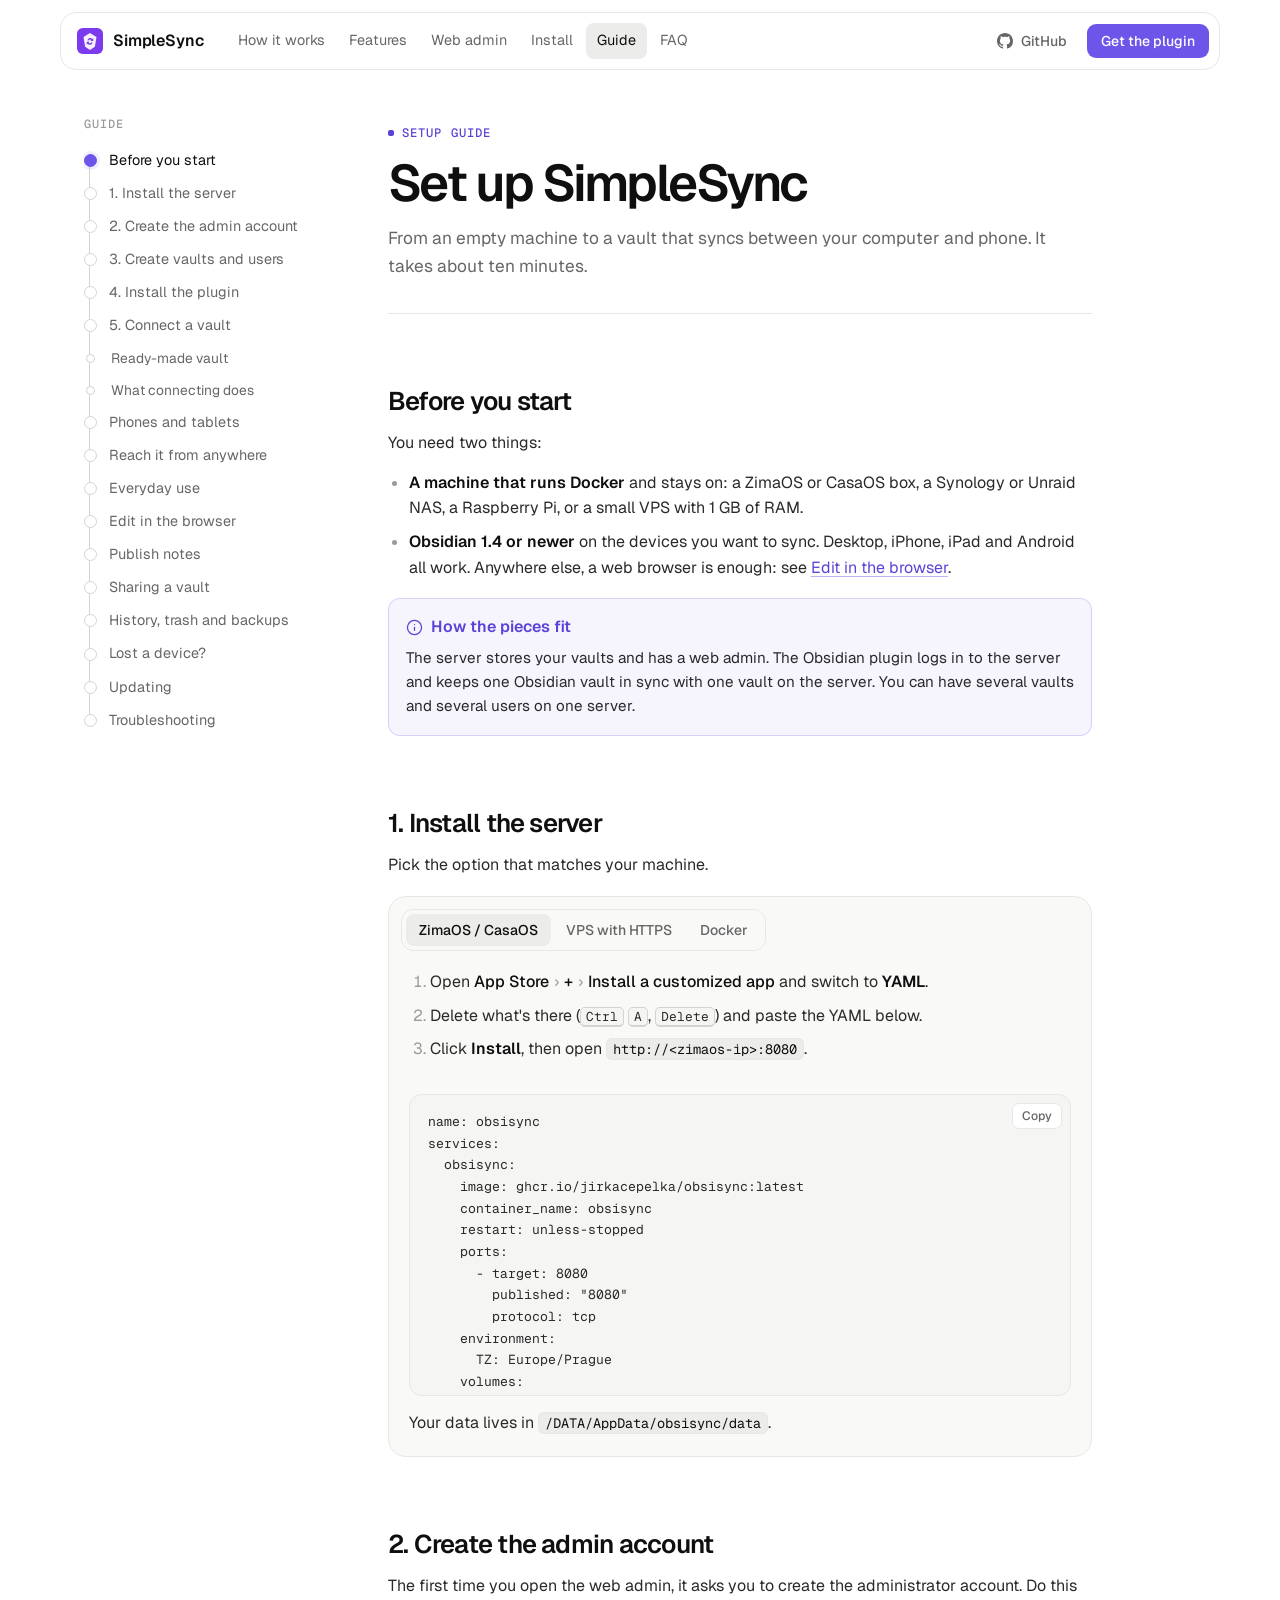
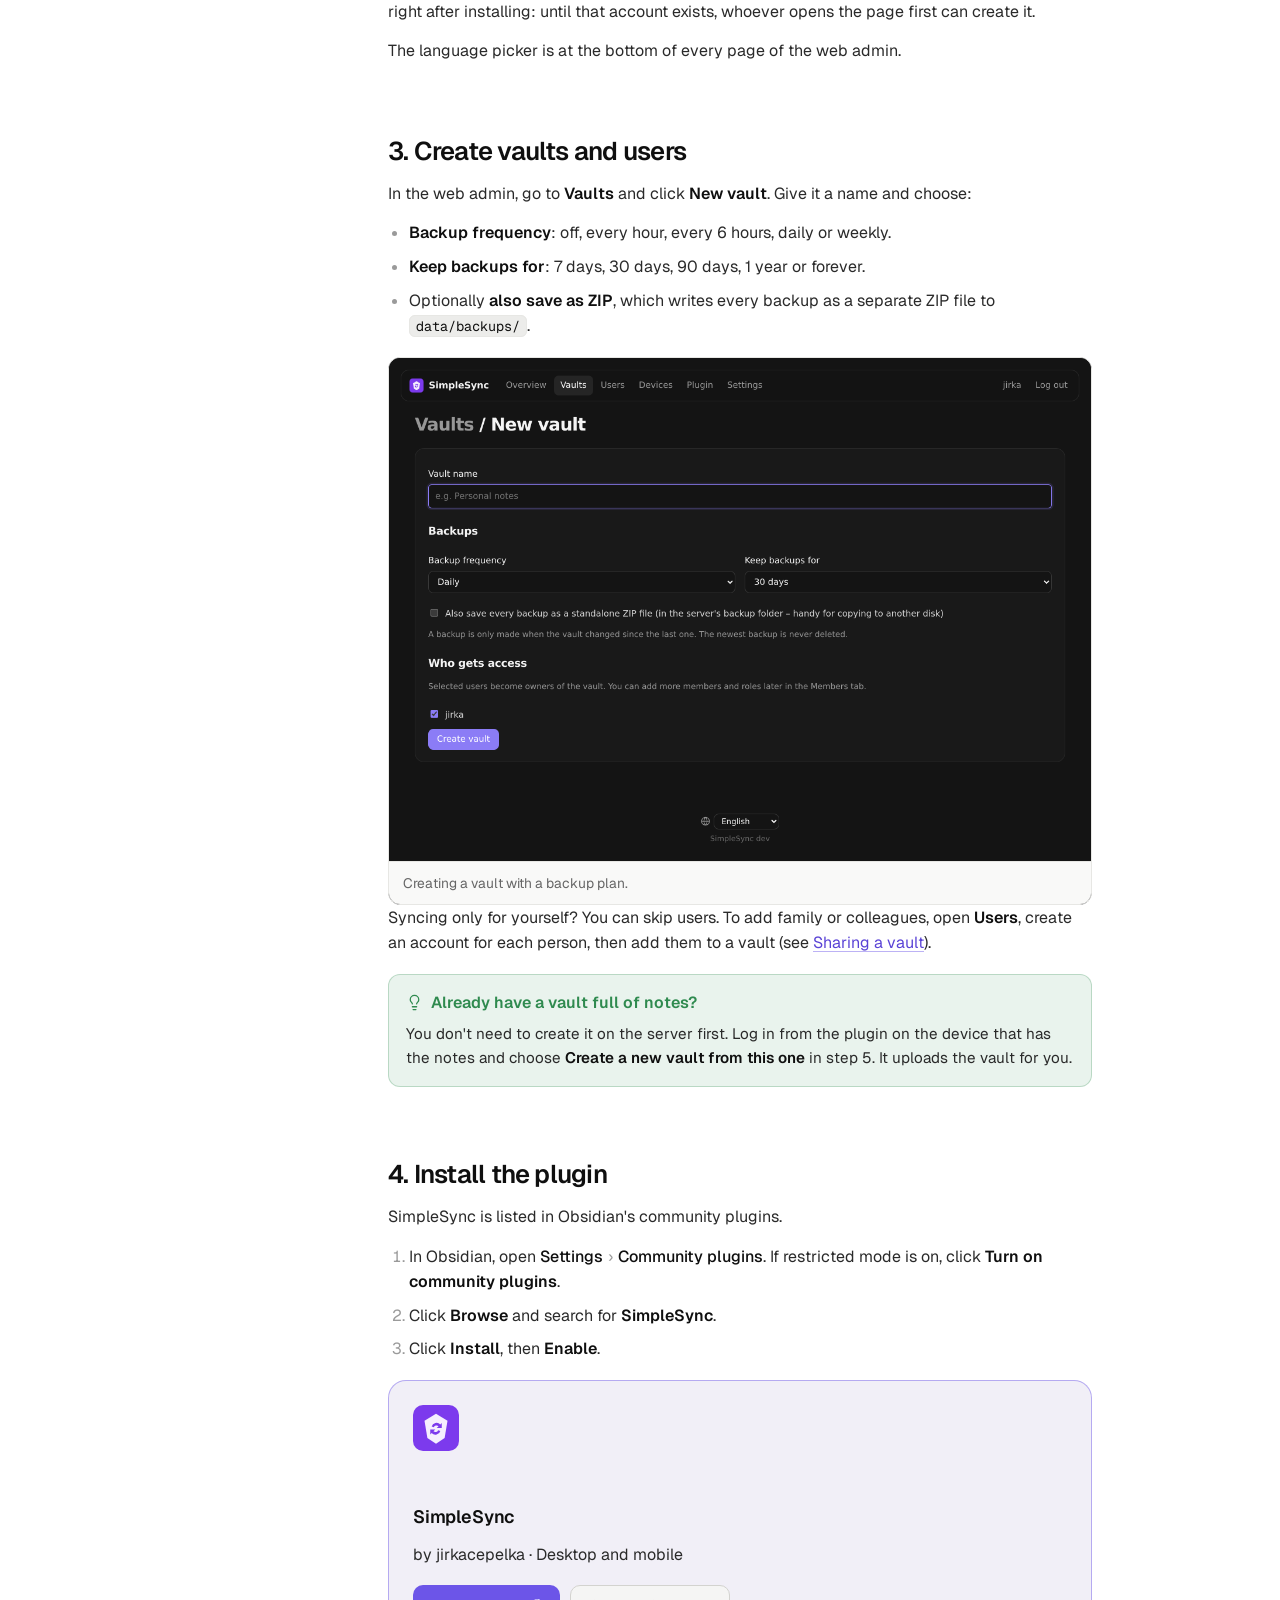
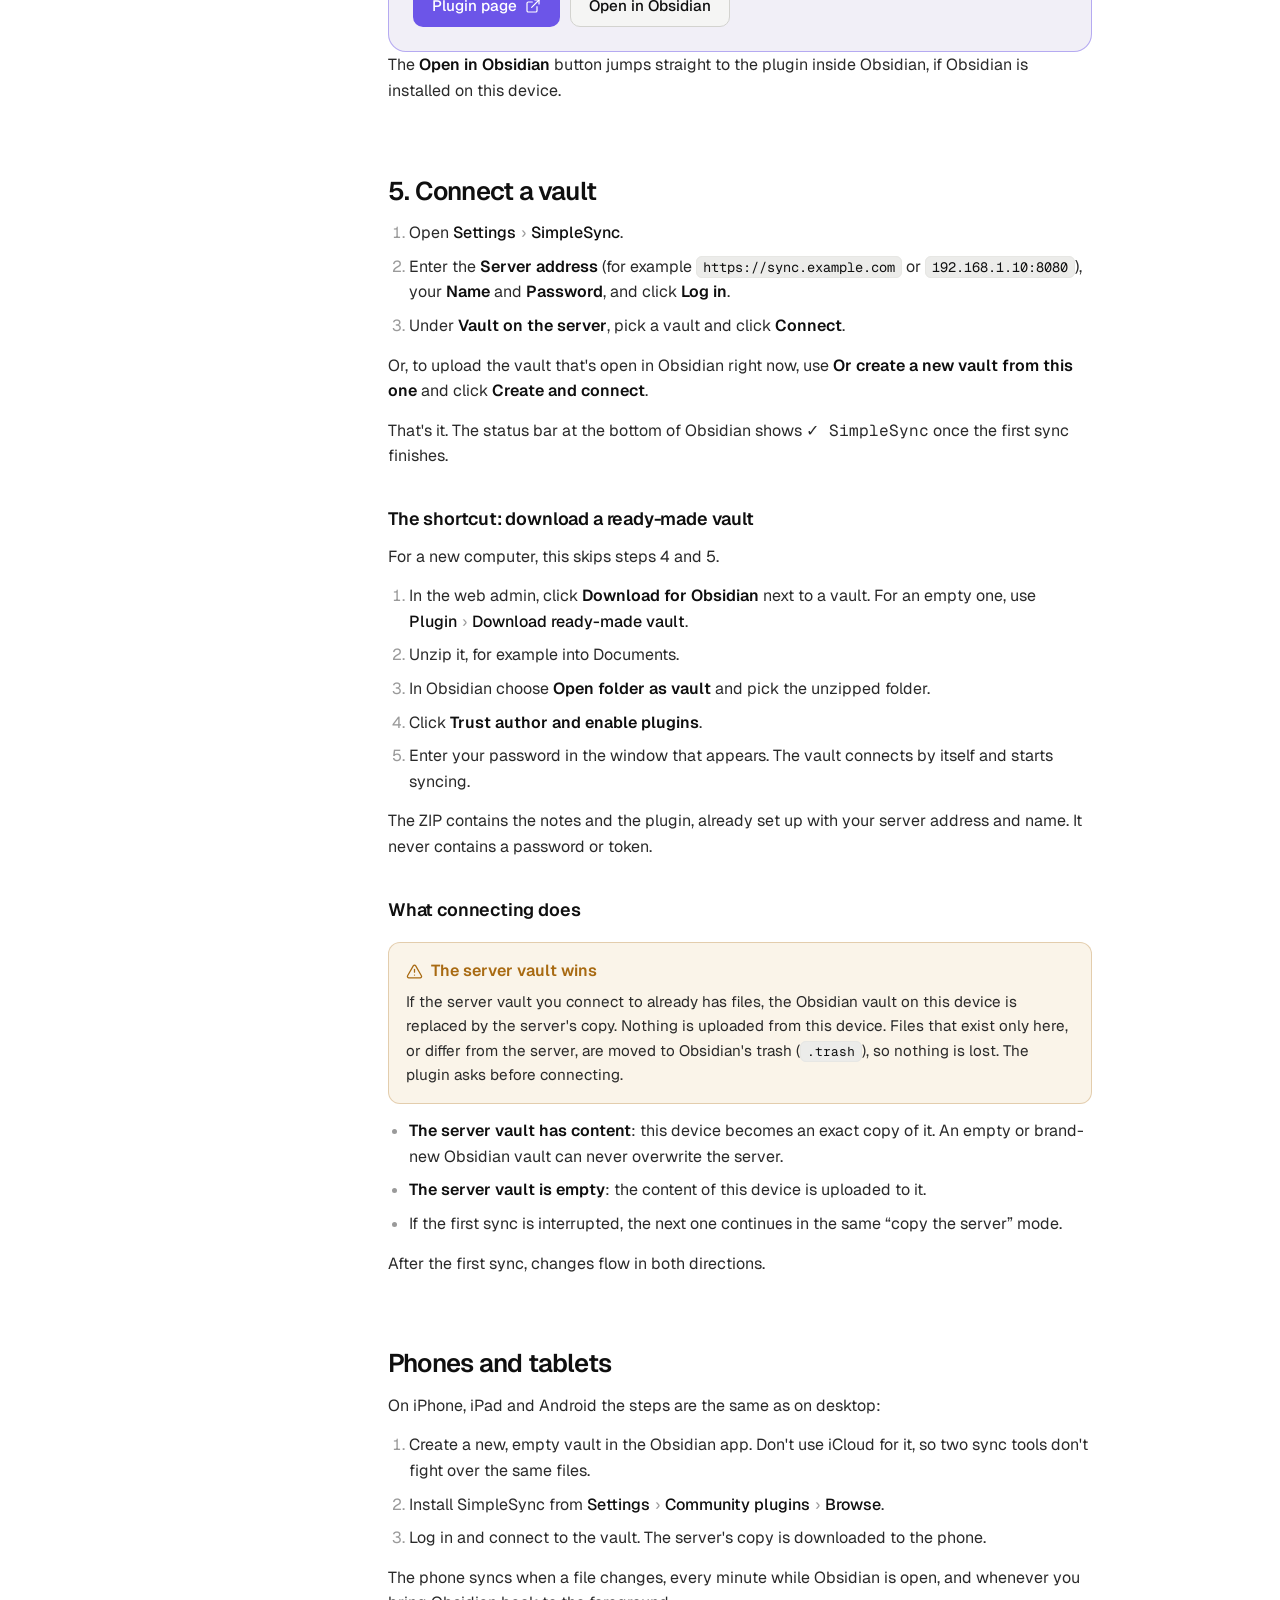
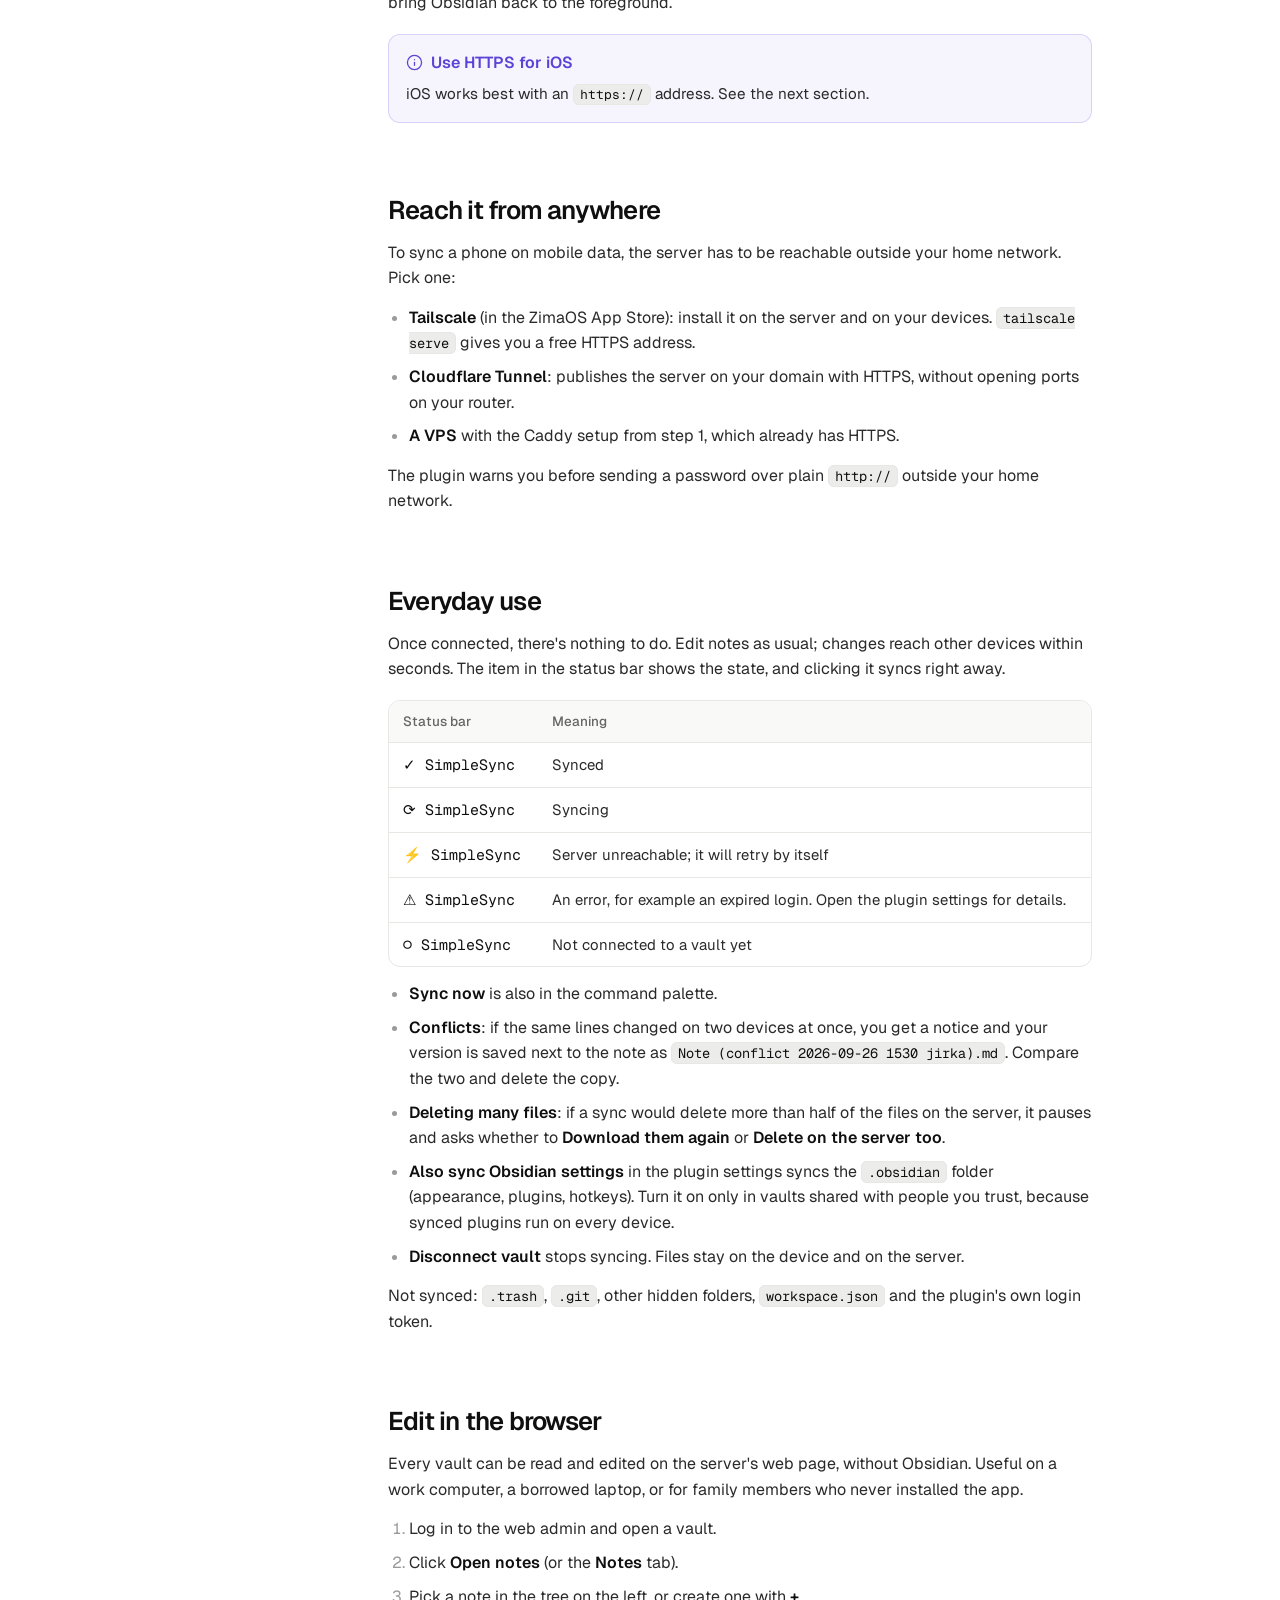
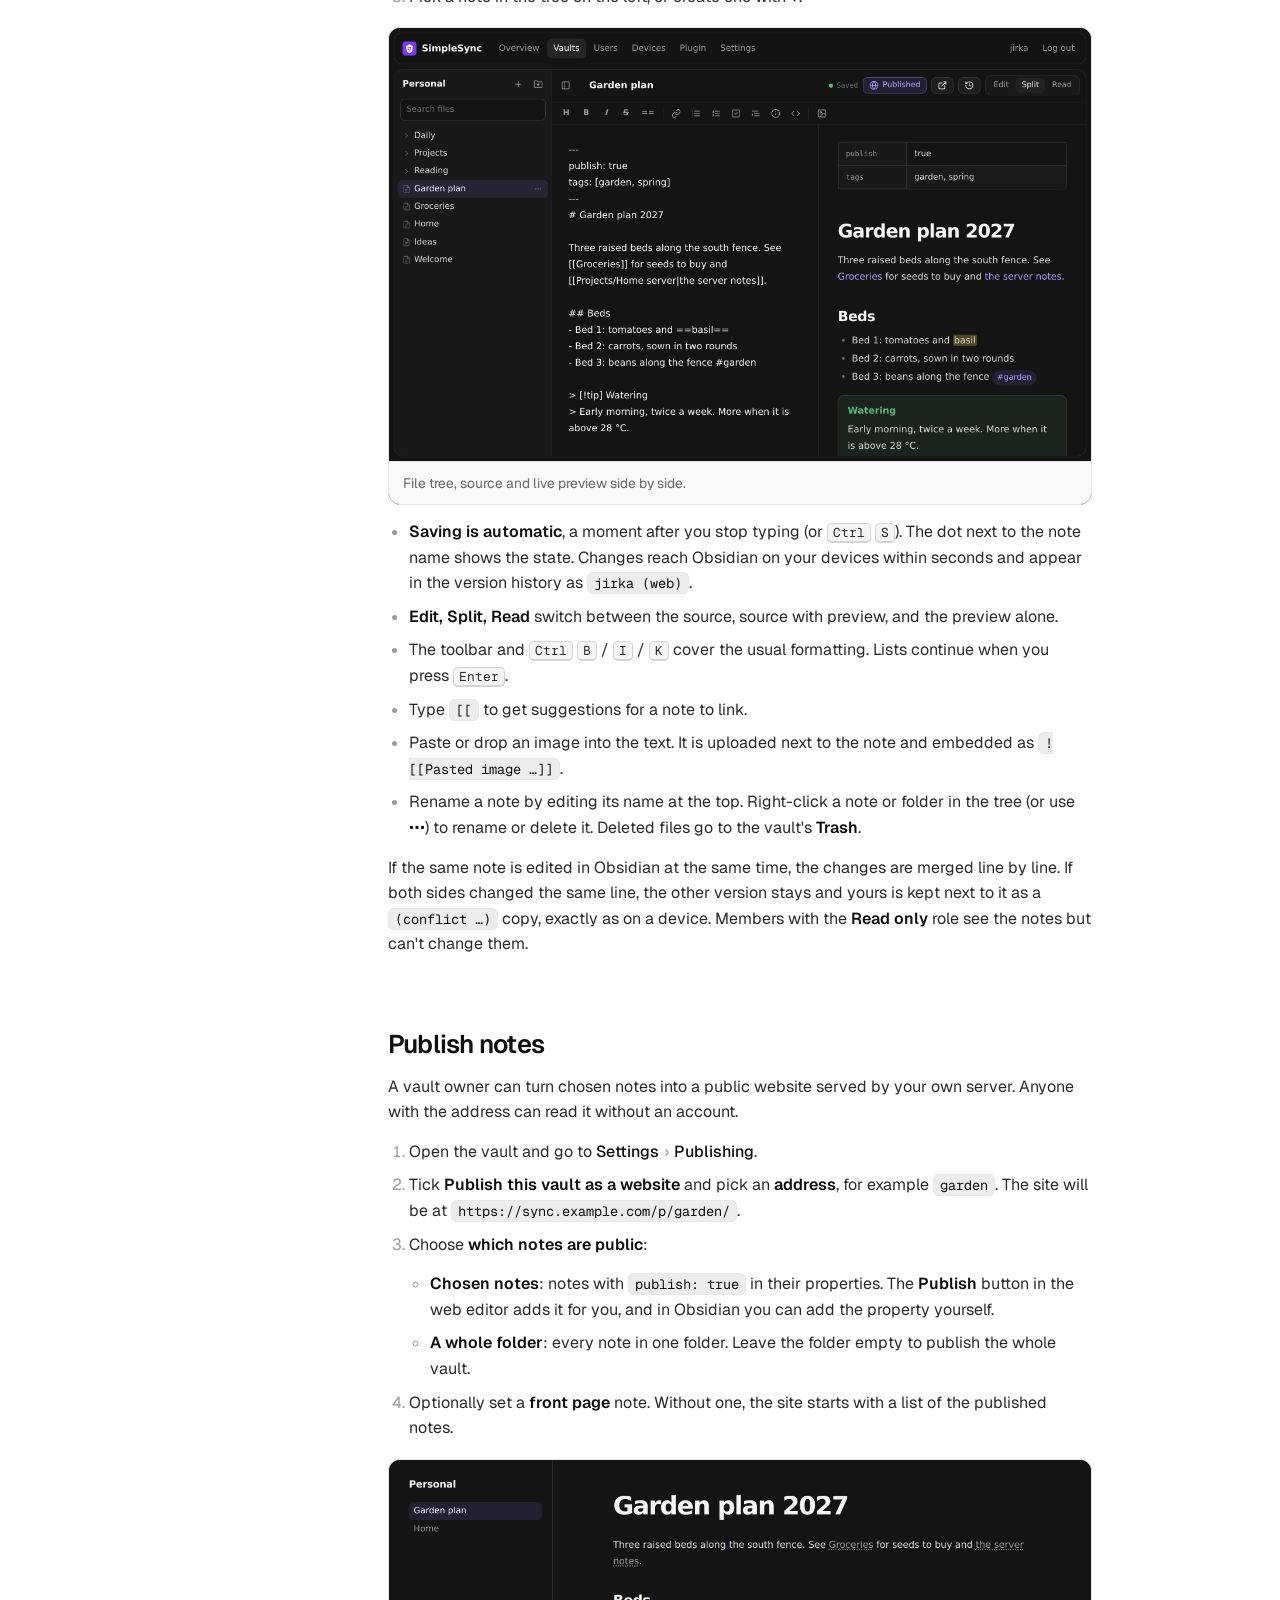
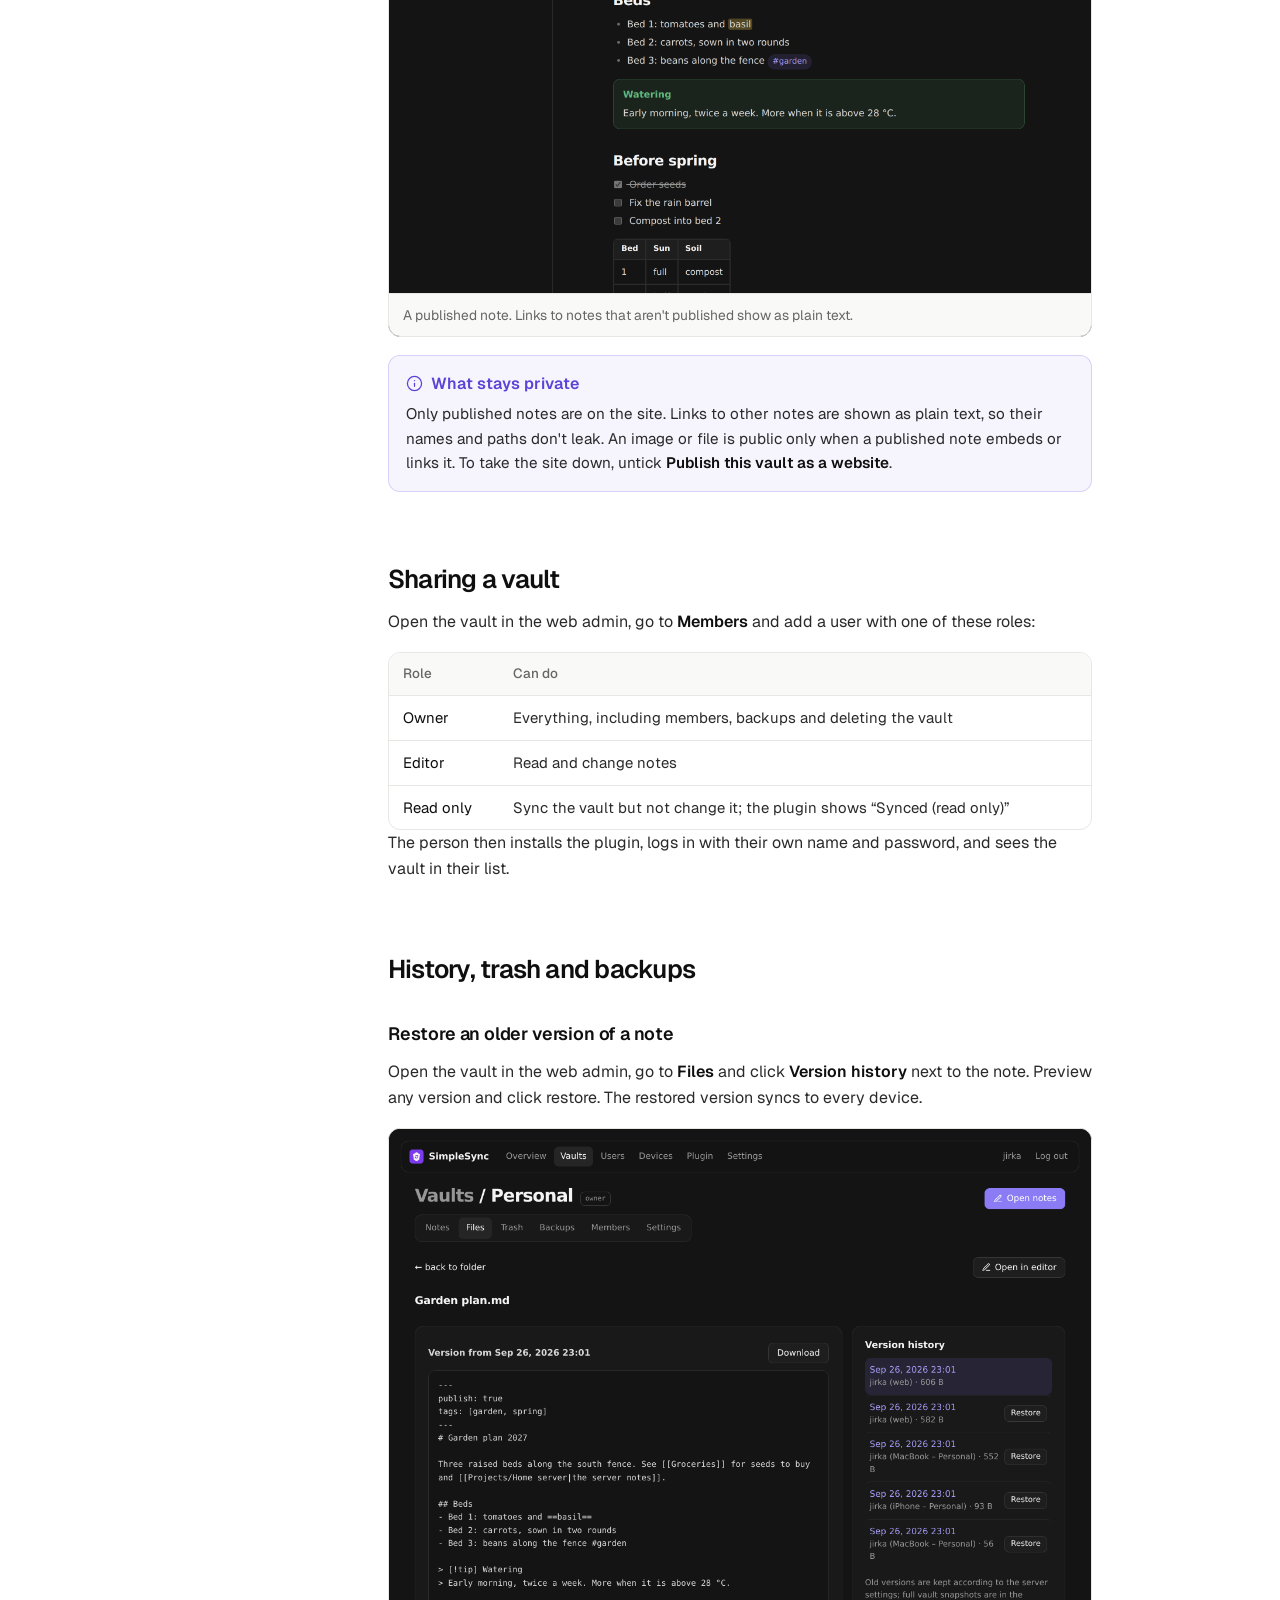
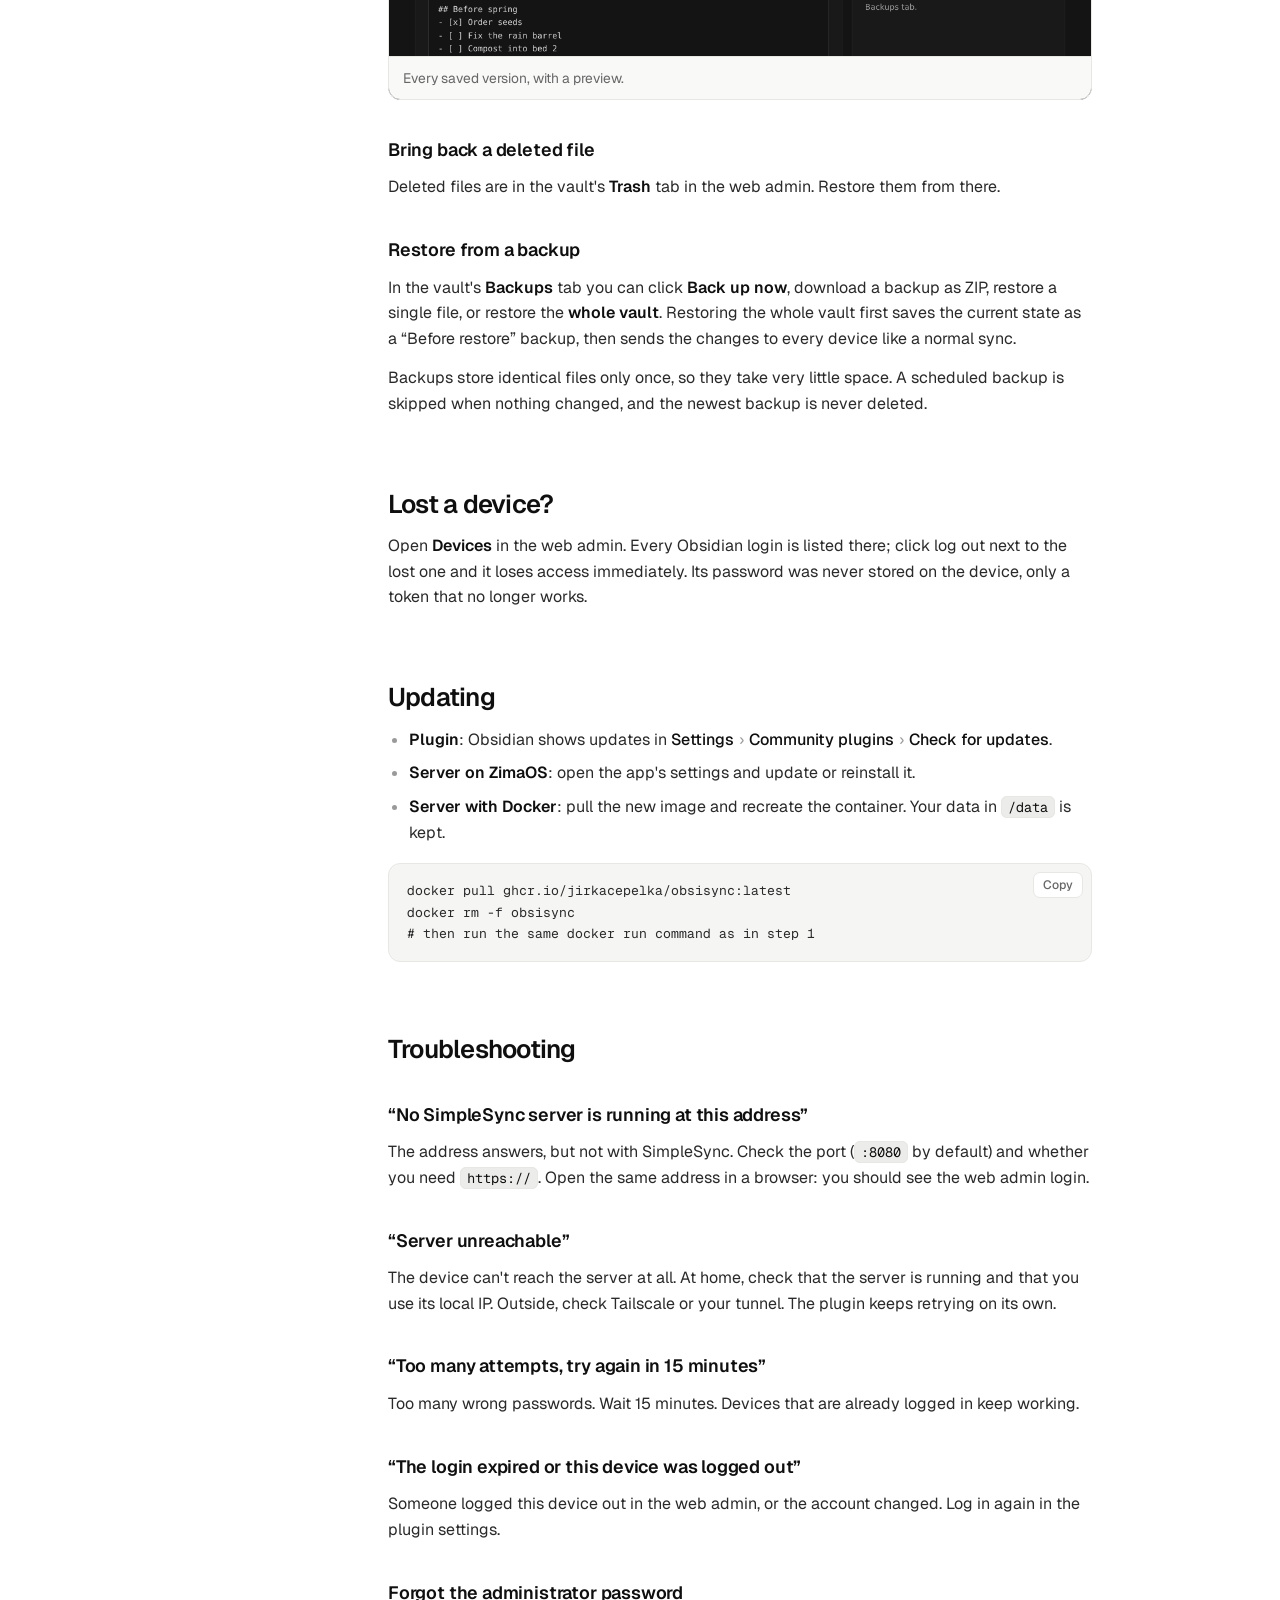
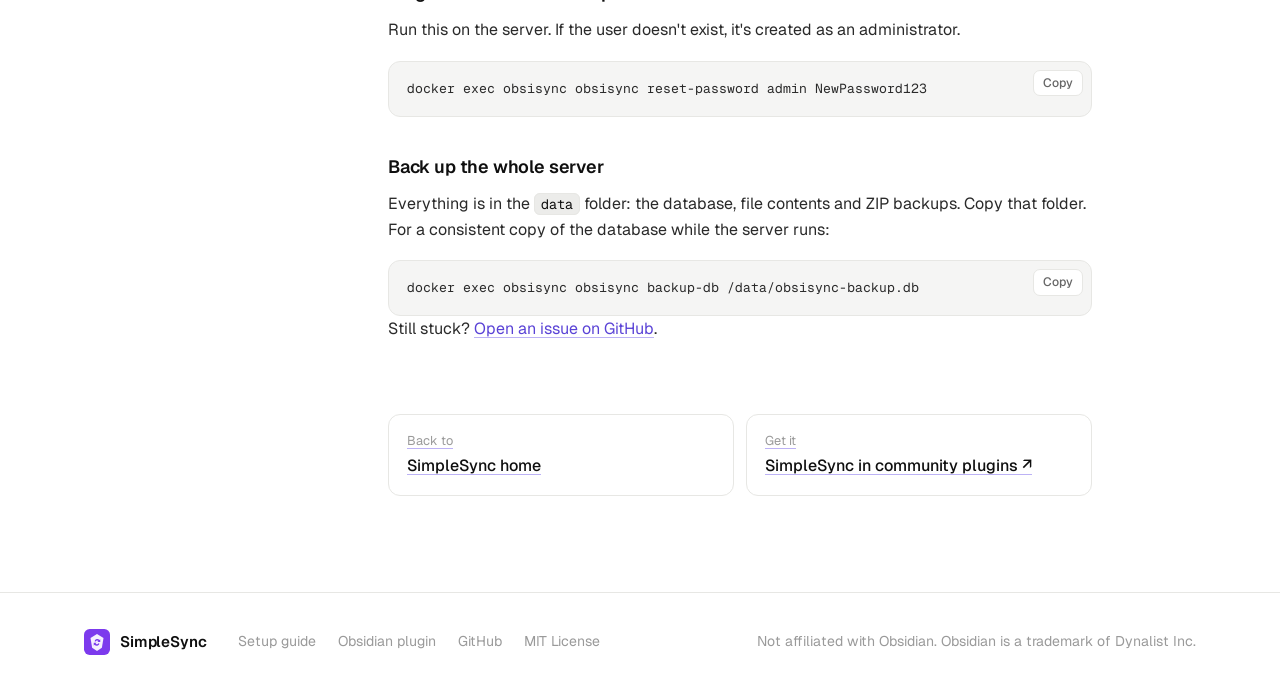
==== guide.html @ 1fa20090 "Merge pull request #5 from jirkacepelka/main Redesign hero section with sync network visualization" ====
<!doctype html>
<html lang="en">
<head>
<meta charset="utf-8">
<meta name="viewport" content="width=device-width, initial-scale=1">
<title>Setup guide – SimpleSync</title>
<meta name="description" content="How to install the SimpleSync server, connect Obsidian on desktop and phone, share vaults and restore from backups.">
<meta name="theme-color" content="#161616" media="(prefers-color-scheme: dark)">
<meta name="theme-color" content="#ffffff" media="(prefers-color-scheme: light)">
<link rel="icon" href="assets/icon.svg" type="image/svg+xml">
<link rel="preconnect" href="https://fonts.googleapis.com">
<link rel="preconnect" href="https://fonts.gstatic.com" crossorigin>
<link href="https://fonts.googleapis.com/css2?family=Geist:wght@400;500;600;700&family=Geist+Mono:wght@400;500&display=swap" rel="stylesheet">
<link rel="stylesheet" href="styles.css">
</head>
<body>
<svg width="0" height="0" style="position:absolute" aria-hidden="true">
  <symbol id="i-zap" viewBox="0 0 24 24"><path d="M13 2 3 14h9l-1 8 10-12h-9l1-8z"/></symbol>
  <symbol id="i-merge" viewBox="0 0 24 24"><circle cx="18" cy="18" r="3"/><circle cx="6" cy="6" r="3"/><path d="M6 21V9a9 9 0 0 0 9 9"/></symbol>
  <symbol id="i-history" viewBox="0 0 24 24"><path d="M3 12a9 9 0 1 0 9-9 9.75 9.75 0 0 0-6.74 2.74L3 8"/><path d="M3 3v5h5"/><path d="M12 7v5l4 2"/></symbol>
  <symbol id="i-archive" viewBox="0 0 24 24"><rect width="20" height="5" x="2" y="3" rx="1"/><path d="M4 8v11a2 2 0 0 0 2 2h12a2 2 0 0 0 2-2V8"/><path d="M10 12h4"/></symbol>
  <symbol id="i-users" viewBox="0 0 24 24"><path d="M16 21v-2a4 4 0 0 0-4-4H6a4 4 0 0 0-4 4v2"/><circle cx="9" cy="7" r="4"/><path d="M22 21v-2a4 4 0 0 0-3-3.87"/><path d="M16 3.13a4 4 0 0 1 0 7.75"/></symbol>
  <symbol id="i-shield" viewBox="0 0 24 24"><path d="M12 22s8-4 8-10V5l-8-3-8 3v7c0 6 8 10 8 10"/><path d="m9 12 2 2 4-4"/></symbol>
  <symbol id="i-package" viewBox="0 0 24 24"><path d="m7.5 4.27 9 5.15"/><path d="M21 8a2 2 0 0 0-1-1.73l-7-4a2 2 0 0 0-2 0l-7 4A2 2 0 0 0 3 8v8a2 2 0 0 0 1 1.73l7 4a2 2 0 0 0 2 0l7-4A2 2 0 0 0 21 16Z"/><path d="m3.3 7 8.7 5 8.7-5"/><path d="M12 22V12"/></symbol>
  <symbol id="i-globe" viewBox="0 0 24 24"><circle cx="12" cy="12" r="10"/><path d="M12 2a14.5 14.5 0 0 0 0 20 14.5 14.5 0 0 0 0-20"/><path d="M2 12h20"/></symbol>
  <symbol id="i-check" viewBox="0 0 24 24"><path d="M20 6 9 17l-5-5"/></symbol>
  <symbol id="i-laptop" viewBox="0 0 24 24"><rect x="3" y="4" width="18" height="12" rx="2"/><path d="M2 20h20"/></symbol>
  <symbol id="i-phone" viewBox="0 0 24 24"><rect width="14" height="20" x="5" y="2" rx="2"/><path d="M12 18h.01"/></symbol>
  <symbol id="i-lock" viewBox="0 0 24 24"><rect width="18" height="11" x="3" y="11" rx="2"/><path d="M7 11V7a5 5 0 0 1 10 0v4"/></symbol>
  <symbol id="i-ban" viewBox="0 0 24 24"><circle cx="12" cy="12" r="10"/><path d="m4.9 4.9 14.2 14.2"/></symbol>
  <symbol id="i-key" viewBox="0 0 24 24"><circle cx="7.5" cy="15.5" r="5.5"/><path d="m21 2-9.6 9.6"/><path d="m15.5 7.5 3 3L22 7l-3-3"/></symbol>
  <symbol id="i-external" viewBox="0 0 24 24"><path d="M15 3h6v6"/><path d="M10 14 21 3"/><path d="M18 13v6a2 2 0 0 1-2 2H5a2 2 0 0 1-2-2V8a2 2 0 0 1 2-2h6"/></symbol>
  <symbol id="i-info" viewBox="0 0 24 24"><circle cx="12" cy="12" r="10"/><path d="M12 16v-4"/><path d="M12 8h.01"/></symbol>
  <symbol id="i-alert" viewBox="0 0 24 24"><path d="m21.73 18-8-14a2 2 0 0 0-3.48 0l-8 14A2 2 0 0 0 4 21h16a2 2 0 0 0 1.73-3"/><path d="M12 9v4"/><path d="M12 17h.01"/></symbol>
  <symbol id="i-bulb" viewBox="0 0 24 24"><path d="M15 14c.2-1 .7-1.7 1.5-2.5 1-.9 1.5-2.2 1.5-3.5A6 6 0 0 0 6 8c0 1 .2 2.2 1.5 3.5.7.7 1.3 1.5 1.5 2.5"/><path d="M9 18h6"/><path d="M10 22h4"/></symbol>
  <symbol id="i-folder" viewBox="0 0 24 24"><path d="M20 20a2 2 0 0 0 2-2V8a2 2 0 0 0-2-2h-7.9a2 2 0 0 1-1.69-.9L9.6 3.9A2 2 0 0 0 7.93 3H4a2 2 0 0 0-2 2v13a2 2 0 0 0 2 2Z"/></symbol>
  <symbol id="i-search" viewBox="0 0 24 24"><circle cx="11" cy="11" r="8"/><path d="m21 21-4.3-4.3"/></symbol>
  <symbol id="i-calendar" viewBox="0 0 24 24"><rect width="18" height="18" x="3" y="4" rx="2"/><path d="M16 2v4M8 2v4M3 10h18"/></symbol>
  <symbol id="i-graph" viewBox="0 0 24 24"><circle cx="12" cy="5" r="2.5"/><circle cx="5" cy="19" r="2.5"/><circle cx="19" cy="19" r="2.5"/><path d="M11 7.2 6.2 16.8M13 7.2l4.8 9.6M7.5 19h9"/></symbol>
  <symbol id="i-download" viewBox="0 0 24 24"><path d="M21 15v4a2 2 0 0 1-2 2H5a2 2 0 0 1-2-2v-4"/><path d="m7 10 5 5 5-5"/><path d="M12 15V3"/></symbol>
  <symbol id="i-server" viewBox="0 0 24 24"><rect width="20" height="8" x="2" y="2" rx="2"/><rect width="20" height="8" x="2" y="14" rx="2"/><path d="M6 6h.01M6 18h.01"/></symbol>
  <symbol id="i-arrow" viewBox="0 0 24 24"><path d="M5 12h14"/><path d="m12 5 7 7-7 7"/></symbol>
  <symbol id="i-book" viewBox="0 0 24 24"><path d="M2 3h6a4 4 0 0 1 4 4v14a3 3 0 0 0-3-3H2z"/><path d="M22 3h-6a4 4 0 0 0-4 4v14a3 3 0 0 1 3-3h7z"/></symbol>
  <symbol id="i-github" viewBox="0 0 16 16"><path fill="currentColor" stroke="none" d="M8 0C3.58 0 0 3.58 0 8c0 3.54 2.29 6.53 5.47 7.59.4.07.55-.17.55-.38 0-.19-.01-.82-.01-1.49-2.01.37-2.53-.49-2.69-.94-.09-.23-.48-.94-.82-1.13-.28-.15-.68-.52-.01-.53.63-.01 1.08.58 1.23.82.72 1.21 1.87.87 2.33.66.07-.52.28-.87.51-1.07-1.78-.2-3.64-.89-3.64-3.95 0-.87.31-1.59.82-2.15-.08-.2-.36-1.02.08-2.12 0 0 .67-.21 2.2.82.64-.18 1.32-.27 2-.27.68 0 1.36.09 2 .27 1.53-1.04 2.2-.82 2.2-.82.44 1.1.16 1.92.08 2.12.51.56.82 1.27.82 2.15 0 3.07-1.87 3.75-3.65 3.95.29.25.54.73.54 1.48 0 1.07-.01 1.93-.01 2.2 0 .21.15.46.55.38A8.013 8.013 0 0016 8c0-4.42-3.58-8-8-8z"/></symbol>
  <symbol id="i-tablet" viewBox="0 0 24 24"><rect width="16" height="20" x="4" y="2" rx="2"/><path d="M12 18h.01"/></symbol>
  <symbol id="i-monitor" viewBox="0 0 24 24"><rect width="20" height="14" x="2" y="3" rx="2"/><path d="M8 21h8M12 17v4"/></symbol>
</svg>

<header class="nav">
  <div class="nav-inner">
    <a class="logo" href="./"><img src="assets/icon.svg" alt=""> SimpleSync</a>
    <nav class="nav-links" aria-label="Main">
      <a href="./#how">How it works</a>
      <a href="./#features">Features</a>
      <a href="./#admin">Web admin</a>
      <a href="./#install">Install</a>
      <a href="guide.html" aria-current="page">Guide</a>
      <a href="./#faq">FAQ</a>
    </nav>
    <div class="nav-end">
      <a class="btn btn-quiet small" href="https://github.com/jirkacepelka/SimpleSync"><svg class="icon"><use href="#i-github"/></svg>GitHub</a>
      <a class="btn btn-primary small" href="https://community.obsidian.md/plugins/simplesync">Get the plugin</a>
    </div>
  </div>
</header>

<main class="wrap docs">
  <aside class="toc" aria-label="On this page">
    <p class="toc-title">Guide</p>
    <ol>
      <li><a href="#before">Before you start</a></li>
      <li><a href="#server">1. Install the server</a></li>
      <li><a href="#admin-account">2. Create the admin account</a></li>
      <li><a href="#vaults">3. Create vaults and users</a></li>
      <li><a href="#plugin">4. Install the plugin</a></li>
      <li><a href="#connect">5. Connect a vault</a></li>
      <li class="sub"><a href="#ready-made">Ready-made vault</a></li>
      <li class="sub"><a href="#first-connect">What connecting does</a></li>
      <li><a href="#phone">Phones and tablets</a></li>
      <li><a href="#outside">Reach it from anywhere</a></li>
      <li><a href="#daily">Everyday use</a></li>
      <li><a href="#web-editor">Edit in the browser</a></li>
      <li><a href="#publishing">Publish notes</a></li>
      <li><a href="#sharing">Sharing a vault</a></li>
      <li><a href="#restore">History, trash and backups</a></li>
      <li><a href="#devices">Lost a device?</a></li>
      <li><a href="#update">Updating</a></li>
      <li><a href="#trouble">Troubleshooting</a></li>
    </ol>
  </aside>

  <article class="doc-body">
    <header>
      <span class="eyebrow">Setup guide</span>
      <h1>Set up SimpleSync</h1>
      <p>From an empty machine to a vault that syncs between your computer and phone. It takes about ten minutes.</p>
    </header>

    <h2 id="before">Before you start</h2>
    <p>You need two things:</p>
    <ul>
      <li><b>A machine that runs Docker</b> and stays on: a ZimaOS or CasaOS box, a Synology or Unraid NAS, a Raspberry Pi, or a small VPS with 1 GB of RAM.</li>
      <li><b>Obsidian 1.4 or newer</b> on the devices you want to sync. Desktop, iPhone, iPad and Android all work. Anywhere else, a web browser is enough: see <a href="#web-editor">Edit in the browser</a>.</li>
    </ul>
    <div class="callout">
      <div class="callout-title"><svg class="icon"><use href="#i-info"/></svg>How the pieces fit</div>
      <p>The server stores your vaults and has a web admin. The Obsidian plugin logs in to the server and keeps one Obsidian vault in sync with one vault on the server. You can have several vaults and several users on one server.</p>
    </div>

    <h2 id="server">1. Install the server</h2>
    <p>Pick the option that matches your machine.</p>
    <div class="panes">
      <div class="seg" role="tablist">
        <button class="tab on" role="tab" aria-selected="true" data-pane="zima">ZimaOS / CasaOS</button>
        <button class="tab" role="tab" aria-selected="false" data-pane="vps">VPS with HTTPS</button>
        <button class="tab" role="tab" aria-selected="false" data-pane="docker">Docker</button>
      </div>
      <div class="pane" id="pane-zima">
        <ol>
          <li>Open <span class="path">App Store<span class="sep">›</span>+<span class="sep">›</span>Install a customized app</span> and switch to <b>YAML</b>.</li>
          <li>Delete what's there (<kbd>Ctrl</kbd> <kbd>A</kbd>, <kbd>Delete</kbd>) and paste the YAML below.</li>
          <li>Click <b>Install</b>, then open <code>http://&lt;zimaos-ip&gt;:8080</code>.</li>
        </ol>
        <div class="code"><button class="copy" type="button">Copy</button><pre class="tall"><code>name: obsisync
services:
  obsisync:
    image: ghcr.io/jirkacepelka/obsisync:latest
    container_name: obsisync
    restart: unless-stopped
    ports:
      - target: 8080
        published: "8080"
        protocol: tcp
    environment:
      TZ: Europe/Prague
    volumes:
      - type: bind
        source: /DATA/AppData/obsisync/data
        target: /data
x-casaos:
  architectures:
    - amd64
    - arm64
  main: obsisync
  category: Utilities
  title:
    en_us: SimpleSync
  tagline:
    en_us: Simple self-hosted sync for Obsidian
  icon: https://raw.githubusercontent.com/jirkacepelka/SimpleSync/main/server/internal/web/static/icon.svg
  index: /
  port_map: "8080"
  scheme: http</code></pre></div>
        <p>Your data lives in <code>/DATA/AppData/obsisync/data</code>.</p>
      </div>
      <div class="pane" id="pane-vps" hidden>
        <ol>
          <li>At your domain registrar, add a DNS <b>A record</b> such as <code>sync.example.com</code> pointing to the VPS's IP address.</li>
          <li>On the VPS, run the commands below. Caddy obtains a Let's Encrypt certificate by itself.</li>
          <li>Open <code>https://sync.example.com</code>.</li>
        </ol>
        <div class="code"><button class="copy" type="button">Copy</button><pre><code>mkdir simplesync &amp;&amp; cd simplesync
curl -O https://raw.githubusercontent.com/jirkacepelka/SimpleSync/main/deploy/docker-compose.caddy.yml
DOMAIN=sync.example.com docker compose -f docker-compose.caddy.yml up -d</code></pre></div>
      </div>
      <div class="pane" id="pane-docker" hidden>
        <p>Any machine with Docker. Change <code>TZ</code> to your time zone; it's used for the times shown in the web admin.</p>
        <div class="code"><button class="copy" type="button">Copy</button><pre><code>docker run -d --name obsisync -p 8080:8080 -e TZ=Europe/Prague \
  -v $PWD/data:/data --restart unless-stopped \
  ghcr.io/jirkacepelka/obsisync:latest</code></pre></div>
        <p>Then open <code>http://&lt;machine-ip&gt;:8080</code>.</p>
      </div>
    </div>

    <h2 id="admin-account">2. Create the admin account</h2>
    <p>The first time you open the web admin, it asks you to create the administrator account. Do this right after installing: until that account exists, whoever opens the page first can create it.</p>
    <p>The language picker is at the bottom of every page of the web admin.</p>

    <h2 id="vaults">3. Create vaults and users</h2>
    <p>In the web admin, go to <b>Vaults</b> and click <b>New vault</b>. Give it a name and choose:</p>
    <ul>
      <li><b>Backup frequency</b>: off, every hour, every 6 hours, daily or weekly.</li>
      <li><b>Keep backups for</b>: 7 days, 30 days, 90 days, 1 year or forever.</li>
      <li>Optionally <b>also save as ZIP</b>, which writes every backup as a separate ZIP file to <code>data/backups/</code>.</li>
    </ul>
    <figure class="figure"><img src="assets/admin-newvault.png" alt="The New vault form in the web admin" width="2400" height="1720" loading="lazy"><figcaption>Creating a vault with a backup plan.</figcaption></figure>
    <p>Syncing only for yourself? You can skip users. To add family or colleagues, open <b>Users</b>, create an account for each person, then add them to a vault (see <a href="#sharing">Sharing a vault</a>).</p>
    <div class="callout tip">
      <div class="callout-title"><svg class="icon"><use href="#i-bulb"/></svg>Already have a vault full of notes?</div>
      <p>You don't need to create it on the server first. Log in from the plugin on the device that has the notes and choose <b>Create a new vault from this one</b> in step 5. It uploads the vault for you.</p>
    </div>

    <h2 id="plugin">4. Install the plugin</h2>
    <p>SimpleSync is listed in Obsidian's community plugins.</p>
    <ol>
      <li>In Obsidian, open <span class="path">Settings<span class="sep">›</span>Community plugins</span>. If restricted mode is on, click <b>Turn on community plugins</b>.</li>
      <li>Click <b>Browse</b> and search for <b>SimpleSync</b>.</li>
      <li>Click <b>Install</b>, then <b>Enable</b>.</li>
    </ol>
    <div class="plugin-card">
      <img src="assets/icon.svg" alt="">
      <div class="txt">
        <h3>SimpleSync</h3>
        <p>by jirkacepelka · Desktop and mobile</p>
      </div>
      <div class="cta">
        <a class="btn btn-primary" href="https://community.obsidian.md/plugins/simplesync">Plugin page <svg class="icon"><use href="#i-external"/></svg></a>
        <a class="btn btn-secondary" href="obsidian://show-plugin?id=simplesync">Open in Obsidian</a>
      </div>
    </div>
    <p>The <b>Open in Obsidian</b> button jumps straight to the plugin inside Obsidian, if Obsidian is installed on this device.</p>

    <h2 id="connect">5. Connect a vault</h2>
    <ol>
      <li>Open <span class="path">Settings<span class="sep">›</span>SimpleSync</span>.</li>
      <li>Enter the <b>Server address</b> (for example <code>https://sync.example.com</code> or <code>192.168.1.10:8080</code>), your <b>Name</b> and <b>Password</b>, and click <b>Log in</b>.</li>
      <li>Under <b>Vault on the server</b>, pick a vault and click <b>Connect</b>.</li>
    </ol>
    <p>Or, to upload the vault that's open in Obsidian right now, use <b>Or create a new vault from this one</b> and click <b>Create and connect</b>.</p>
    <p>That's it. The status bar at the bottom of Obsidian shows <span class="sym">✓ SimpleSync</span> once the first sync finishes.</p>

    <h3 id="ready-made">The shortcut: download a ready-made vault</h3>
    <p>For a new computer, this skips steps 4 and 5.</p>
    <ol>
      <li>In the web admin, click <b>Download for Obsidian</b> next to a vault. For an empty one, use <span class="path">Plugin<span class="sep">›</span>Download ready-made vault</span>.</li>
      <li>Unzip it, for example into Documents.</li>
      <li>In Obsidian choose <b>Open folder as vault</b> and pick the unzipped folder.</li>
      <li>Click <b>Trust author and enable plugins</b>.</li>
      <li>Enter your password in the window that appears. The vault connects by itself and starts syncing.</li>
    </ol>
    <p>The ZIP contains the notes and the plugin, already set up with your server address and name. It never contains a password or token.</p>

    <h3 id="first-connect">What connecting does</h3>
    <div class="callout warning">
      <div class="callout-title"><svg class="icon"><use href="#i-alert"/></svg>The server vault wins</div>
      <p>If the server vault you connect to already has files, the Obsidian vault on this device is replaced by the server's copy. Nothing is uploaded from this device. Files that exist only here, or differ from the server, are moved to Obsidian's trash (<code>.trash</code>), so nothing is lost. The plugin asks before connecting.</p>
    </div>
    <ul>
      <li><b>The server vault has content</b>: this device becomes an exact copy of it. An empty or brand-new Obsidian vault can never overwrite the server.</li>
      <li><b>The server vault is empty</b>: the content of this device is uploaded to it.</li>
      <li>If the first sync is interrupted, the next one continues in the same “copy the server” mode.</li>
    </ul>
    <p>After the first sync, changes flow in both directions.</p>

    <h2 id="phone">Phones and tablets</h2>
    <p>On iPhone, iPad and Android the steps are the same as on desktop:</p>
    <ol>
      <li>Create a new, empty vault in the Obsidian app. Don't use iCloud for it, so two sync tools don't fight over the same files.</li>
      <li>Install SimpleSync from <span class="path">Settings<span class="sep">›</span>Community plugins<span class="sep">›</span>Browse</span>.</li>
      <li>Log in and connect to the vault. The server's copy is downloaded to the phone.</li>
    </ol>
    <p>The phone syncs when a file changes, every minute while Obsidian is open, and whenever you bring Obsidian back to the foreground.</p>
    <div class="callout">
      <div class="callout-title"><svg class="icon"><use href="#i-info"/></svg>Use HTTPS for iOS</div>
      <p>iOS works best with an <code>https://</code> address. See the next section.</p>
    </div>

    <h2 id="outside">Reach it from anywhere</h2>
    <p>To sync a phone on mobile data, the server has to be reachable outside your home network. Pick one:</p>
    <ul>
      <li><b>Tailscale</b> (in the ZimaOS App Store): install it on the server and on your devices. <code>tailscale serve</code> gives you a free HTTPS address.</li>
      <li><b>Cloudflare Tunnel</b>: publishes the server on your domain with HTTPS, without opening ports on your router.</li>
      <li><b>A VPS</b> with the Caddy setup from step 1, which already has HTTPS.</li>
    </ul>
    <p>The plugin warns you before sending a password over plain <code>http://</code> outside your home network.</p>

    <h2 id="daily">Everyday use</h2>
    <p>Once connected, there's nothing to do. Edit notes as usual; changes reach other devices within seconds. The item in the status bar shows the state, and clicking it syncs right away.</p>
    <div class="table-scroll">
      <table>
        <thead><tr><th>Status bar</th><th>Meaning</th></tr></thead>
        <tbody>
          <tr><td><span class="sym">✓ SimpleSync</span></td><td>Synced</td></tr>
          <tr><td><span class="sym">⟳ SimpleSync</span></td><td>Syncing</td></tr>
          <tr><td><span class="sym">⚡ SimpleSync</span></td><td>Server unreachable; it will retry by itself</td></tr>
          <tr><td><span class="sym">⚠ SimpleSync</span></td><td>An error, for example an expired login. Open the plugin settings for details.</td></tr>
          <tr><td><span class="sym">○ SimpleSync</span></td><td>Not connected to a vault yet</td></tr>
        </tbody>
      </table>
    </div>
    <ul>
      <li><b>Sync now</b> is also in the command palette.</li>
      <li><b>Conflicts</b>: if the same lines changed on two devices at once, you get a notice and your version is saved next to the note as <code>Note (conflict 2026-09-26 1530 jirka).md</code>. Compare the two and delete the copy.</li>
      <li><b>Deleting many files</b>: if a sync would delete more than half of the files on the server, it pauses and asks whether to <b>Download them again</b> or <b>Delete on the server too</b>.</li>
      <li><b>Also sync Obsidian settings</b> in the plugin settings syncs the <code>.obsidian</code> folder (appearance, plugins, hotkeys). Turn it on only in vaults shared with people you trust, because synced plugins run on every device.</li>
      <li><b>Disconnect vault</b> stops syncing. Files stay on the device and on the server.</li>
    </ul>
    <p>Not synced: <code>.trash</code>, <code>.git</code>, other hidden folders, <code>workspace.json</code> and the plugin's own login token.</p>

    <h2 id="web-editor">Edit in the browser</h2>
    <p>Every vault can be read and edited on the server's web page, without Obsidian. Useful on a work computer, a borrowed laptop, or for family members who never installed the app.</p>
    <ol>
      <li>Log in to the web admin and open a vault.</li>
      <li>Click <b>Open notes</b> (or the <b>Notes</b> tab).</li>
      <li>Pick a note in the tree on the left, or create one with <b>+</b>.</li>
    </ol>
    <figure class="figure"><img src="assets/editor.png" alt="The web editor with the file tree, the Markdown source and a live preview" width="2400" height="1480" loading="lazy"><figcaption>File tree, source and live preview side by side.</figcaption></figure>
    <ul>
      <li><b>Saving is automatic</b>, a moment after you stop typing (or <kbd>Ctrl</kbd> <kbd>S</kbd>). The dot next to the note name shows the state. Changes reach Obsidian on your devices within seconds and appear in the version history as <code>jirka (web)</code>.</li>
      <li><b>Edit, Split, Read</b> switch between the source, source with preview, and the preview alone.</li>
      <li>The toolbar and <kbd>Ctrl</kbd> <kbd>B</kbd> / <kbd>I</kbd> / <kbd>K</kbd> cover the usual formatting. Lists continue when you press <kbd>Enter</kbd>.</li>
      <li>Type <code>[[</code> to get suggestions for a note to link.</li>
      <li>Paste or drop an image into the text. It is uploaded next to the note and embedded as <code>![[Pasted image …]]</code>.</li>
      <li>Rename a note by editing its name at the top. Right-click a note or folder in the tree (or use <b>⋯</b>) to rename or delete it. Deleted files go to the vault's <b>Trash</b>.</li>
    </ul>
    <p>If the same note is edited in Obsidian at the same time, the changes are merged line by line. If both sides changed the same line, the other version stays and yours is kept next to it as a <code>(conflict …)</code> copy, exactly as on a device. Members with the <b>Read only</b> role see the notes but can't change them.</p>

    <h2 id="publishing">Publish notes</h2>
    <p>A vault owner can turn chosen notes into a public website served by your own server. Anyone with the address can read it without an account.</p>
    <ol>
      <li>Open the vault and go to <span class="path">Settings<span class="sep">›</span>Publishing</span>.</li>
      <li>Tick <b>Publish this vault as a website</b> and pick an <b>address</b>, for example <code>garden</code>. The site will be at <code>https://sync.example.com/p/garden/</code>.</li>
      <li>Choose <b>which notes are public</b>:
        <ul>
          <li><b>Chosen notes</b>: notes with <code>publish: true</code> in their properties. The <b>Publish</b> button in the web editor adds it for you, and in Obsidian you can add the property yourself.</li>
          <li><b>A whole folder</b>: every note in one folder. Leave the folder empty to publish the whole vault.</li>
        </ul>
      </li>
      <li>Optionally set a <b>front page</b> note. Without one, the site starts with a list of the published notes.</li>
    </ol>
    <figure class="figure"><img src="assets/published.png" alt="A published note with the site's navigation" width="2400" height="1480" loading="lazy"><figcaption>A published note. Links to notes that aren't published show as plain text.</figcaption></figure>
    <div class="callout">
      <div class="callout-title"><svg class="icon"><use href="#i-info"/></svg>What stays private</div>
      <p>Only published notes are on the site. Links to other notes are shown as plain text, so their names and paths don't leak. An image or file is public only when a published note embeds or links it. To take the site down, untick <b>Publish this vault as a website</b>.</p>
    </div>

    <h2 id="sharing">Sharing a vault</h2>
    <p>Open the vault in the web admin, go to <b>Members</b> and add a user with one of these roles:</p>
    <div class="table-scroll">
      <table>
        <thead><tr><th>Role</th><th>Can do</th></tr></thead>
        <tbody>
          <tr><td>Owner</td><td>Everything, including members, backups and deleting the vault</td></tr>
          <tr><td>Editor</td><td>Read and change notes</td></tr>
          <tr><td>Read only</td><td>Sync the vault but not change it; the plugin shows “Synced (read only)”</td></tr>
        </tbody>
      </table>
    </div>
    <p>The person then installs the plugin, logs in with their own name and password, and sees the vault in their list.</p>

    <h2 id="restore">History, trash and backups</h2>
    <h3>Restore an older version of a note</h3>
    <p>Open the vault in the web admin, go to <b>Files</b> and click <b>Version history</b> next to the note. Preview any version and click restore. The restored version syncs to every device.</p>
    <figure class="figure"><img src="assets/admin-history.png" alt="Version history of a note in the web admin" width="2400" height="1800" loading="lazy"><figcaption>Every saved version, with a preview.</figcaption></figure>
    <h3>Bring back a deleted file</h3>
    <p>Deleted files are in the vault's <b>Trash</b> tab in the web admin. Restore them from there.</p>
    <h3>Restore from a backup</h3>
    <p>In the vault's <b>Backups</b> tab you can click <b>Back up now</b>, download a backup as ZIP, restore a single file, or restore the <b>whole vault</b>. Restoring the whole vault first saves the current state as a “Before restore” backup, then sends the changes to every device like a normal sync.</p>
    <p>Backups store identical files only once, so they take very little space. A scheduled backup is skipped when nothing changed, and the newest backup is never deleted.</p>

    <h2 id="devices">Lost a device?</h2>
    <p>Open <b>Devices</b> in the web admin. Every Obsidian login is listed there; click log out next to the lost one and it loses access immediately. Its password was never stored on the device, only a token that no longer works.</p>

    <h2 id="update">Updating</h2>
    <ul>
      <li><b>Plugin</b>: Obsidian shows updates in <span class="path">Settings<span class="sep">›</span>Community plugins<span class="sep">›</span>Check for updates</span>.</li>
      <li><b>Server on ZimaOS</b>: open the app's settings and update or reinstall it.</li>
      <li><b>Server with Docker</b>: pull the new image and recreate the container. Your data in <code>/data</code> is kept.</li>
    </ul>
    <div class="code"><button class="copy" type="button">Copy</button><pre><code>docker pull ghcr.io/jirkacepelka/obsisync:latest
docker rm -f obsisync
# then run the same docker run command as in step 1</code></pre></div>

    <h2 id="trouble">Troubleshooting</h2>
    <h3>“No SimpleSync server is running at this address”</h3>
    <p>The address answers, but not with SimpleSync. Check the port (<code>:8080</code> by default) and whether you need <code>https://</code>. Open the same address in a browser: you should see the web admin login.</p>
    <h3>“Server unreachable”</h3>
    <p>The device can't reach the server at all. At home, check that the server is running and that you use its local IP. Outside, check Tailscale or your tunnel. The plugin keeps retrying on its own.</p>
    <h3>“Too many attempts, try again in 15 minutes”</h3>
    <p>Too many wrong passwords. Wait 15 minutes. Devices that are already logged in keep working.</p>
    <h3>“The login expired or this device was logged out”</h3>
    <p>Someone logged this device out in the web admin, or the account changed. Log in again in the plugin settings.</p>
    <h3>Forgot the administrator password</h3>
    <p>Run this on the server. If the user doesn't exist, it's created as an administrator.</p>
    <div class="code"><button class="copy" type="button">Copy</button><pre><code>docker exec obsisync obsisync reset-password admin NewPassword123</code></pre></div>
    <h3>Back up the whole server</h3>
    <p>Everything is in the <code>data</code> folder: the database, file contents and ZIP backups. Copy that folder. For a consistent copy of the database while the server runs:</p>
    <div class="code"><button class="copy" type="button">Copy</button><pre><code>docker exec obsisync obsisync backup-db /data/obsisync-backup.db</code></pre></div>
    <p>Still stuck? <a href="https://github.com/jirkacepelka/SimpleSync/issues">Open an issue on GitHub</a>.</p>

    <nav class="next" aria-label="More">
      <a href="./"><small>Back to</small><span>SimpleSync home</span></a>
      <a href="https://community.obsidian.md/plugins/simplesync"><small>Get it</small><span>SimpleSync in community plugins ↗</span></a>
    </nav>
  </article>
</main>

<footer class="foot">
  <div class="wrap foot-inner">
    <a class="logo" href="./"><img src="assets/icon.svg" alt=""> SimpleSync</a>
    <nav class="foot-links" aria-label="Footer">
      <a href="guide.html">Setup guide</a>
      <a href="https://community.obsidian.md/plugins/simplesync">Obsidian plugin</a>
      <a href="https://github.com/jirkacepelka/SimpleSync">GitHub</a>
      <a href="https://github.com/jirkacepelka/SimpleSync/blob/main/LICENSE">MIT License</a>
    </nav>
    <span class="foot-note">Not affiliated with Obsidian. Obsidian is a trademark of Dynalist Inc.</span>
  </div>
</footer>

<script src="script.js"></script>
</body>
</html>
---- styles.css ----
/* SimpleSync website
   Obsidian-adjacent palette (flat greys, one violet accent) and soft rounded
   shapes. The visual motif is the sync network itself: devices, one server,
   revision numbers. No glows, no gradients. */

:root {
  color-scheme: dark;
  --bg: #141414;
  --bg-raised: #191919;
  --surface: #1e1e1e;
  --surface-2: #252525;
  --line: #2b2b2b;
  --line-strong: #383838;
  --text: #d8d8d8;
  --text-strong: #f4f4f4;
  --muted: #979797;
  --faint: #6a6a6a;
  --dot: rgba(255, 255, 255, .07);
  --accent: #8b7cf6;
  --accent-text: #aa9ffa;
  --accent-soft: rgba(139, 124, 246, .13);
  --accent-line: rgba(139, 124, 246, .45);
  --on-accent: #ffffff;
  --ok: #5fb77c;
  --ok-soft: rgba(95, 183, 124, .12);
  --warn: #e0a24a;
  --warn-soft: rgba(224, 162, 74, .10);
  --info-soft: rgba(139, 124, 246, .08);

  --r-sm: 8px;
  --r: 12px;
  --r-lg: 18px;
  --wrap: 1160px;
  --font: "Geist", ui-sans-serif, system-ui, -apple-system, "Segoe UI", sans-serif;
  --mono: "Geist Mono", ui-monospace, "SF Mono", Menlo, Consolas, monospace;
}

@media (prefers-color-scheme: light) {
  :root {
    color-scheme: light;
    --bg: #ffffff;
    --bg-raised: #f9f9f8;
    --surface: #f5f5f4;
    --surface-2: #ececea;
    --line: #e7e7e4;
    --line-strong: #d3d3cf;
    --text: #2a2a2a;
    --text-strong: #0f0f0f;
    --muted: #666666;
    --faint: #9a9a9a;
    --dot: rgba(0, 0, 0, .07);
    --accent: #6c55e8;
    --accent-text: #5a43d6;
    --accent-soft: rgba(108, 85, 232, .09);
    --accent-line: rgba(108, 85, 232, .45);
    --ok: #2f8a4f;
    --ok-soft: rgba(47, 138, 79, .10);
    --warn: #a86a12;
    --warn-soft: rgba(200, 130, 20, .09);
    --info-soft: rgba(108, 85, 232, .06);
  }
}

* { box-sizing: border-box; }
html { scroll-behavior: smooth; -webkit-text-size-adjust: 100%; scroll-padding-top: 96px; }
@media (prefers-reduced-motion: reduce) { html { scroll-behavior: auto; } }
body {
  margin: 0;
  background: var(--bg);
  color: var(--text);
  font: 16px/1.6 var(--font);
  -webkit-font-smoothing: antialiased;
  text-rendering: optimizeLegibility;
}
a { color: inherit; text-decoration: none; }
img { max-width: 100%; display: block; }
h1, h2, h3, h4 { color: var(--text-strong); text-wrap: balance; margin: 0; }
p { margin: 0; }
code, kbd, pre { font-family: var(--mono); }
:not(pre) > code {
  font-size: .85em;
  background: var(--surface-2);
  border: 1px solid var(--line);
  padding: 1px 6px;
  border-radius: 6px;
  color: var(--text-strong);
  overflow-wrap: anywhere;
}
kbd { font-size: .8em; border: 1px solid var(--line-strong); border-bottom-width: 2px; border-radius: 5px; padding: 0 5px; background: var(--surface); }
:focus-visible { outline: 2px solid var(--accent); outline-offset: 2px; border-radius: 6px; }
::selection { background: var(--accent-soft); }

.wrap { max-width: var(--wrap); margin: 0 auto; padding-inline: 24px; }
@media (max-width: 480px) { .wrap { padding-inline: 16px; } }

.icon { width: 18px; height: 18px; flex: none; fill: none; stroke: currentColor; stroke-width: 1.8; stroke-linecap: round; stroke-linejoin: round; }
.mono { font-family: var(--mono); }
.link-accent { color: var(--accent-text); text-decoration: underline; text-decoration-color: var(--accent-line); text-underline-offset: 3px; }
.link-accent:hover { text-decoration-color: currentColor; }

/* dotted canvas, fading out */
.dots {
  background-image: radial-gradient(var(--dot) 1.2px, transparent 1.3px);
  background-size: 22px 22px;
}

/* ---------- floating nav ---------- */
.nav { position: sticky; top: 12px; z-index: 50; margin: 12px 0 0; padding-inline: 16px; }
.nav-inner {
  max-width: var(--wrap); margin: 0 auto; height: 58px;
  display: flex; align-items: center; gap: 24px; padding: 0 10px 0 16px;
  border: 1px solid var(--line); border-radius: 16px;
  background: color-mix(in srgb, var(--bg) 80%, transparent);
  backdrop-filter: saturate(1.4) blur(14px);
  -webkit-backdrop-filter: saturate(1.4) blur(14px);
}
.logo { display: flex; align-items: center; gap: 10px; font-weight: 600; font-size: 1rem; color: var(--text-strong); letter-spacing: -.01em; }
.logo img { width: 26px; height: 26px; }
.nav-links { display: flex; gap: 2px; font-size: .9rem; color: var(--muted); }
.nav-links a { padding: 6px 11px; border-radius: 8px; }
.nav-links a:hover, .nav-links a[aria-current="page"] { color: var(--text-strong); background: var(--surface-2); }
.nav-end { margin-left: auto; display: flex; gap: 6px; align-items: center; }
@media (max-width: 900px) { .nav-links { display: none; } }
@media (max-width: 480px) { .nav-end .btn-quiet { display: none; } .nav-inner { gap: 12px; } }

/* ---------- buttons ---------- */
.btn {
  display: inline-flex; align-items: center; justify-content: center; gap: 8px;
  padding: 11px 18px; border-radius: 10px;
  font: 500 .95rem/1.2 var(--font);
  border: 1px solid transparent;
  transition: background-color .15s, border-color .15s, color .15s, transform .15s;
  cursor: pointer; white-space: nowrap;
}
.btn:active { transform: translateY(1px); }
.btn.small { padding: 8px 13px; font-size: .88rem; border-radius: 9px; }
.btn-primary { background: var(--accent); color: var(--on-accent); }
.btn-primary:hover { background: color-mix(in srgb, var(--accent) 86%, var(--text-strong)); }
.btn-secondary { background: var(--surface); border-color: var(--line-strong); color: var(--text-strong); }
.btn-secondary:hover { background: var(--surface-2); }
.btn-quiet { color: var(--muted); }
.btn-quiet:hover { color: var(--text-strong); background: var(--surface-2); }
.btn .icon { width: 16px; height: 16px; }
.cta { display: flex; gap: 10px; flex-wrap: wrap; }

/* ---------- hero ---------- */
.hero { position: relative; padding-block: 72px 0; }
.hero::before {
  content: ""; position: absolute; inset: -80px 0 0; z-index: -1;
  background-image: radial-gradient(var(--dot) 1.2px, transparent 1.3px);
  background-size: 22px 22px;
  -webkit-mask-image: radial-gradient(ellipse 70% 60% at 70% 40%, #000 30%, transparent 75%);
  mask-image: radial-gradient(ellipse 70% 60% at 70% 40%, #000 30%, transparent 75%);
}
.hero-grid { display: grid; grid-template-columns: minmax(0, 1.1fr) minmax(0, 1fr); gap: 40px; align-items: center; }
@media (max-width: 980px) { .hero-grid { grid-template-columns: 1fr; gap: 48px; } }
.kicker {
  display: inline-flex; align-items: center; gap: 8px;
  font-size: .84rem; color: var(--muted);
  background: var(--bg); border: 1px solid var(--line); border-radius: 99px; padding: 5px 12px 5px 8px;
}
.kicker:hover { border-color: var(--line-strong); color: var(--text); }
.kicker b { font-weight: 500; color: var(--text-strong); }
.kicker .dot { width: 8px; height: 8px; border-radius: 50%; background: var(--ok); box-shadow: 0 0 0 3px var(--ok-soft); }
.hero h1 {
  font-size: clamp(2.5rem, 4.9vw, 4rem);
  line-height: 1; letter-spacing: -.05em; font-weight: 600;
  margin: 24px 0 22px;
}
.hero h1 .soft { color: var(--faint); }
.hero h1 .accent { color: var(--accent-text); }
.hero .lead { font-size: clamp(1.05rem, 1.5vw, 1.18rem); color: var(--muted); max-width: 34rem; margin-bottom: 32px; }
.hero-points { list-style: none; padding: 0; margin: 28px 0 0; display: flex; flex-wrap: wrap; gap: 8px 20px; font-size: .88rem; color: var(--muted); }
.hero-points li { display: flex; gap: 7px; align-items: center; }
.hero-points .icon { width: 15px; height: 15px; color: var(--ok); }

/* ---------- sync network (hero visual) ---------- */
.net {
  position: relative; width: 100%; aspect-ratio: 6 / 5;
  container-type: inline-size;
}
.net svg.wires { position: absolute; inset: 0; width: 100%; height: 100%; overflow: visible; }
.wire { fill: none; stroke: var(--faint); stroke-opacity: .55; stroke-width: 1.5; stroke-dasharray: 3 5; }
.pulse { fill: none; stroke: var(--accent); stroke-width: 2.5; stroke-linecap: round; opacity: 0; }
.node {
  position: absolute; transform: translate(-50%, -50%);
  background: var(--bg-raised); border: 1px solid var(--line-strong); border-radius: var(--r);
  padding: 2.2cqw 2.6cqw; display: grid; gap: .7cqw;
  font-size: clamp(10px, 2.3cqw, 14px); line-height: 1.35;
  transition: border-color .3s, background-color .3s;
  white-space: nowrap;
}
.node-head { display: flex; align-items: center; gap: 1.4cqw; color: var(--text-strong); font-weight: 500; }
.node-head .icon { width: 1.25em; height: 1.25em; color: var(--muted); }
.node-status { font: .82em/1.3 var(--mono); color: var(--faint); display: flex; align-items: center; gap: .6em; }
.node-status::before { content: ""; width: .55em; height: .55em; border-radius: 50%; background: var(--ok); flex: none; }
.node.editing .node-status::before { background: var(--accent); }
.node.busy { border-color: var(--accent-line); }
.node.fresh { border-color: var(--accent-line); background: color-mix(in srgb, var(--accent) 7%, var(--bg-raised)); }
.node.server {
  padding: 2.8cqw 3.2cqw; gap: 1.2cqw; border-radius: var(--r-lg);
  background: var(--surface); min-width: 38cqw;
}
.node.server .node-head img { width: 1.6em; height: 1.6em; }
.server-host { font: .82em/1 var(--mono); color: var(--faint); }
.server-rev { display: flex; align-items: baseline; gap: .6em; padding-top: 1.2cqw; border-top: 1px solid var(--line); }
.server-rev .lbl { font: .8em/1 var(--mono); color: var(--faint); text-transform: uppercase; letter-spacing: .08em; }
.server-rev .num { font: 500 2.1em/1 var(--mono); color: var(--text-strong); font-variant-numeric: tabular-nums; letter-spacing: -.03em; }
.server-rev .num.bump { color: var(--accent-text); }
.server-meta { font-size: .82em; color: var(--muted); }
.net-caption { position: absolute; left: 50%; bottom: 0; transform: translateX(-50%); font: .78rem/1 var(--mono); color: var(--faint); white-space: nowrap; }
.net-caption b { color: var(--muted); font-weight: 500; }

/* ---------- runs-on strip ---------- */
.runs { margin-top: 72px; border-block: 1px solid var(--line); }
.runs-inner { display: flex; flex-wrap: wrap; align-items: center; gap: 10px 34px; padding-block: 20px; color: var(--muted); font-size: .92rem; }
.runs-inner span { color: var(--faint); font: .76rem/1 var(--mono); text-transform: uppercase; letter-spacing: .08em; margin-right: 6px; }
.runs-inner b { font-weight: 500; color: var(--text); }

/* ---------- sections ---------- */
.section { padding-block: 120px; }
.eyebrow { display: inline-flex; align-items: center; gap: 8px; font: 500 .76rem/1 var(--mono); text-transform: uppercase; letter-spacing: .09em; color: var(--accent-text); margin-bottom: 18px; }
.eyebrow::before { content: ""; width: 6px; height: 6px; border-radius: 2px; background: currentColor; }
.section-head { display: grid; grid-template-columns: minmax(0, 1.1fr) minmax(0, 1fr); gap: 16px 56px; align-items: end; margin-bottom: 56px; }
.section-head h2, .split h2, .final h2 { font-size: clamp(2rem, 4vw, 3rem); line-height: 1.04; letter-spacing: -.045em; font-weight: 600; }
.section-head p { color: var(--muted); font-size: 1.05rem; max-width: 30rem; }
@media (max-width: 800px) { .section-head { grid-template-columns: 1fr; } }
@media (max-width: 700px) { .section { padding-block: 80px; } .section-head { margin-bottom: 36px; } }

/* ---------- steps: a real sequence, drawn as a path ---------- */
.steps { display: grid; grid-template-columns: repeat(3, minmax(0, 1fr)); gap: 20px; position: relative; }
.steps::before {
  content: ""; position: absolute; left: 22px; right: 22px; top: 22px; height: 0;
  border-top: 1.5px dashed var(--line-strong);
}
.step { position: relative; display: flex; flex-direction: column; gap: 12px; }
.step-n {
  width: 44px; height: 44px; border-radius: 14px; display: grid; place-items: center;
  font: 500 .95rem/1 var(--mono); color: var(--text-strong);
  background: var(--bg); border: 1px solid var(--line-strong);
  margin-bottom: 14px;
}
.step:last-child .step-n { background: var(--accent); border-color: var(--accent); color: var(--on-accent); }
.step h3 { font-size: 1.2rem; font-weight: 600; letter-spacing: -.02em; }
.step p { color: var(--muted); font-size: .96rem; max-width: 22rem; }
.step .demo { margin-top: 10px; }
@media (max-width: 900px) {
  .steps { grid-template-columns: 1fr; gap: 40px; }
  .steps::before { left: 22px; right: auto; top: 22px; bottom: 22px; height: auto; border-top: 0; border-left: 1.5px dashed var(--line-strong); }
  .step { padding-left: 64px; }
  .step-n { position: absolute; left: 0; top: 0; }
}
.term { font: .82rem/1.65 var(--mono); background: var(--surface); border: 1px solid var(--line); border-radius: var(--r-sm); padding: 12px 14px; color: var(--text); overflow-x: auto; white-space: pre; }
.term .d { color: var(--faint); }
.fields { display: grid; gap: 8px; max-width: 22rem; }
.fields label { display: grid; grid-template-columns: 7.5em 1fr; align-items: center; font-size: .8rem; color: var(--faint); }
.fields span { font-size: .88rem; color: var(--text); background: var(--surface); border: 1px solid var(--line); border-radius: 8px; padding: 7px 10px; min-width: 0; overflow: hidden; text-overflow: ellipsis; }
.picker { display: grid; gap: 6px; max-width: 22rem; font-size: .9rem; }
.picker div { display: flex; align-items: center; gap: 10px; padding: 9px 12px; border-radius: 10px; border: 1px solid var(--line); background: var(--surface); }
.picker .on { border-color: var(--accent-line); background: var(--accent-soft); color: var(--text-strong); }
.picker i { width: 12px; height: 12px; border-radius: 50%; border: 1.5px solid var(--faint); flex: none; }
.picker .on i { border: 4px solid var(--accent); }
.picker em { margin-left: auto; font: .76rem/1 var(--mono); font-style: normal; color: var(--faint); }

/* ---------- bento ---------- */
.bento {
  display: grid; gap: 14px;
  grid-template-columns: repeat(4, minmax(0, 1fr));
  grid-template-areas:
    "sync sync hist back"
    "sync sync role wins"
    "ready size lang lang";
}
.tile {
  background: var(--surface); border: 1px solid var(--line); border-radius: var(--r-lg);
  padding: 24px; display: flex; flex-direction: column; gap: 10px; min-width: 0;
}
.tile h3 { font-size: 1.04rem; font-weight: 600; letter-spacing: -.015em; }
.tile p { color: var(--muted); font-size: .92rem; }
.tile .viz { margin-top: auto; padding-top: 14px; }
.t-sync { grid-area: sync; }
.t-hist { grid-area: hist; }
.t-back { grid-area: back; }
.t-role { grid-area: role; }
.t-wins { grid-area: wins; }
.t-ready { grid-area: ready; }
.t-size { grid-area: size; }
.t-lang { grid-area: lang; }
@media (max-width: 1000px) {
  .bento { grid-template-columns: repeat(2, minmax(0, 1fr)); grid-template-areas: "sync sync" "hist back" "role wins" "ready size" "lang lang"; }
}
@media (max-width: 560px) {
  .bento { grid-template-columns: 1fr; grid-template-areas: "sync" "hist" "back" "role" "wins" "ready" "size" "lang"; }
}
.t-sync h3 { font-size: 1.5rem; letter-spacing: -.03em; }
.t-sync p { font-size: 1rem; max-width: 30rem; }
.log { border: 1px solid var(--line); border-radius: var(--r); overflow: hidden; font: .8rem/1.4 var(--mono); background: var(--bg); }
.log-row { display: grid; grid-template-columns: 5.2em 6.8em minmax(0, 1fr) 4.5em; gap: 12px; padding: 10px 14px; align-items: center; }
.log-row + .log-row { border-top: 1px solid var(--line); }
.log-row .r { color: var(--faint); font-variant-numeric: tabular-nums; }
.log-row .d { color: var(--muted); }
.log-row .f { color: var(--text); overflow: hidden; text-overflow: ellipsis; white-space: nowrap; }
.log-row .t { color: var(--faint); text-align: right; }
.log-row.new { background: var(--accent-soft); }
.log-row.new .r, .log-row.new .t { color: var(--accent-text); }
@media (max-width: 520px) { .log-row { grid-template-columns: 4.6em minmax(0, 1fr) 4em; } .log-row .d { display: none; } }
.timeline { position: relative; display: flex; justify-content: space-between; align-items: center; height: 18px; }
.timeline::before { content: ""; position: absolute; left: 0; right: 0; top: 50%; border-top: 1.5px solid var(--line-strong); }
.timeline i { position: relative; width: 10px; height: 10px; border-radius: 50%; background: var(--surface); border: 1.5px solid var(--faint); }
.timeline i.sel { width: 14px; height: 14px; background: var(--accent); border-color: var(--accent); box-shadow: 0 0 0 4px var(--accent-soft); }
.timeline-lbl { display: flex; justify-content: space-between; font: .72rem/1 var(--mono); color: var(--faint); margin-top: 10px; }
.chips { display: flex; flex-wrap: wrap; gap: 6px; }
.chip { font: .76rem/1 var(--mono); padding: 6px 9px; border-radius: 7px; border: 1px solid var(--line-strong); color: var(--muted); background: var(--bg); }
.chip.on { border-color: var(--accent-line); background: var(--accent-soft); color: var(--text-strong); }
.flow { display: flex; align-items: center; gap: 8px; font: .78rem/1 var(--mono); color: var(--muted); flex-wrap: wrap; }
.flow .icon { width: 14px; height: 14px; color: var(--faint); }
.flow span { padding: 6px 9px; border-radius: 7px; border: 1px solid var(--line-strong); background: var(--bg); }
.big { font: 500 clamp(2.6rem, 5vw, 3.4rem)/1 var(--mono); letter-spacing: -.05em; color: var(--text-strong); }
.big small { font-size: .4em; letter-spacing: 0; color: var(--muted); margin-left: 4px; }
.langs { display: grid; grid-template-columns: repeat(8, minmax(0, 1fr)); gap: 6px; }
.langs span { font: 500 .8rem/1 var(--mono); text-align: center; padding: 10px 0; border-radius: 8px; border: 1px solid var(--line-strong); background: var(--bg); color: var(--text); }
@media (max-width: 560px) { .langs { grid-template-columns: repeat(4, minmax(0, 1fr)); } }

/* ---------- split / conflicts ---------- */
.split { display: grid; grid-template-columns: minmax(0, 1fr) minmax(0, 1fr); gap: 72px; align-items: center; }
.split > div > p { color: var(--muted); margin-top: 20px; font-size: 1.02rem; }
@media (max-width: 900px) { .split { grid-template-columns: 1fr; gap: 44px; } }
.checks { list-style: none; padding: 0; margin: 26px 0 0; display: grid; gap: 10px; }
.checks li { display: flex; gap: 10px; align-items: flex-start; }
.checks .icon { color: var(--ok); margin-top: 3px; width: 17px; height: 17px; }
.merge { display: grid; gap: 12px; }
.merge-row { display: grid; grid-template-columns: 1fr 1fr; gap: 12px; }
.doc { background: var(--surface); border: 1px solid var(--line); border-radius: var(--r); font: .82rem/1.5 var(--mono); overflow: hidden; }
.doc-head { font: 500 .8rem/1 var(--font); color: var(--muted); padding: 11px 14px; border-bottom: 1px solid var(--line); display: flex; gap: 8px; align-items: center; }
.doc-head .icon { width: 15px; height: 15px; }
.doc-head .rev { margin-left: auto; font: .72rem/1 var(--mono); color: var(--faint); }
.doc .ln { padding: 3px 14px; }
.doc .ln:first-of-type { padding-top: 10px; }
.doc .ln:last-child { padding-bottom: 12px; }
.doc .add { background: var(--ok-soft); color: var(--text-strong); }
.doc .add::before { content: "+ "; color: var(--ok); }
.doc.result { border-color: var(--accent-line); }
.doc.result .doc-head { color: var(--text-strong); }
.merge-arrow { display: flex; align-items: center; gap: 10px; font: .74rem/1 var(--mono); color: var(--faint); text-transform: uppercase; letter-spacing: .08em; }
.merge-arrow::before, .merge-arrow::after { content: ""; flex: 1; border-top: 1.5px dashed var(--line-strong); }
@media (max-width: 440px) { .merge-row { grid-template-columns: 1fr; } }

/* ---------- admin screenshots ---------- */
.seg { display: inline-flex; flex-wrap: wrap; gap: 2px; padding: 4px; border: 1px solid var(--line); border-radius: 12px; background: var(--bg-raised); margin-bottom: 20px; }
.tab {
  font: 500 .88rem/1 var(--font); color: var(--muted);
  background: none; border: 0; border-radius: 8px;
  padding: 9px 13px; cursor: pointer;
}
.tab:hover { color: var(--text-strong); }
.tab.on { color: var(--text-strong); background: var(--surface-2); }
.shot { border: 1px solid var(--line-strong); border-radius: var(--r-lg); overflow: hidden; background: #18181d; padding: 10px; }
.shot img { width: 100%; height: auto; border-radius: 10px; transition: opacity .15s; }
.shot-caption { margin-top: 14px; color: var(--muted); font-size: .92rem; }

/* ---------- install ---------- */
.install { display: grid; grid-template-columns: minmax(0, 1.5fr) minmax(0, 1fr); gap: 20px; align-items: start; }
@media (max-width: 900px) { .install { grid-template-columns: 1fr; } }
.panes { border: 1px solid var(--line); border-radius: var(--r-lg); overflow: hidden; background: var(--bg-raised); }
.panes .seg { margin: 12px 12px 0; }
.pane { padding: 18px 20px 20px; display: grid; grid-template-columns: minmax(0, 1fr); gap: 14px; }
.pane[hidden] { display: none; }
.pane > p { color: var(--muted); }
.code { position: relative; background: var(--surface); border: 1px solid var(--line); border-radius: var(--r); }
.code pre { margin: 0; padding: 16px 18px; font-size: .82rem; line-height: 1.65; overflow-x: auto; color: var(--text); }
.code pre.tall { max-height: 300px; overflow-y: auto; }
.copy {
  position: absolute; top: 8px; right: 8px;
  font: 500 .76rem/1 var(--font); color: var(--muted);
  background: var(--bg); border: 1px solid var(--line); border-radius: 7px;
  padding: 6px 9px; cursor: pointer;
}
.copy:hover { color: var(--text-strong); border-color: var(--line-strong); }
.plugin-card {
  display: grid; gap: 16px; align-content: start;
  padding: 24px; border: 1px solid var(--accent-line); border-radius: var(--r-lg);
  background: color-mix(in srgb, var(--accent) 6%, var(--bg-raised));
}
.plugin-card .top { display: flex; gap: 14px; align-items: center; }
.plugin-card img { width: 46px; height: 46px; }
.plugin-card h3 { font-size: 1.08rem; font-weight: 600; }
.plugin-card .by { font-size: .84rem; color: var(--muted); }
.plugin-card ol { margin: 0; padding-left: 1.2em; color: var(--muted); font-size: .93rem; display: grid; gap: 4px; }
.plugin-card ol b { color: var(--text-strong); font-weight: 500; }

/* ---------- privacy ---------- */
.privacy-grid { display: grid; grid-template-columns: repeat(3, minmax(0, 1fr)); gap: 14px; }
.privacy-grid > div { padding: 24px; border-radius: var(--r-lg); border: 1px solid var(--line); }
.privacy-grid h3 { font-size: 1rem; font-weight: 600; margin: 16px 0 8px; }
.privacy-grid p { color: var(--muted); font-size: .93rem; }
.privacy-grid .icon { width: 20px; height: 20px; color: var(--accent-text); }
@media (max-width: 800px) { .privacy-grid { grid-template-columns: 1fr; } }

/* ---------- FAQ ---------- */
.faq-grid { display: grid; grid-template-columns: minmax(0, .8fr) minmax(0, 1.4fr); gap: 56px; align-items: start; }
.faq-grid .section-head { display: block; position: sticky; top: 110px; margin: 0; }
.faq-grid .section-head p { margin-top: 16px; }
@media (max-width: 800px) { .faq-grid { grid-template-columns: 1fr; gap: 28px; } .faq-grid .section-head { position: static; } }
.faq { border-top: 1px solid var(--line); }
.faq details { border-bottom: 1px solid var(--line); }
.faq summary { list-style: none; cursor: pointer; padding: 20px 40px 20px 0; position: relative; font-weight: 500; color: var(--text-strong); }
.faq summary::-webkit-details-marker { display: none; }
.faq summary::after {
  content: ""; position: absolute; right: 6px; top: 50%; width: 9px; height: 9px; margin-top: -7px;
  border-right: 1.6px solid var(--faint); border-bottom: 1.6px solid var(--faint); transform: rotate(45deg); transition: transform .2s;
}
.faq details[open] summary::after { transform: rotate(225deg); margin-top: -2px; }
.faq details p { color: var(--muted); padding: 0 0 22px; max-width: 40rem; }

/* ---------- closing ---------- */
.final { position: relative; padding-block: 110px; border-top: 1px solid var(--line); overflow: hidden; }
.final::before {
  content: ""; position: absolute; inset: 0; z-index: -1;
  background-image: radial-gradient(var(--dot) 1.2px, transparent 1.3px);
  background-size: 22px 22px;
  -webkit-mask-image: linear-gradient(to right, transparent 20%, #000 90%);
  mask-image: linear-gradient(to right, transparent 20%, #000 90%);
}
.final-inner { display: flex; flex-wrap: wrap; gap: 28px 48px; align-items: end; justify-content: space-between; }
.final h2 { font-size: clamp(2.4rem, 6vw, 4.2rem); }
.final p { color: var(--muted); margin-top: 12px; font-size: 1.08rem; }

/* ---------- footer ---------- */
.foot { border-top: 1px solid var(--line); padding-block: 36px; font-size: .88rem; color: var(--faint); }
.foot-inner { display: flex; flex-wrap: wrap; gap: 14px 32px; align-items: center; }
.foot-inner .logo { font-size: .95rem; }
.foot-links { display: flex; flex-wrap: wrap; gap: 6px 22px; }
.foot-links a:hover { color: var(--text-strong); }
.foot-note { margin-left: auto; }
@media (max-width: 700px) { .foot-note { margin-left: 0; width: 100%; } }

/* ============ Guide (docs) page ============ */
.docs { display: grid; grid-template-columns: 240px minmax(0, 1fr); gap: 64px; padding-block: 48px 96px; }
.toc { position: sticky; top: 96px; align-self: start; max-height: calc(100vh - 120px); overflow-y: auto; font-size: .9rem; padding-bottom: 12px; }
.toc-title { font: 500 .74rem/1 var(--mono); text-transform: uppercase; letter-spacing: .09em; color: var(--faint); margin: 0 0 14px; }
.toc ol { list-style: none; margin: 0; padding: 0; position: relative; }
.toc ol::before { content: ""; position: absolute; left: 5px; top: 10px; bottom: 10px; border-left: 1.5px solid var(--line-strong); }
.toc li { position: relative; }
.toc a { display: flex; align-items: center; gap: 12px; padding: 5px 8px 5px 0; color: var(--muted); border-radius: 6px; }
.toc a::before { content: ""; position: relative; width: 11px; height: 11px; flex: none; border-radius: 50%; background: var(--bg); border: 1.5px solid var(--line-strong); transition: background-color .2s, border-color .2s; }
.toc a:hover { color: var(--text-strong); }
.toc a.done::before { border-color: var(--accent-line); background: var(--accent-soft); }
.toc a.on { color: var(--text-strong); }
.toc a.on::before { background: var(--accent); border-color: var(--accent); box-shadow: 0 0 0 3px var(--accent-soft); }
.toc .sub a { padding-left: 20px; font-size: .86rem; }
.toc .sub a::before { width: 7px; height: 7px; margin-left: -18px; margin-right: 4px; }
@media (max-width: 900px) {
  .docs { grid-template-columns: minmax(0, 1fr); gap: 28px; padding-top: 32px; }
  .toc { position: static; max-height: none; border: 1px solid var(--line); border-radius: var(--r-lg); padding: 18px 16px; }
  .toc .sub { display: none; }
}

.doc-body { max-width: 44rem; }
.doc-body > header { padding-bottom: 32px; border-bottom: 1px solid var(--line); margin-bottom: 8px; }
.doc-body > header h1 { font-size: clamp(2.2rem, 5vw, 3.2rem); letter-spacing: -.05em; font-weight: 600; line-height: 1.02; }
.doc-body > header p { color: var(--muted); font-size: 1.08rem; margin-top: 16px; }
.doc-body h2 { font-size: 1.6rem; letter-spacing: -.03em; font-weight: 600; margin: 72px 0 14px; line-height: 1.2; }
.doc-body h3 { font-size: 1.12rem; font-weight: 600; letter-spacing: -.01em; margin: 36px 0 10px; }
.doc-body p, .doc-body li { color: var(--text); }
.doc-body p + p, .doc-body p + ol, .doc-body p + ul, .doc-body ol + p, .doc-body ul + p { margin-top: 14px; }
.doc-body ol, .doc-body ul { padding-left: 1.3em; margin: 14px 0 0; display: grid; gap: 8px; }
.doc-body li::marker { color: var(--faint); }
.doc-body a:not(.btn) { color: var(--accent-text); text-decoration: underline; text-decoration-color: var(--accent-line); text-underline-offset: 3px; }
.doc-body a:not(.btn):hover { text-decoration-color: currentColor; }
.doc-body .code, .doc-body .callout, .doc-body .table-scroll, .doc-body .panes, .doc-body .figure, .doc-body .plugin-card { margin-top: 18px; }
.doc-body .panes .pane ol { margin-top: 0; }
.doc-body b, .doc-body strong { color: var(--text-strong); font-weight: 600; }
.doc-body .plugin-card .cta { margin-top: 2px; }
.path { font-weight: 500; color: var(--text-strong); }
.path .sep { color: var(--faint); margin: 0 5px; font-weight: 400; }

.callout { border-radius: var(--r); padding: 15px 17px 16px; background: var(--info-soft); border: 1px solid color-mix(in srgb, var(--accent) 22%, transparent); }
.callout-title { display: flex; gap: 8px; align-items: center; font-weight: 600; color: var(--accent-text); margin-bottom: 6px; }
.callout-title .icon { width: 17px; height: 17px; }
.callout p, .callout li { font-size: .95rem; }
.callout.warning { background: var(--warn-soft); border-color: color-mix(in srgb, var(--warn) 28%, transparent); }
.callout.warning .callout-title { color: var(--warn); }
.callout.tip { background: var(--ok-soft); border-color: color-mix(in srgb, var(--ok) 26%, transparent); }
.callout.tip .callout-title { color: var(--ok); }

.table-scroll { overflow-x: auto; border: 1px solid var(--line); border-radius: var(--r); }
.doc-body table { border-collapse: collapse; width: 100%; font-size: .93rem; }
.doc-body th, .doc-body td { text-align: left; padding: 10px 14px; border-bottom: 1px solid var(--line); vertical-align: top; }
.doc-body tr:last-child td { border-bottom: 0; }
.doc-body th { font-weight: 500; color: var(--muted); background: var(--bg-raised); font-size: .84rem; }
.doc-body td:first-child { white-space: nowrap; color: var(--text-strong); }
.sym { font-family: var(--mono); }

.figure { border: 1px solid var(--line); border-radius: var(--r); overflow: hidden; background: #18181d; }
.figure img { width: 100%; height: auto; }
.figure figcaption { padding: 10px 14px; font-size: .86rem; color: var(--muted); border-top: 1px solid var(--line); background: var(--bg-raised); }
figure.figure { margin: 18px 0 0; }

.next { display: grid; grid-template-columns: 1fr 1fr; gap: 12px; margin-top: 72px; }
.next a { border: 1px solid var(--line); border-radius: var(--r); padding: 16px 18px; display: grid; gap: 2px; }
.next a:hover { border-color: var(--line-strong); background: var(--bg-raised); }
.next small { color: var(--faint); font-size: .8rem; }
.next span { color: var(--text-strong); font-weight: 500; }
@media (max-width: 560px) { .next { grid-template-columns: 1fr; } }

/* ---------- web editor & publishing ---------- */
#editor .shot { margin-bottom: 28px; }
.editor-points { display: grid; grid-template-columns: repeat(4, minmax(0, 1fr)); gap: 28px; }
.editor-points h3 { font-size: 1rem; font-weight: 600; letter-spacing: -.01em; margin-bottom: 8px; }
.editor-points p { color: var(--muted); font-size: .93rem; }
@media (max-width: 900px) { .editor-points { grid-template-columns: 1fr 1fr; } }
@media (max-width: 560px) { .editor-points { grid-template-columns: 1fr; } }
.url-chip { display: inline-flex; align-items: center; gap: 8px; margin-top: 22px; padding: 9px 13px; border-radius: 10px; border: 1px solid var(--line-strong); background: var(--surface); font: .86rem/1.3 var(--mono); color: var(--muted); max-width: 100%; overflow-wrap: anywhere; }
.url-chip b { color: var(--accent-text); font-weight: 500; }
.url-chip .icon { width: 15px; height: 15px; color: var(--faint); }
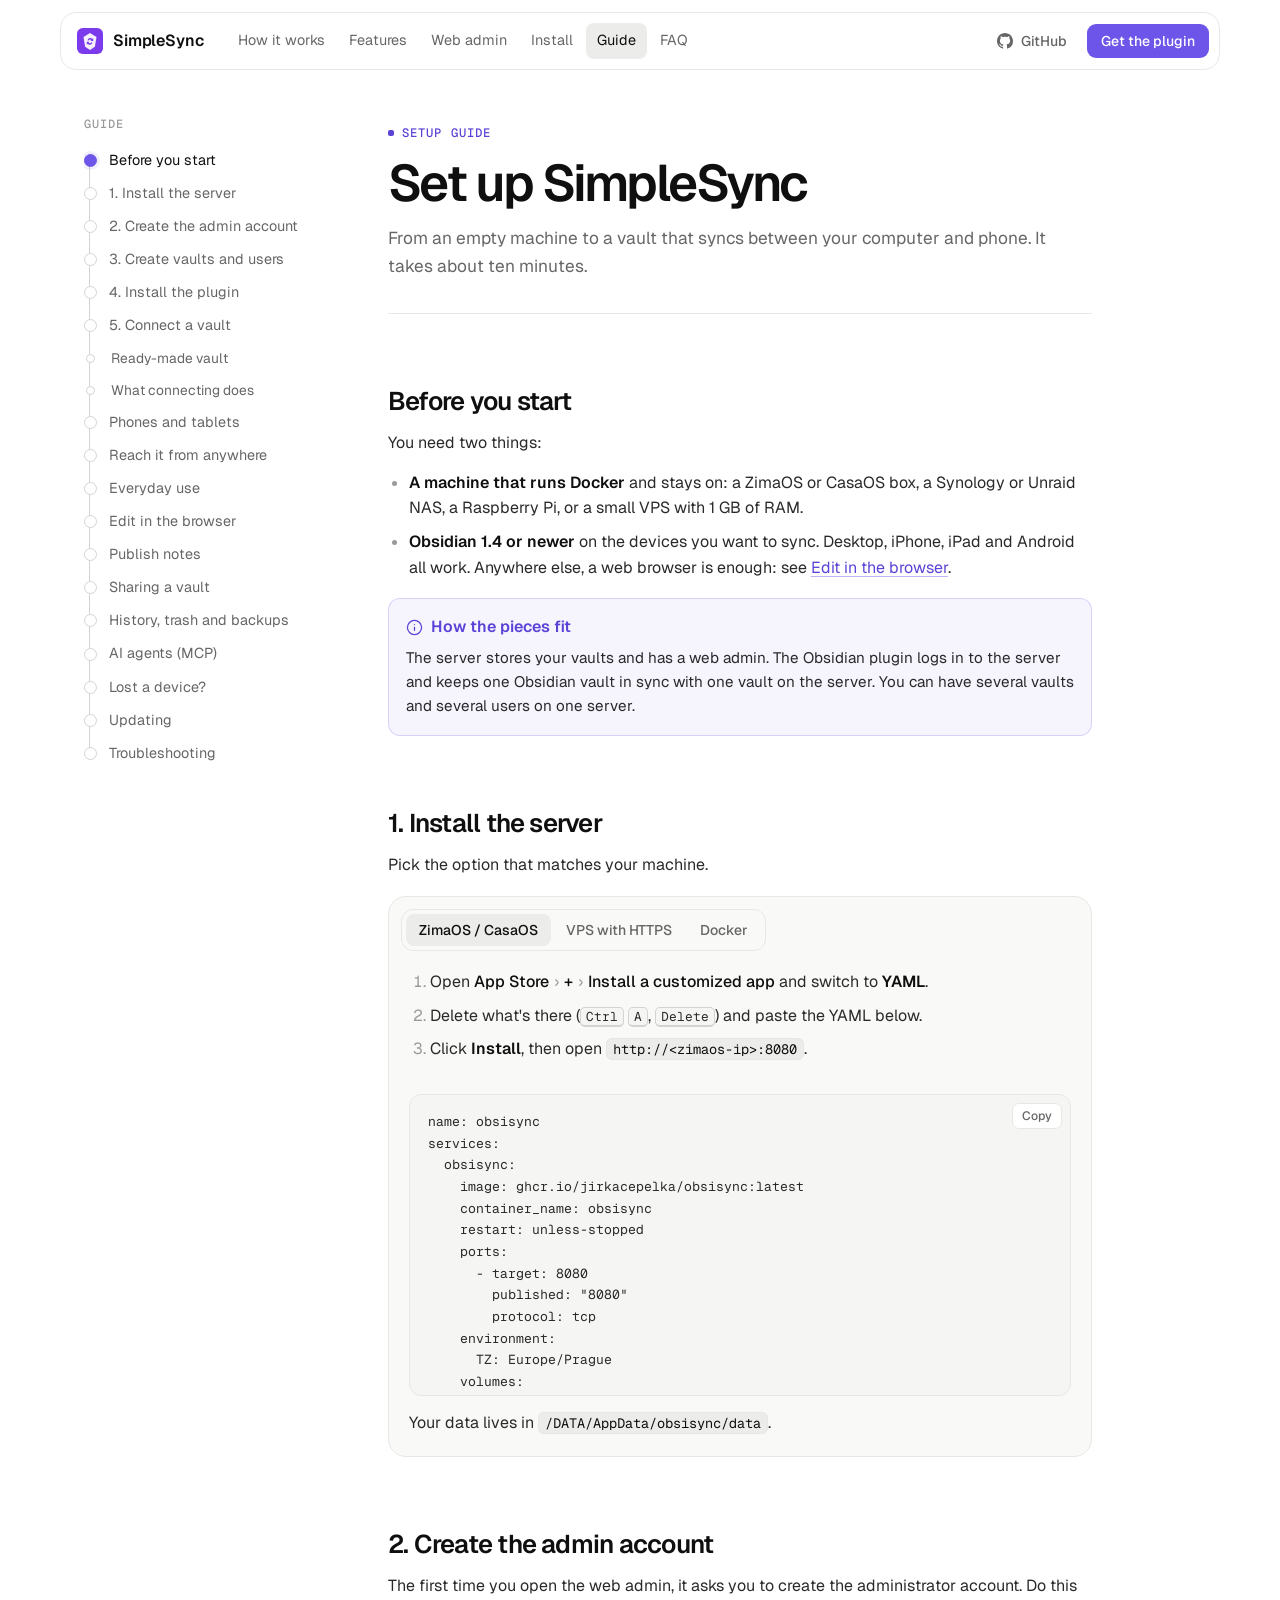
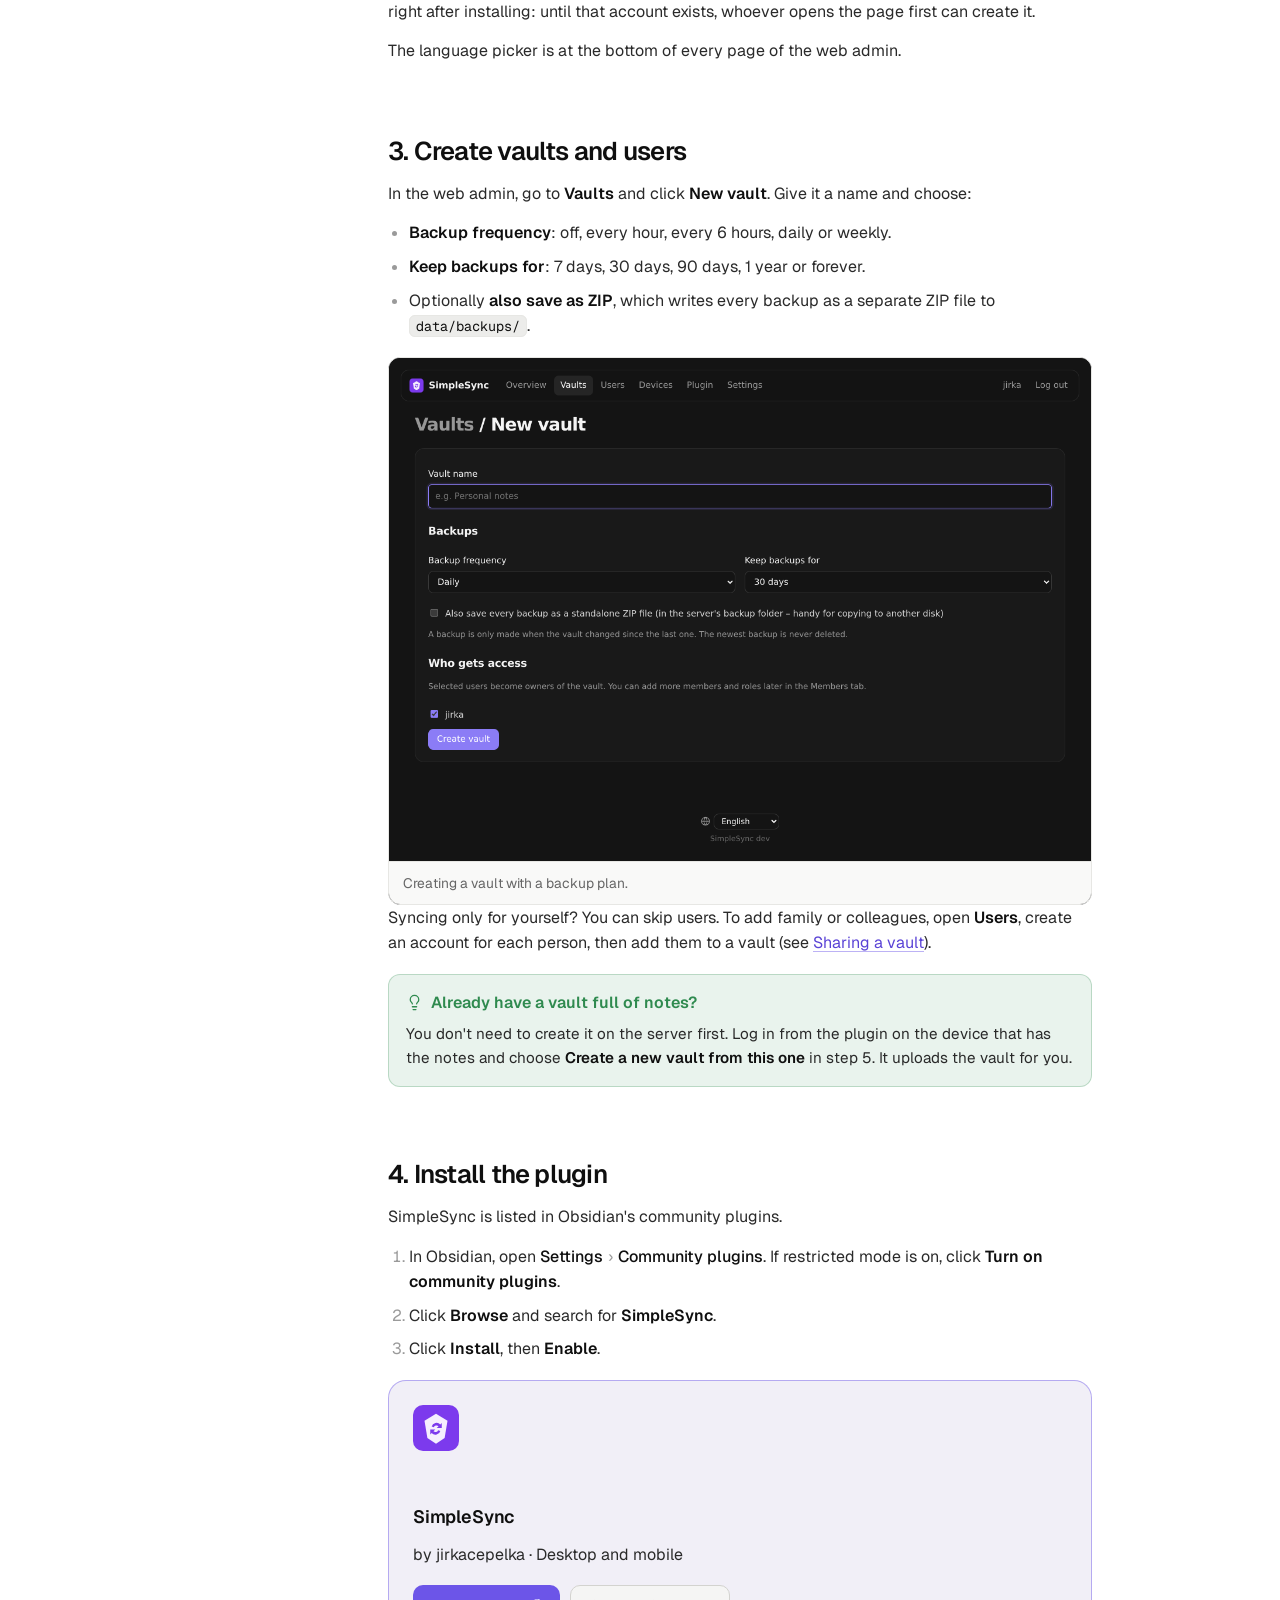
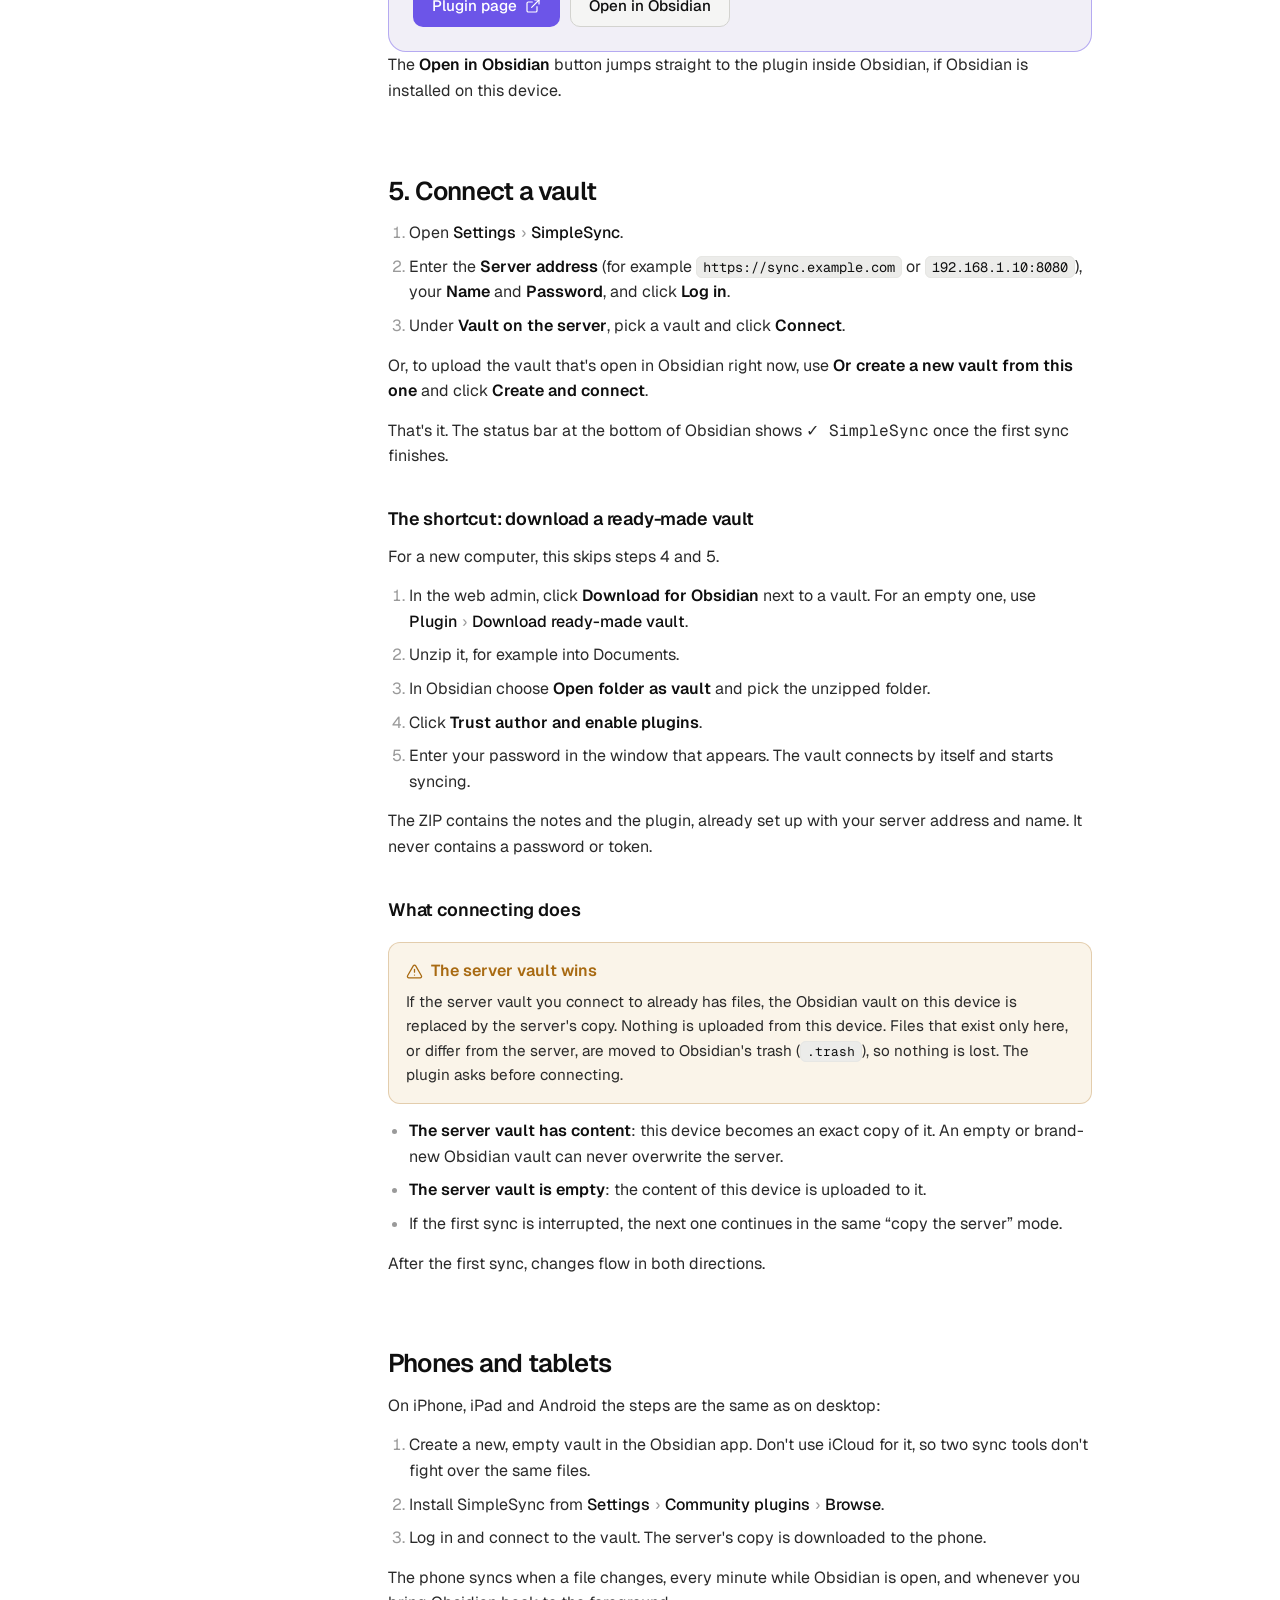
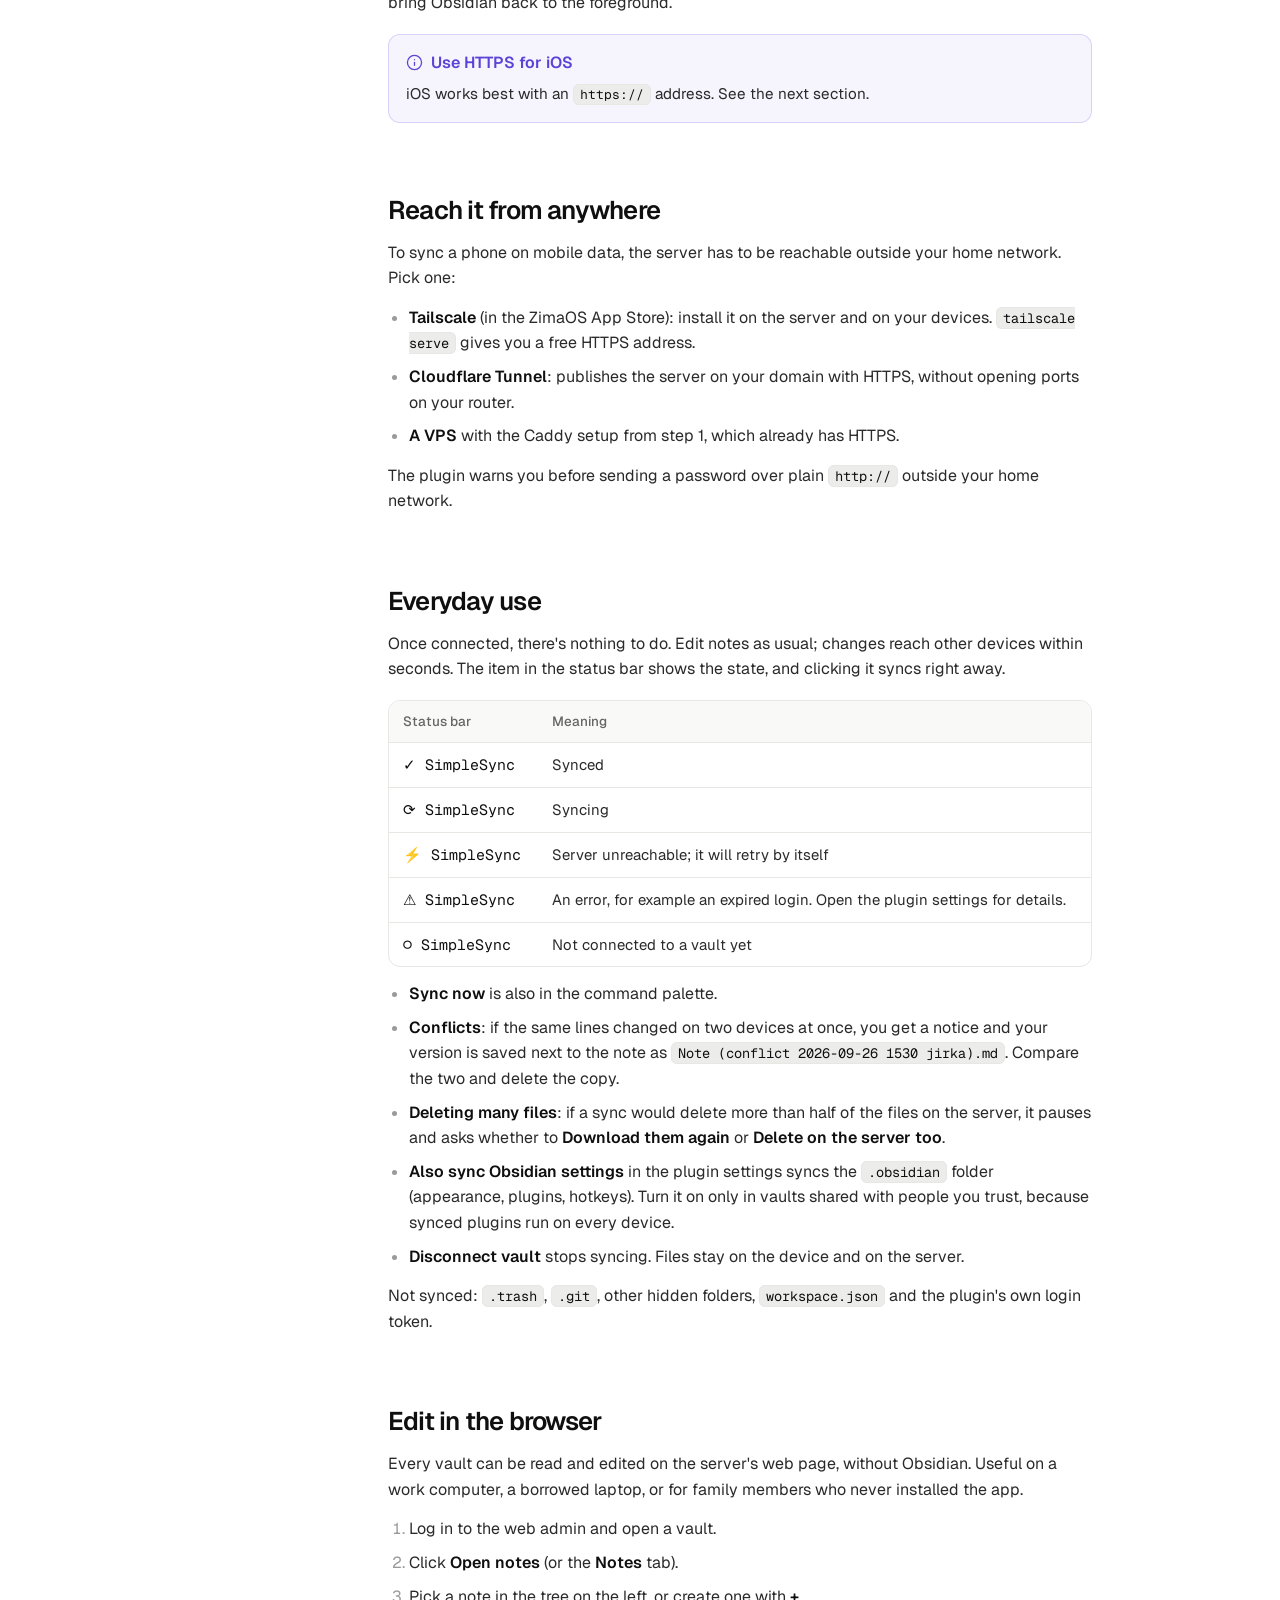
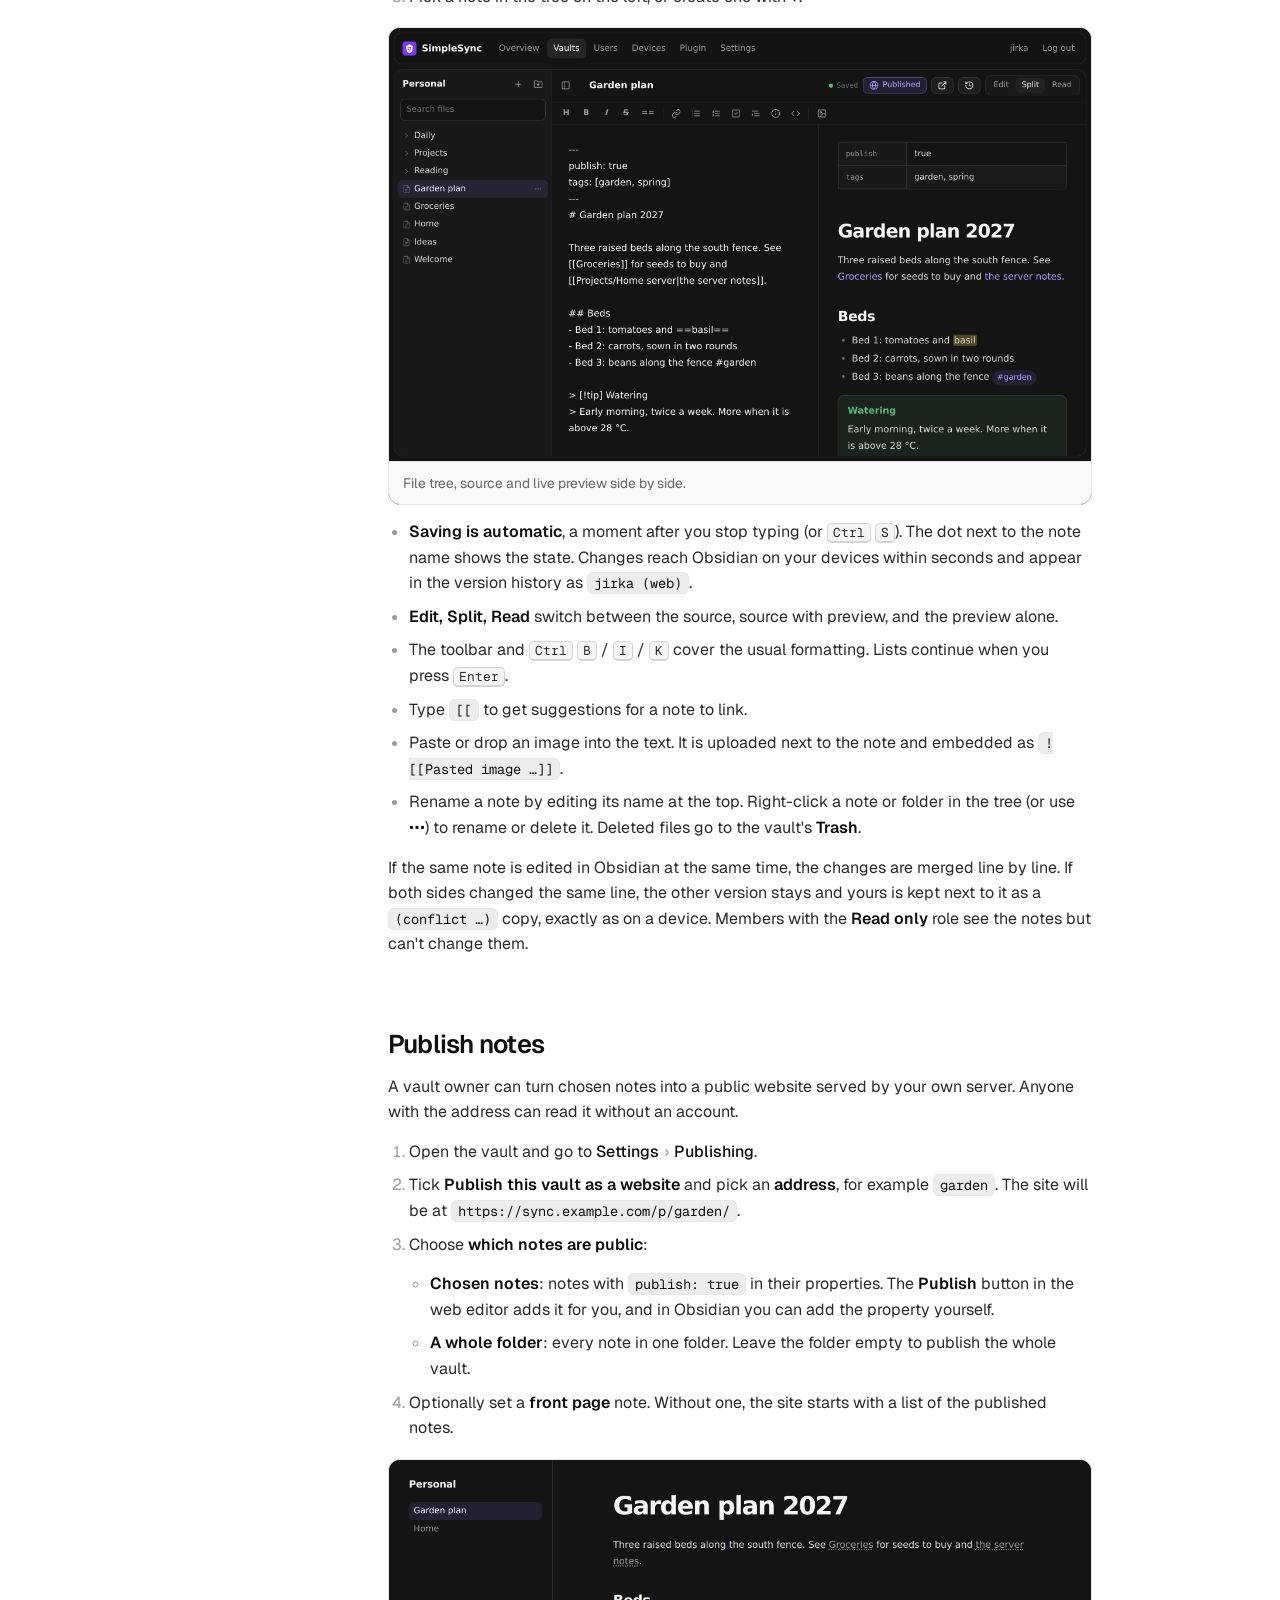
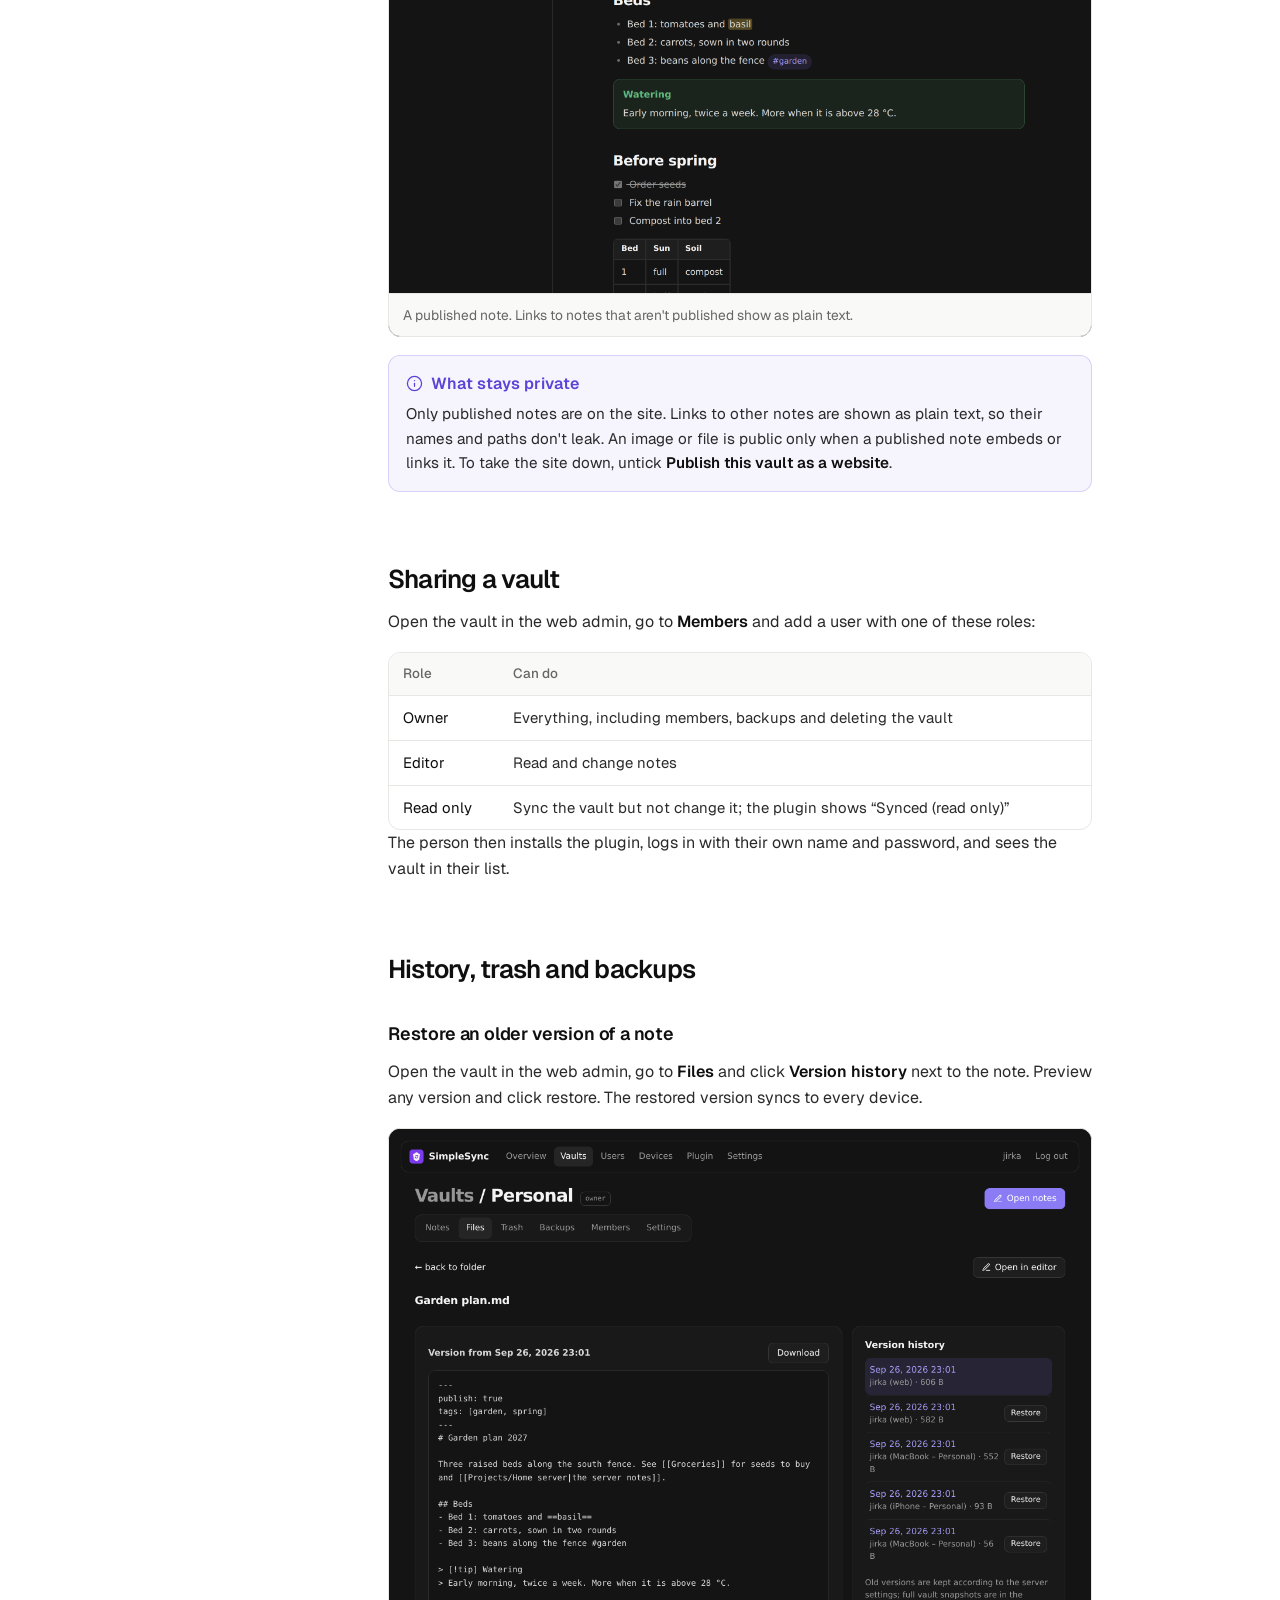
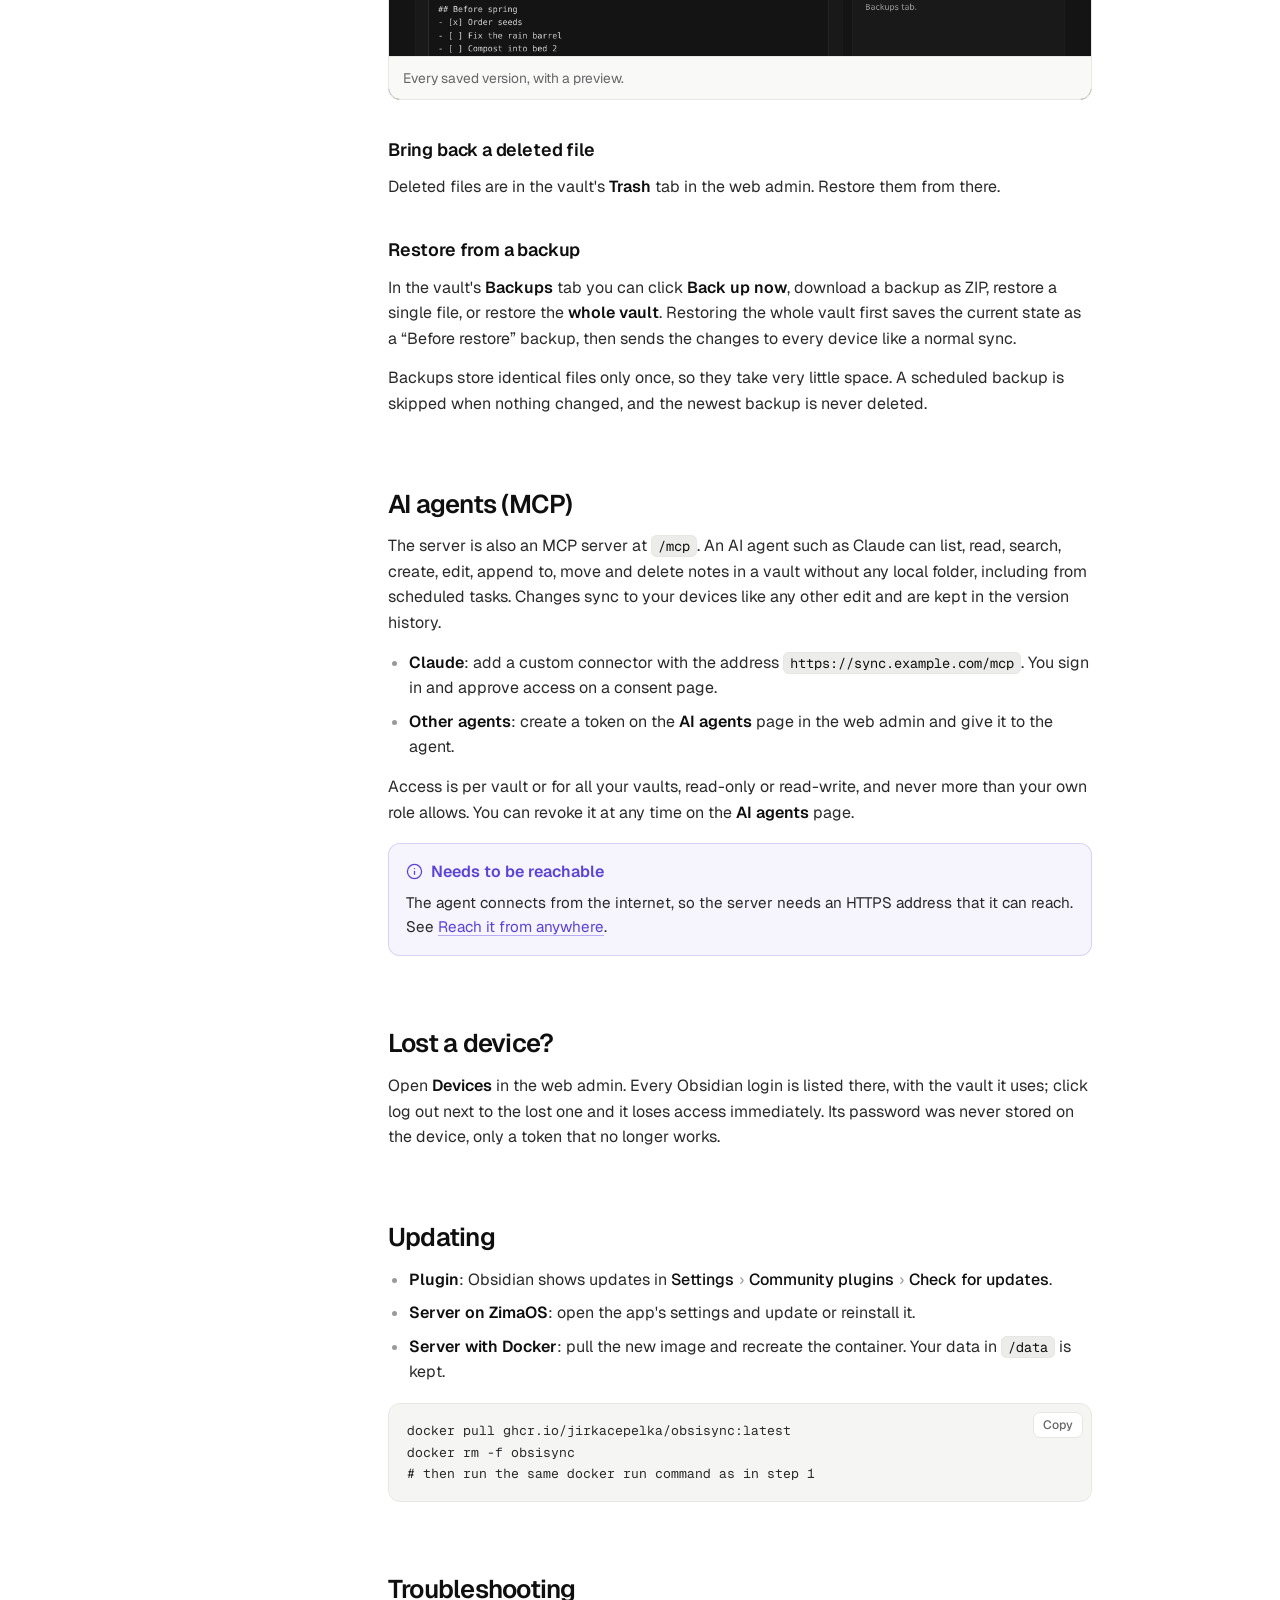
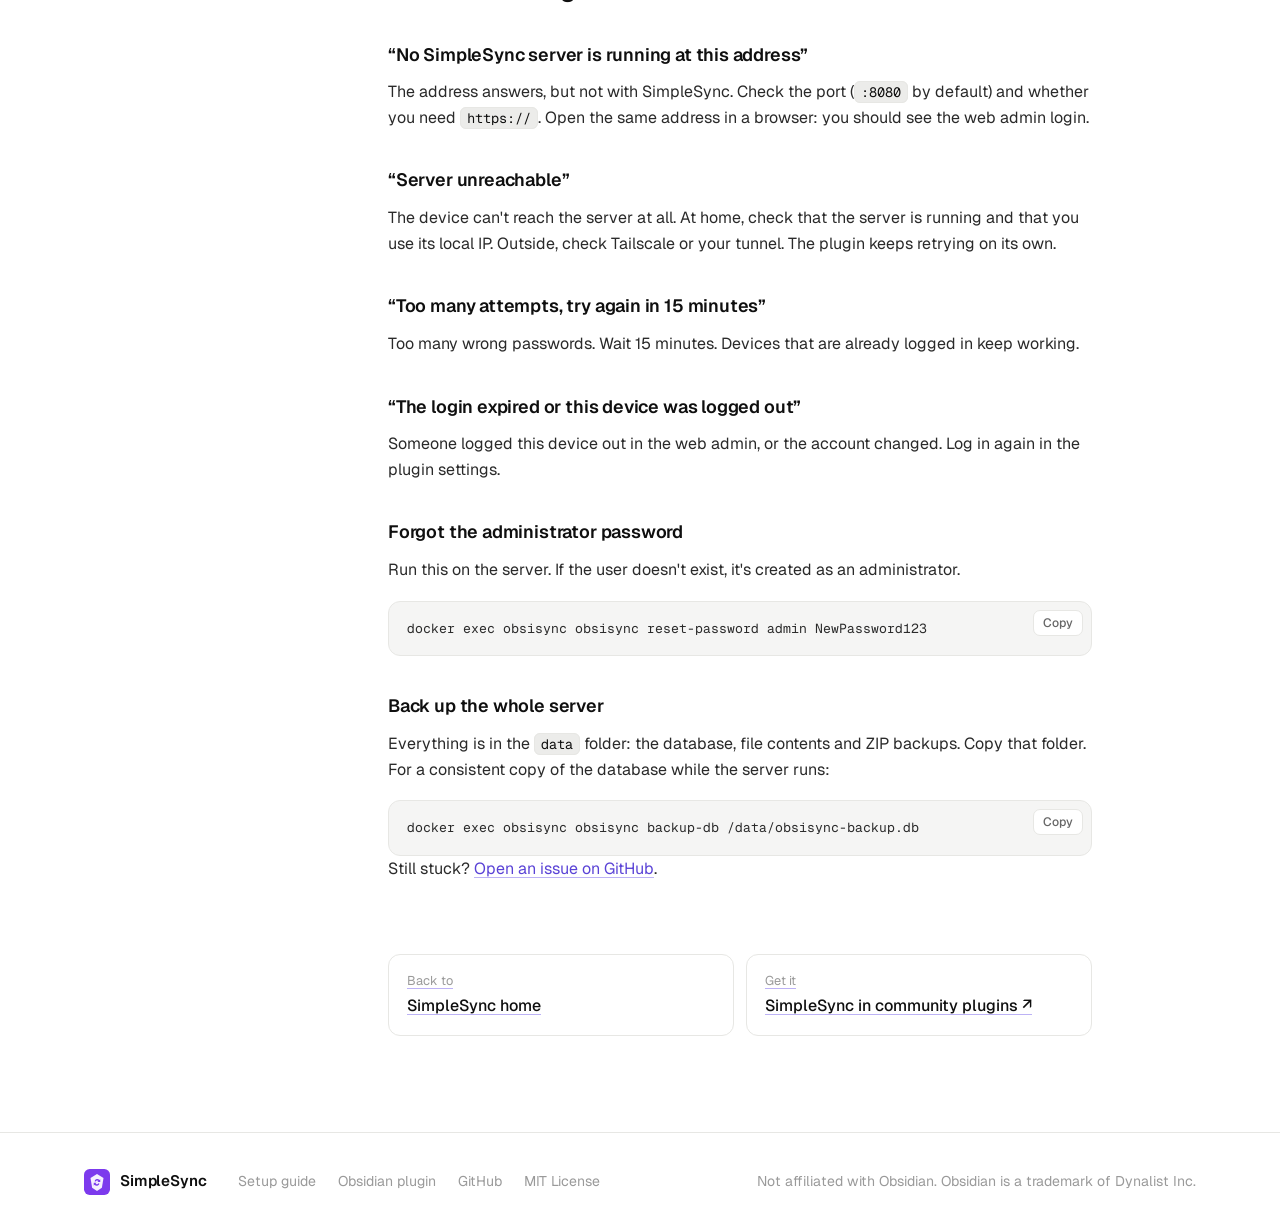
==== commit b8c41f79: "Merge main into website update for 0.5.0 Co-Authored-By: Claude Sonnet 5.5 <noreply@anthropic.com> C" ====
--- a/guide.html
+++ b/guide.html
@@ -83,6 +83,7 @@
       <li><a href="#publishing">Publish notes</a></li>
       <li><a href="#sharing">Sharing a vault</a></li>
       <li><a href="#restore">History, trash and backups</a></li>
+      <li><a href="#agents">AI agents (MCP)</a></li>
       <li><a href="#devices">Lost a device?</a></li>
       <li><a href="#update">Updating</a></li>
       <li><a href="#trouble">Troubleshooting</a></li>
@@ -348,8 +349,20 @@
     <p>In the vault's <b>Backups</b> tab you can click <b>Back up now</b>, download a backup as ZIP, restore a single file, or restore the <b>whole vault</b>. Restoring the whole vault first saves the current state as a “Before restore” backup, then sends the changes to every device like a normal sync.</p>
     <p>Backups store identical files only once, so they take very little space. A scheduled backup is skipped when nothing changed, and the newest backup is never deleted.</p>
 
+    <h2 id="agents">AI agents (MCP)</h2>
+    <p>The server is also an MCP server at <code>/mcp</code>. An AI agent such as Claude can list, read, search, create, edit, append to, move and delete notes in a vault without any local folder, including from scheduled tasks. Changes sync to your devices like any other edit and are kept in the version history.</p>
+    <ul>
+      <li><b>Claude</b>: add a custom connector with the address <code>https://sync.example.com/mcp</code>. You sign in and approve access on a consent page.</li>
+      <li><b>Other agents</b>: create a token on the <b>AI agents</b> page in the web admin and give it to the agent.</li>
+    </ul>
+    <p>Access is per vault or for all your vaults, read-only or read-write, and never more than your own role allows. You can revoke it at any time on the <b>AI agents</b> page.</p>
+    <div class="callout">
+      <div class="callout-title"><svg class="icon"><use href="#i-info"/></svg>Needs to be reachable</div>
+      <p>The agent connects from the internet, so the server needs an HTTPS address that it can reach. See <a href="#outside">Reach it from anywhere</a>.</p>
+    </div>
+
     <h2 id="devices">Lost a device?</h2>
-    <p>Open <b>Devices</b> in the web admin. Every Obsidian login is listed there; click log out next to the lost one and it loses access immediately. Its password was never stored on the device, only a token that no longer works.</p>
+    <p>Open <b>Devices</b> in the web admin. Every Obsidian login is listed there, with the vault it uses; click log out next to the lost one and it loses access immediately. Its password was never stored on the device, only a token that no longer works.</p>
 
     <h2 id="update">Updating</h2>
     <ul>
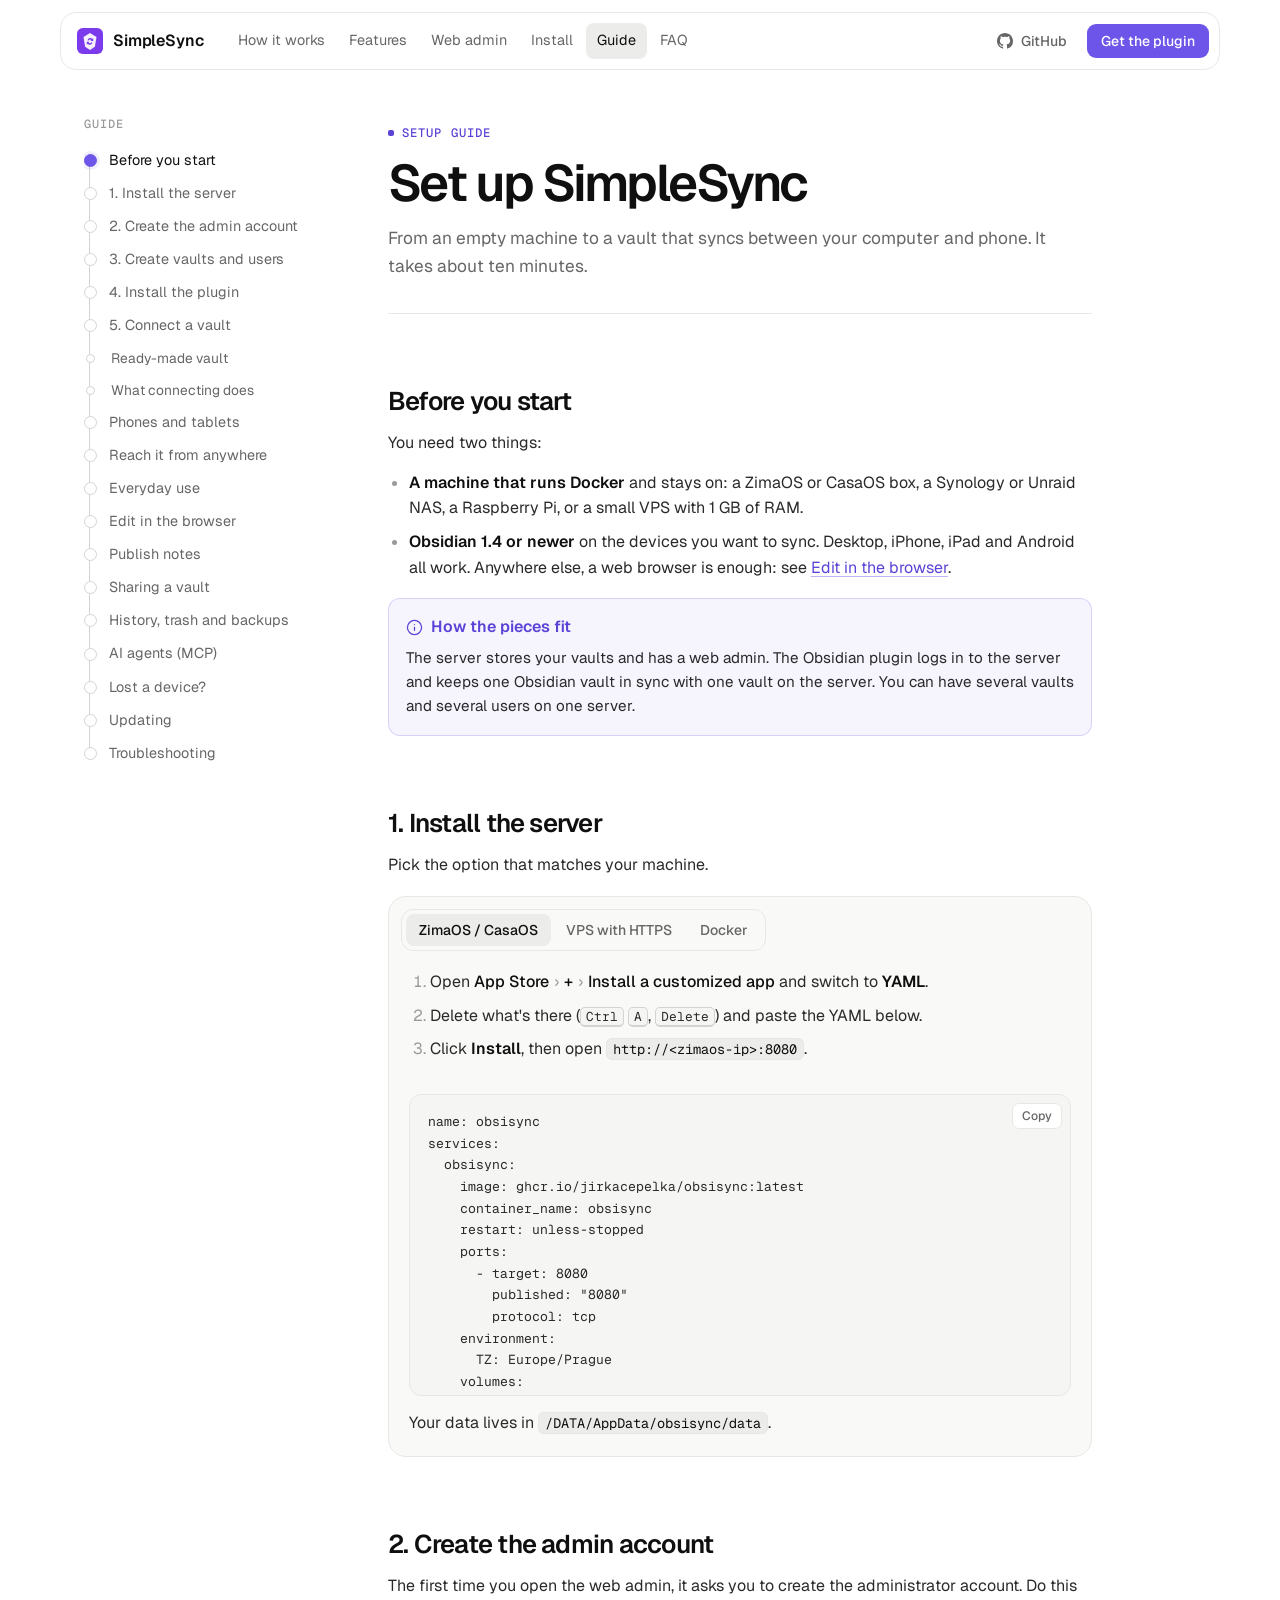
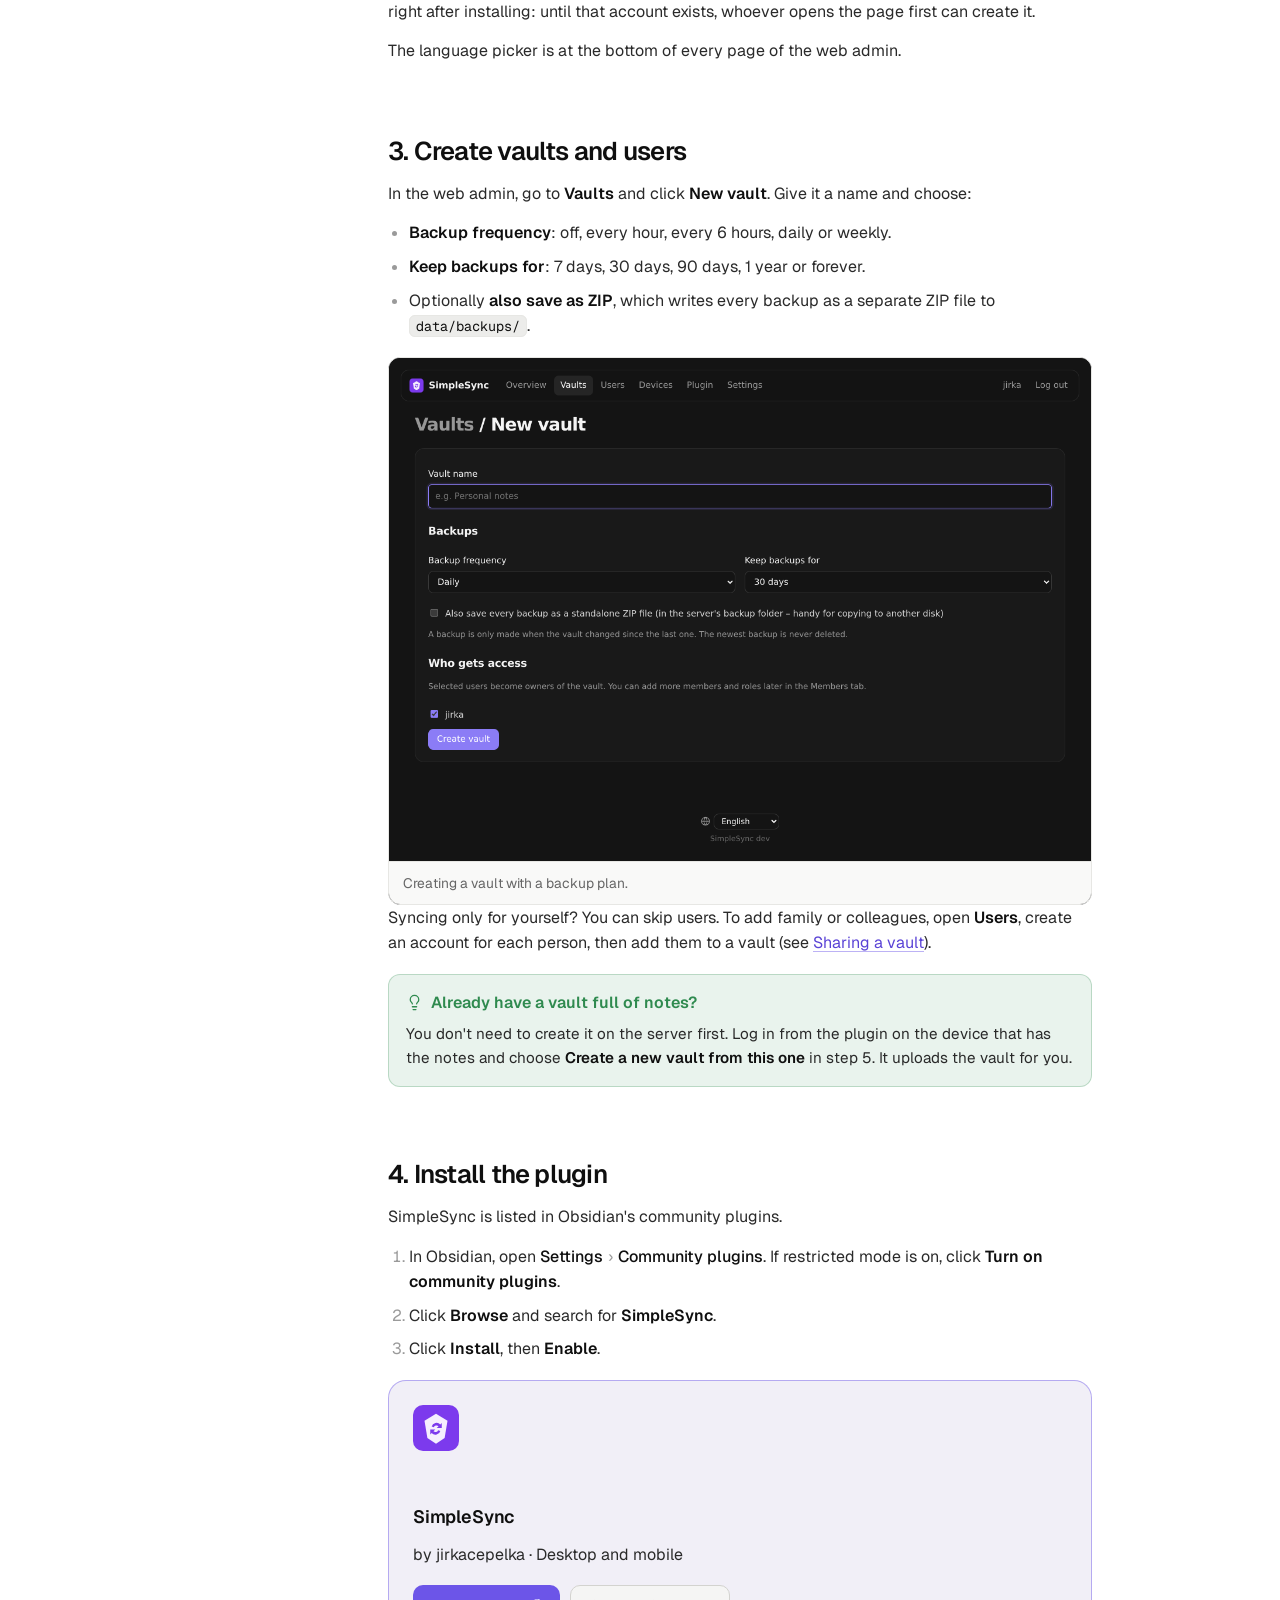
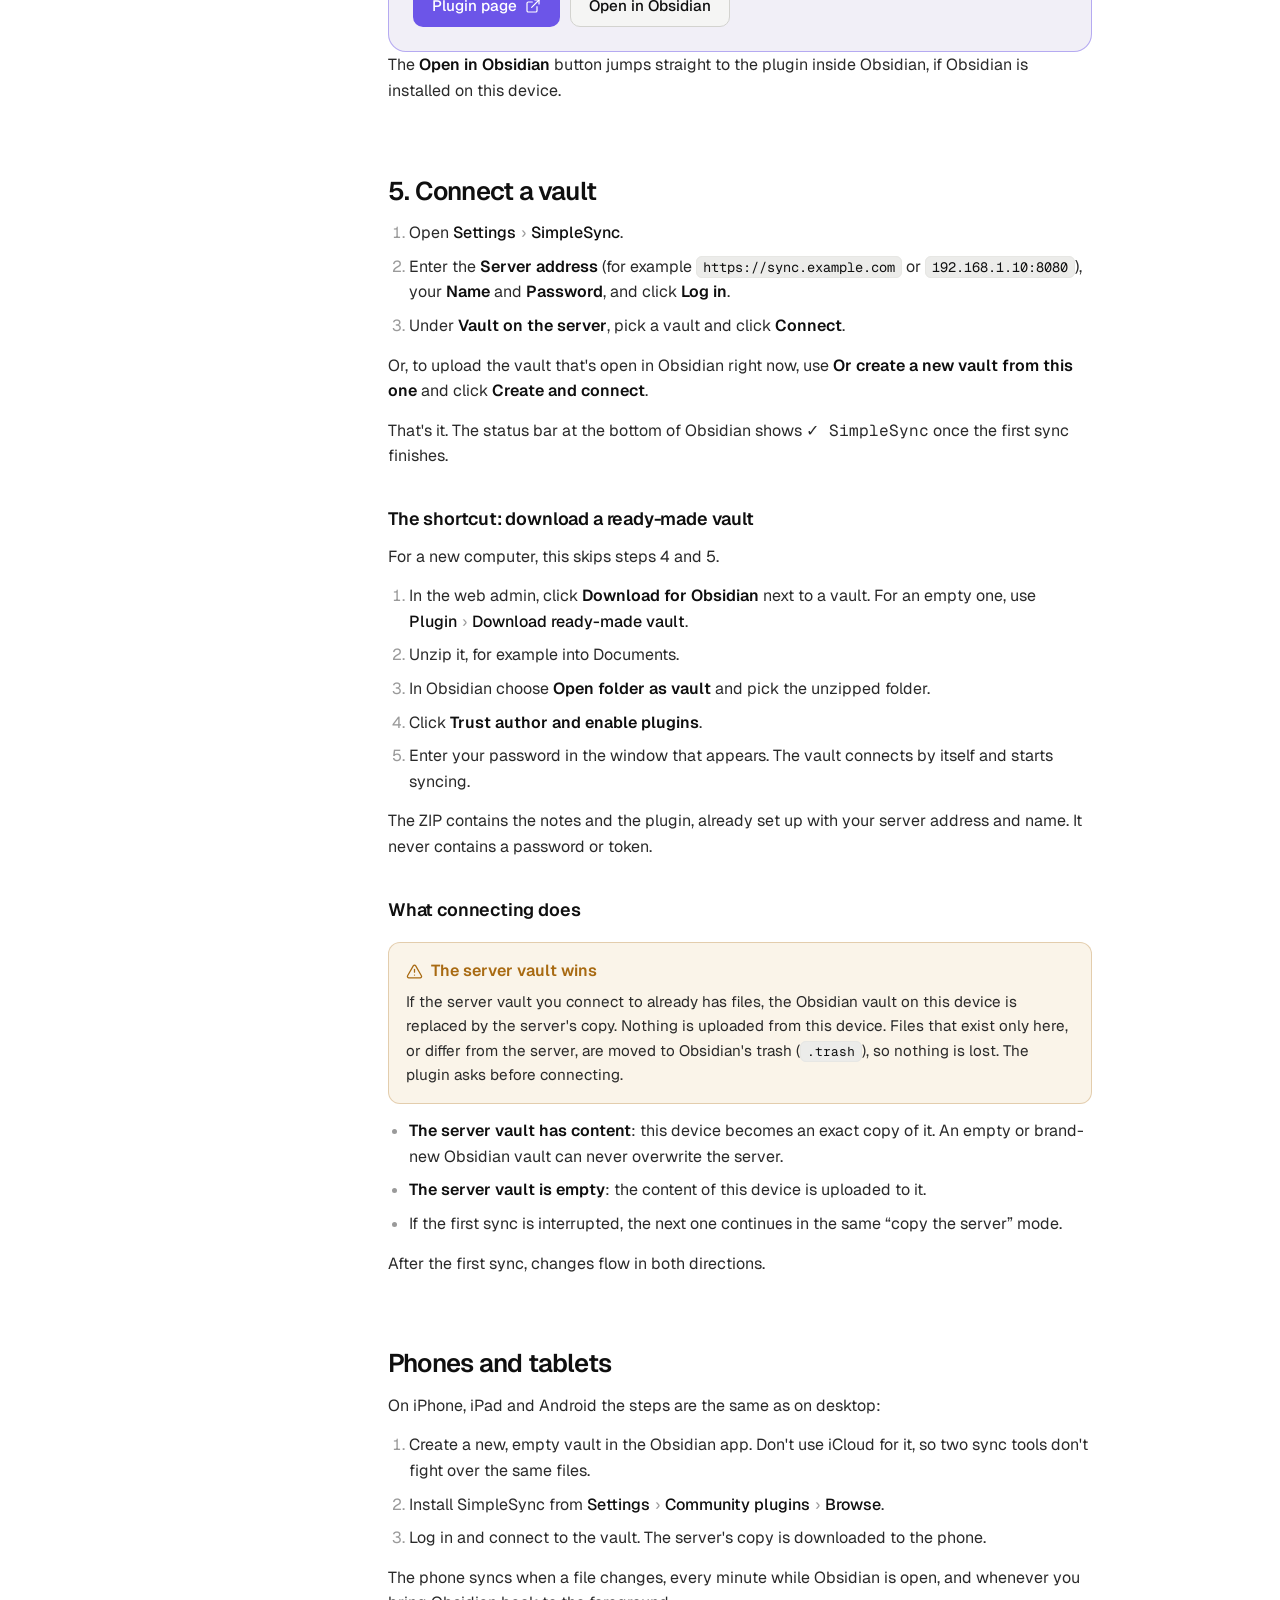
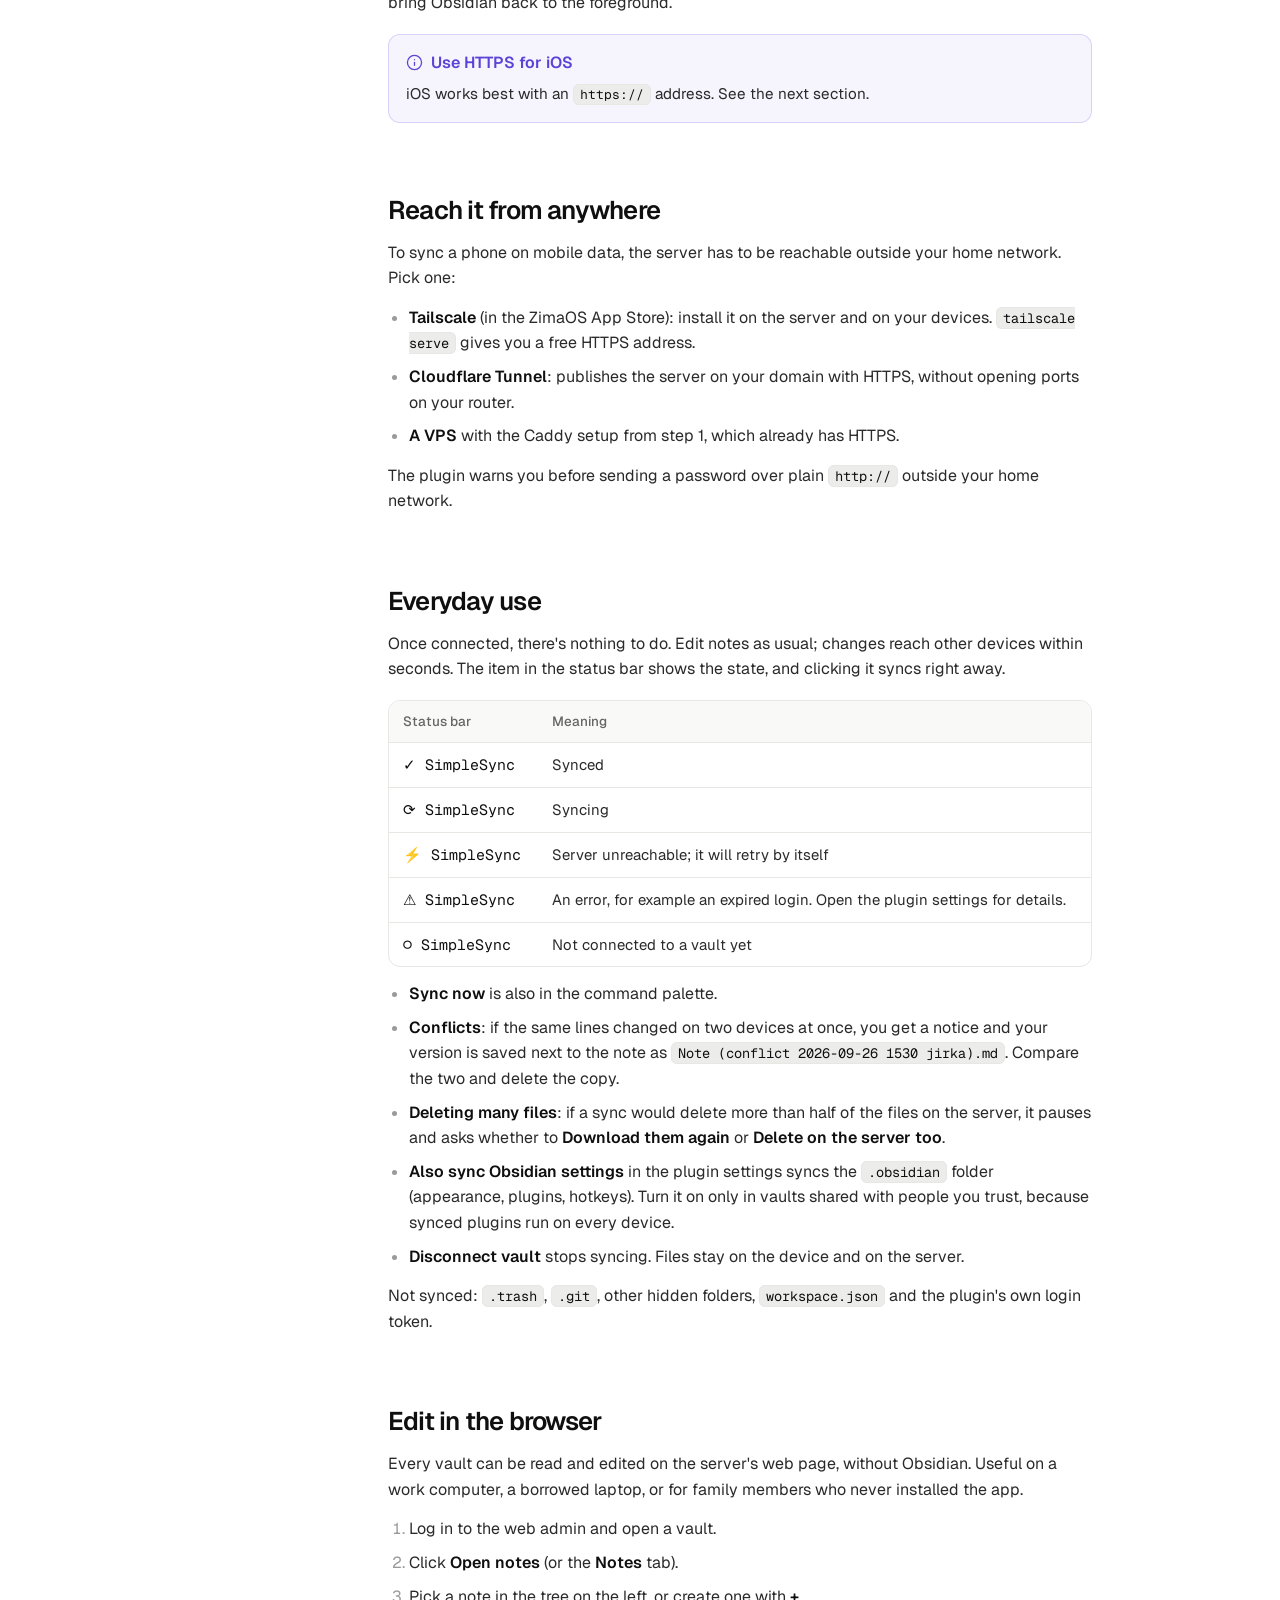
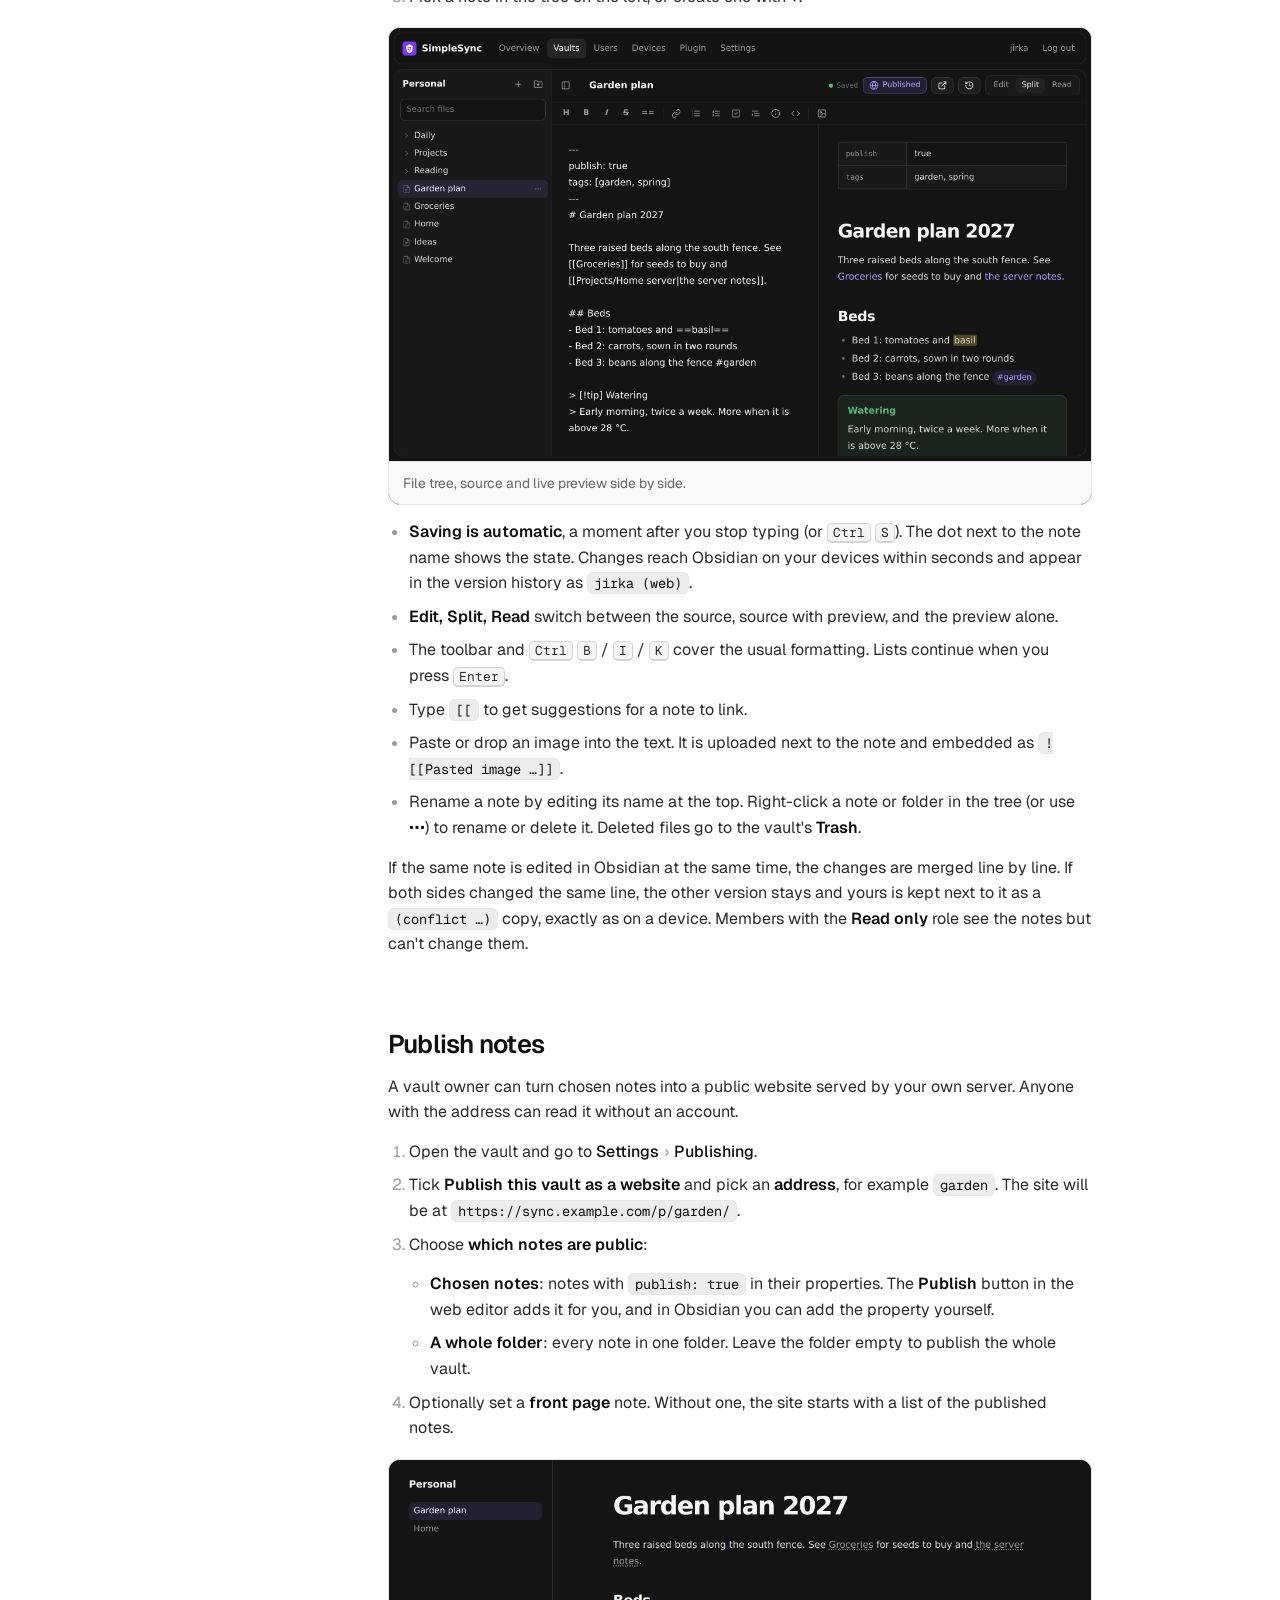
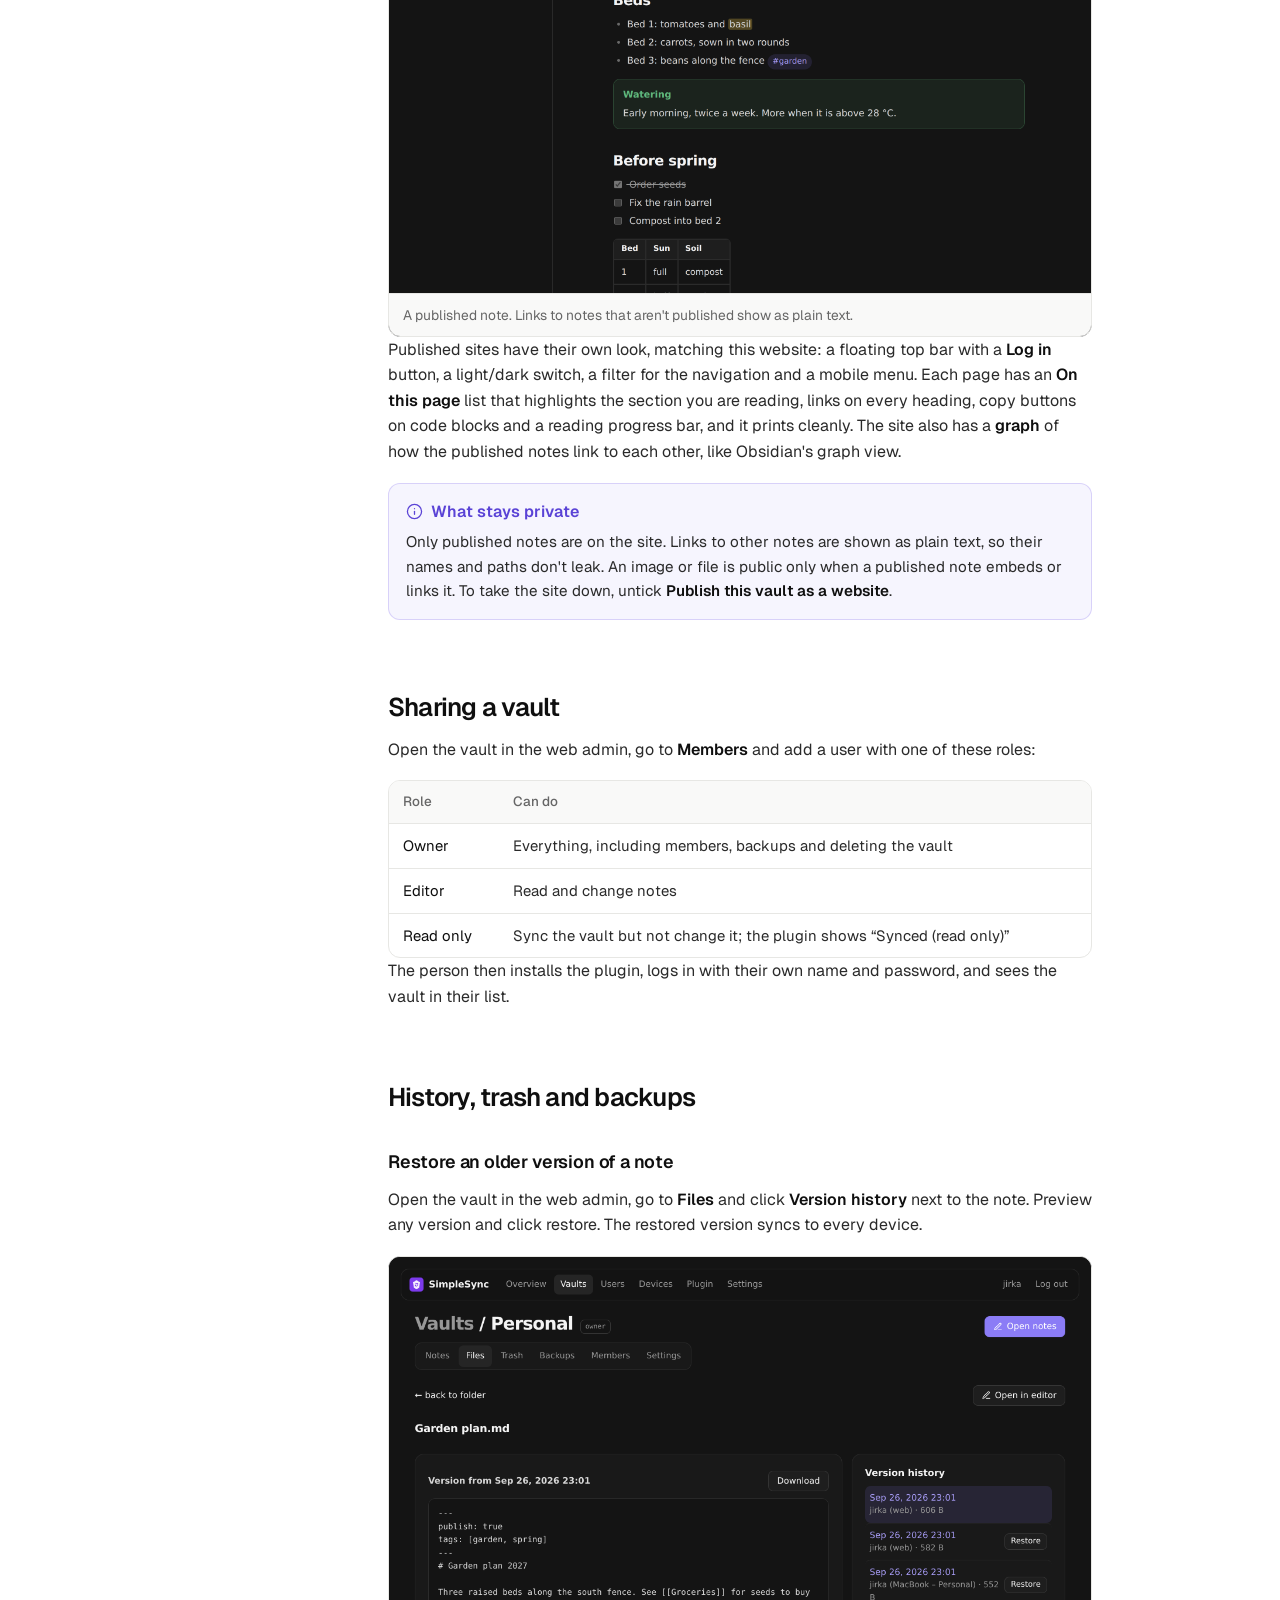
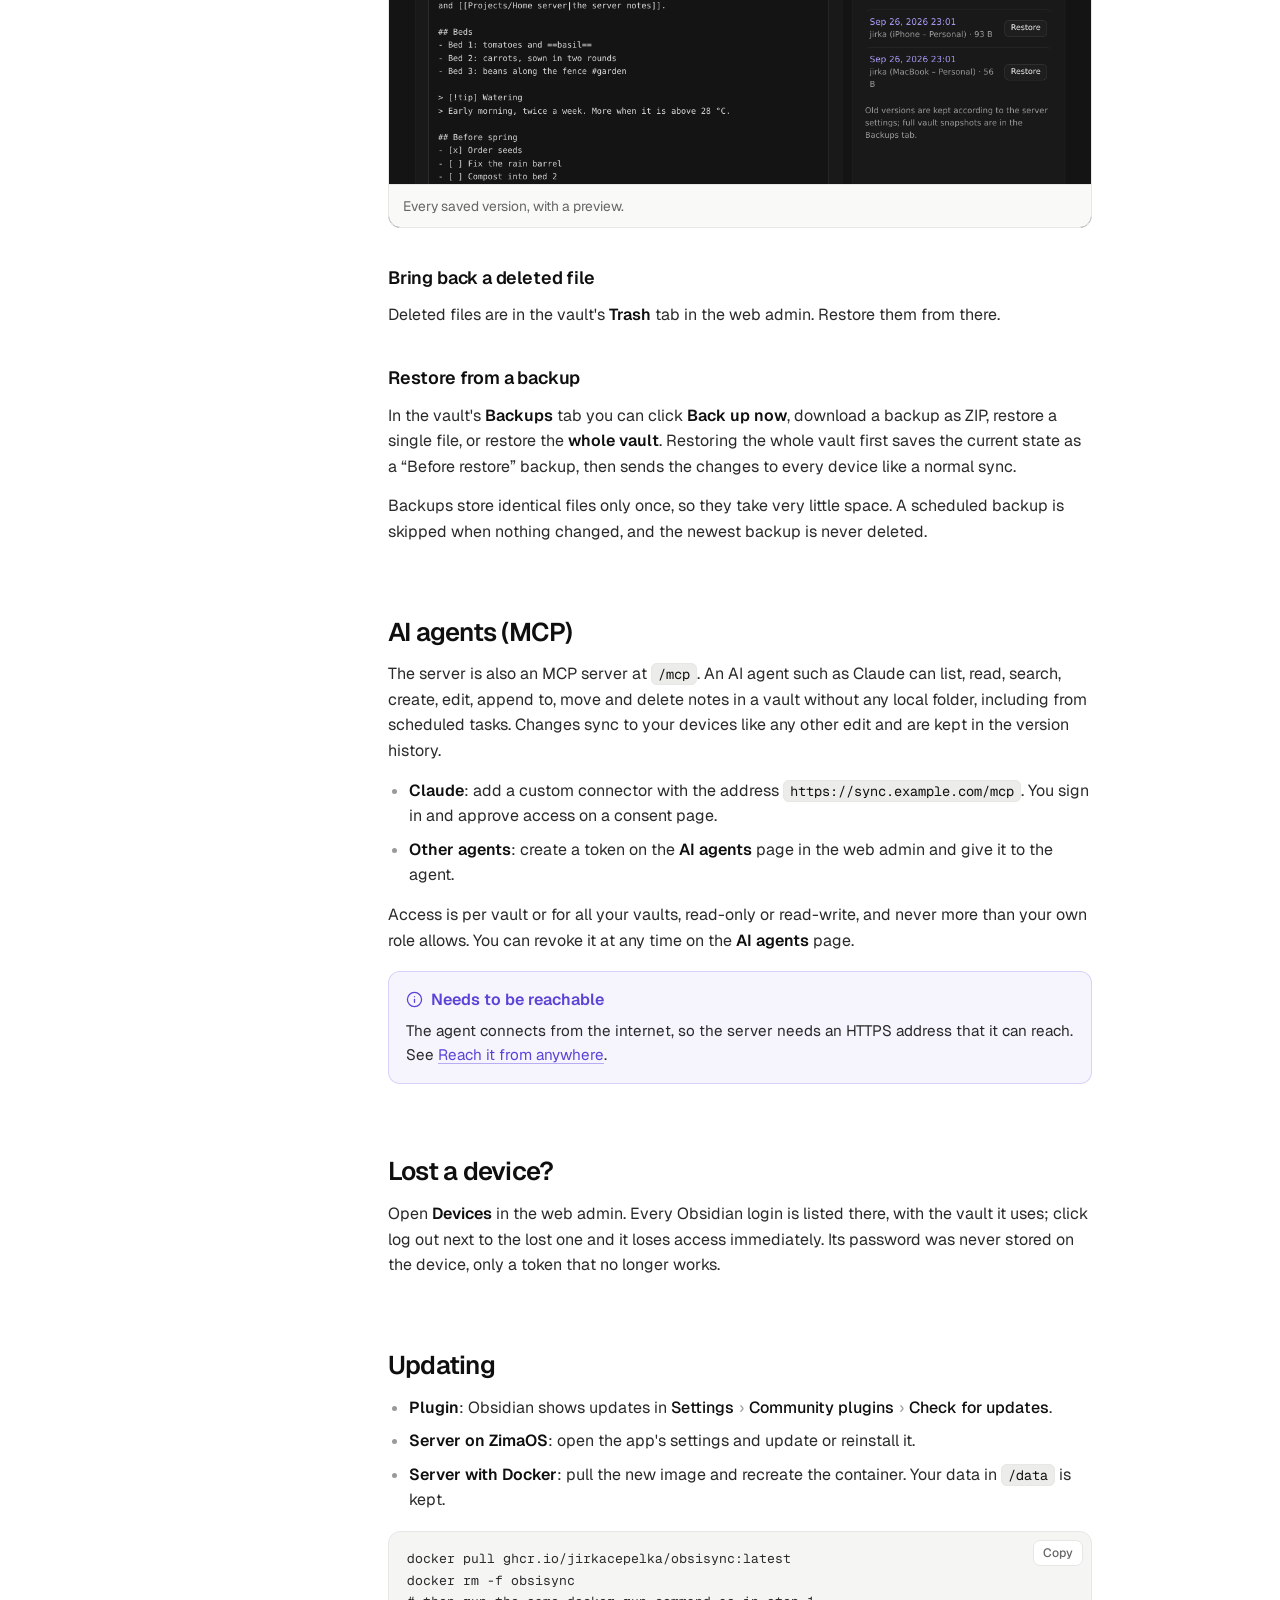
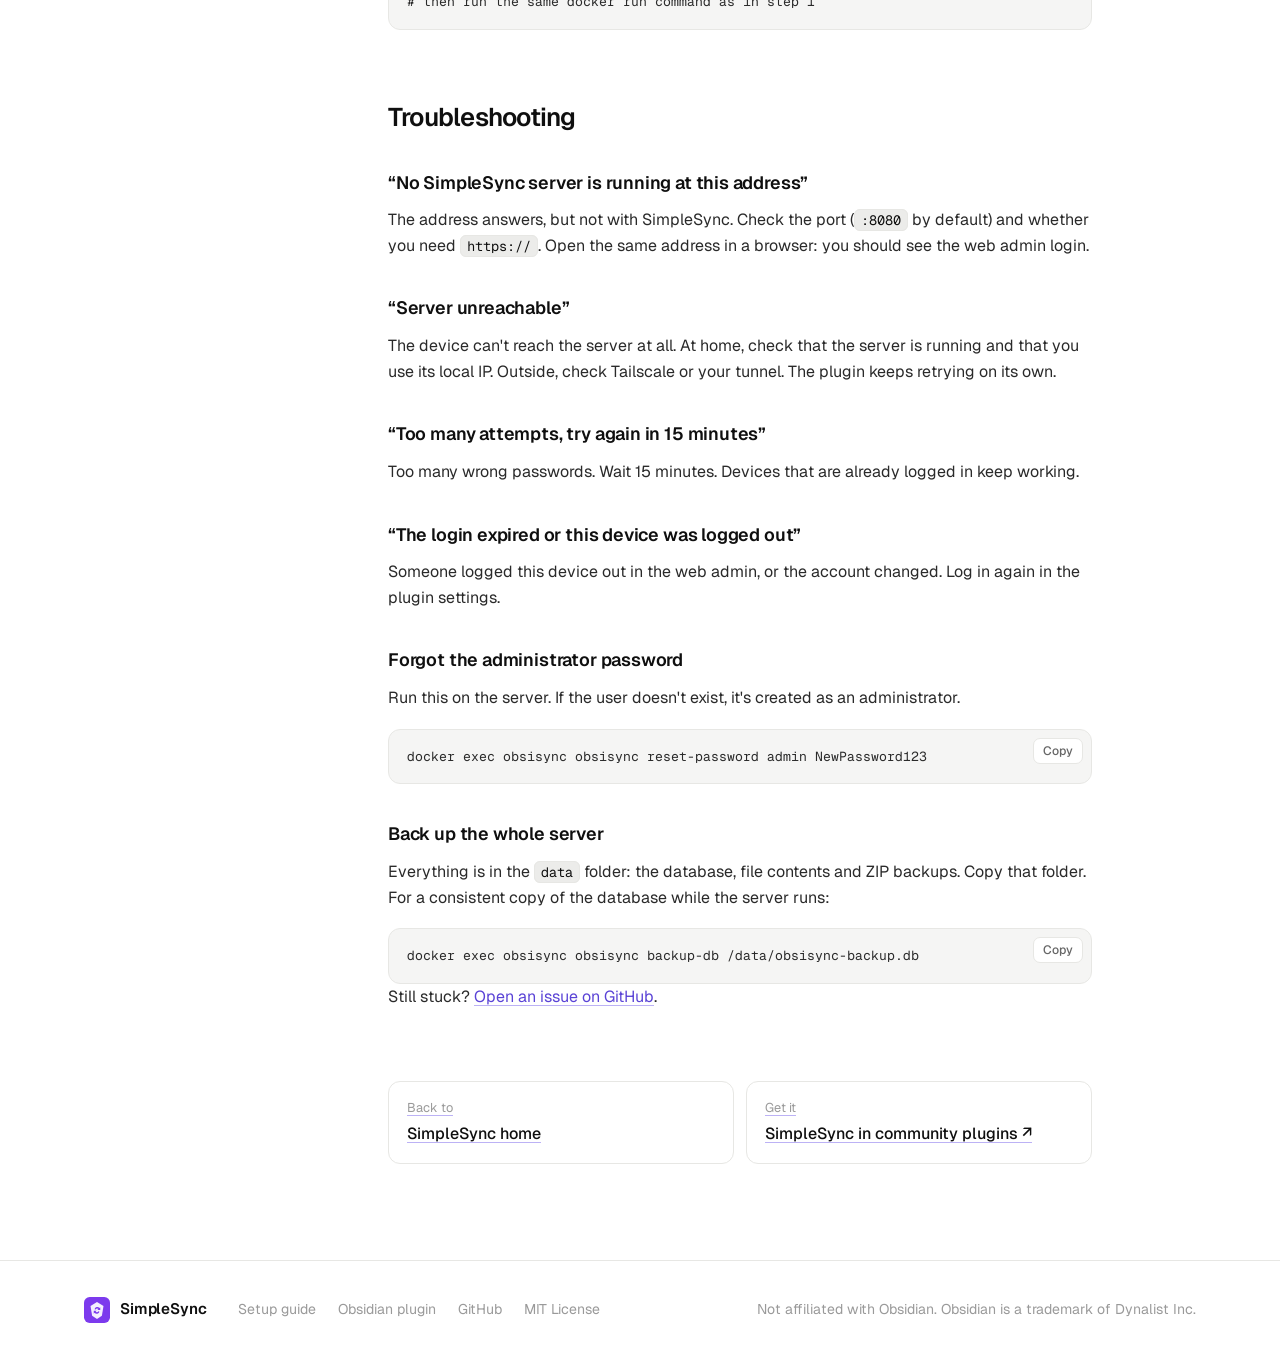
==== commit 75ad8ccb: "Update website for SimpleSync 0.6.0 Co-Authored-By: Claude Sonnet 5.5 <noreply@anthropic.com> Claude" ====
--- a/guide.html
+++ b/guide.html
@@ -49,7 +49,7 @@
 <header class="nav">
   <div class="nav-inner">
     <a class="logo" href="./"><img src="assets/icon.svg" alt=""> SimpleSync</a>
-    <nav class="nav-links" aria-label="Main">
+    <nav class="nav-links" id="navLinks" aria-label="Main">
       <a href="./#how">How it works</a>
       <a href="./#features">Features</a>
       <a href="./#admin">Web admin</a>
@@ -60,6 +60,7 @@
     <div class="nav-end">
       <a class="btn btn-quiet small" href="https://github.com/jirkacepelka/SimpleSync"><svg class="icon"><use href="#i-github"/></svg>GitHub</a>
       <a class="btn btn-primary small" href="https://community.obsidian.md/plugins/simplesync">Get the plugin</a>
+      <button class="nav-toggle" type="button" aria-label="Menu" aria-expanded="false" aria-controls="navLinks"><svg class="icon" viewBox="0 0 24 24"><path d="M4 7h16M4 12h16M4 17h16"/></svg></button>
     </div>
   </div>
 </header>
@@ -320,6 +321,7 @@
       <li>Optionally set a <b>front page</b> note. Without one, the site starts with a list of the published notes.</li>
     </ol>
     <figure class="figure"><img src="assets/published.png" alt="A published note with the site's navigation" width="2400" height="1480" loading="lazy"><figcaption>A published note. Links to notes that aren't published show as plain text.</figcaption></figure>
+    <p>Published sites have their own look, matching this website: a floating top bar with a <b>Log in</b> button, a light/dark switch, a filter for the navigation and a mobile menu. Each page has an <b>On this page</b> list that highlights the section you are reading, links on every heading, copy buttons on code blocks and a reading progress bar, and it prints cleanly. The site also has a <b>graph</b> of how the published notes link to each other, like Obsidian's graph view.</p>
     <div class="callout">
       <div class="callout-title"><svg class="icon"><use href="#i-info"/></svg>What stays private</div>
       <p>Only published notes are on the site. Links to other notes are shown as plain text, so their names and paths don't leak. An image or file is public only when a published note embeds or links it. To take the site down, untick <b>Publish this vault as a website</b>.</p>
--- a/styles.css
+++ b/styles.css
@@ -117,11 +117,35 @@
 .logo { display: flex; align-items: center; gap: 10px; font-weight: 600; font-size: 1rem; color: var(--text-strong); letter-spacing: -.01em; }
 .logo img { width: 26px; height: 26px; }
 .nav-links { display: flex; gap: 2px; font-size: .9rem; color: var(--muted); }
-.nav-links a { padding: 6px 11px; border-radius: 8px; }
+.nav-links a { padding: 6px 11px; border-radius: 8px; white-space: nowrap; }
 .nav-links a:hover, .nav-links a[aria-current="page"] { color: var(--text-strong); background: var(--surface-2); }
 .nav-end { margin-left: auto; display: flex; gap: 6px; align-items: center; }
-@media (max-width: 900px) { .nav-links { display: none; } }
-@media (max-width: 480px) { .nav-end .btn-quiet { display: none; } .nav-inner { gap: 12px; } }
+.nav-toggle { display: none; width: 38px; height: 38px; align-items: center; justify-content: center; border: 1px solid var(--line); border-radius: 10px; background: var(--surface); color: var(--text-strong); cursor: pointer; }
+.nav-toggle .icon { width: 20px; height: 20px; }
+.nav-toggle:hover { background: var(--surface-2); }
+.nav-toggle:focus-visible { outline: 2px solid var(--accent-text); outline-offset: 2px; }
+.nav-inner { position: relative; }
+@media (max-width: 1200px) {
+  .nav-toggle { display: inline-flex; }
+  .nav-links {
+    display: none; position: absolute; left: -1px; right: -1px; top: calc(100% + 8px);
+    flex-direction: column; gap: 2px; padding: 8px; font-size: 1rem;
+    border: 1px solid var(--line); border-radius: 16px; background: var(--bg);
+    box-shadow: 0 18px 40px rgba(0, 0, 0, .28);
+  }
+  .nav.open .nav-links { display: flex; }
+  .nav-links a { padding: 12px 14px; }
+}
+@media (max-width: 480px) { .nav-end .btn-quiet { display: none; } .nav-inner { gap: 12px; } .nav-end .btn-primary { padding: 8px 11px; } }
+
+/* ---------- AI agents card ---------- */
+.agent-card { border: 1px solid var(--line); border-radius: 16px; background: var(--surface); padding: 20px; display: grid; gap: 14px; min-width: 0; }
+.agent-row { display: flex; justify-content: space-between; gap: 12px; align-items: center; flex-wrap: wrap; font-size: .9rem; }
+.agent-k { color: var(--faint); }
+.agent-v { font: .85rem var(--mono); color: var(--text-strong); background: var(--surface-2); border: 1px solid var(--line); border-radius: 8px; padding: 6px 10px; overflow-wrap: anywhere; }
+.agent-tools { display: flex; flex-wrap: wrap; gap: 6px; }
+.agent-tools span { font: .78rem var(--mono); color: var(--accent-text); border: 1px solid var(--accent-line); border-radius: 999px; padding: 4px 10px; }
+.agent-log { border-top: 1px dashed var(--line-strong); padding-top: 14px; color: var(--muted); font-size: .9rem; overflow-wrap: anywhere; }
 
 /* ---------- buttons ---------- */
 .btn {
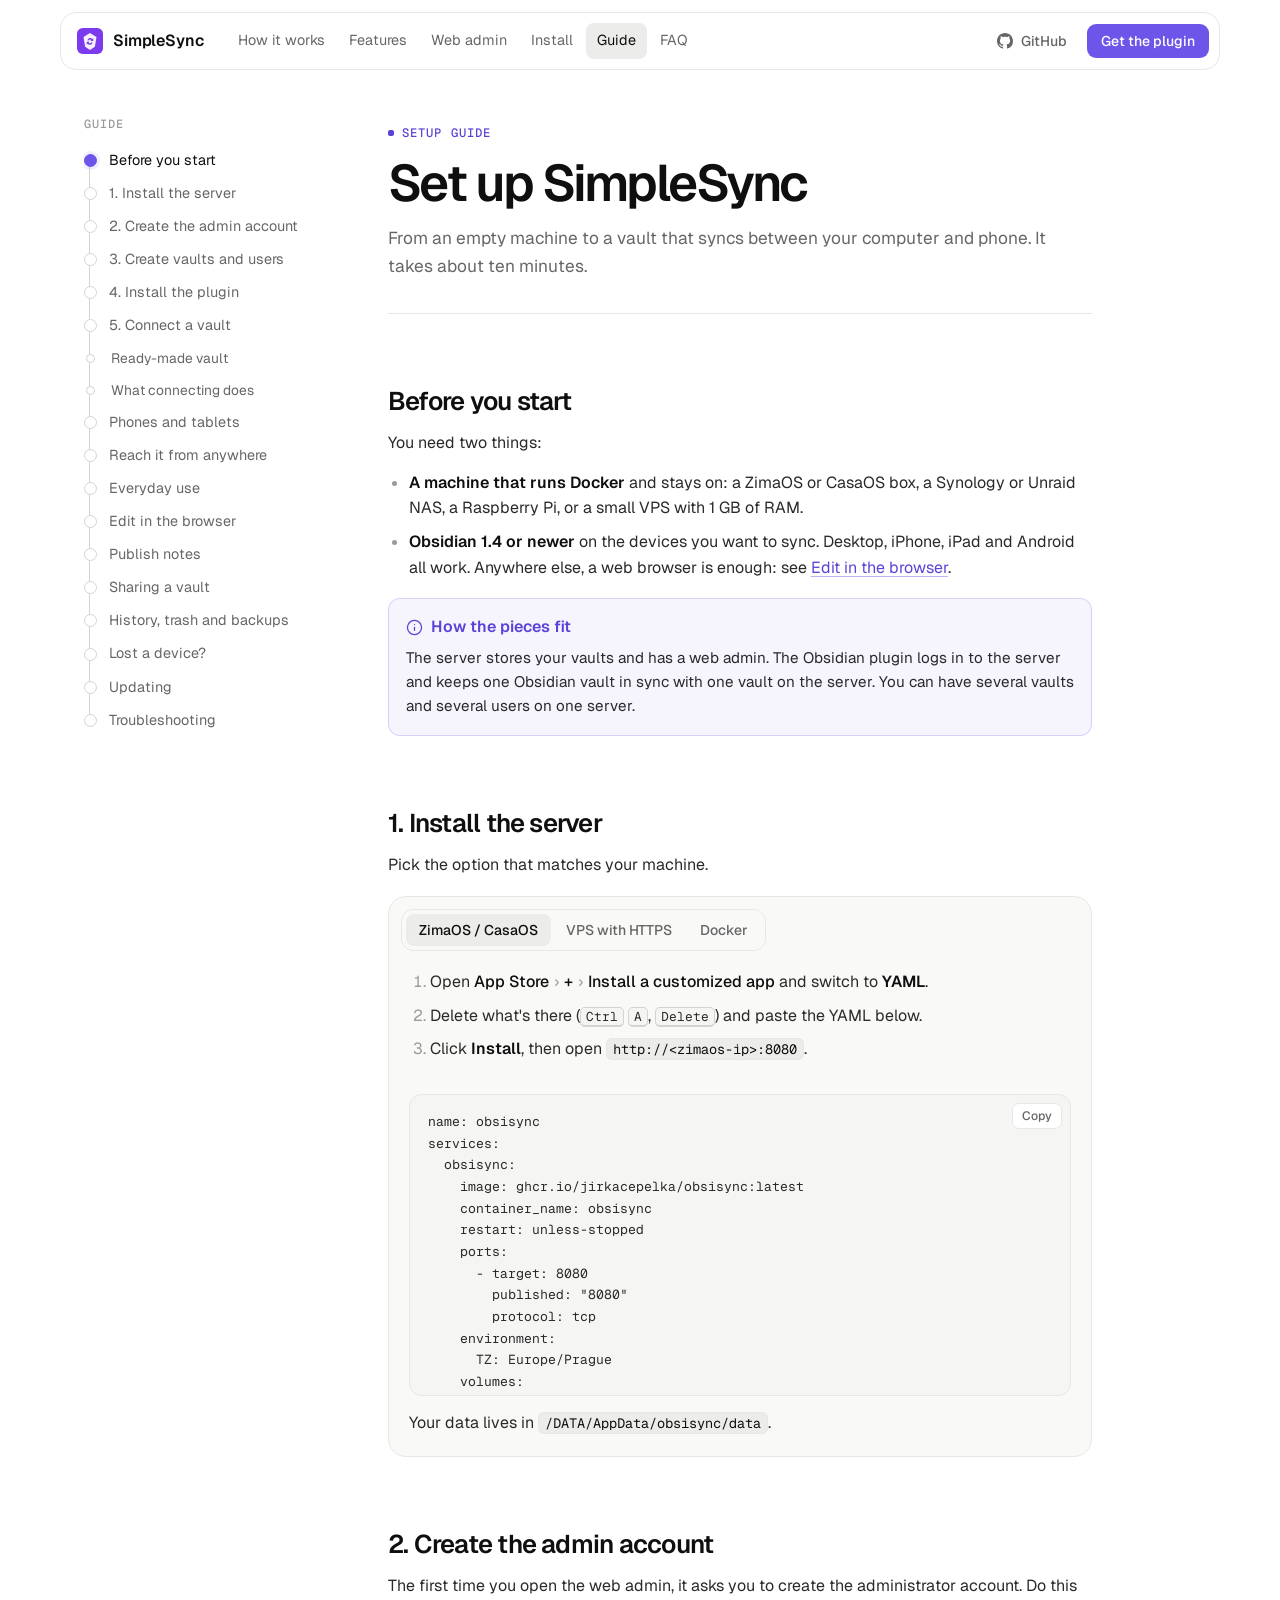
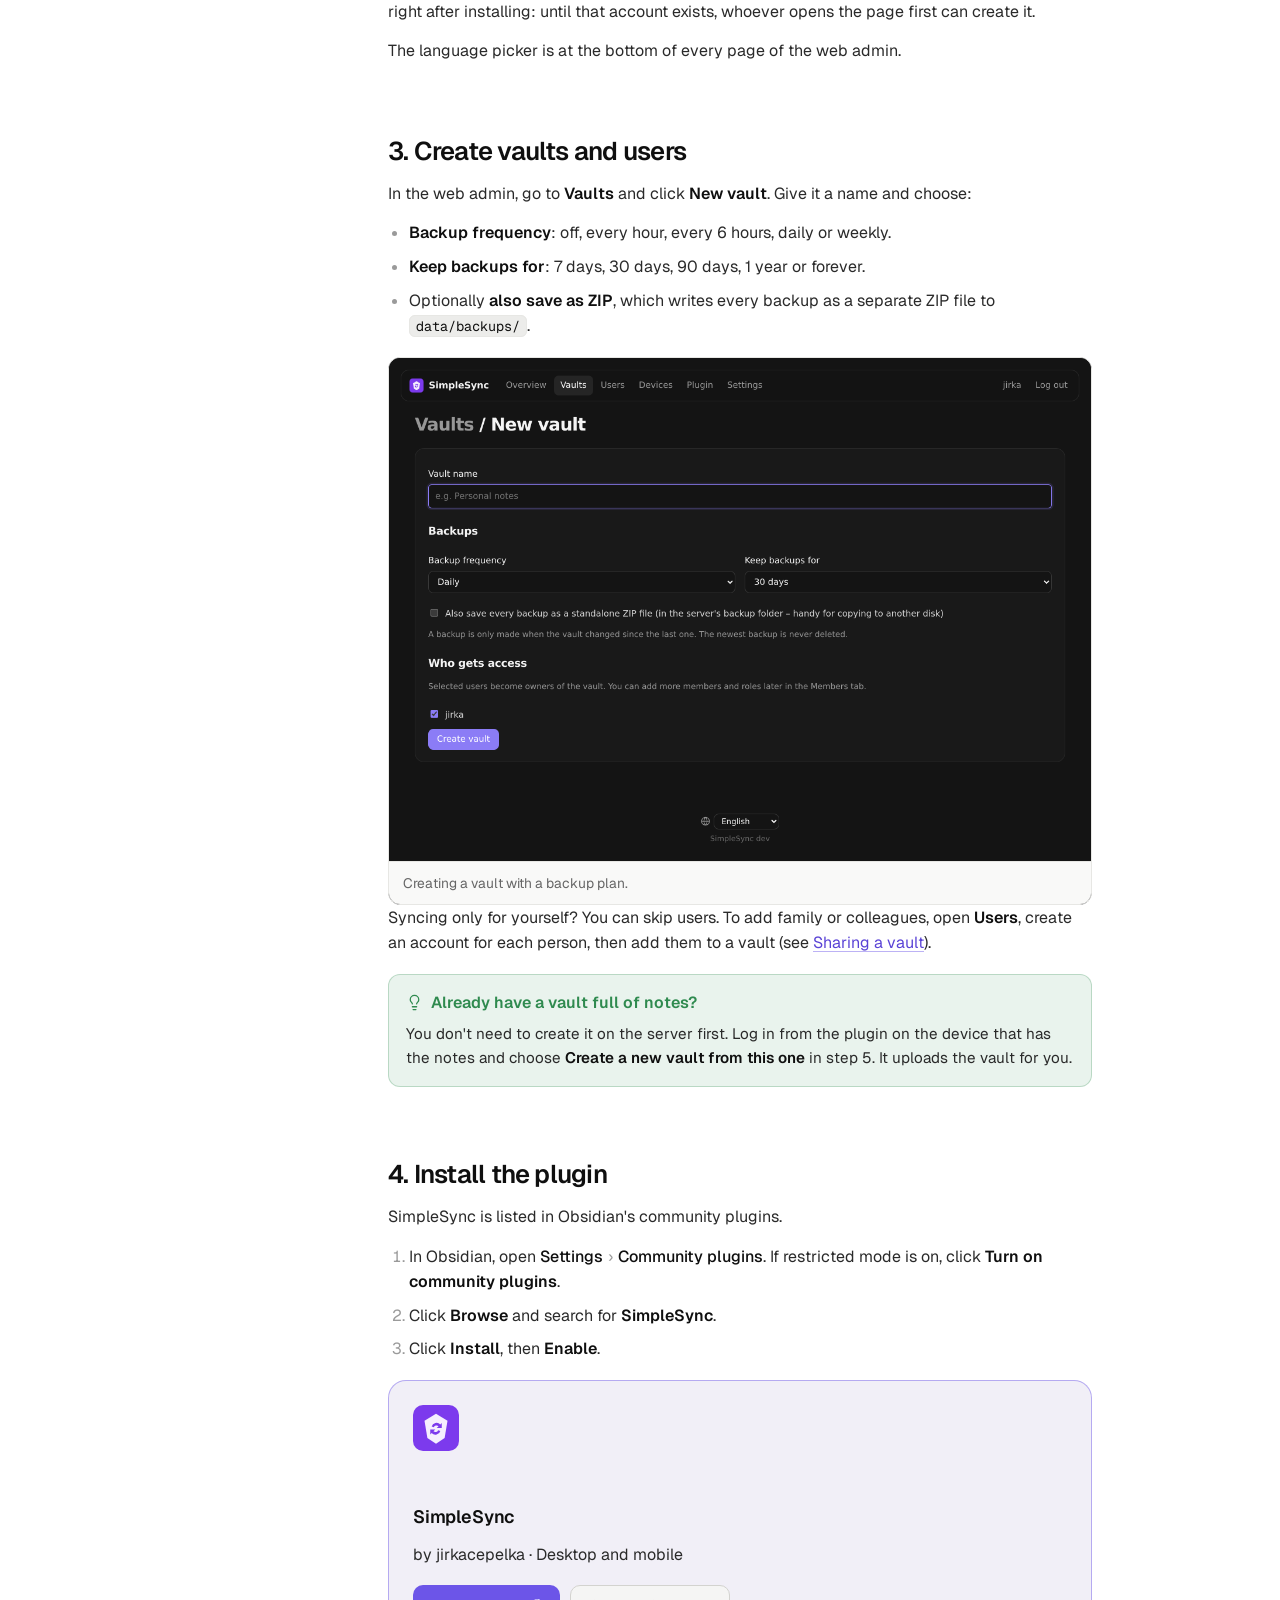
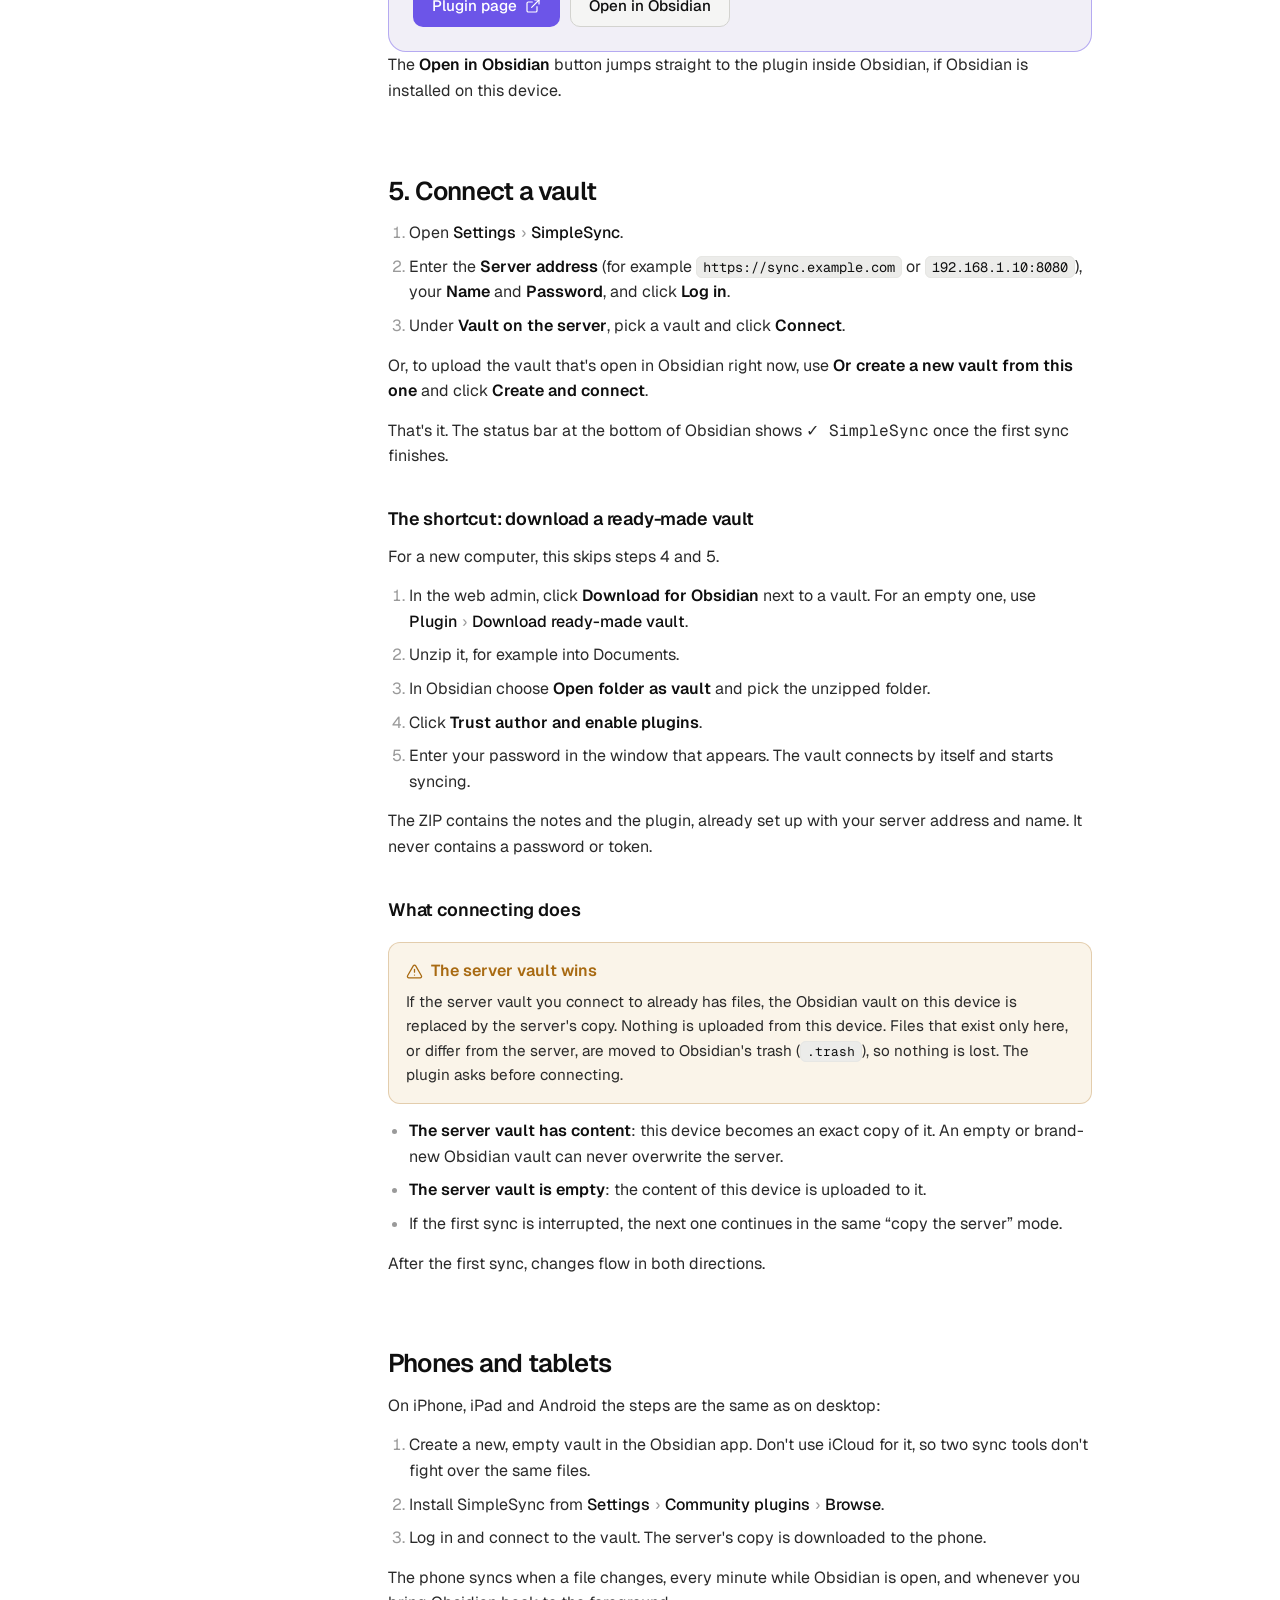
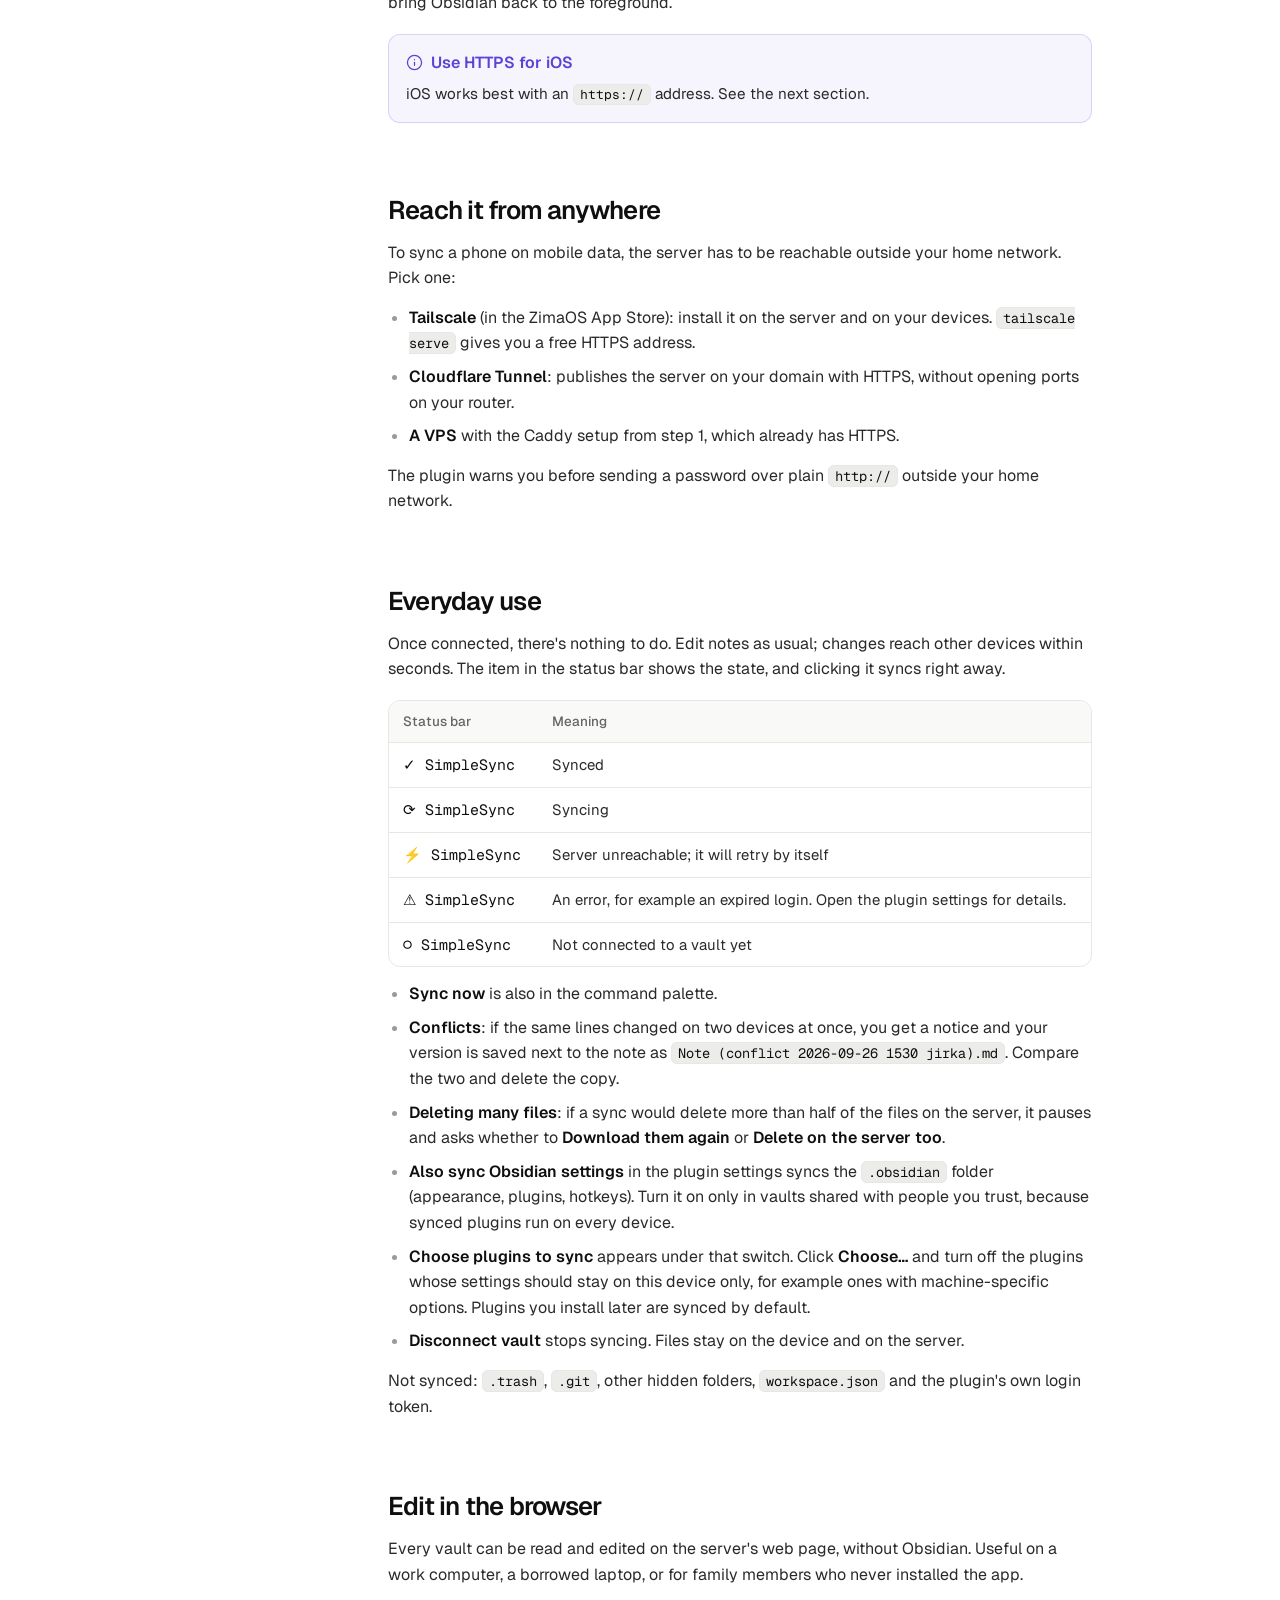
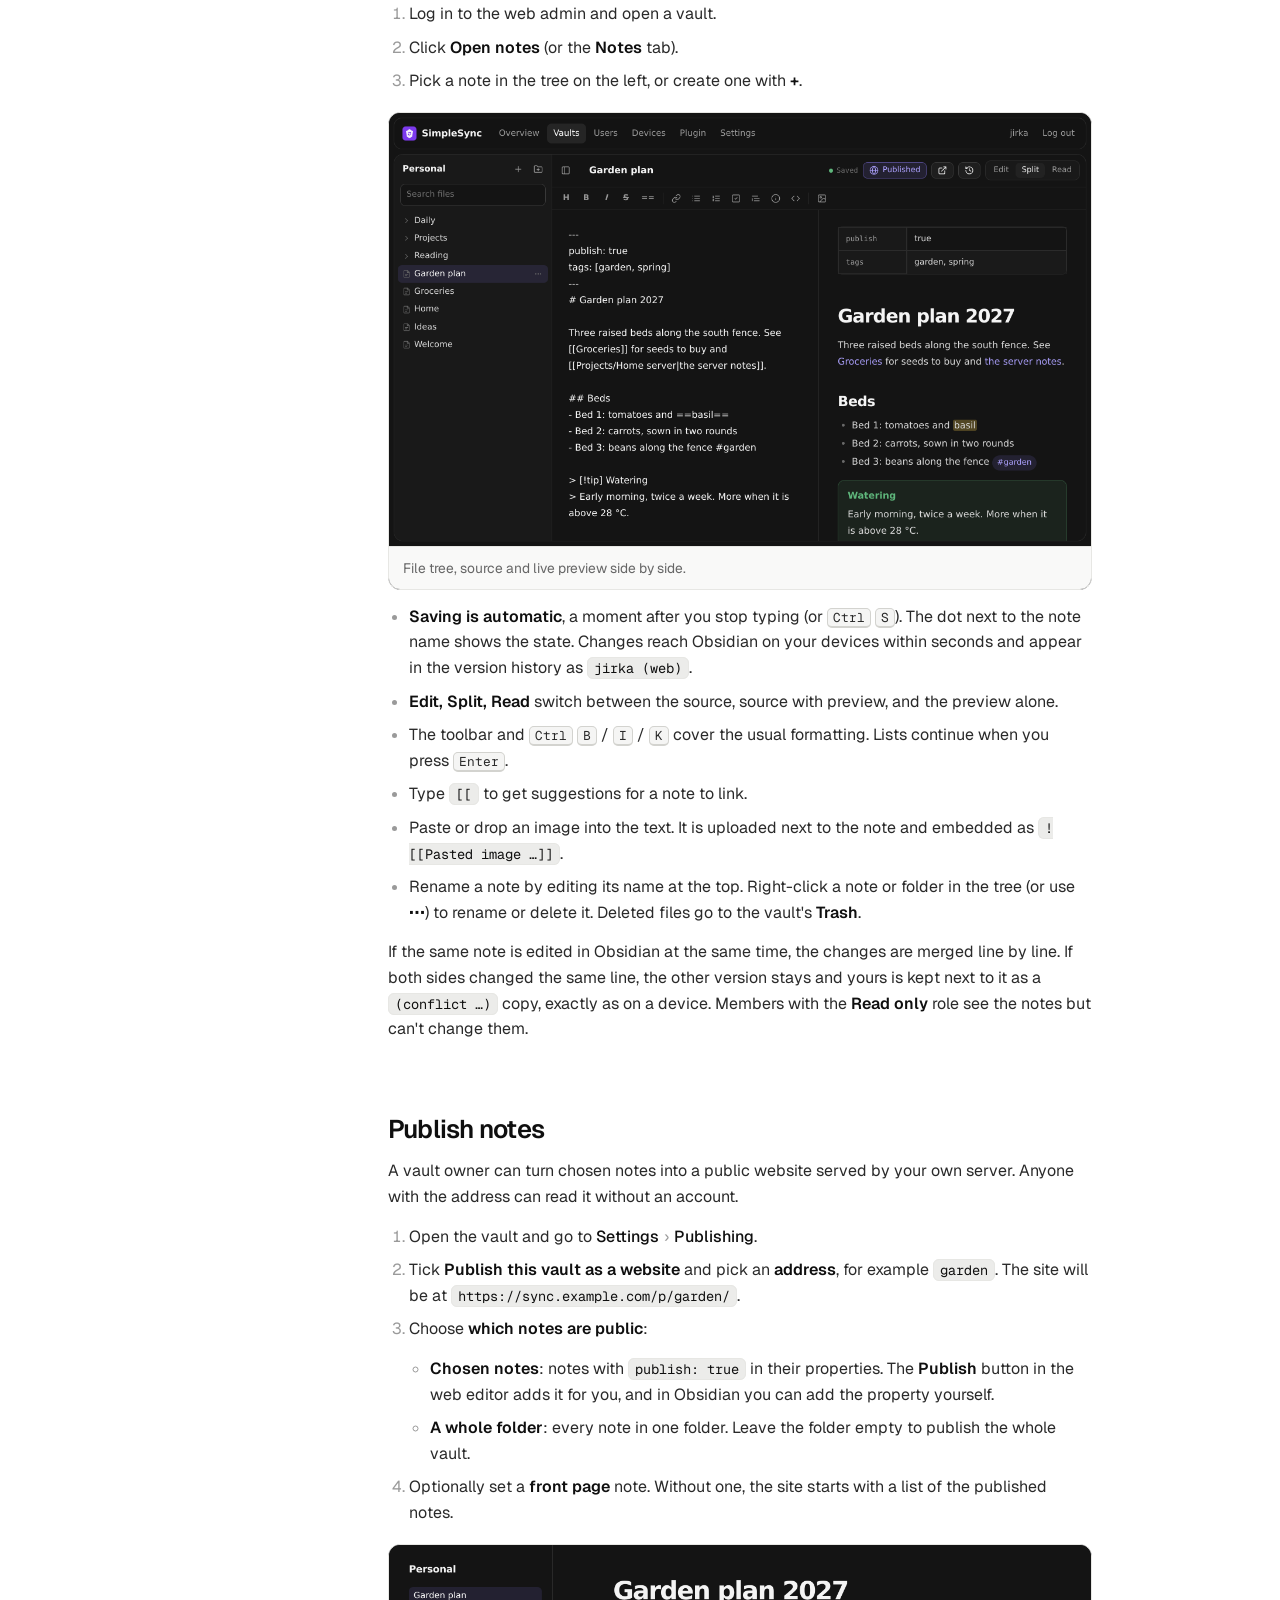
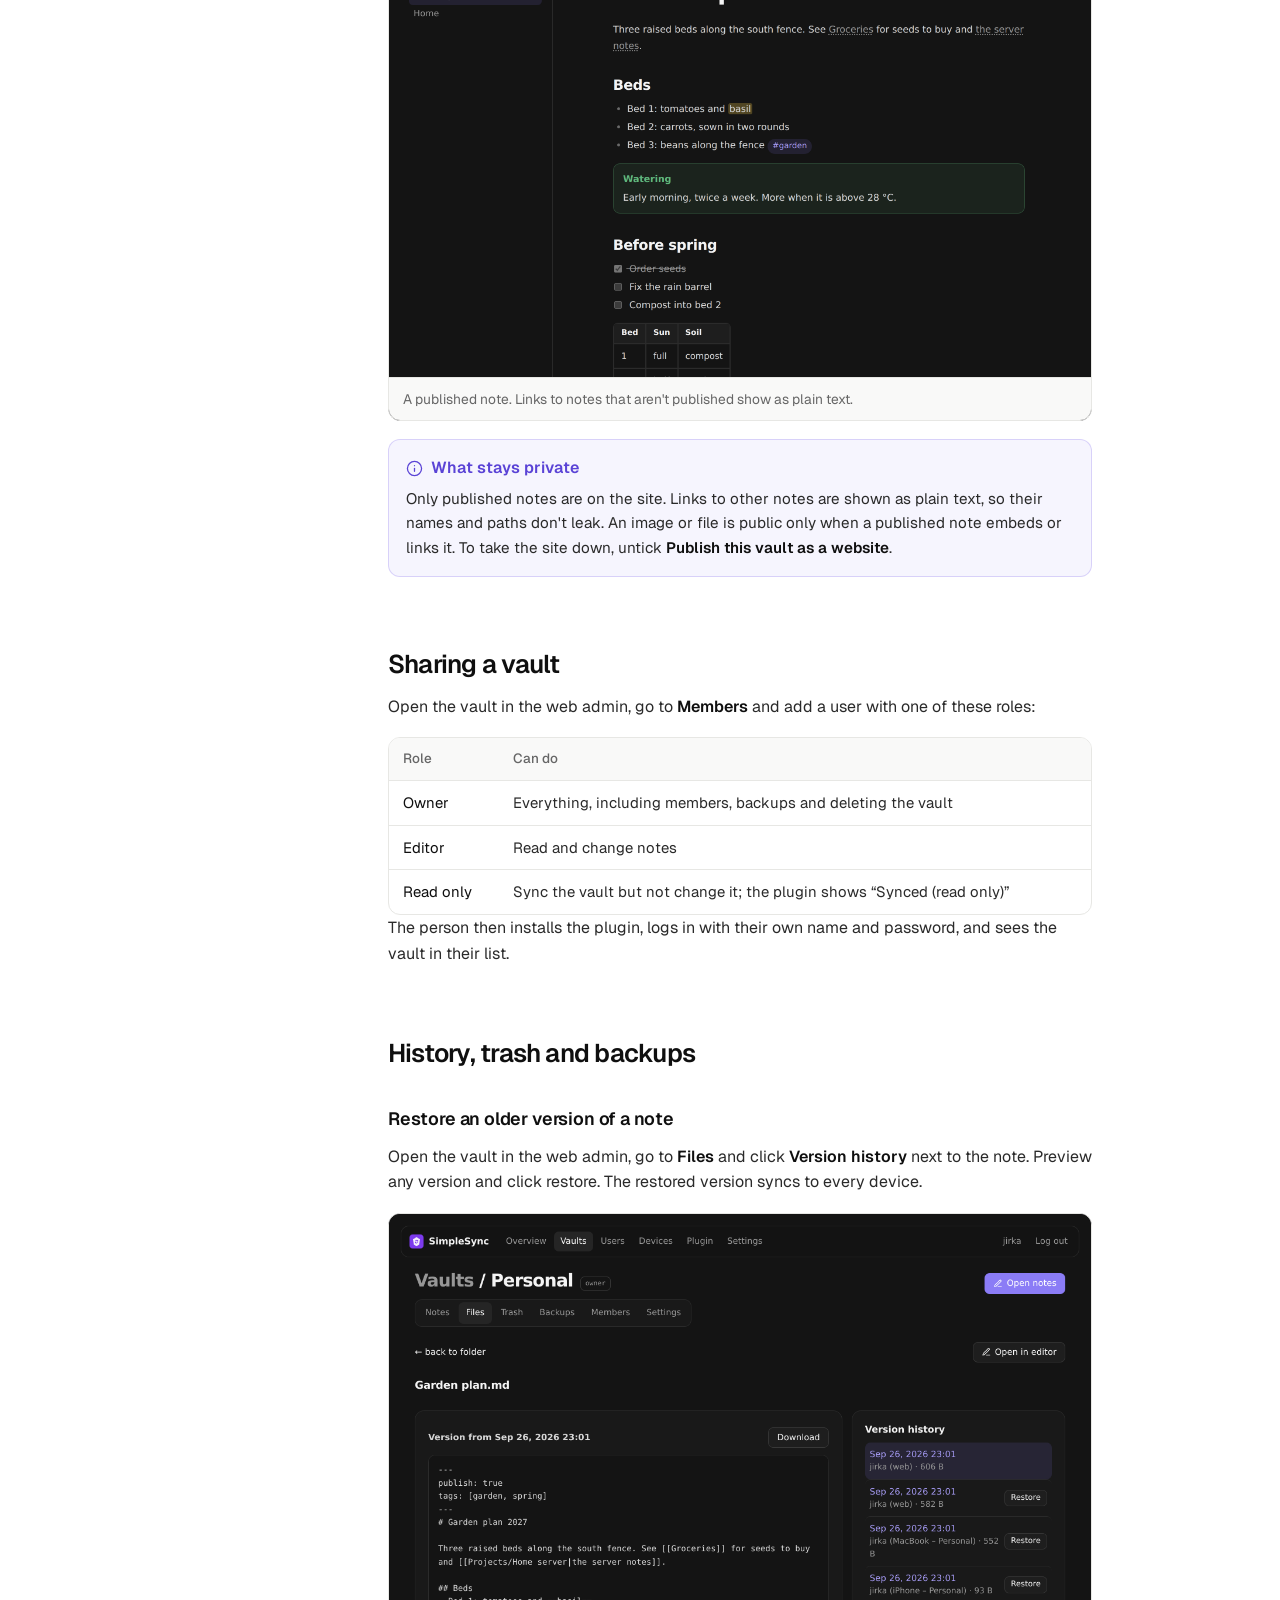
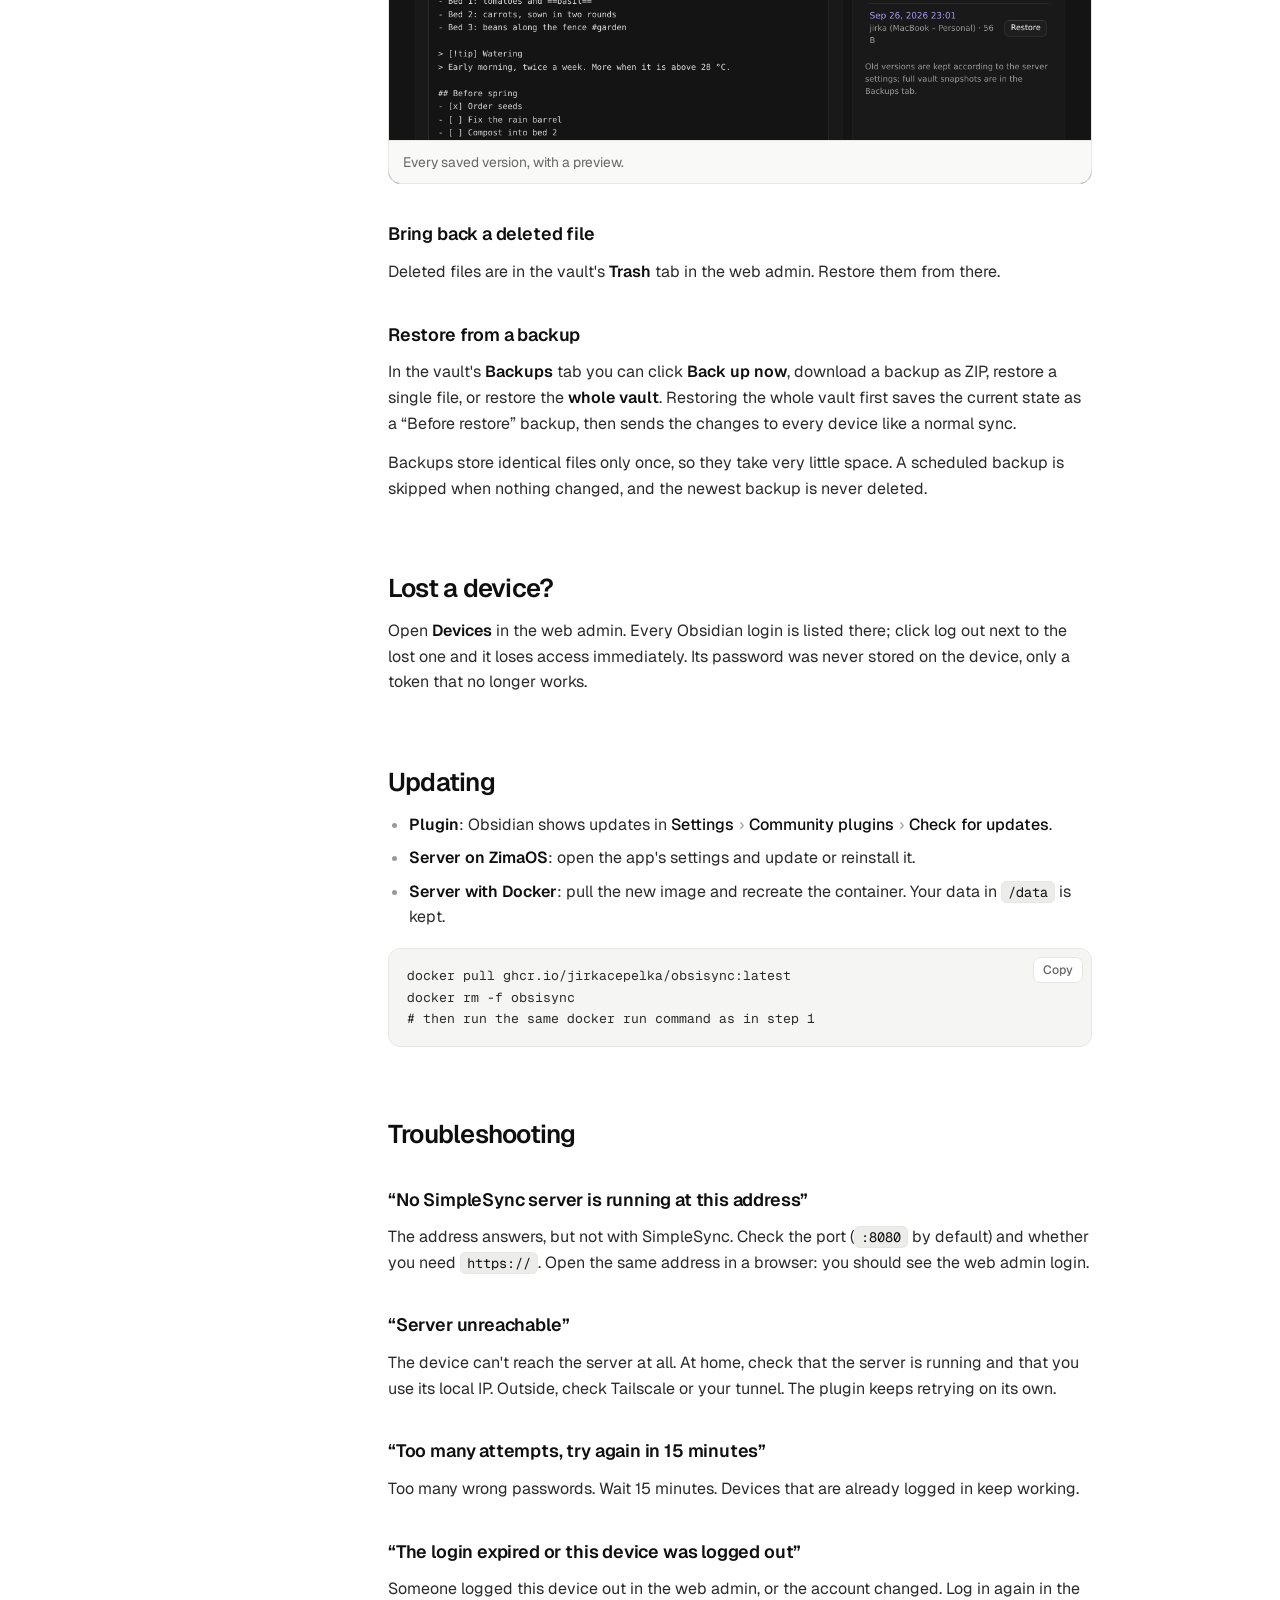
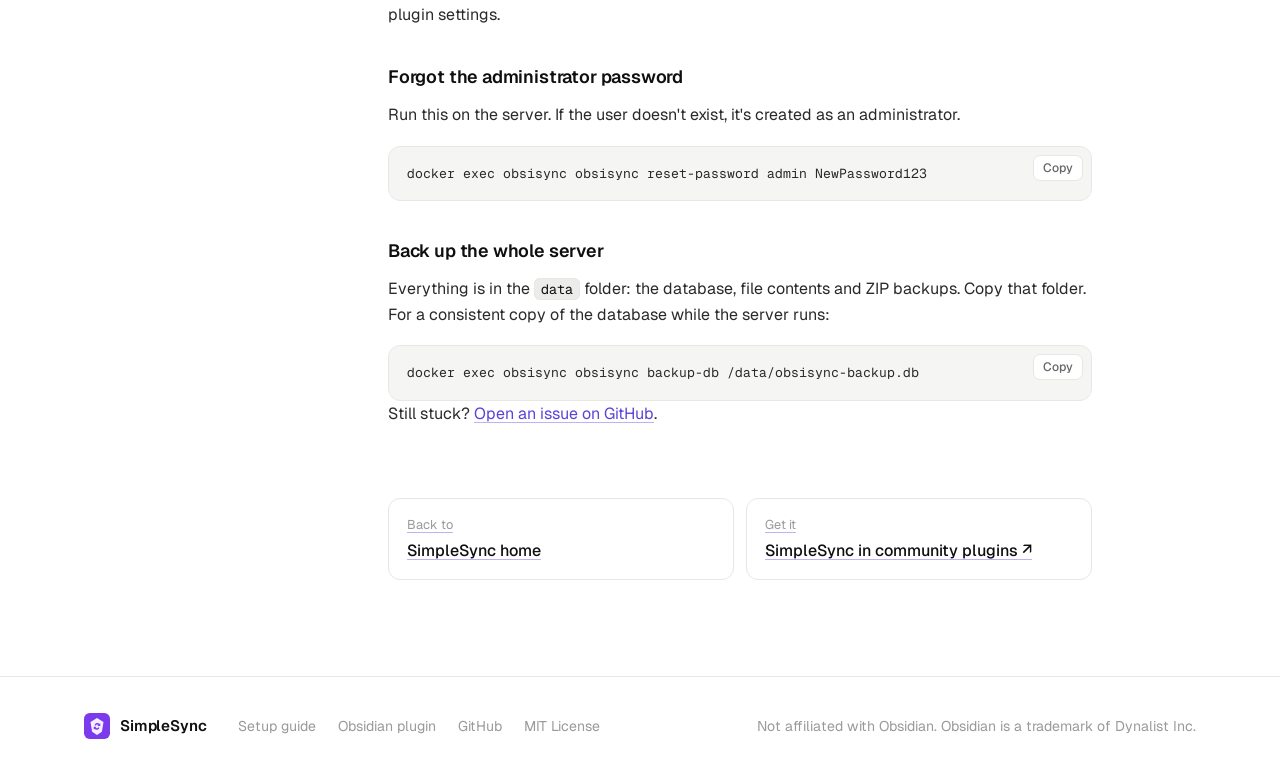
==== commit 9dcc24ef: "Guide: choose which plugins to sync (SimpleSync 0.7.0) Co-Authored-By: Claude Sonnet 5.5 <noreply@an" ====
--- a/guide.html
+++ b/guide.html
@@ -49,7 +49,7 @@
 <header class="nav">
   <div class="nav-inner">
     <a class="logo" href="./"><img src="assets/icon.svg" alt=""> SimpleSync</a>
-    <nav class="nav-links" id="navLinks" aria-label="Main">
+    <nav class="nav-links" aria-label="Main">
       <a href="./#how">How it works</a>
       <a href="./#features">Features</a>
       <a href="./#admin">Web admin</a>
@@ -60,7 +60,6 @@
     <div class="nav-end">
       <a class="btn btn-quiet small" href="https://github.com/jirkacepelka/SimpleSync"><svg class="icon"><use href="#i-github"/></svg>GitHub</a>
       <a class="btn btn-primary small" href="https://community.obsidian.md/plugins/simplesync">Get the plugin</a>
-      <button class="nav-toggle" type="button" aria-label="Menu" aria-expanded="false" aria-controls="navLinks"><svg class="icon" viewBox="0 0 24 24"><path d="M4 7h16M4 12h16M4 17h16"/></svg></button>
     </div>
   </div>
 </header>
@@ -84,7 +83,6 @@
       <li><a href="#publishing">Publish notes</a></li>
       <li><a href="#sharing">Sharing a vault</a></li>
       <li><a href="#restore">History, trash and backups</a></li>
-      <li><a href="#agents">AI agents (MCP)</a></li>
       <li><a href="#devices">Lost a device?</a></li>
       <li><a href="#update">Updating</a></li>
       <li><a href="#trouble">Troubleshooting</a></li>
@@ -285,6 +283,7 @@
       <li><b>Conflicts</b>: if the same lines changed on two devices at once, you get a notice and your version is saved next to the note as <code>Note (conflict 2026-09-26 1530 jirka).md</code>. Compare the two and delete the copy.</li>
       <li><b>Deleting many files</b>: if a sync would delete more than half of the files on the server, it pauses and asks whether to <b>Download them again</b> or <b>Delete on the server too</b>.</li>
       <li><b>Also sync Obsidian settings</b> in the plugin settings syncs the <code>.obsidian</code> folder (appearance, plugins, hotkeys). Turn it on only in vaults shared with people you trust, because synced plugins run on every device.</li>
+      <li><b>Choose plugins to sync</b> appears under that switch. Click <b>Choose…</b> and turn off the plugins whose settings should stay on this device only, for example ones with machine-specific options. Plugins you install later are synced by default.</li>
       <li><b>Disconnect vault</b> stops syncing. Files stay on the device and on the server.</li>
     </ul>
     <p>Not synced: <code>.trash</code>, <code>.git</code>, other hidden folders, <code>workspace.json</code> and the plugin's own login token.</p>
@@ -321,7 +320,6 @@
       <li>Optionally set a <b>front page</b> note. Without one, the site starts with a list of the published notes.</li>
     </ol>
     <figure class="figure"><img src="assets/published.png" alt="A published note with the site's navigation" width="2400" height="1480" loading="lazy"><figcaption>A published note. Links to notes that aren't published show as plain text.</figcaption></figure>
-    <p>Published sites have their own look, matching this website: a floating top bar with a <b>Log in</b> button, a light/dark switch, a filter for the navigation and a mobile menu. Each page has an <b>On this page</b> list that highlights the section you are reading, links on every heading, copy buttons on code blocks and a reading progress bar, and it prints cleanly. The site also has a <b>graph</b> of how the published notes link to each other, like Obsidian's graph view.</p>
     <div class="callout">
       <div class="callout-title"><svg class="icon"><use href="#i-info"/></svg>What stays private</div>
       <p>Only published notes are on the site. Links to other notes are shown as plain text, so their names and paths don't leak. An image or file is public only when a published note embeds or links it. To take the site down, untick <b>Publish this vault as a website</b>.</p>
@@ -351,20 +349,8 @@
     <p>In the vault's <b>Backups</b> tab you can click <b>Back up now</b>, download a backup as ZIP, restore a single file, or restore the <b>whole vault</b>. Restoring the whole vault first saves the current state as a “Before restore” backup, then sends the changes to every device like a normal sync.</p>
     <p>Backups store identical files only once, so they take very little space. A scheduled backup is skipped when nothing changed, and the newest backup is never deleted.</p>
 
-    <h2 id="agents">AI agents (MCP)</h2>
-    <p>The server is also an MCP server at <code>/mcp</code>. An AI agent such as Claude can list, read, search, create, edit, append to, move and delete notes in a vault without any local folder, including from scheduled tasks. Changes sync to your devices like any other edit and are kept in the version history.</p>
-    <ul>
-      <li><b>Claude</b>: add a custom connector with the address <code>https://sync.example.com/mcp</code>. You sign in and approve access on a consent page.</li>
-      <li><b>Other agents</b>: create a token on the <b>AI agents</b> page in the web admin and give it to the agent.</li>
-    </ul>
-    <p>Access is per vault or for all your vaults, read-only or read-write, and never more than your own role allows. You can revoke it at any time on the <b>AI agents</b> page.</p>
-    <div class="callout">
-      <div class="callout-title"><svg class="icon"><use href="#i-info"/></svg>Needs to be reachable</div>
-      <p>The agent connects from the internet, so the server needs an HTTPS address that it can reach. See <a href="#outside">Reach it from anywhere</a>.</p>
-    </div>
-
     <h2 id="devices">Lost a device?</h2>
-    <p>Open <b>Devices</b> in the web admin. Every Obsidian login is listed there, with the vault it uses; click log out next to the lost one and it loses access immediately. Its password was never stored on the device, only a token that no longer works.</p>
+    <p>Open <b>Devices</b> in the web admin. Every Obsidian login is listed there; click log out next to the lost one and it loses access immediately. Its password was never stored on the device, only a token that no longer works.</p>
 
     <h2 id="update">Updating</h2>
     <ul>
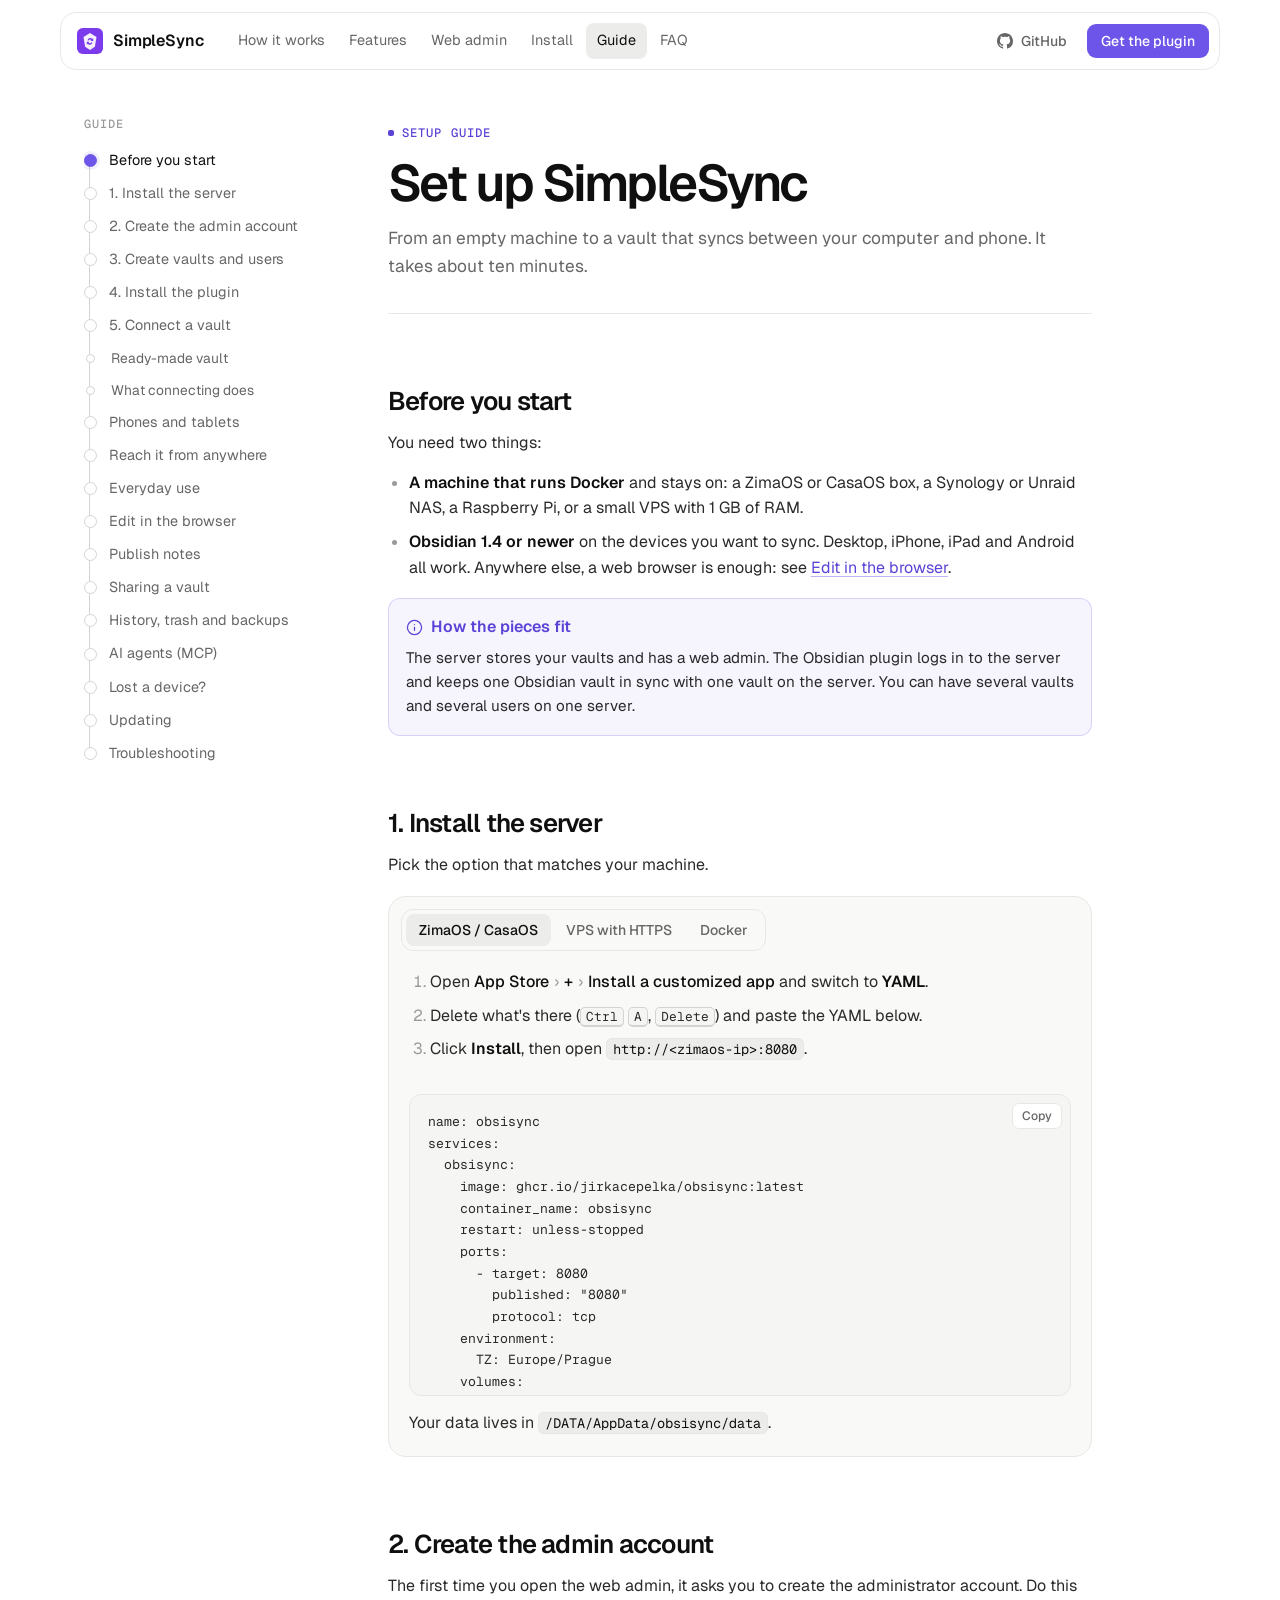
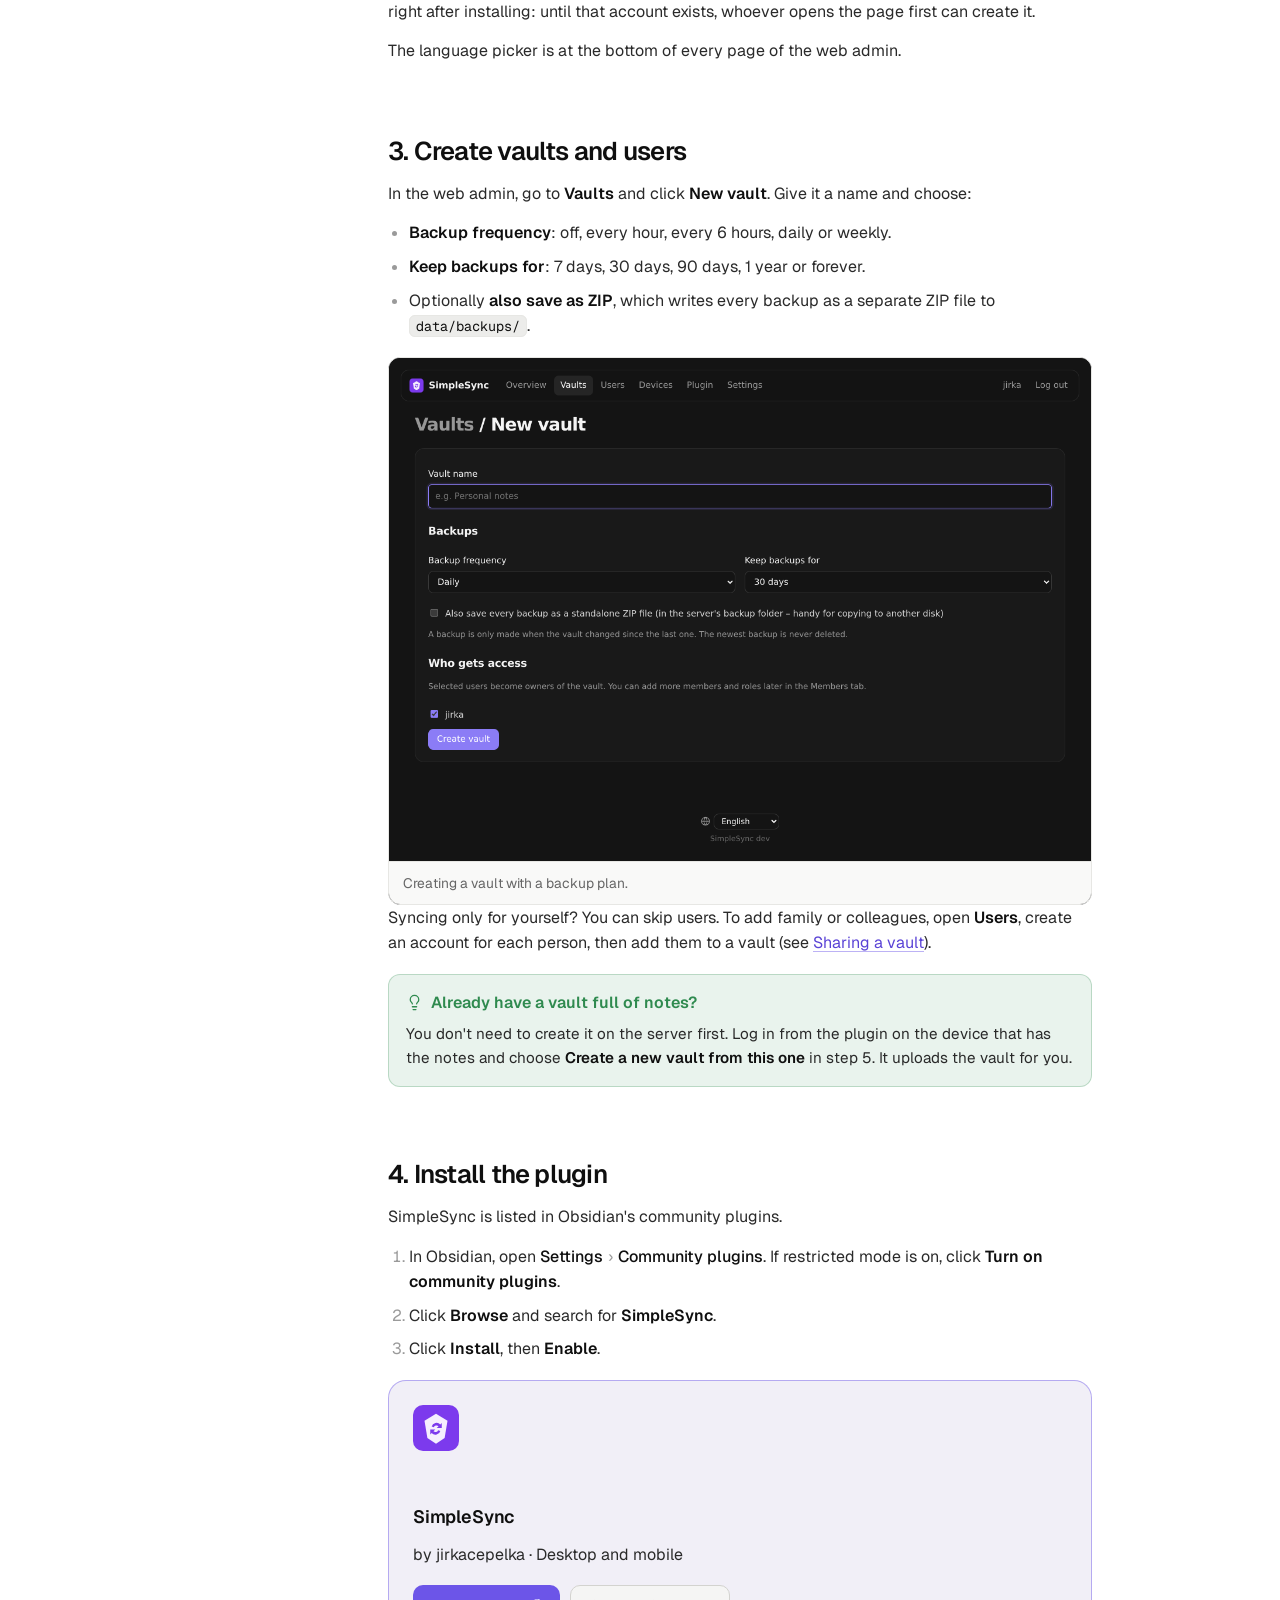
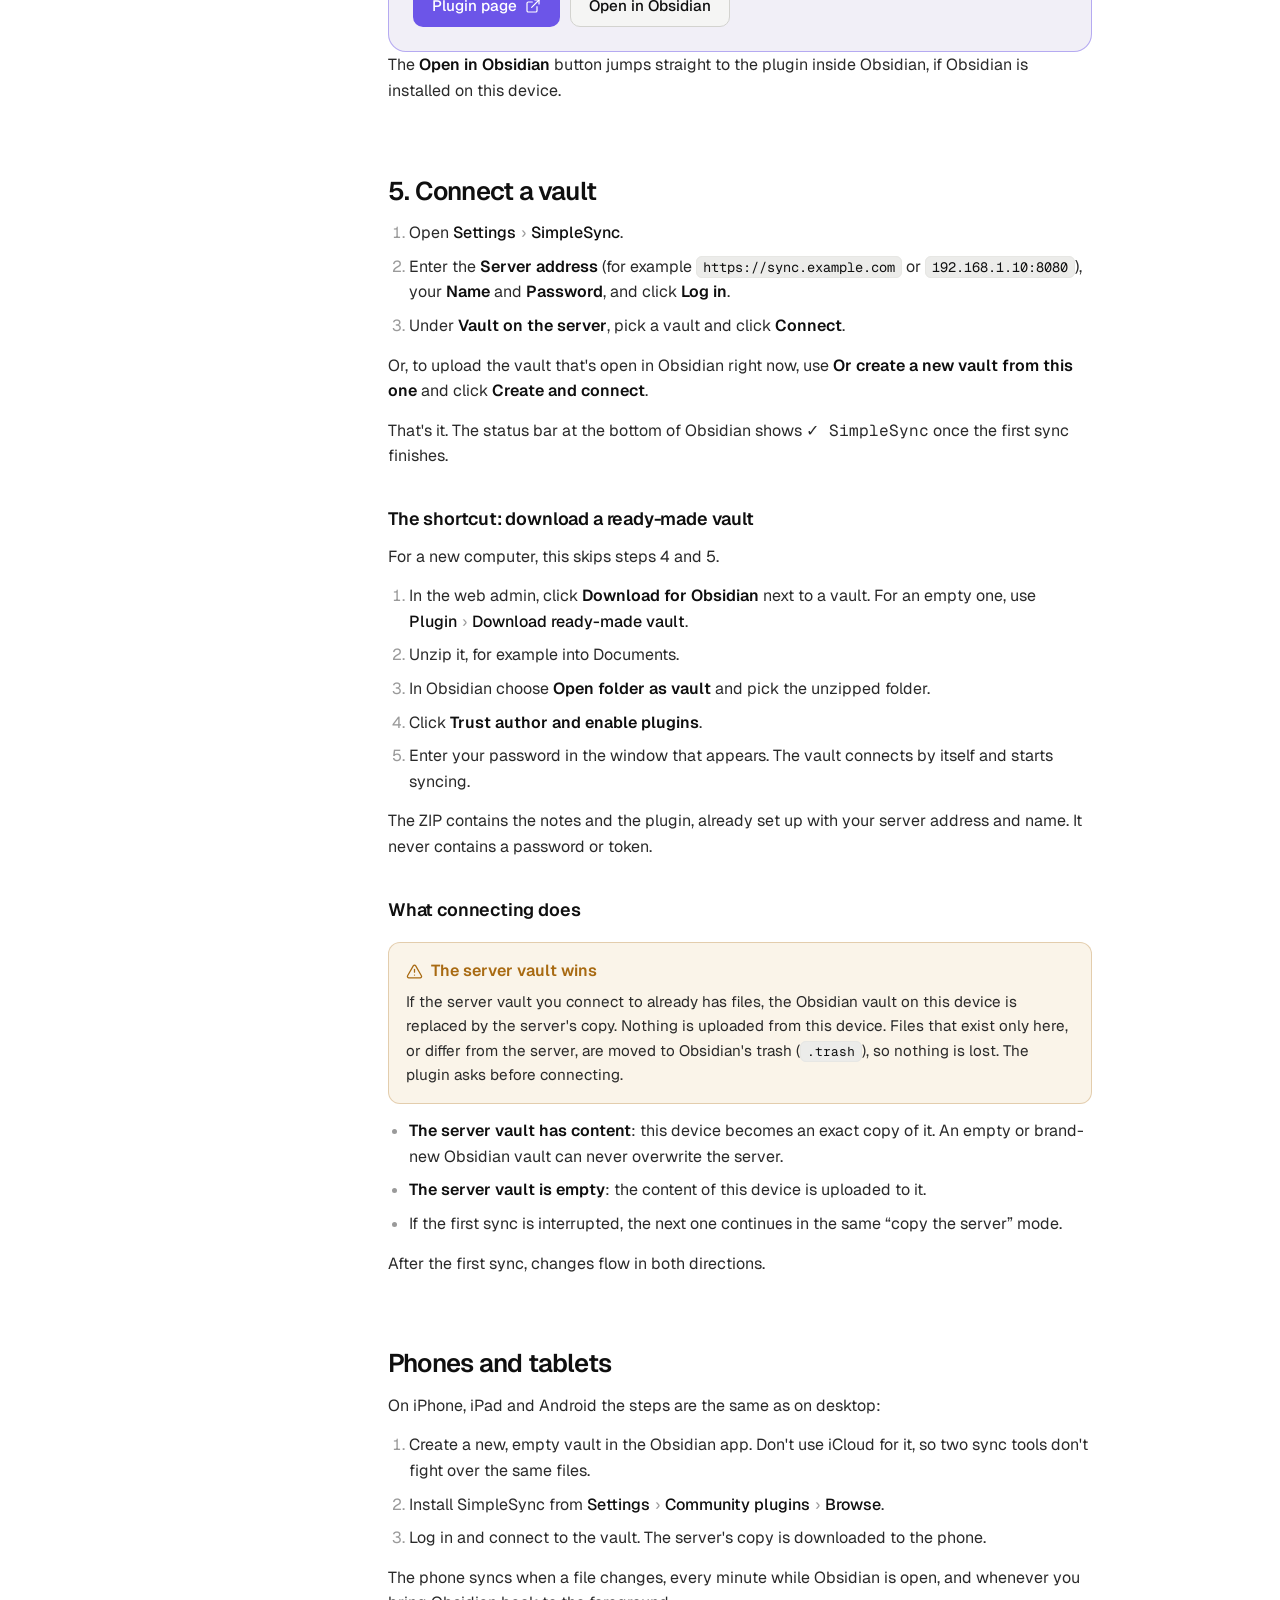
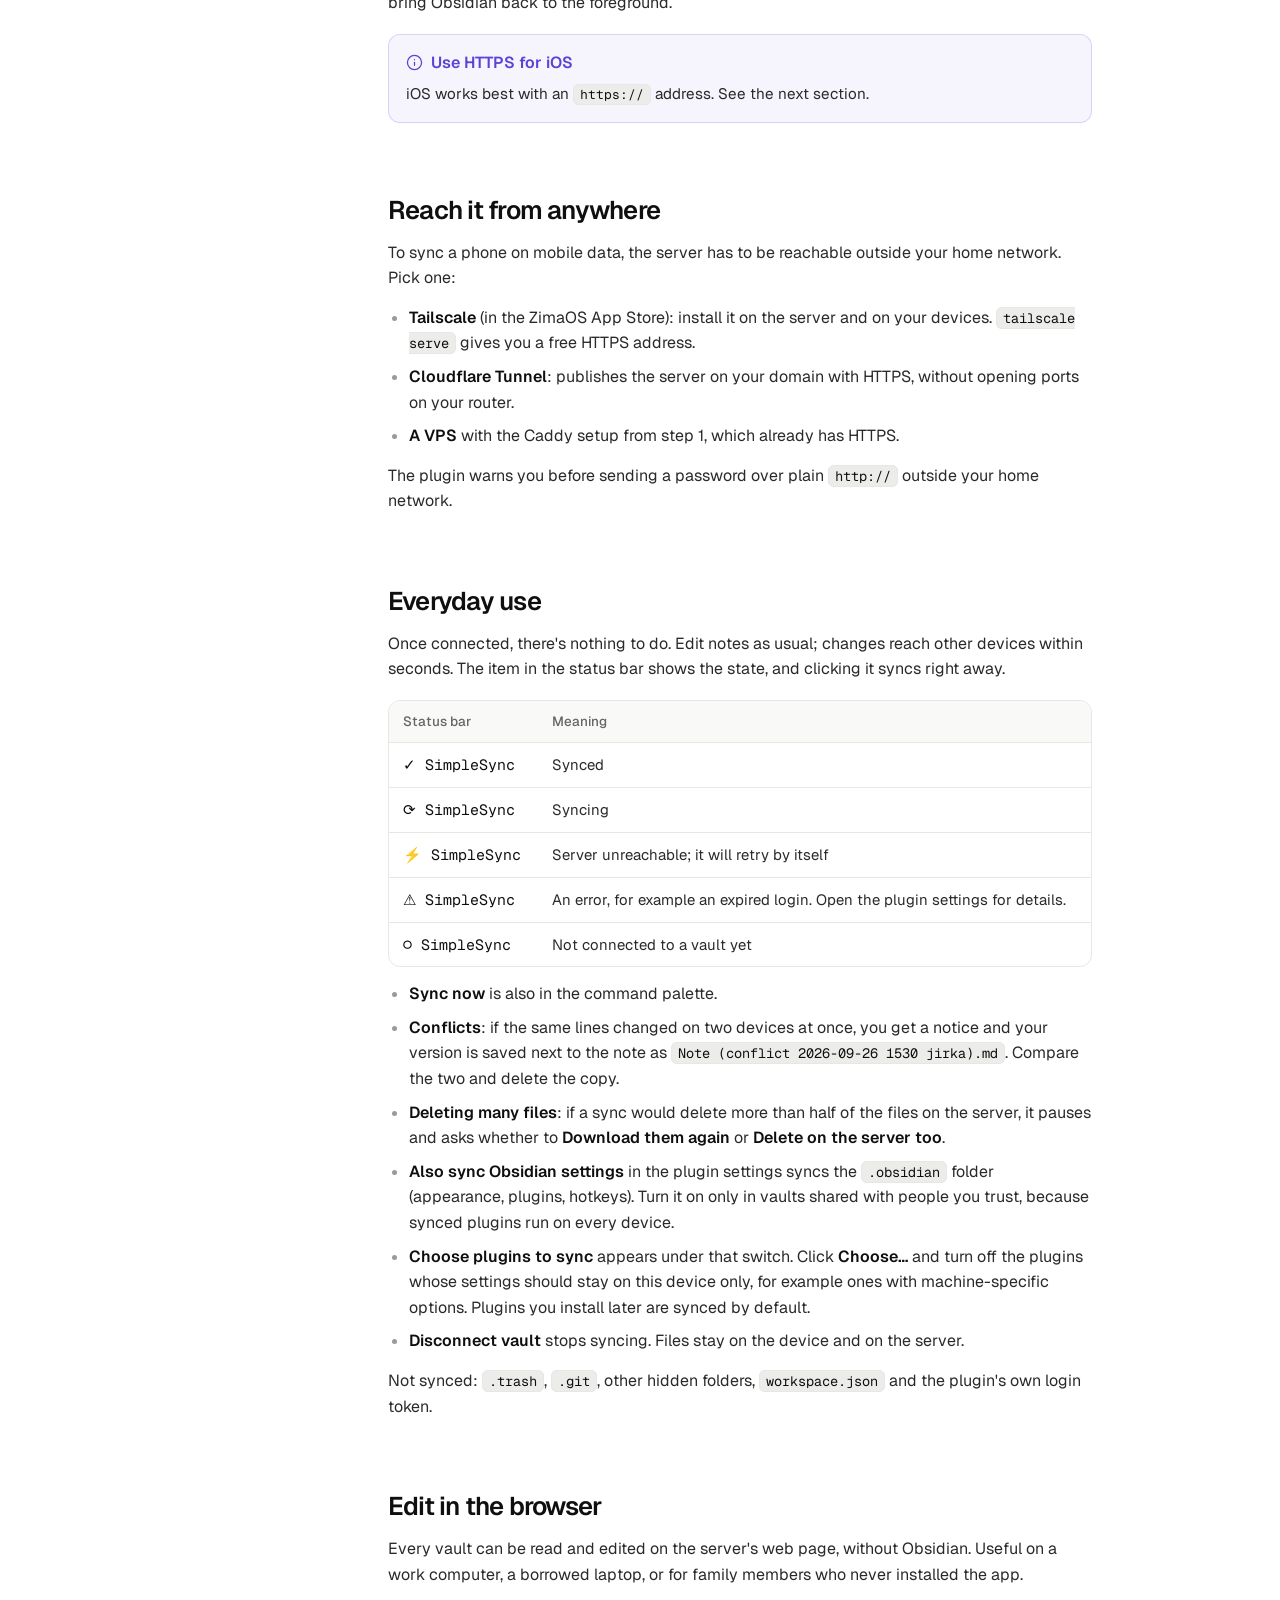
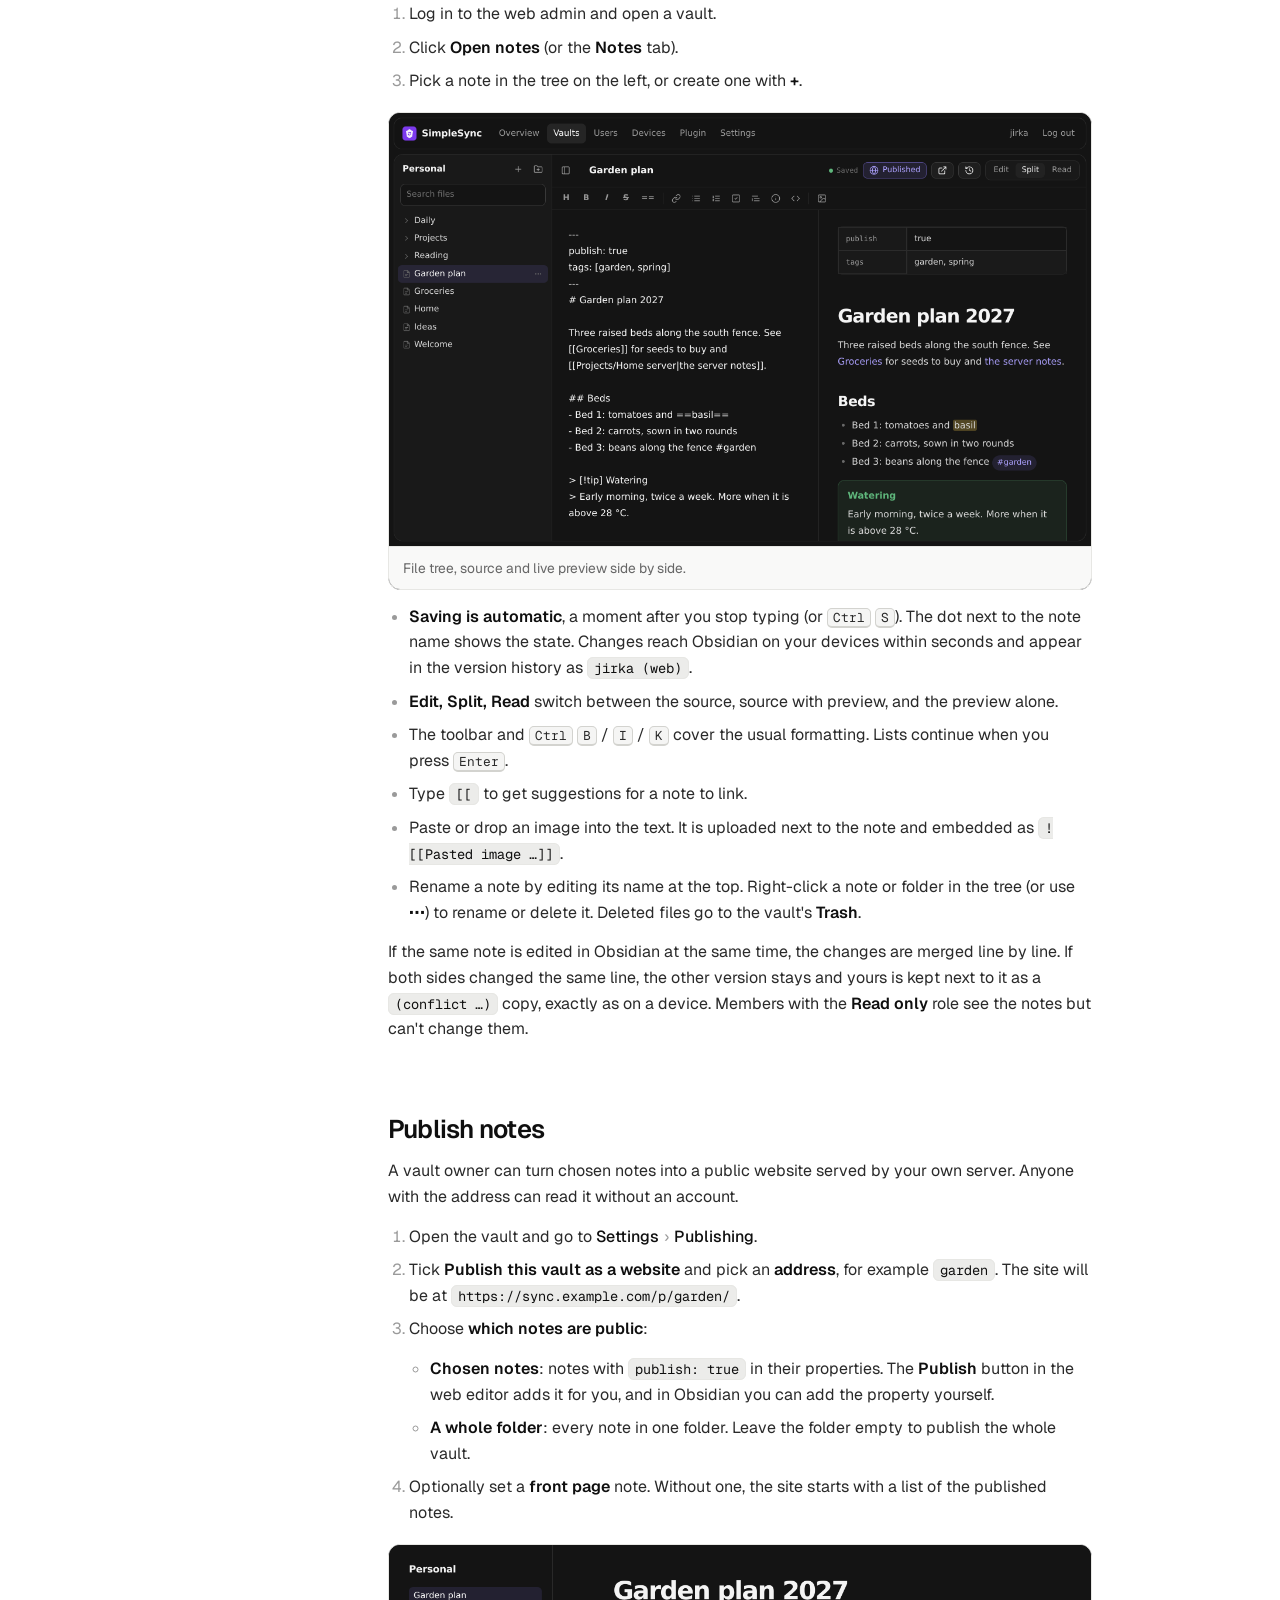
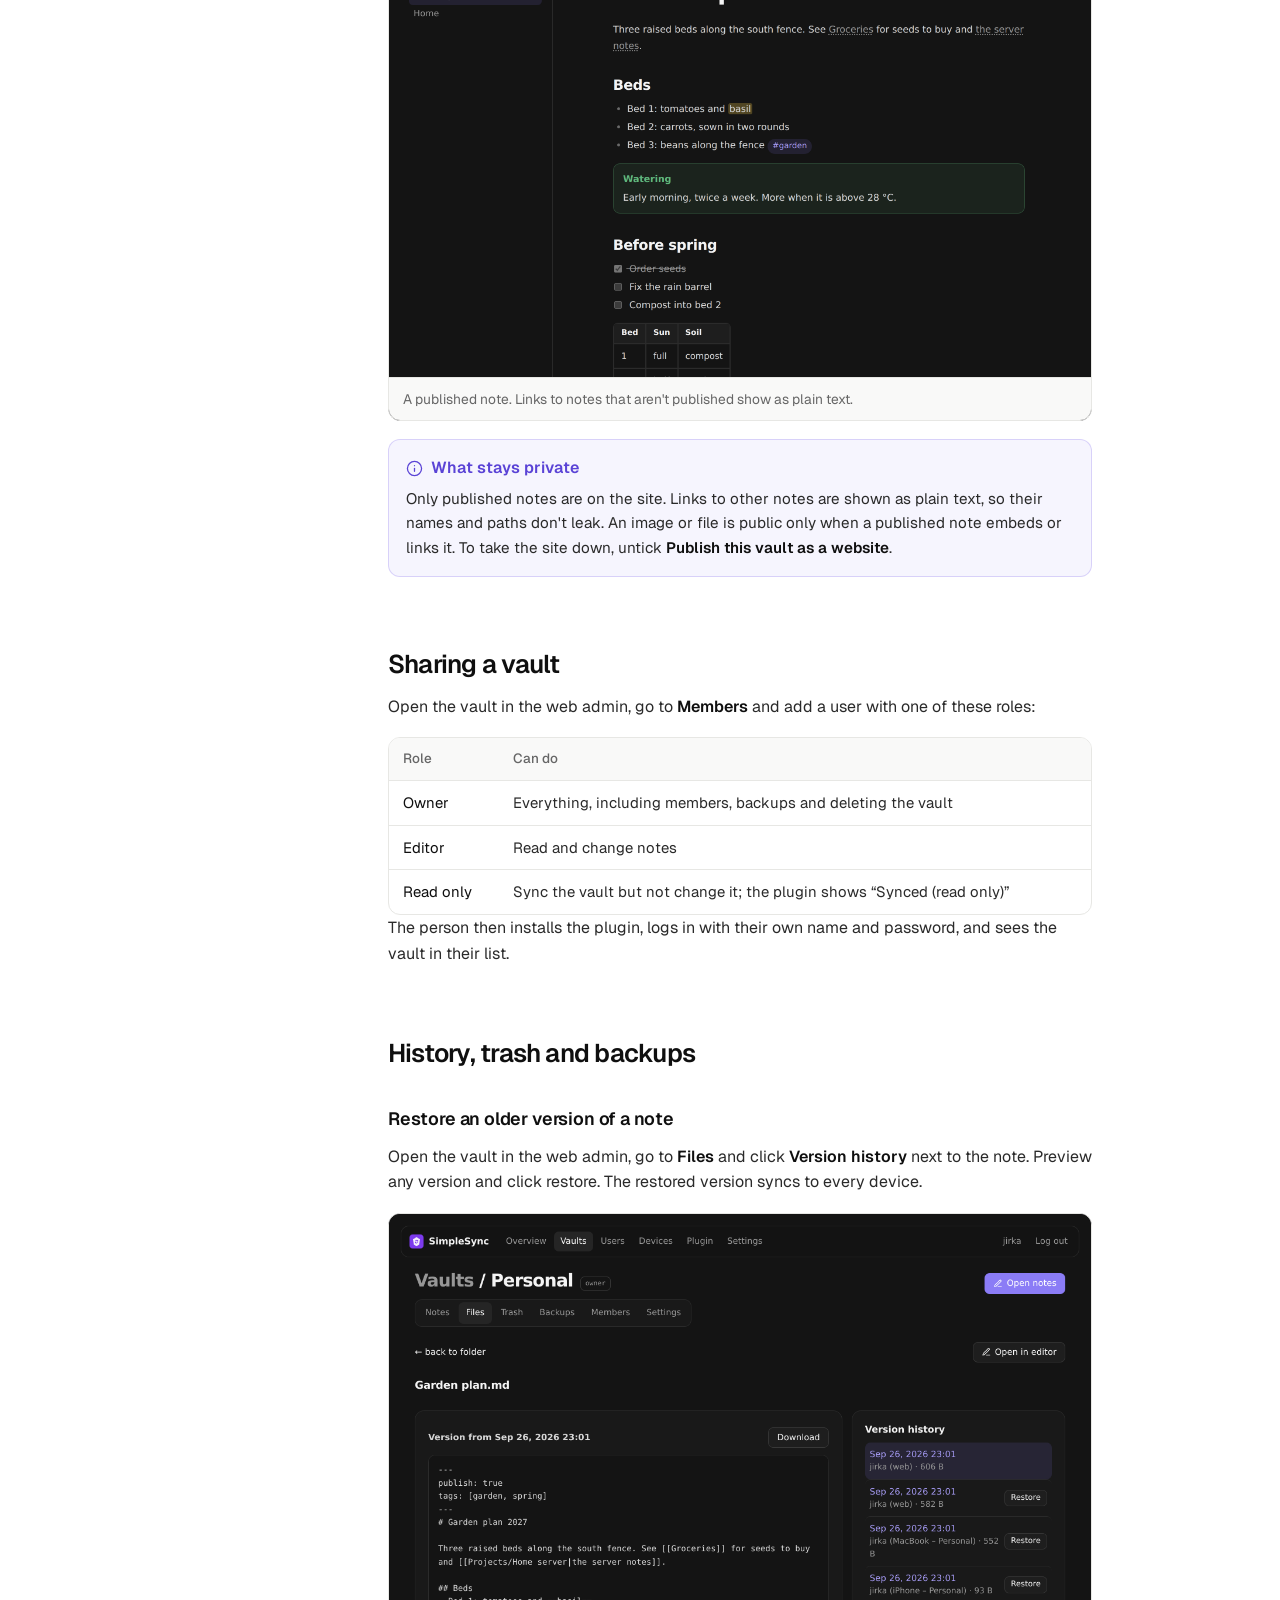
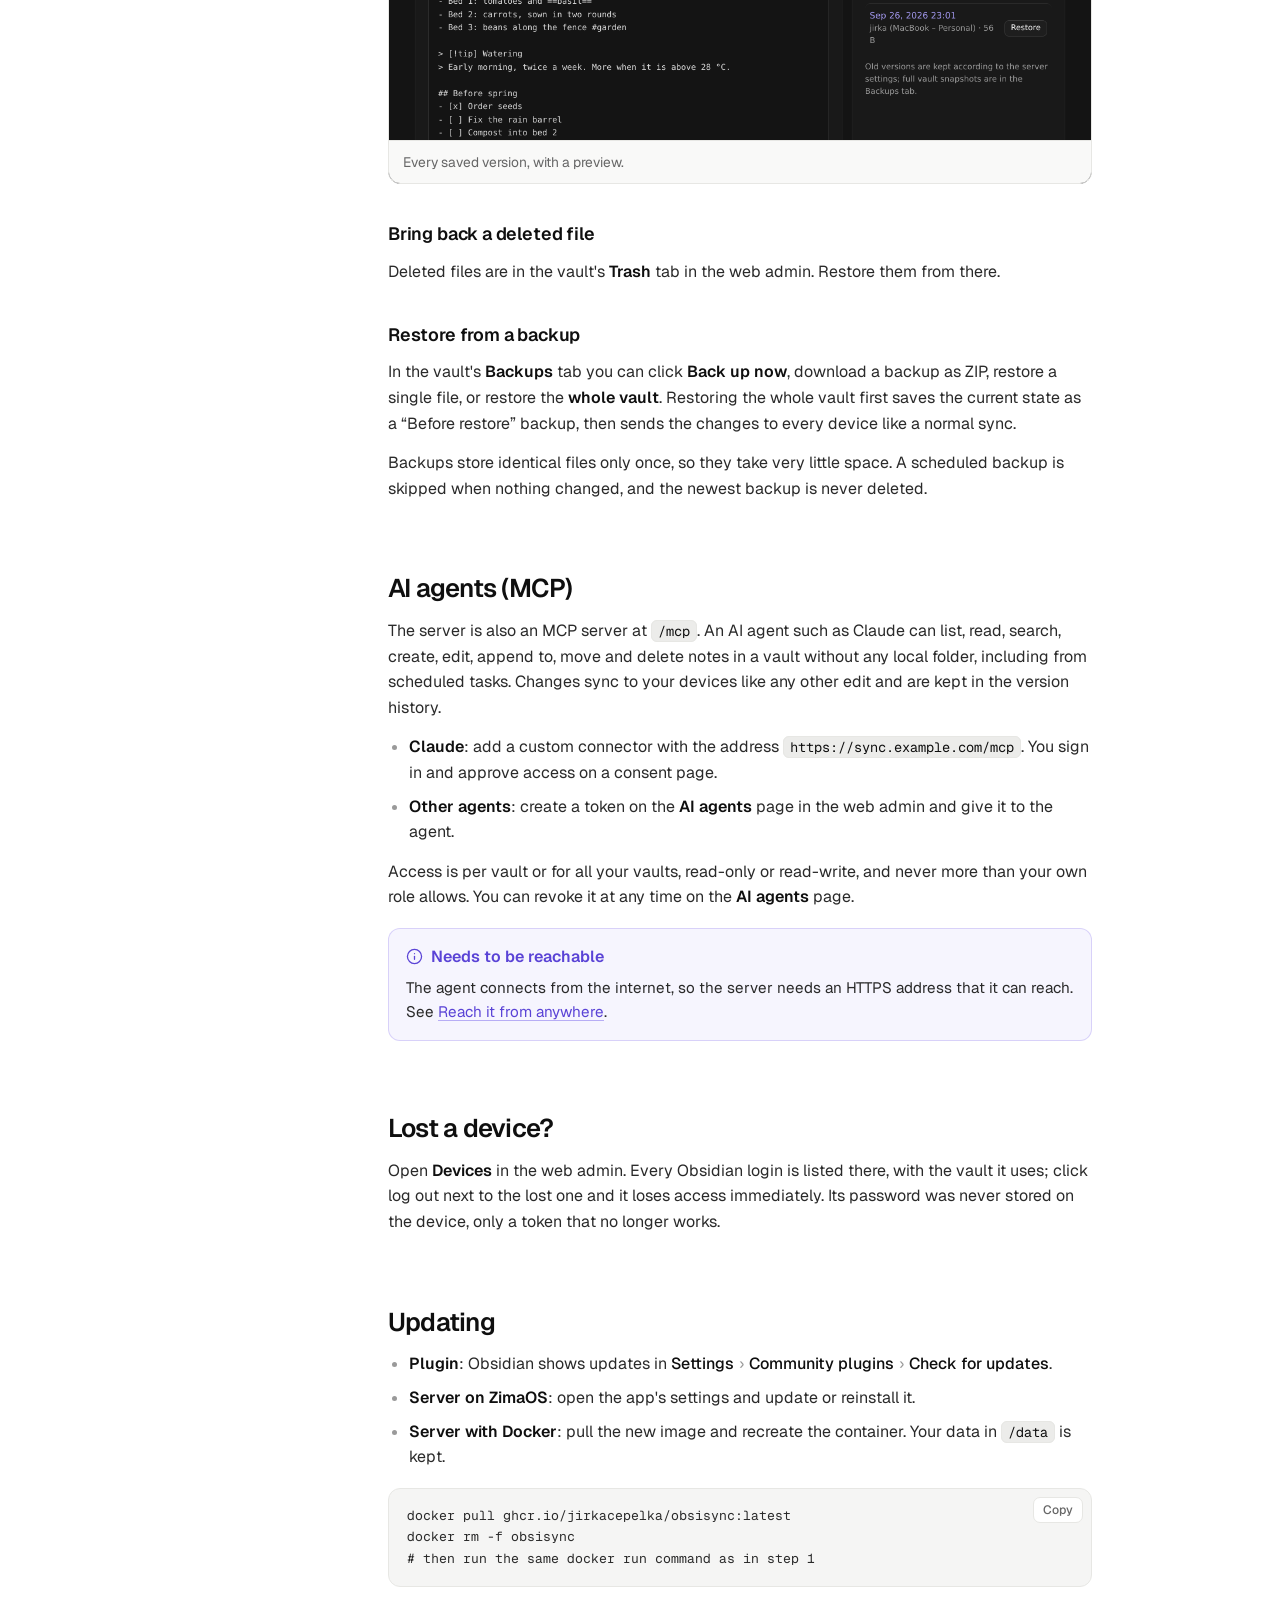
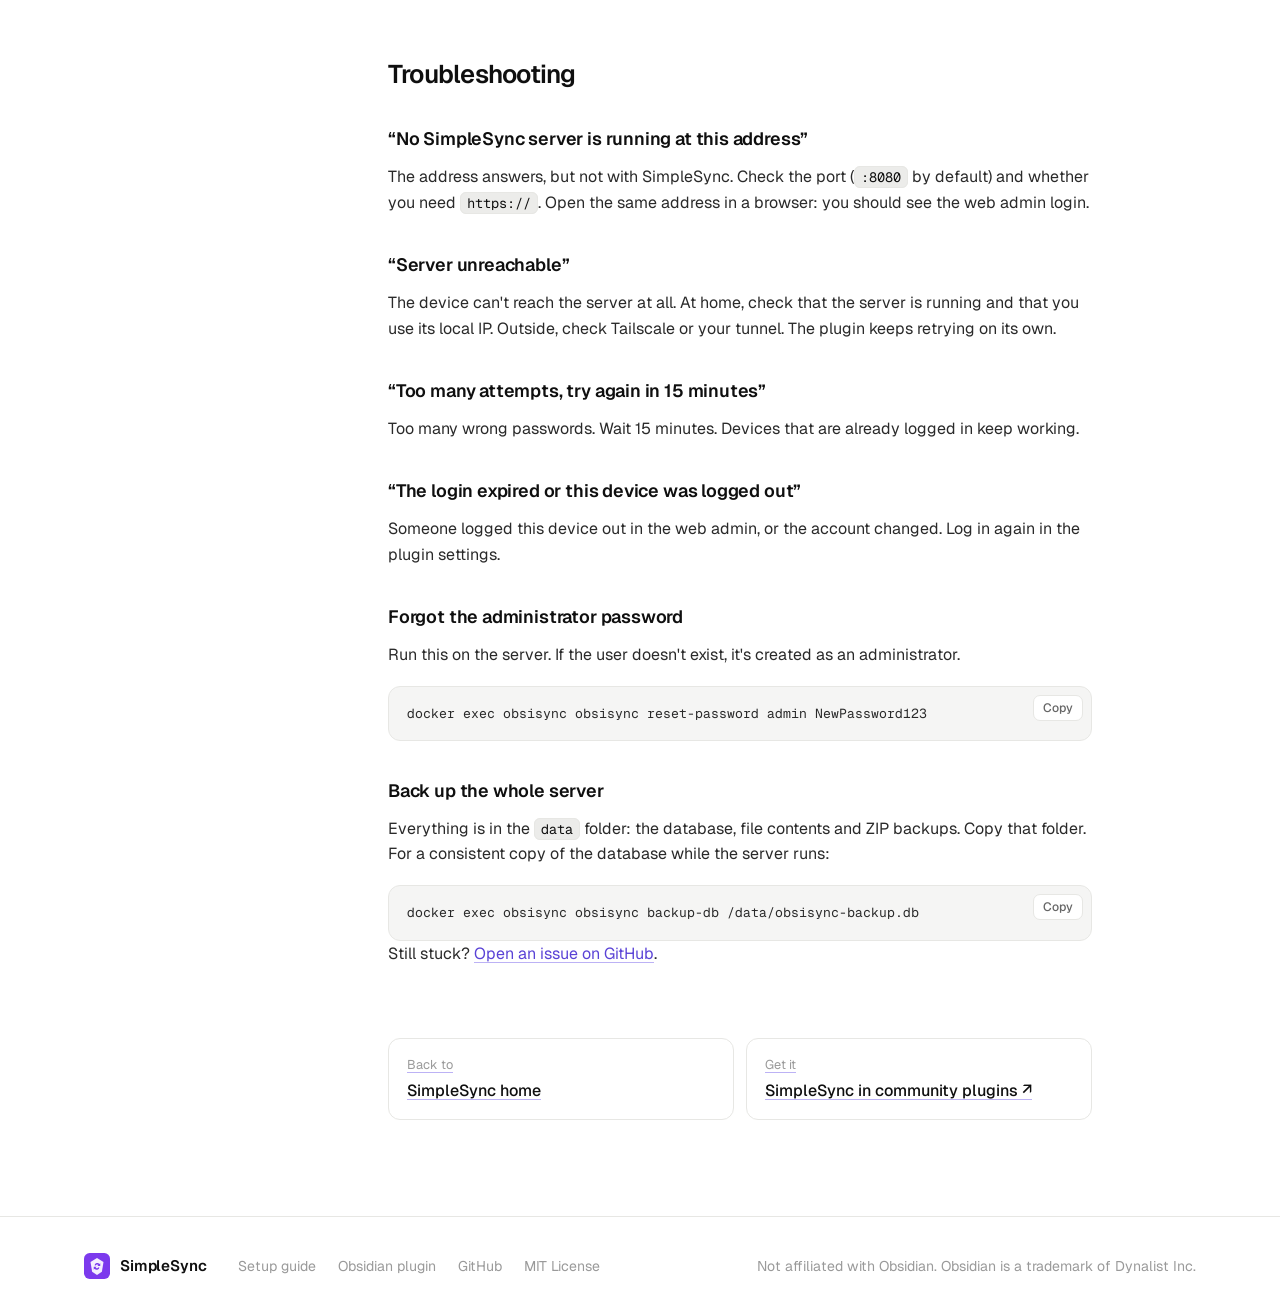
==== commit 0c5b6241: "Merge pull request #8 from jirkacepelka/claude/friendly-maxwell-uvakun Guide: choose which plugins t" ====
--- a/guide.html
+++ b/guide.html
@@ -83,6 +83,7 @@
       <li><a href="#publishing">Publish notes</a></li>
       <li><a href="#sharing">Sharing a vault</a></li>
       <li><a href="#restore">History, trash and backups</a></li>
+      <li><a href="#agents">AI agents (MCP)</a></li>
       <li><a href="#devices">Lost a device?</a></li>
       <li><a href="#update">Updating</a></li>
       <li><a href="#trouble">Troubleshooting</a></li>
@@ -349,8 +350,20 @@
     <p>In the vault's <b>Backups</b> tab you can click <b>Back up now</b>, download a backup as ZIP, restore a single file, or restore the <b>whole vault</b>. Restoring the whole vault first saves the current state as a “Before restore” backup, then sends the changes to every device like a normal sync.</p>
     <p>Backups store identical files only once, so they take very little space. A scheduled backup is skipped when nothing changed, and the newest backup is never deleted.</p>
 
+    <h2 id="agents">AI agents (MCP)</h2>
+    <p>The server is also an MCP server at <code>/mcp</code>. An AI agent such as Claude can list, read, search, create, edit, append to, move and delete notes in a vault without any local folder, including from scheduled tasks. Changes sync to your devices like any other edit and are kept in the version history.</p>
+    <ul>
+      <li><b>Claude</b>: add a custom connector with the address <code>https://sync.example.com/mcp</code>. You sign in and approve access on a consent page.</li>
+      <li><b>Other agents</b>: create a token on the <b>AI agents</b> page in the web admin and give it to the agent.</li>
+    </ul>
+    <p>Access is per vault or for all your vaults, read-only or read-write, and never more than your own role allows. You can revoke it at any time on the <b>AI agents</b> page.</p>
+    <div class="callout">
+      <div class="callout-title"><svg class="icon"><use href="#i-info"/></svg>Needs to be reachable</div>
+      <p>The agent connects from the internet, so the server needs an HTTPS address that it can reach. See <a href="#outside">Reach it from anywhere</a>.</p>
+    </div>
+
     <h2 id="devices">Lost a device?</h2>
-    <p>Open <b>Devices</b> in the web admin. Every Obsidian login is listed there; click log out next to the lost one and it loses access immediately. Its password was never stored on the device, only a token that no longer works.</p>
+    <p>Open <b>Devices</b> in the web admin. Every Obsidian login is listed there, with the vault it uses; click log out next to the lost one and it loses access immediately. Its password was never stored on the device, only a token that no longer works.</p>
 
     <h2 id="update">Updating</h2>
     <ul>
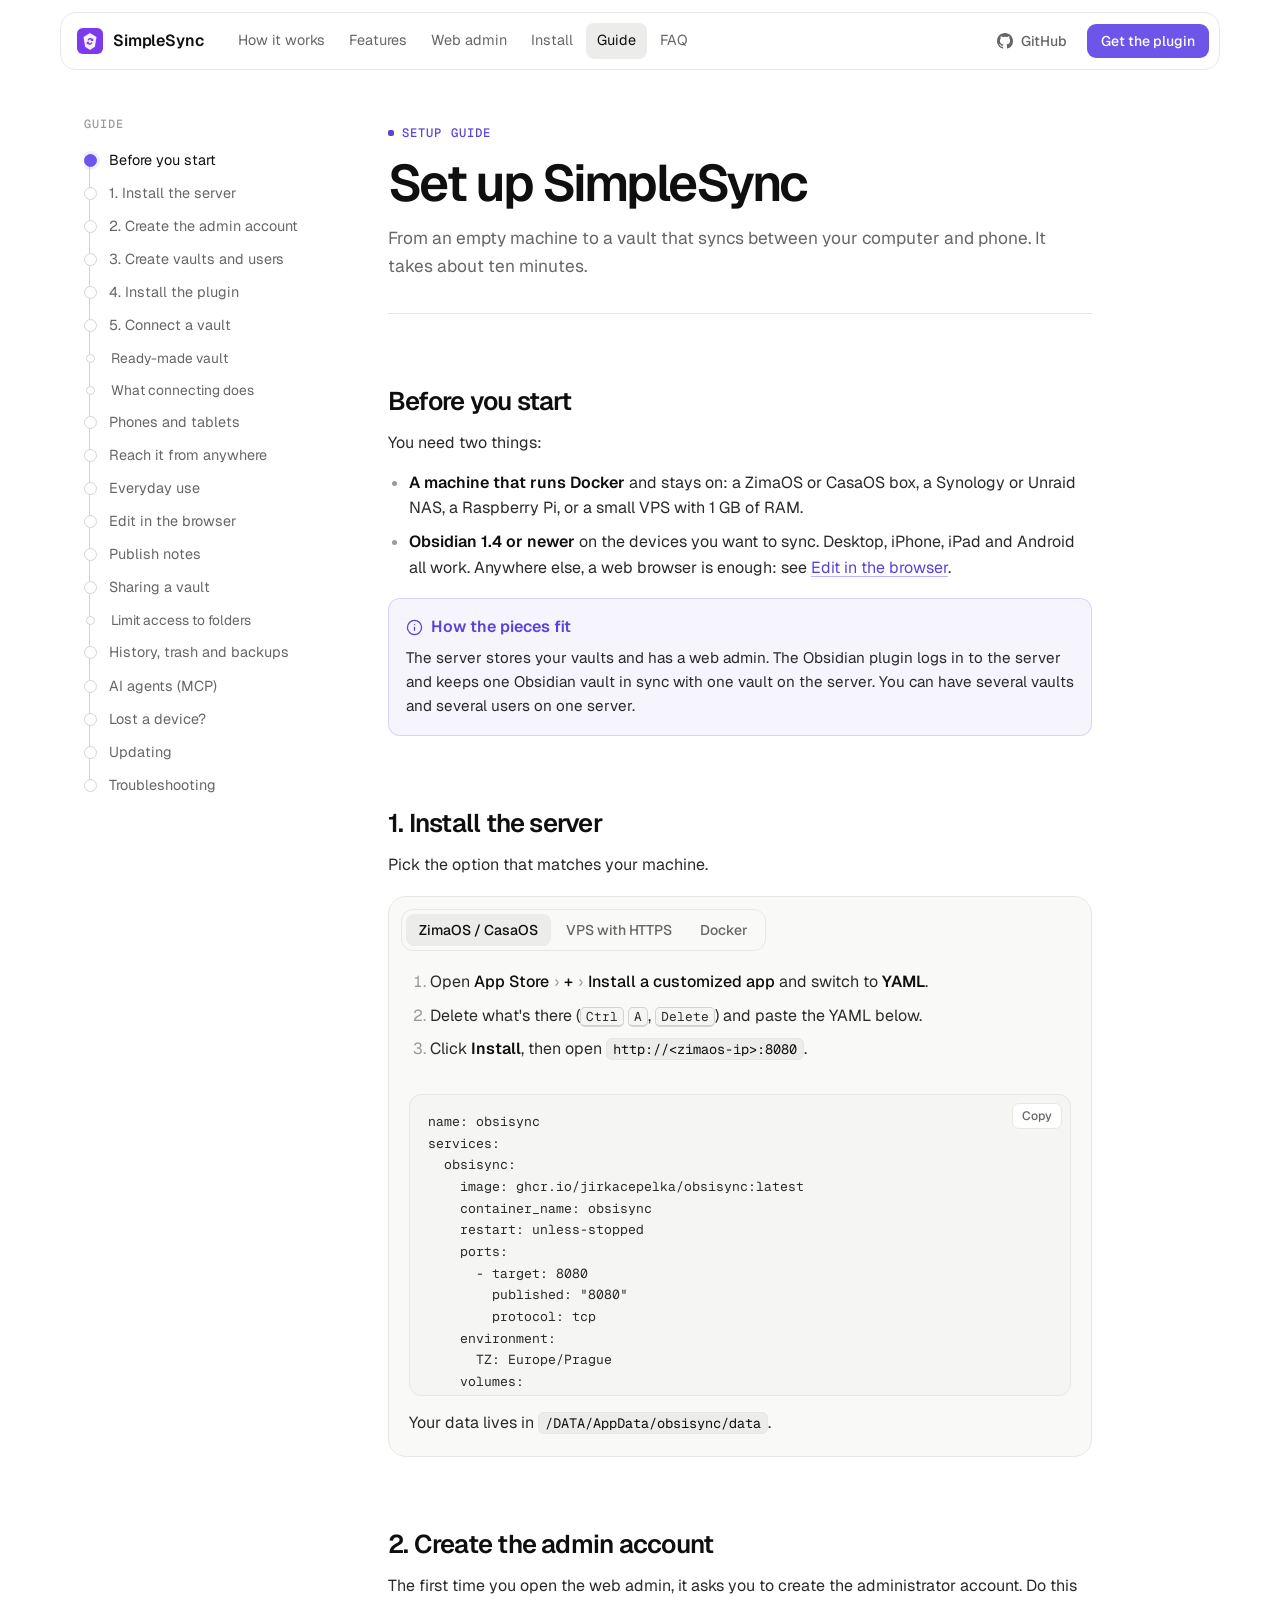
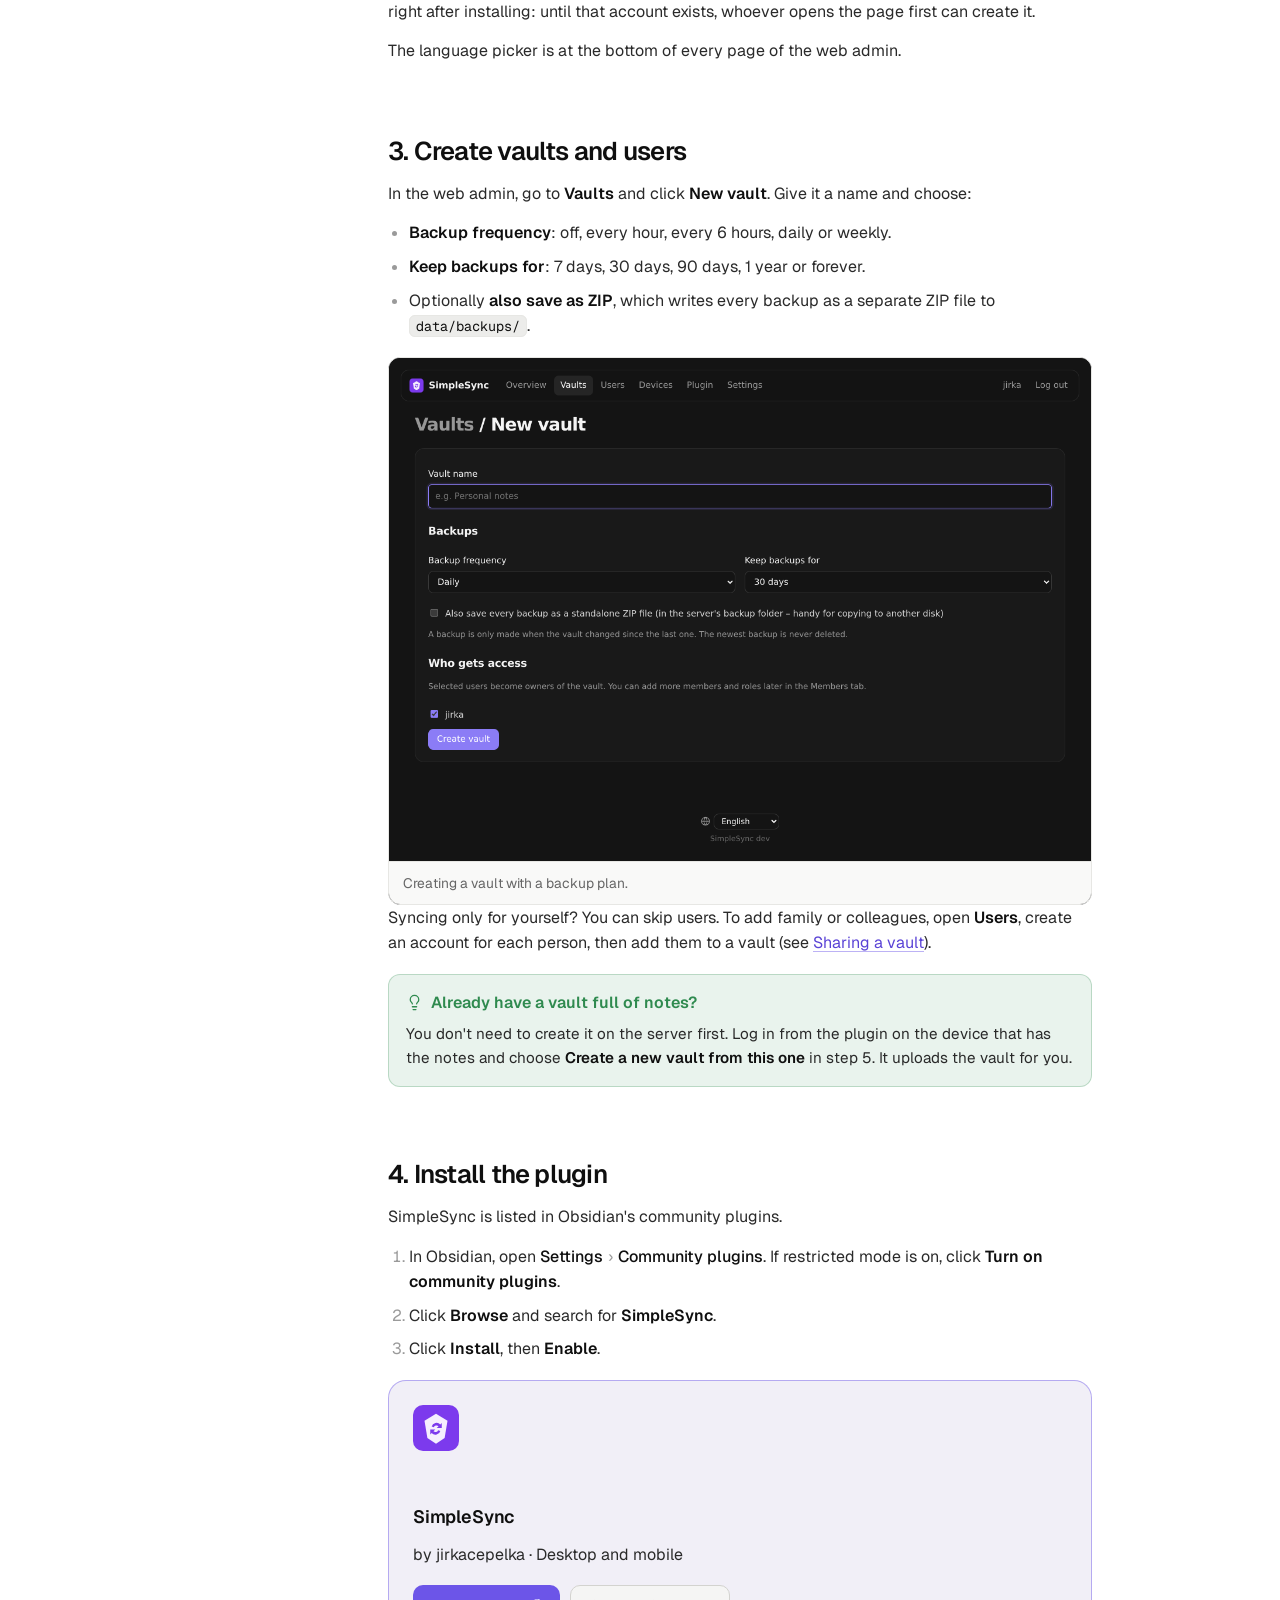
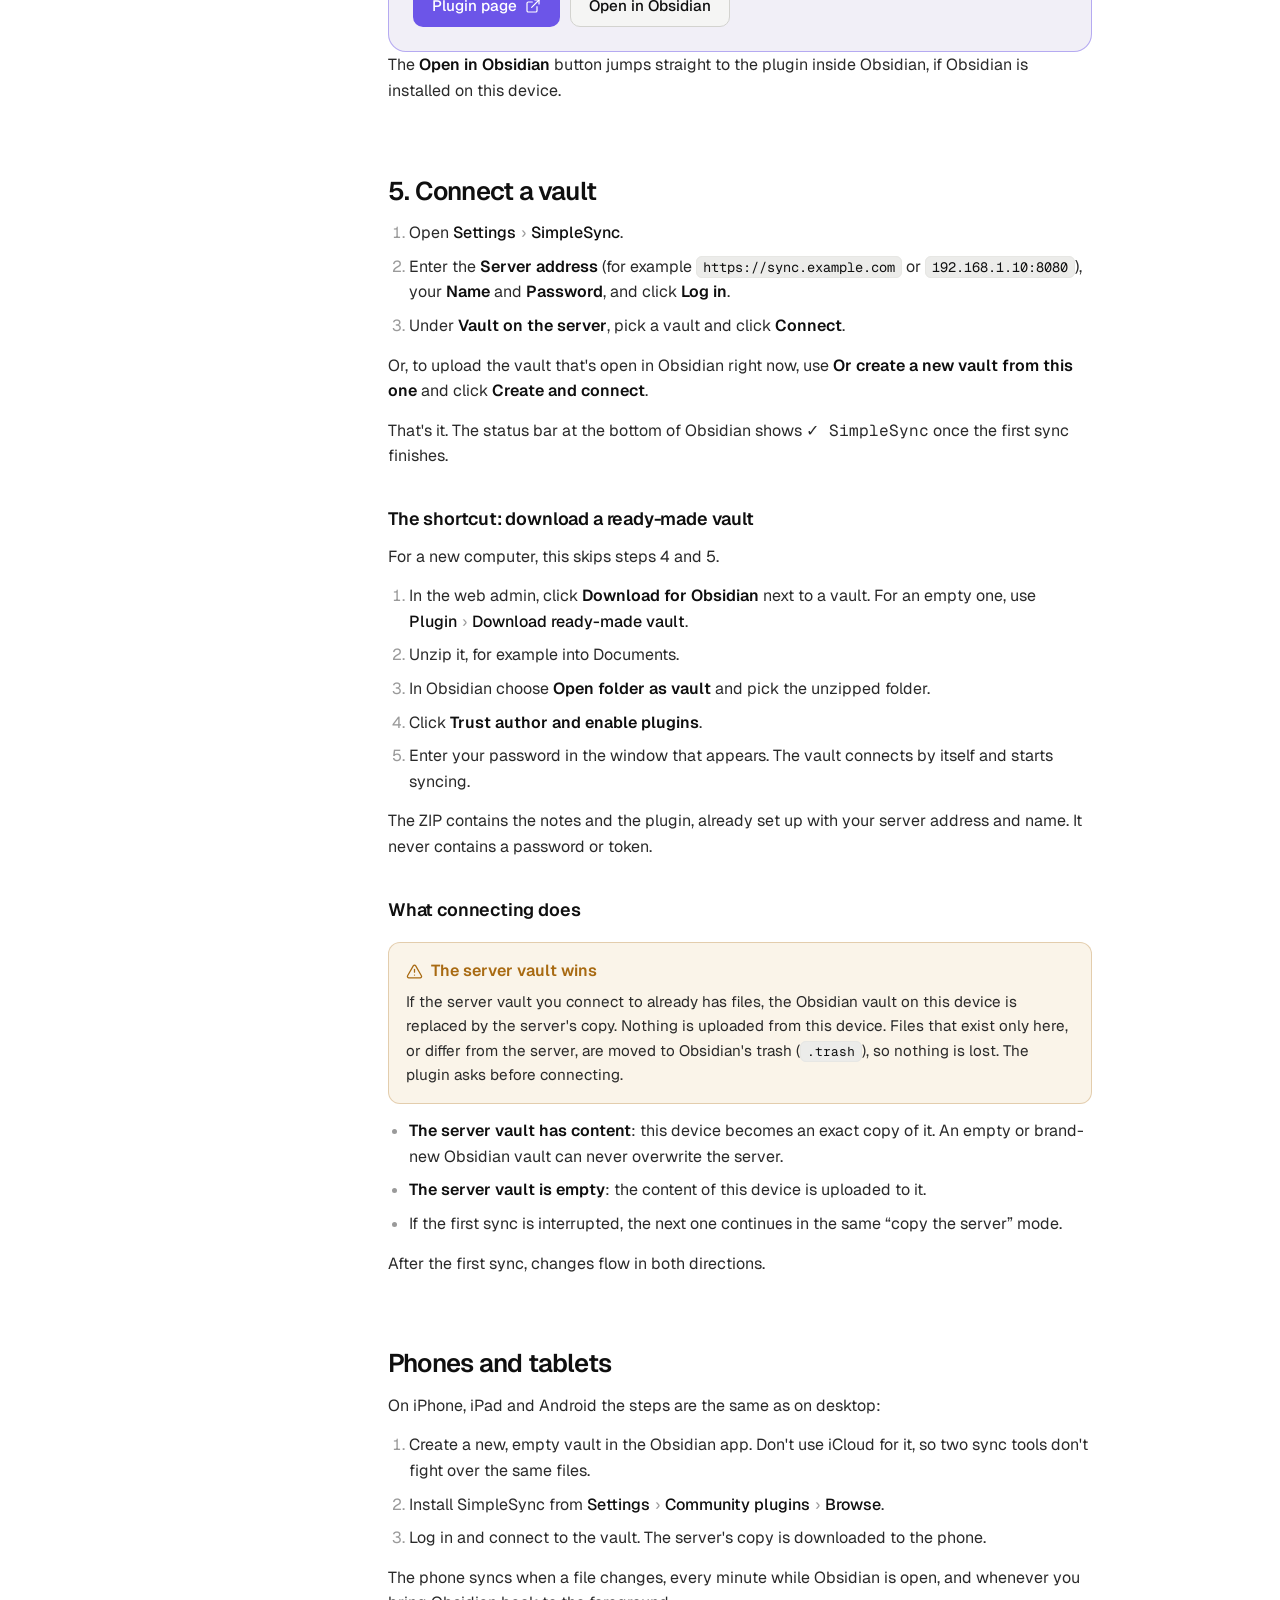
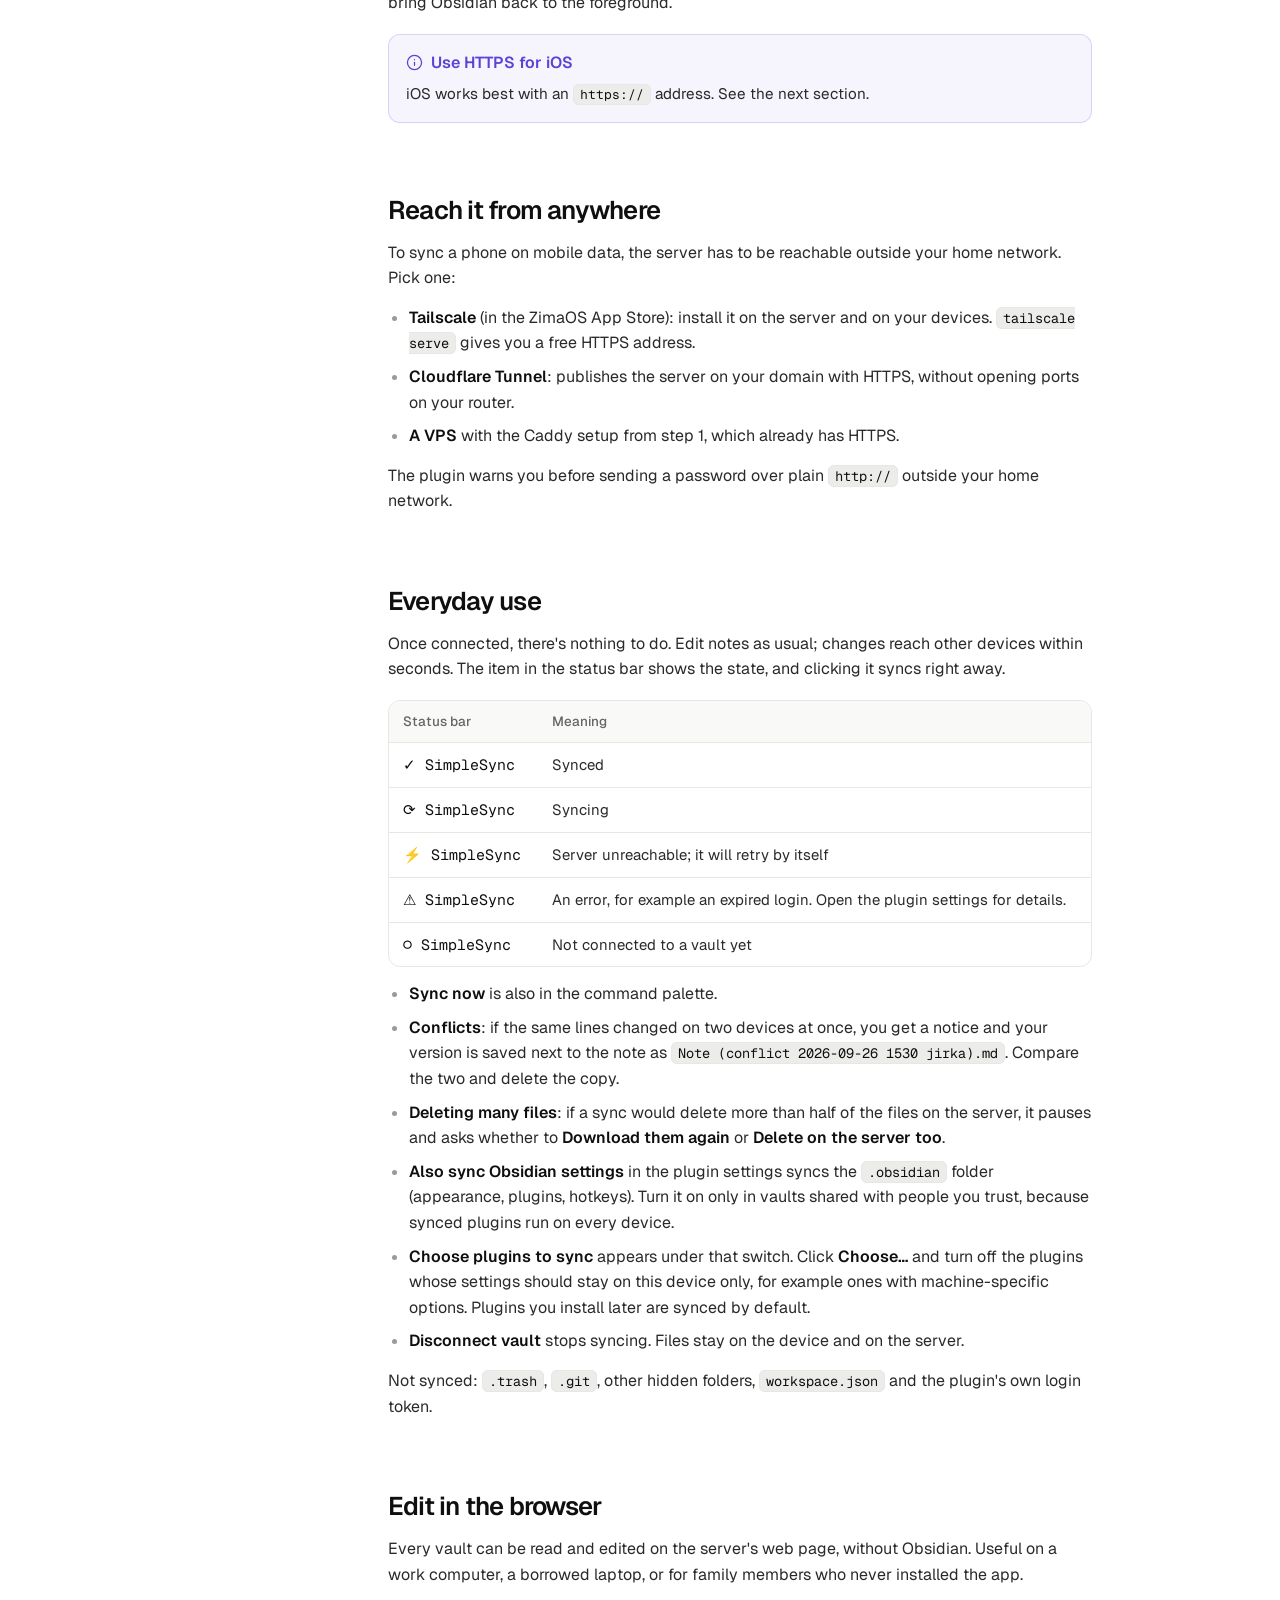
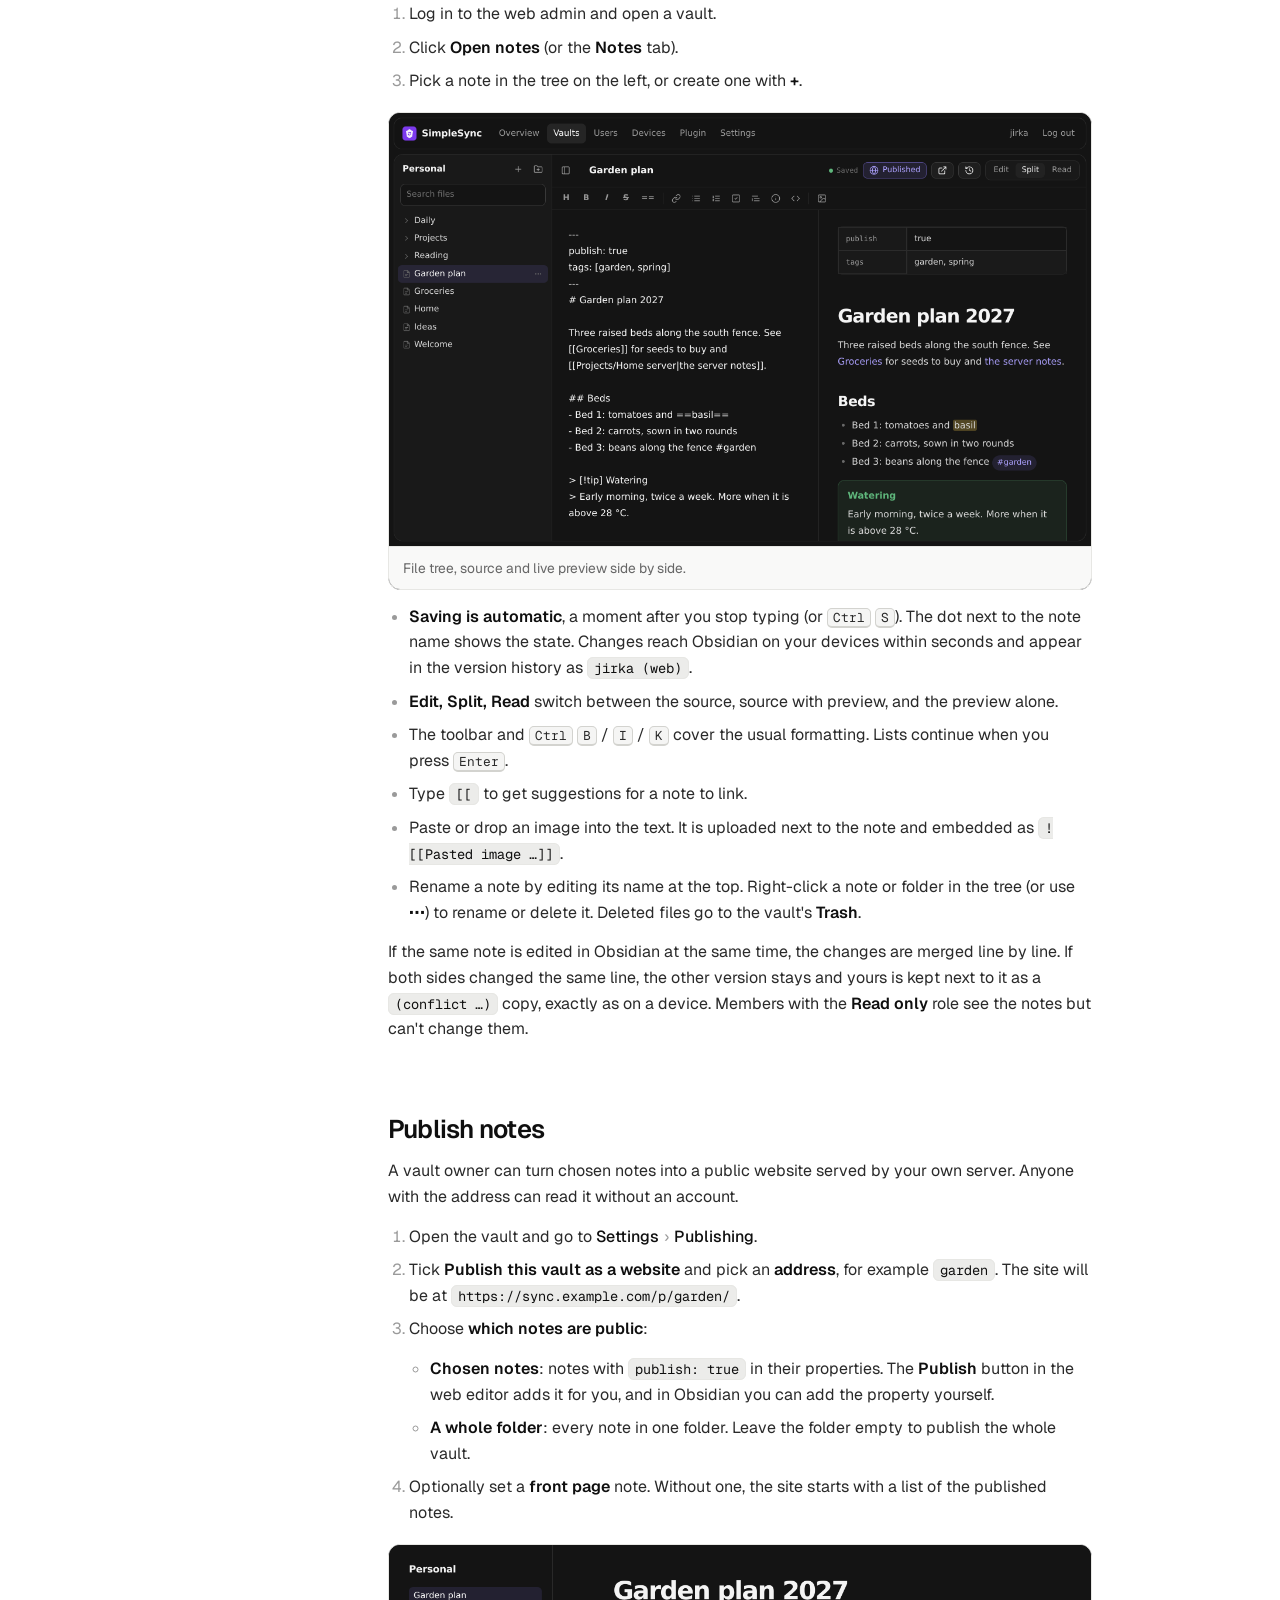
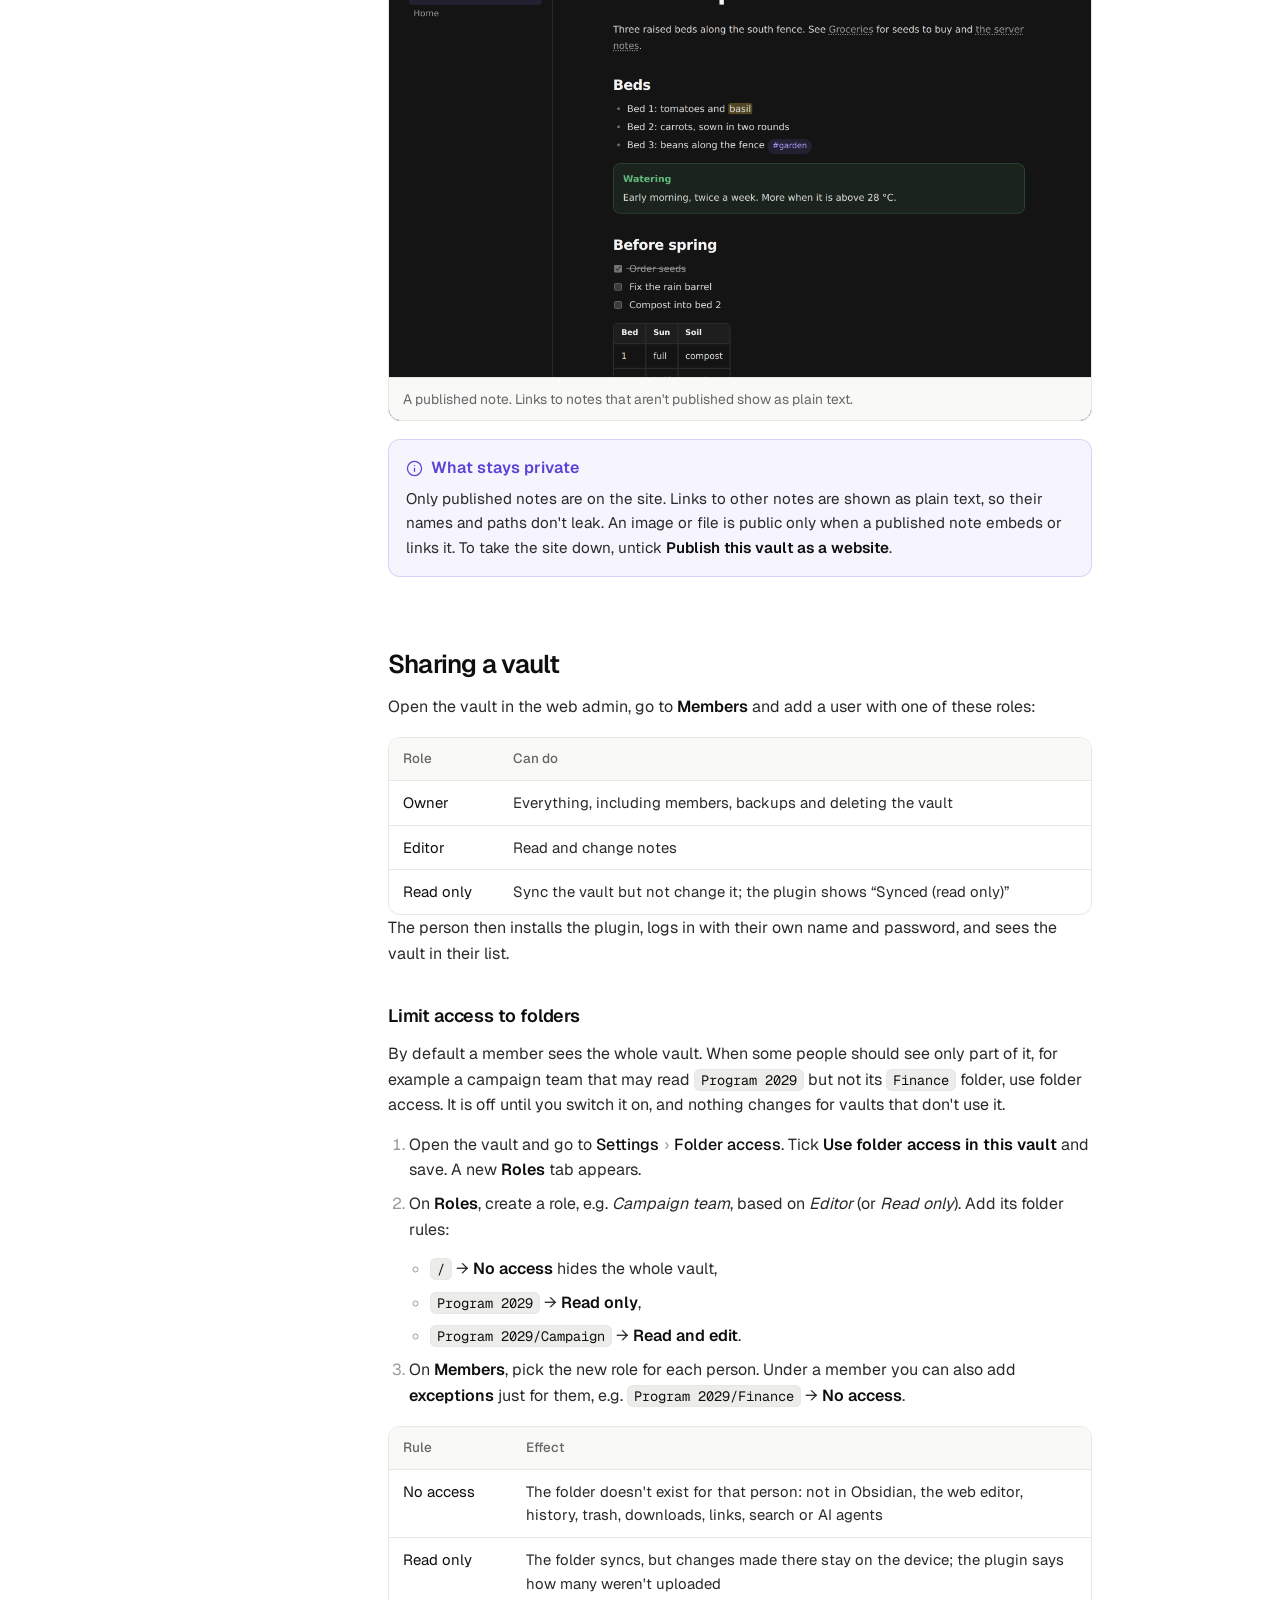
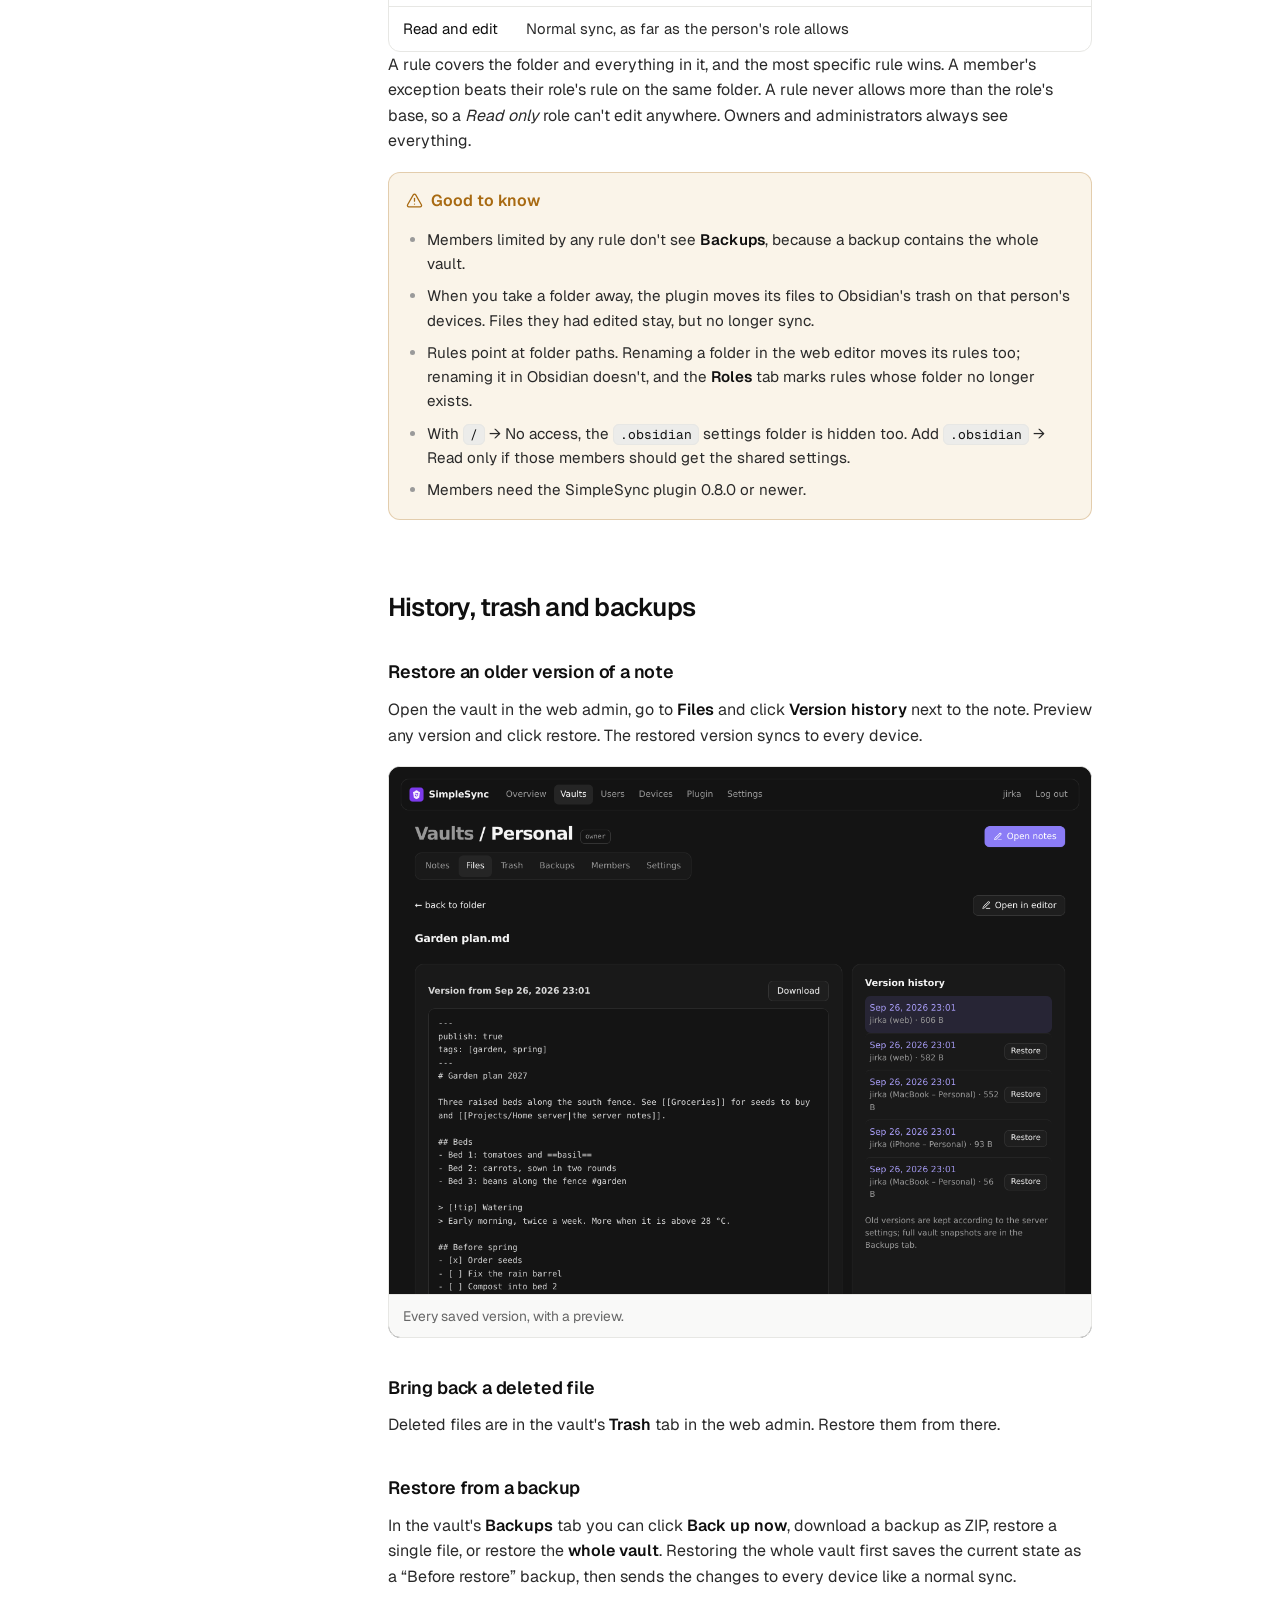
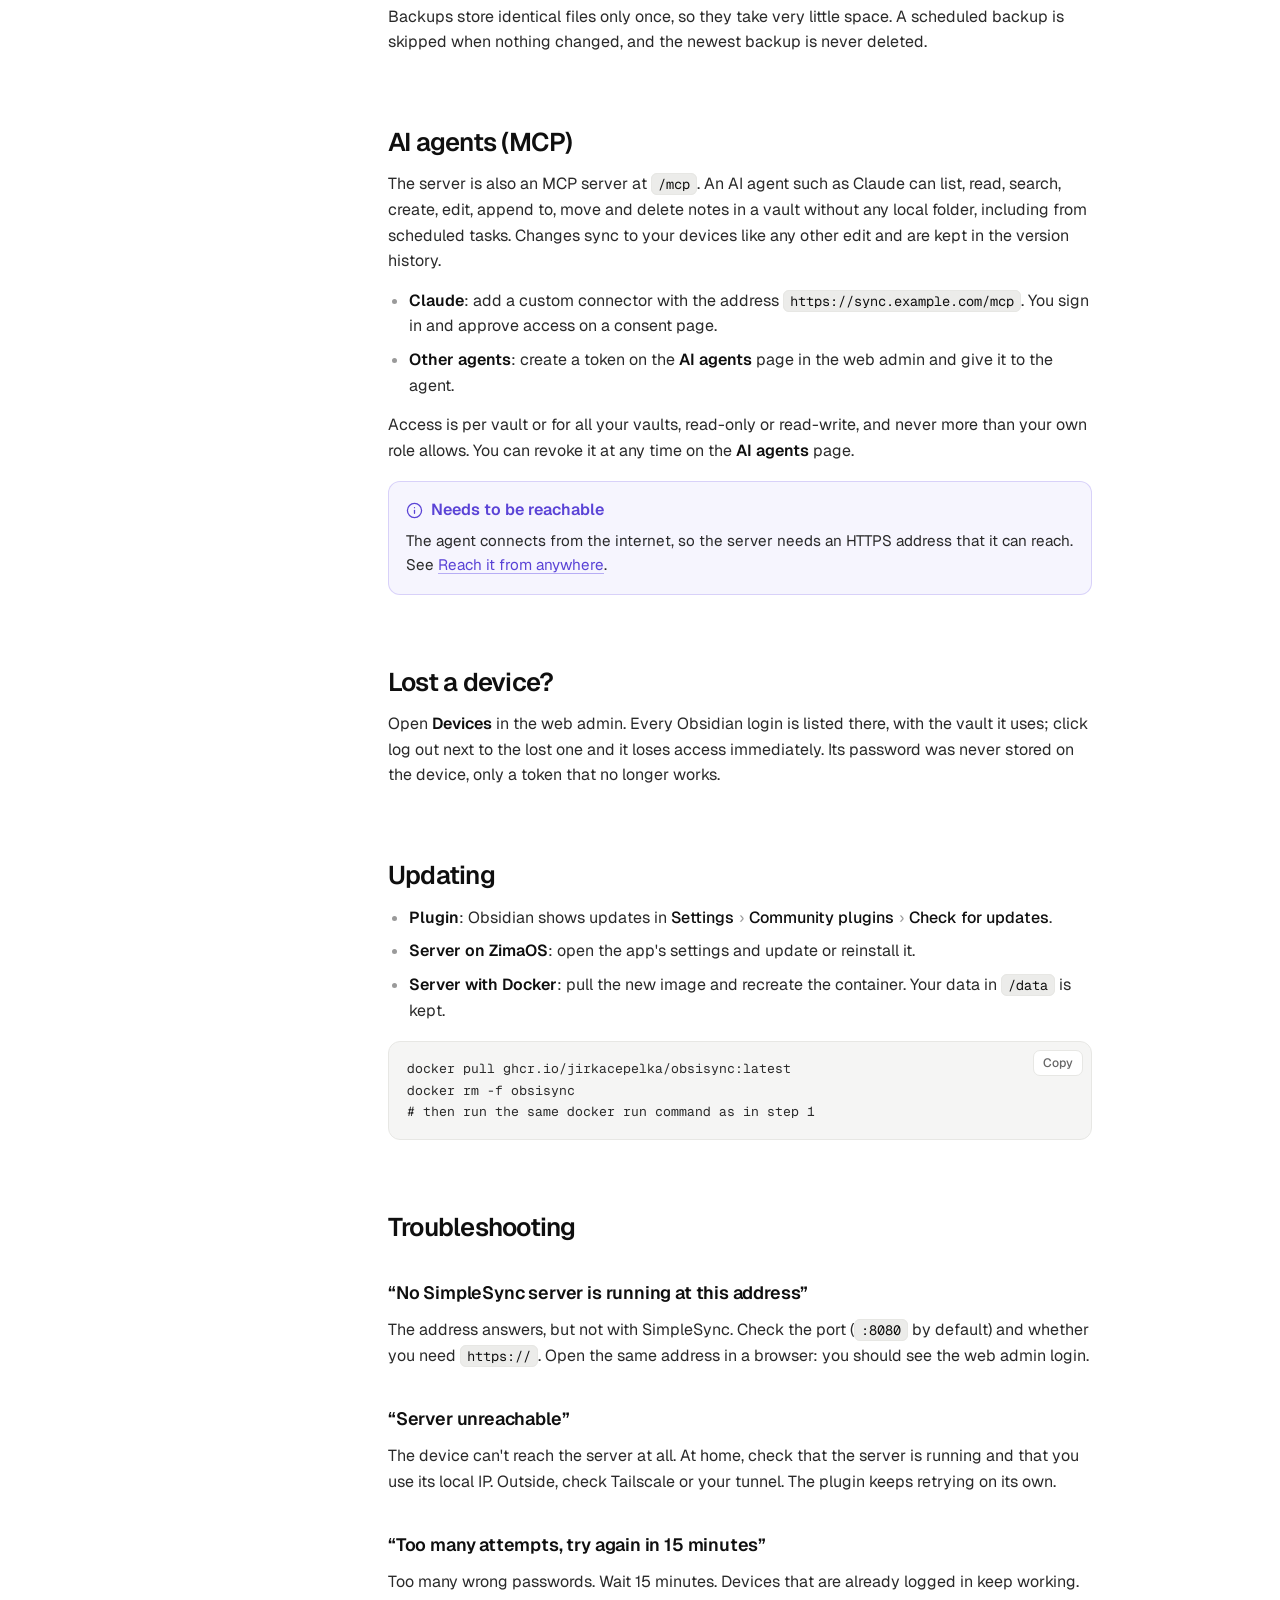
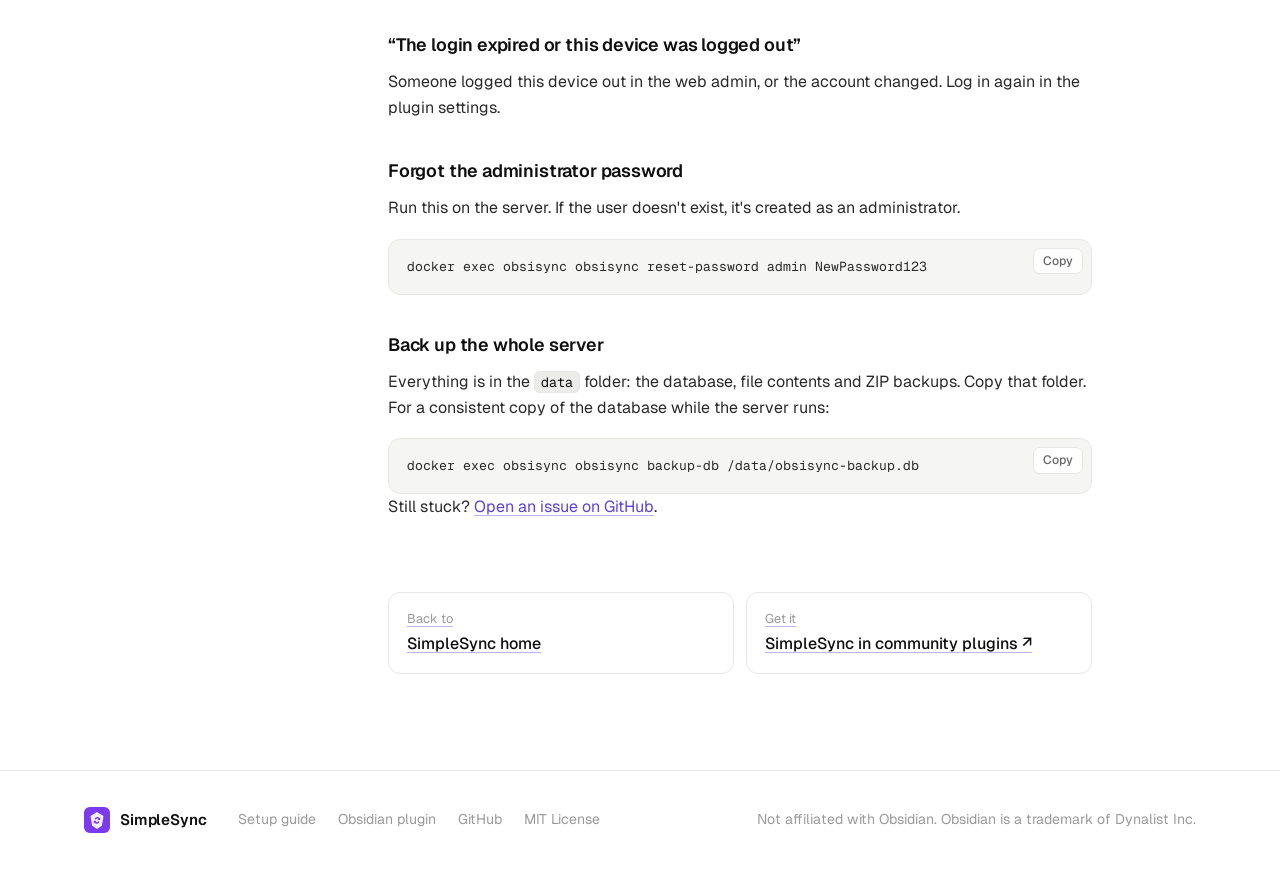
==== commit 487a8fce: "Folder access (SimpleSync 0.8.0) Landing page: the sharing tile and the web editor point mention acc" ====
--- a/guide.html
+++ b/guide.html
@@ -82,6 +82,7 @@
       <li><a href="#web-editor">Edit in the browser</a></li>
       <li><a href="#publishing">Publish notes</a></li>
       <li><a href="#sharing">Sharing a vault</a></li>
+      <li class="sub"><a href="#folder-access">Limit access to folders</a></li>
       <li><a href="#restore">History, trash and backups</a></li>
       <li><a href="#agents">AI agents (MCP)</a></li>
       <li><a href="#devices">Lost a device?</a></li>
@@ -340,6 +341,41 @@
     </div>
     <p>The person then installs the plugin, logs in with their own name and password, and sees the vault in their list.</p>
 
+    <h3 id="folder-access">Limit access to folders</h3>
+    <p>By default a member sees the whole vault. When some people should see only part of it, for example a campaign team that may read <code>Program 2029</code> but not its <code>Finance</code> folder, use folder access. It is off until you switch it on, and nothing changes for vaults that don't use it.</p>
+    <ol>
+      <li>Open the vault and go to <span class="path">Settings<span class="sep">›</span>Folder access</span>. Tick <b>Use folder access in this vault</b> and save. A new <b>Roles</b> tab appears.</li>
+      <li>On <b>Roles</b>, create a role, e.g. <i>Campaign team</i>, based on <i>Editor</i> (or <i>Read only</i>). Add its folder rules:
+        <ul>
+          <li><code>/</code> → <b>No access</b> hides the whole vault,</li>
+          <li><code>Program 2029</code> → <b>Read only</b>,</li>
+          <li><code>Program 2029/Campaign</code> → <b>Read and edit</b>.</li>
+        </ul>
+      </li>
+      <li>On <b>Members</b>, pick the new role for each person. Under a member you can also add <b>exceptions</b> just for them, e.g. <code>Program 2029/Finance</code> → <b>No access</b>.</li>
+    </ol>
+    <div class="table-scroll">
+      <table>
+        <thead><tr><th>Rule</th><th>Effect</th></tr></thead>
+        <tbody>
+          <tr><td>No access</td><td>The folder doesn't exist for that person: not in Obsidian, the web editor, history, trash, downloads, links, search or AI agents</td></tr>
+          <tr><td>Read only</td><td>The folder syncs, but changes made there stay on the device; the plugin says how many weren't uploaded</td></tr>
+          <tr><td>Read and edit</td><td>Normal sync, as far as the person's role allows</td></tr>
+        </tbody>
+      </table>
+    </div>
+    <p>A rule covers the folder and everything in it, and the most specific rule wins. A member's exception beats their role's rule on the same folder. A rule never allows more than the role's base, so a <i>Read only</i> role can't edit anywhere. Owners and administrators always see everything.</p>
+    <div class="callout warning">
+      <div class="callout-title"><svg class="icon"><use href="#i-alert"/></svg>Good to know</div>
+      <ul>
+        <li>Members limited by any rule don't see <b>Backups</b>, because a backup contains the whole vault.</li>
+        <li>When you take a folder away, the plugin moves its files to Obsidian's trash on that person's devices. Files they had edited stay, but no longer sync.</li>
+        <li>Rules point at folder paths. Renaming a folder in the web editor moves its rules too; renaming it in Obsidian doesn't, and the <b>Roles</b> tab marks rules whose folder no longer exists.</li>
+        <li>With <code>/</code> → No access, the <code>.obsidian</code> settings folder is hidden too. Add <code>.obsidian</code> → Read only if those members should get the shared settings.</li>
+        <li>Members need the SimpleSync plugin 0.8.0 or newer.</li>
+      </ul>
+    </div>
+
     <h2 id="restore">History, trash and backups</h2>
     <h3>Restore an older version of a note</h3>
     <p>Open the vault in the web admin, go to <b>Files</b> and click <b>Version history</b> next to the note. Preview any version and click restore. The restored version syncs to every device.</p>
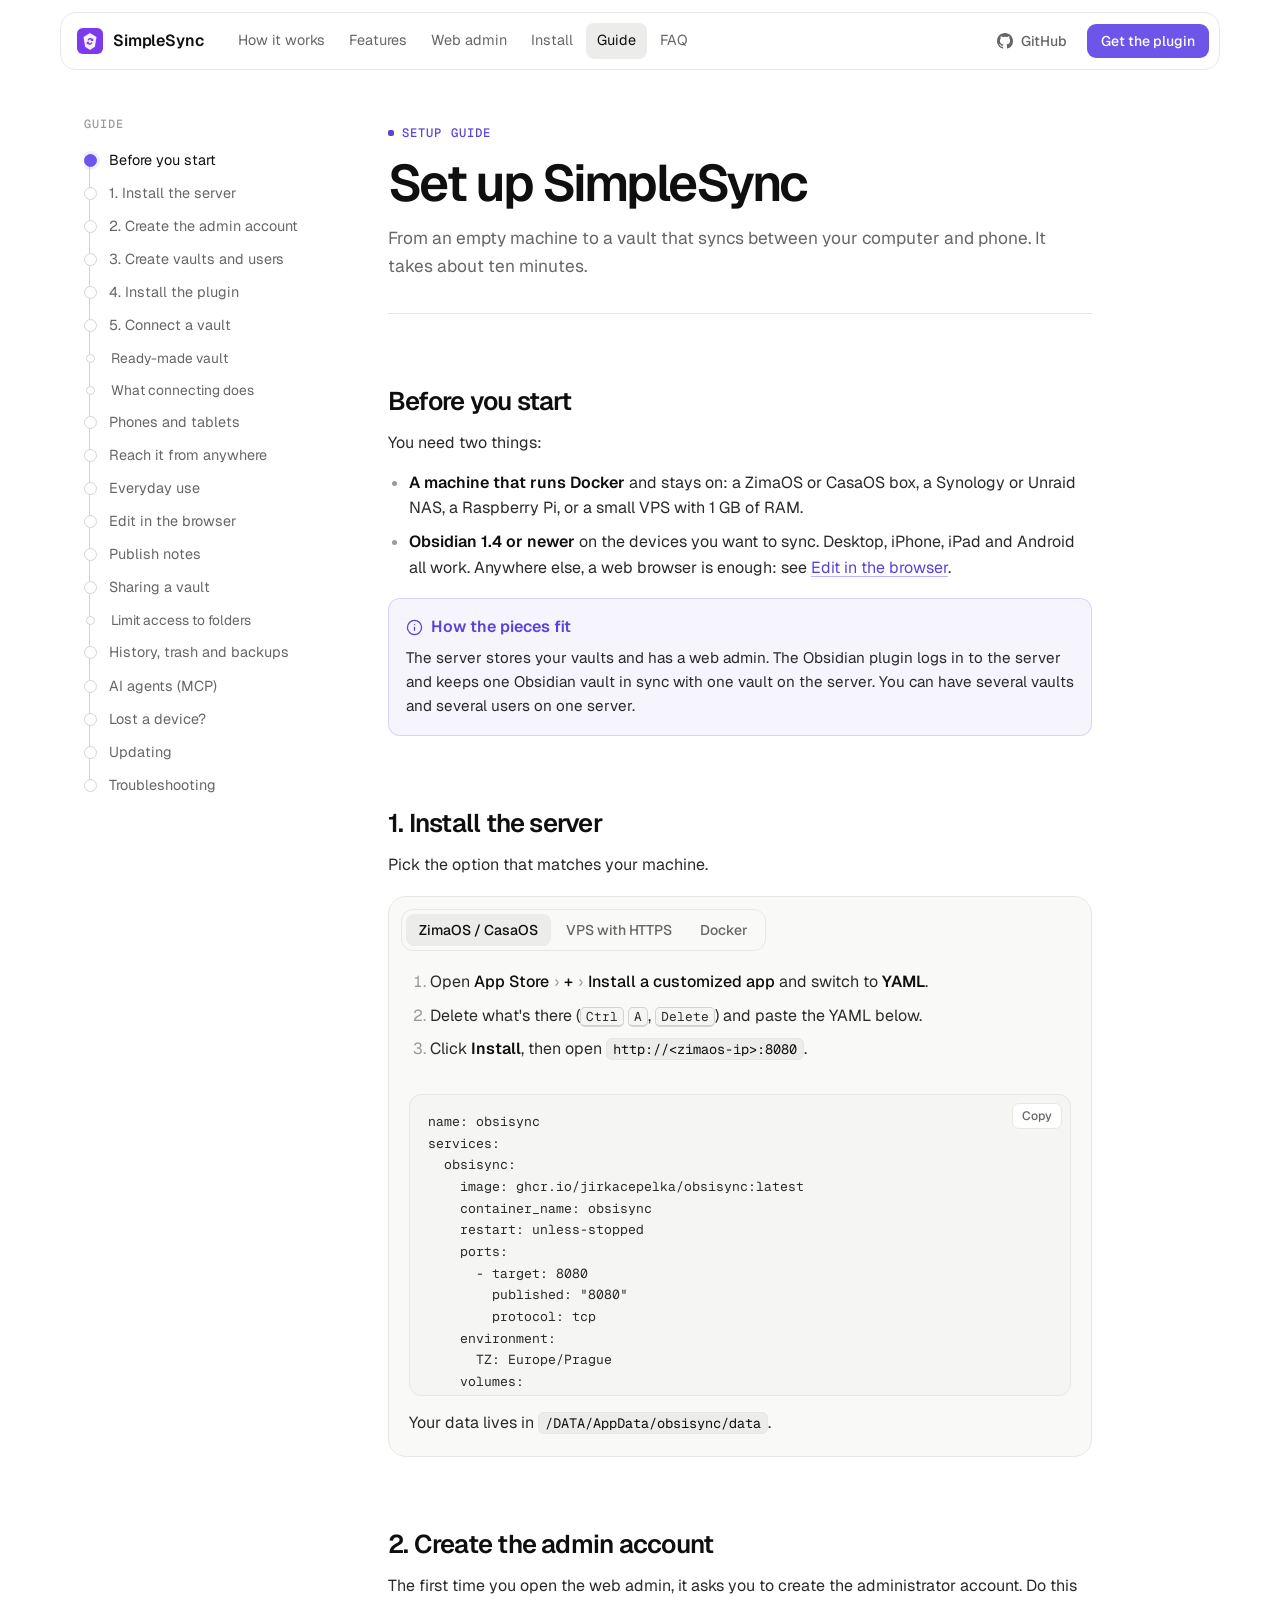
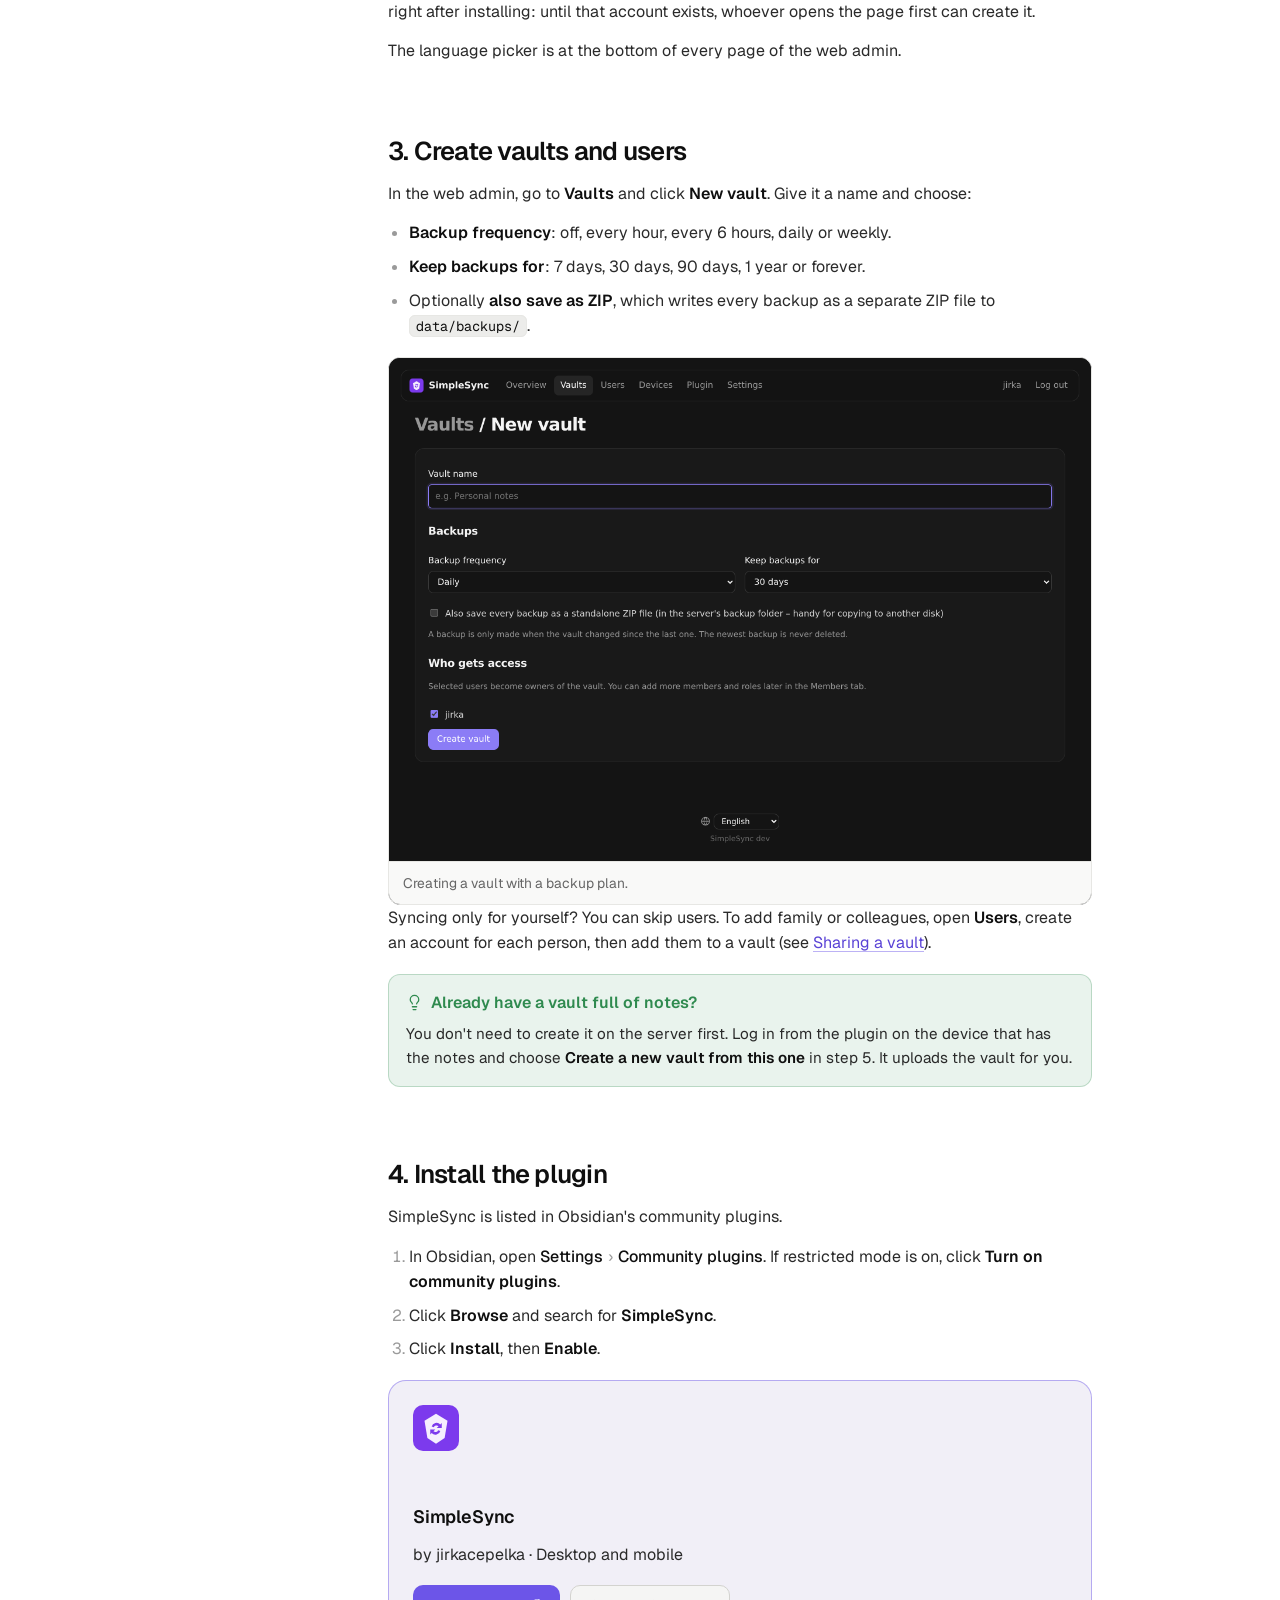
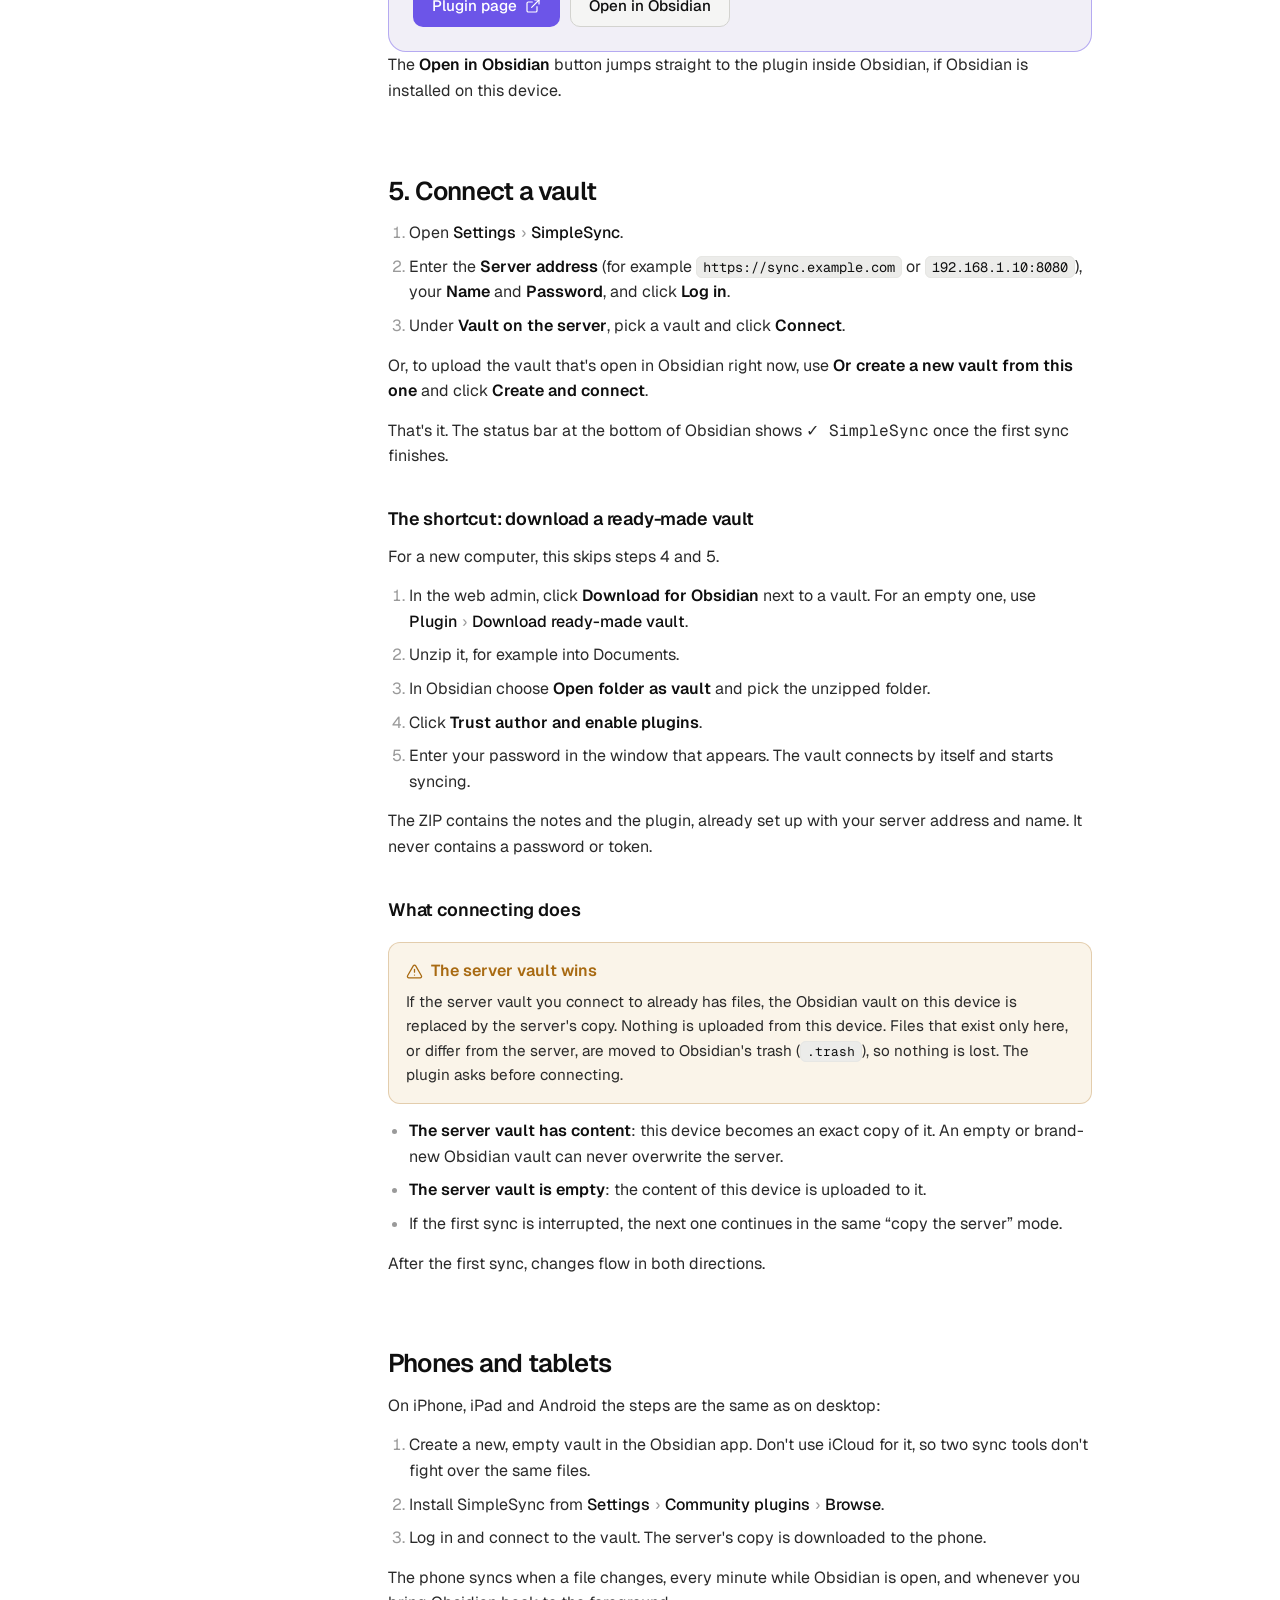
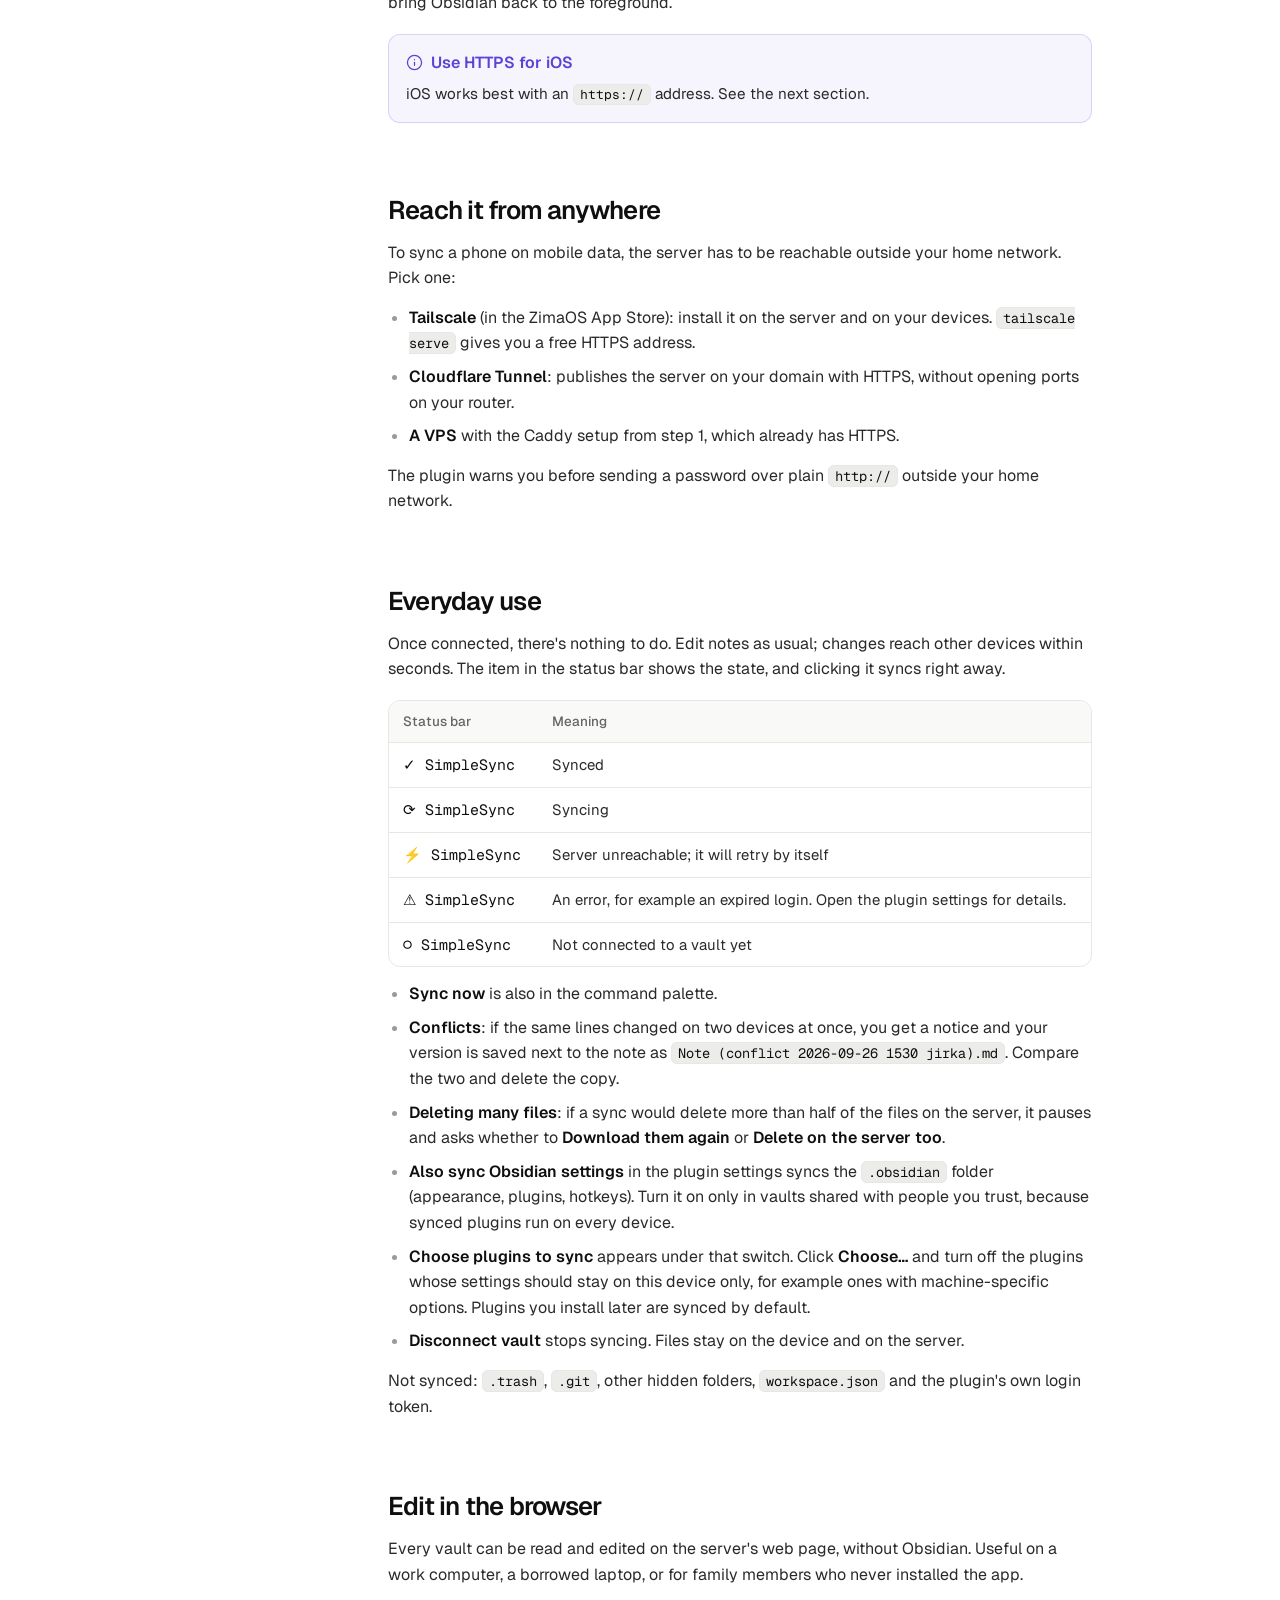
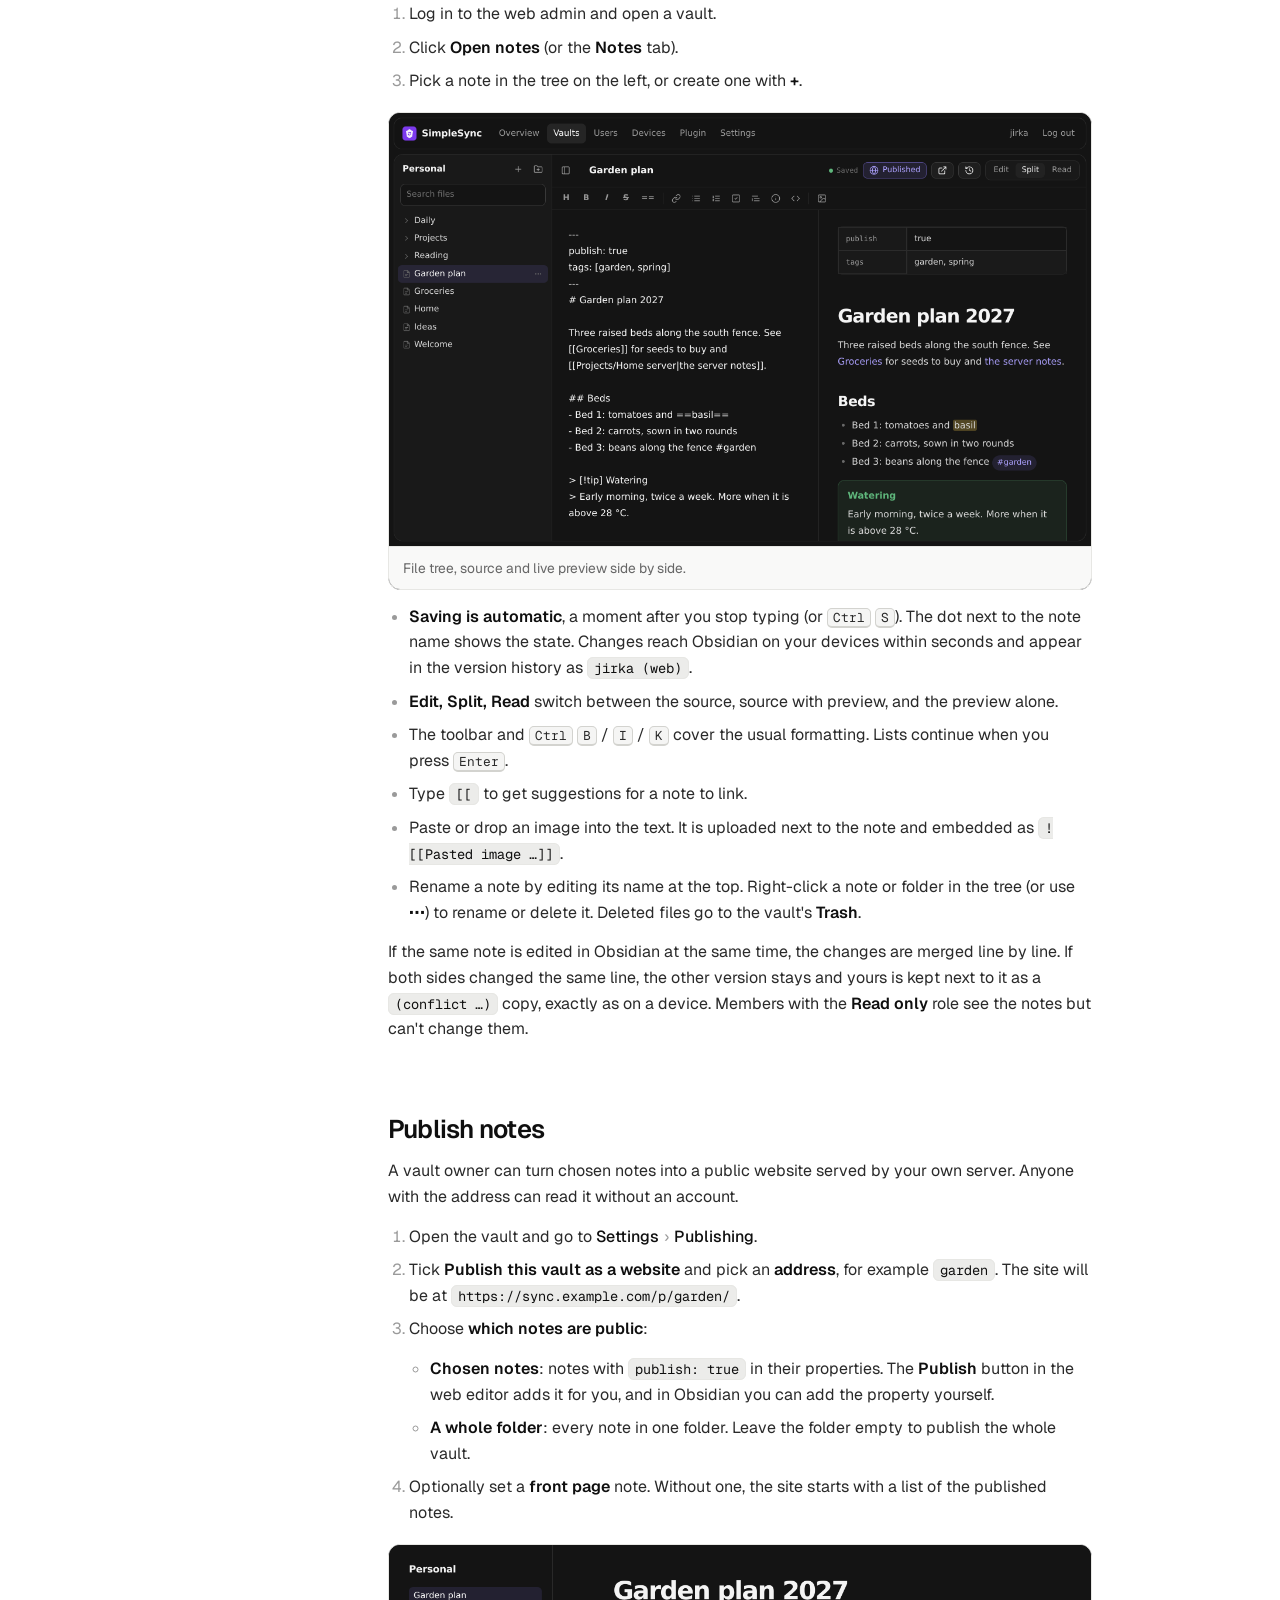
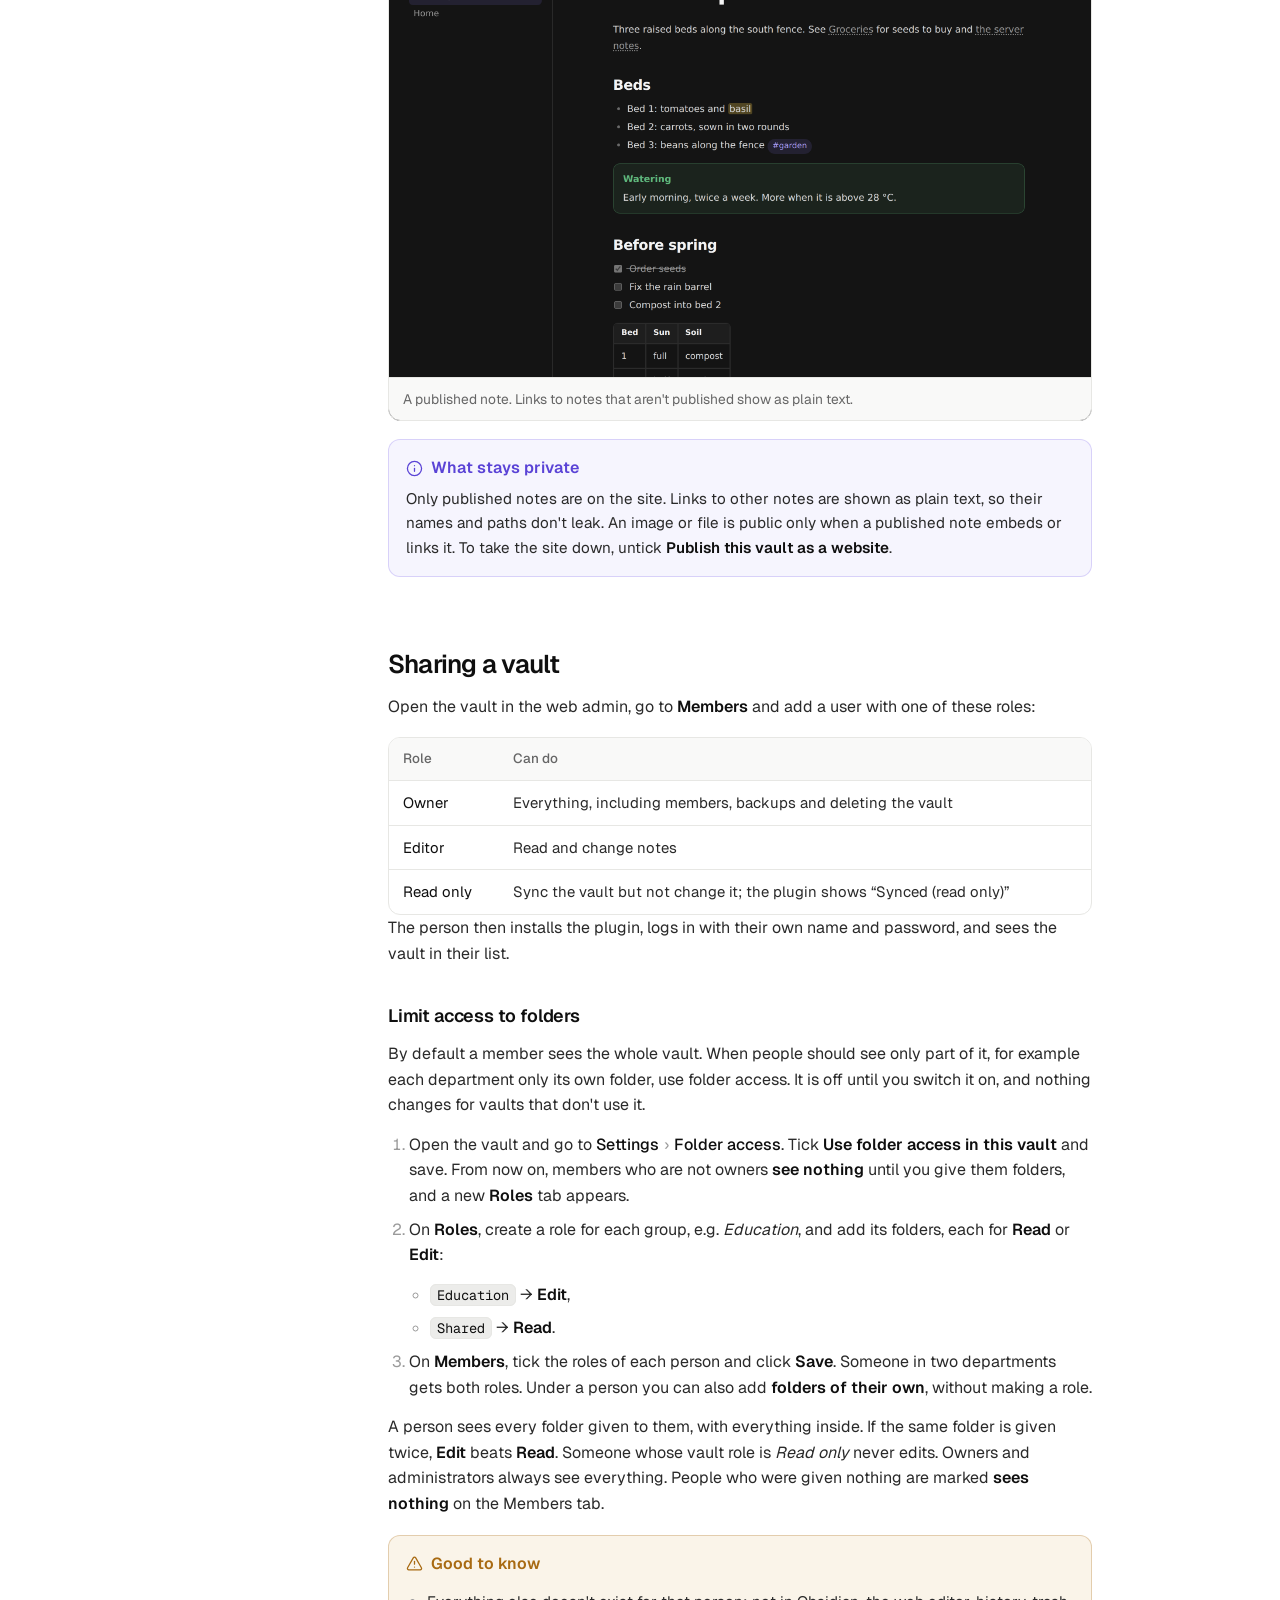
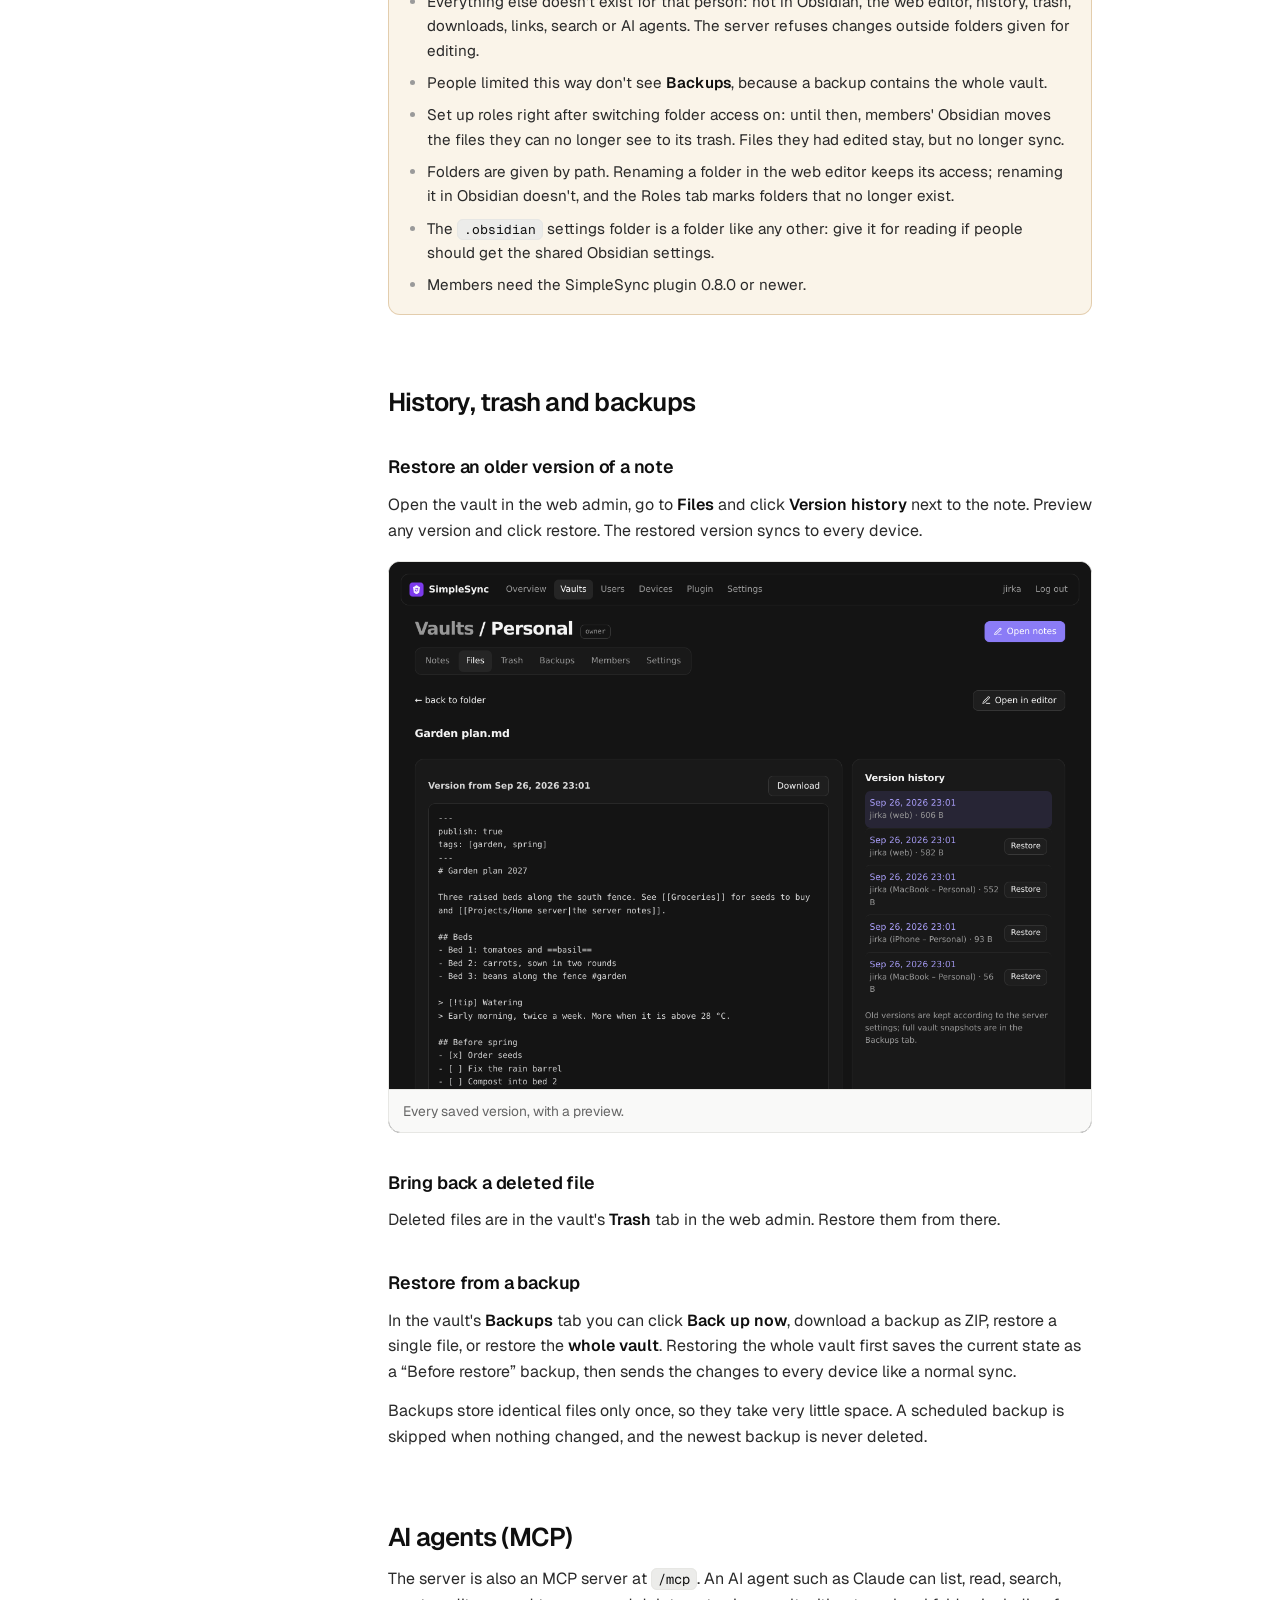
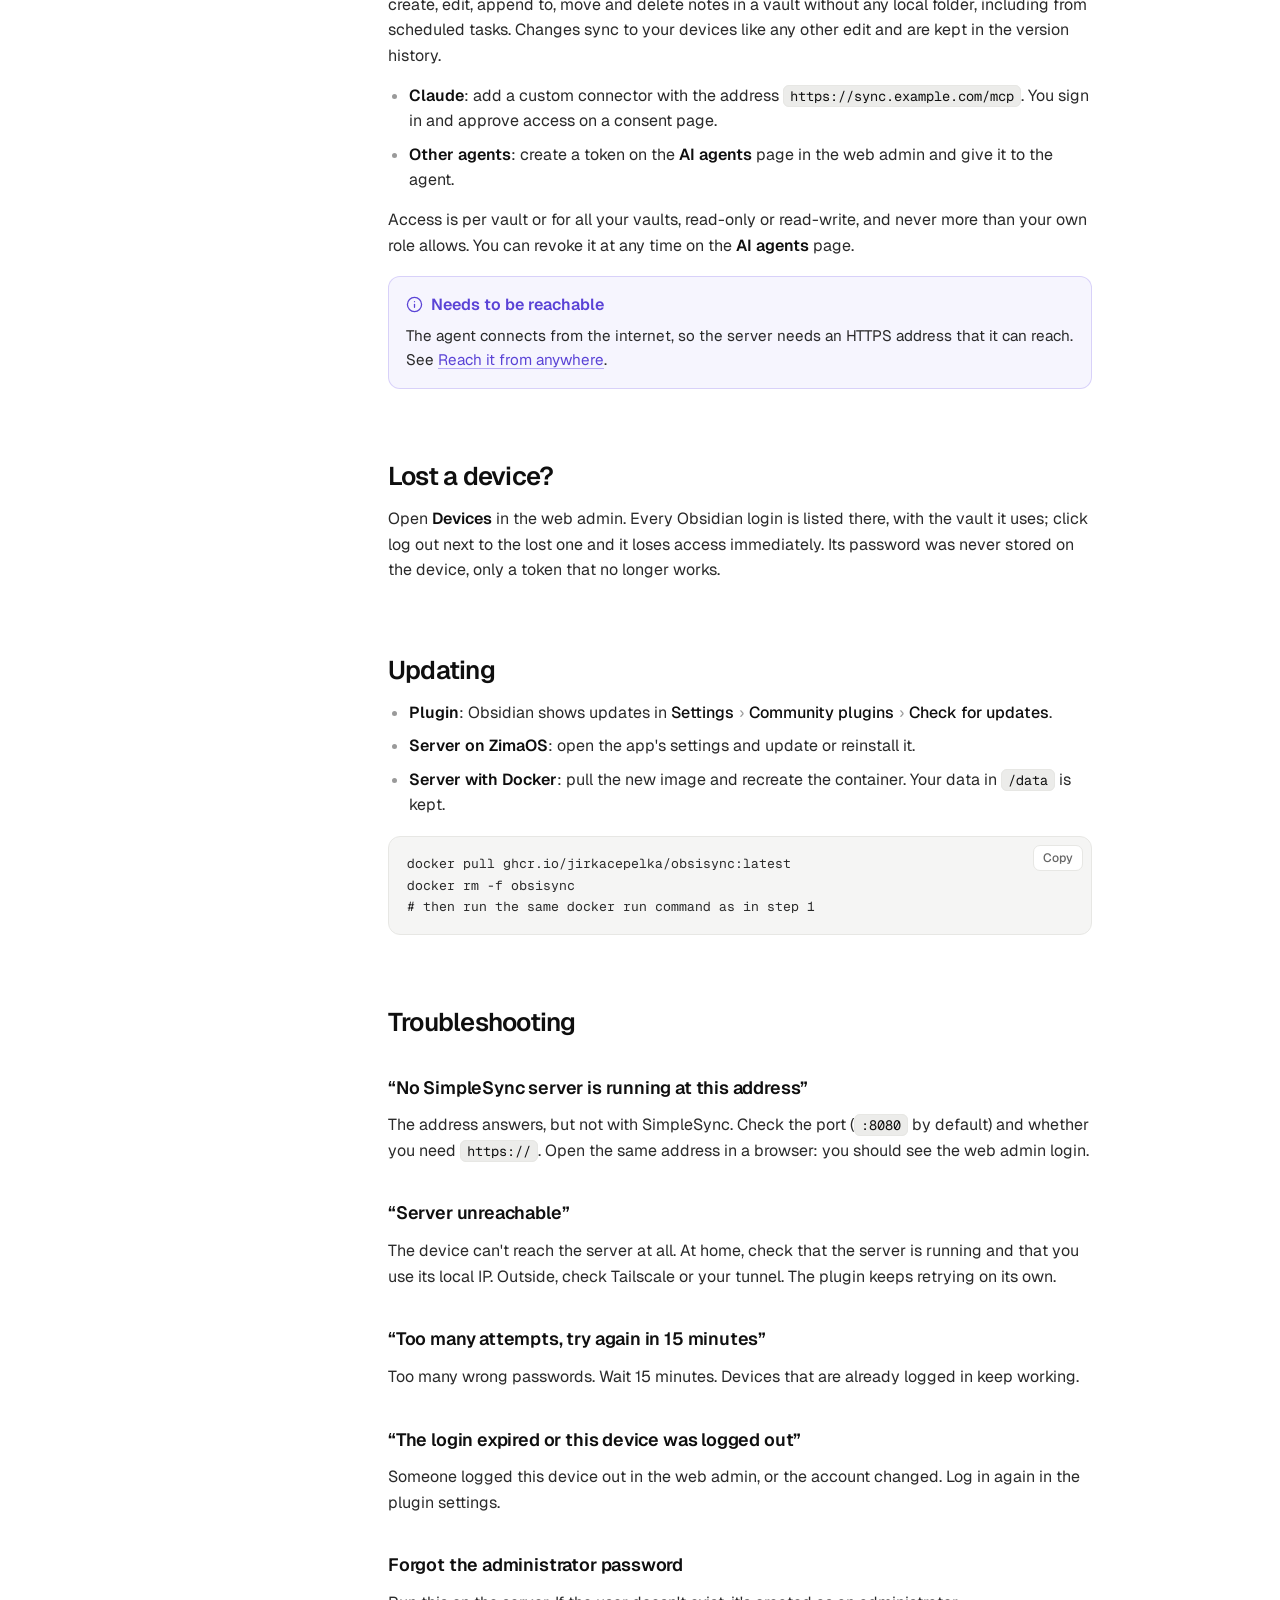
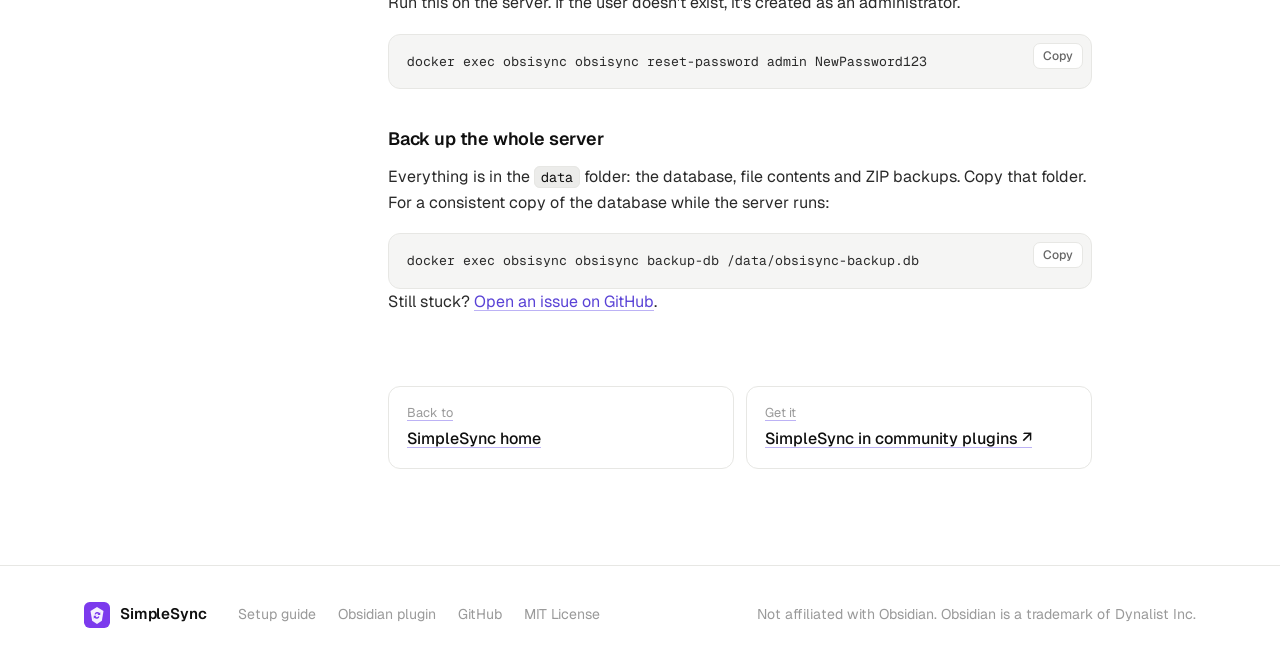
==== commit 0c0395f8: "Guide: simpler folder access (SimpleSync 0.9.0) Roles are now lists of folders for reading or editin" ====
--- a/guide.html
+++ b/guide.html
@@ -342,36 +342,26 @@
     <p>The person then installs the plugin, logs in with their own name and password, and sees the vault in their list.</p>
 
     <h3 id="folder-access">Limit access to folders</h3>
-    <p>By default a member sees the whole vault. When some people should see only part of it, for example a campaign team that may read <code>Program 2029</code> but not its <code>Finance</code> folder, use folder access. It is off until you switch it on, and nothing changes for vaults that don't use it.</p>
-    <ol>
-      <li>Open the vault and go to <span class="path">Settings<span class="sep">›</span>Folder access</span>. Tick <b>Use folder access in this vault</b> and save. A new <b>Roles</b> tab appears.</li>
-      <li>On <b>Roles</b>, create a role, e.g. <i>Campaign team</i>, based on <i>Editor</i> (or <i>Read only</i>). Add its folder rules:
+    <p>By default a member sees the whole vault. When people should see only part of it, for example each department only its own folder, use folder access. It is off until you switch it on, and nothing changes for vaults that don't use it.</p>
+    <ol>
+      <li>Open the vault and go to <span class="path">Settings<span class="sep">›</span>Folder access</span>. Tick <b>Use folder access in this vault</b> and save. From now on, members who are not owners <b>see nothing</b> until you give them folders, and a new <b>Roles</b> tab appears.</li>
+      <li>On <b>Roles</b>, create a role for each group, e.g. <i>Education</i>, and add its folders, each for <b>Read</b> or <b>Edit</b>:
         <ul>
-          <li><code>/</code> → <b>No access</b> hides the whole vault,</li>
-          <li><code>Program 2029</code> → <b>Read only</b>,</li>
-          <li><code>Program 2029/Campaign</code> → <b>Read and edit</b>.</li>
+          <li><code>Education</code> → <b>Edit</b>,</li>
+          <li><code>Shared</code> → <b>Read</b>.</li>
         </ul>
       </li>
-      <li>On <b>Members</b>, pick the new role for each person. Under a member you can also add <b>exceptions</b> just for them, e.g. <code>Program 2029/Finance</code> → <b>No access</b>.</li>
-    </ol>
-    <div class="table-scroll">
-      <table>
-        <thead><tr><th>Rule</th><th>Effect</th></tr></thead>
-        <tbody>
-          <tr><td>No access</td><td>The folder doesn't exist for that person: not in Obsidian, the web editor, history, trash, downloads, links, search or AI agents</td></tr>
-          <tr><td>Read only</td><td>The folder syncs, but changes made there stay on the device; the plugin says how many weren't uploaded</td></tr>
-          <tr><td>Read and edit</td><td>Normal sync, as far as the person's role allows</td></tr>
-        </tbody>
-      </table>
-    </div>
-    <p>A rule covers the folder and everything in it, and the most specific rule wins. A member's exception beats their role's rule on the same folder. A rule never allows more than the role's base, so a <i>Read only</i> role can't edit anywhere. Owners and administrators always see everything.</p>
+      <li>On <b>Members</b>, tick the roles of each person and click <b>Save</b>. Someone in two departments gets both roles. Under a person you can also add <b>folders of their own</b>, without making a role.</li>
+    </ol>
+    <p>A person sees every folder given to them, with everything inside. If the same folder is given twice, <b>Edit</b> beats <b>Read</b>. Someone whose vault role is <i>Read only</i> never edits. Owners and administrators always see everything. People who were given nothing are marked <b>sees nothing</b> on the Members tab.</p>
     <div class="callout warning">
       <div class="callout-title"><svg class="icon"><use href="#i-alert"/></svg>Good to know</div>
       <ul>
-        <li>Members limited by any rule don't see <b>Backups</b>, because a backup contains the whole vault.</li>
-        <li>When you take a folder away, the plugin moves its files to Obsidian's trash on that person's devices. Files they had edited stay, but no longer sync.</li>
-        <li>Rules point at folder paths. Renaming a folder in the web editor moves its rules too; renaming it in Obsidian doesn't, and the <b>Roles</b> tab marks rules whose folder no longer exists.</li>
-        <li>With <code>/</code> → No access, the <code>.obsidian</code> settings folder is hidden too. Add <code>.obsidian</code> → Read only if those members should get the shared settings.</li>
+        <li>Everything else doesn't exist for that person: not in Obsidian, the web editor, history, trash, downloads, links, search or AI agents. The server refuses changes outside folders given for editing.</li>
+        <li>People limited this way don't see <b>Backups</b>, because a backup contains the whole vault.</li>
+        <li>Set up roles right after switching folder access on: until then, members' Obsidian moves the files they can no longer see to its trash. Files they had edited stay, but no longer sync.</li>
+        <li>Folders are given by path. Renaming a folder in the web editor keeps its access; renaming it in Obsidian doesn't, and the Roles tab marks folders that no longer exist.</li>
+        <li>The <code>.obsidian</code> settings folder is a folder like any other: give it for reading if people should get the shared Obsidian settings.</li>
         <li>Members need the SimpleSync plugin 0.8.0 or newer.</li>
       </ul>
     </div>
